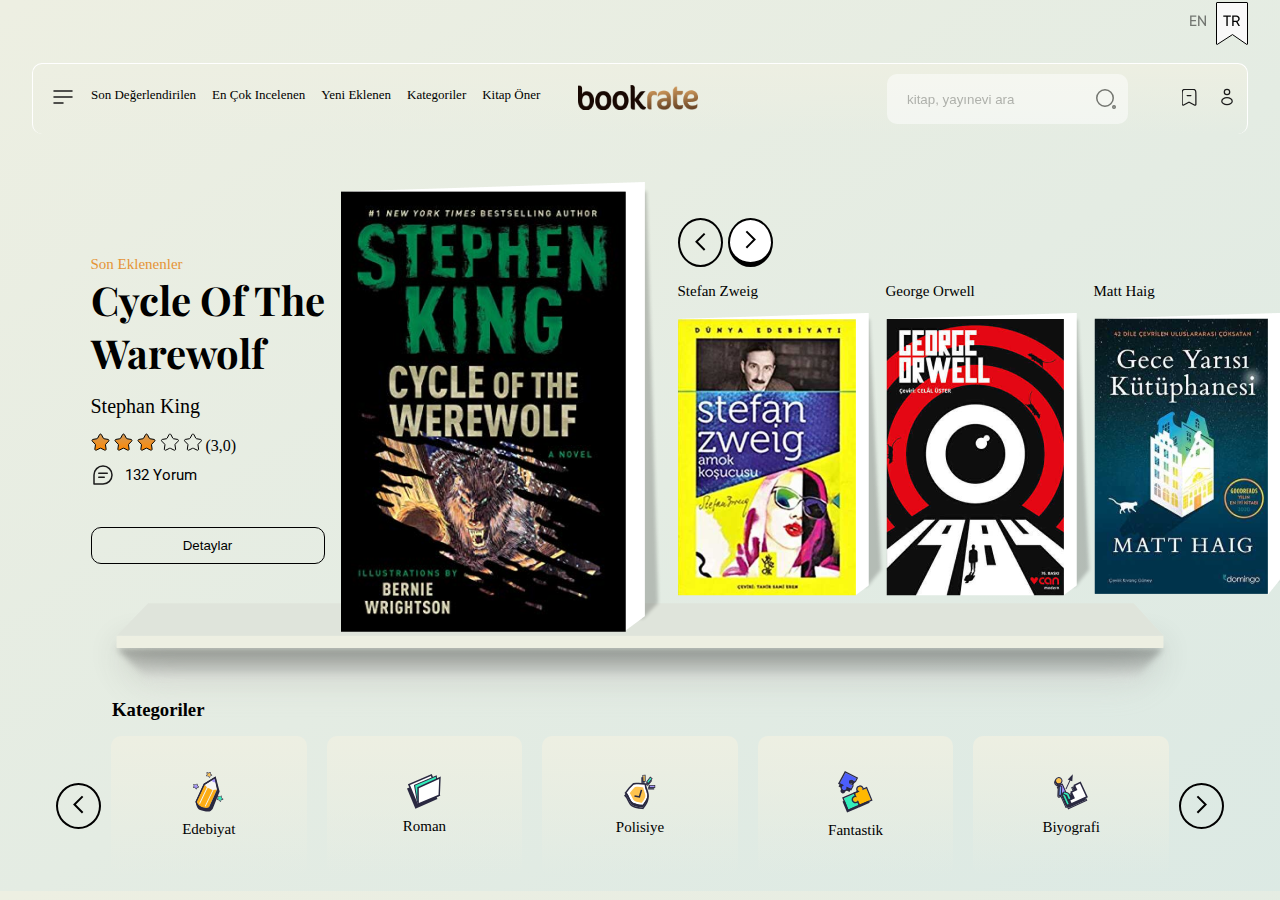
==== index.html @ d378839a "feat: Logo add to anchor link" ====
<!DOCTYPE html>
<html lang="en">
  <head>
    <meta charset="UTF-8" />
    <meta http-equiv="X-UA-Compatible" content="IE=edge" />
    <meta name="viewport" content="width=device-width, initial-scale=1.0" />
    <link rel="stylesheet" href="/css/style.css" />
    <link rel="shortcut icon" href="./İmages/Logo.png" type="image/x-icon" />
    <title>Bookrate</title>
  </head>
  <body>
    <!-- Language -->

    <div class="container">
      <div class="Language">
        <svg
          width="59"
          height="43"
          viewBox="0 0 59 43"
          fill="none"
          xmlns="http://www.w3.org/2000/svg"
        >
          <path
            d="M28 0.5C27.7239 0.5 27.5 0.723858 27.5 1V42C27.5 42.1831 27.6001 42.3516 27.7609 42.4391C27.9217 42.5267 28.1175 42.5193 28.2713 42.42L43.4907 32.5896L57.7159 42.4115C57.8689 42.5171 58.0678 42.5291 58.2323 42.4427C58.3969 42.3564 58.5 42.1859 58.5 42V1C58.5 0.723858 58.2761 0.5 58 0.5H28Z"
            fill="#F9F9F9"
            stroke="black"
            stroke-linejoin="round"
          />
          <path
            d="M34.27 13.5H41.845V14.82H38.74V24H37.36V14.82H34.27V13.5ZM50.9956 24H49.4506L47.0956 19.98H44.6206V24H43.2256V13.5H47.4256C48.3256 13.5 49.0956 13.82 49.7356 14.46C50.3756 15.09 50.6956 15.855 50.6956 16.755C50.6956 17.435 50.4906 18.055 50.0806 18.615C49.6606 19.185 49.1406 19.58 48.5206 19.8L50.9956 24ZM47.4256 14.805H44.6206V18.72H47.4256C47.9456 18.72 48.3856 18.53 48.7456 18.15C49.1156 17.77 49.3006 17.305 49.3006 16.755C49.3006 16.205 49.1156 15.745 48.7456 15.375C48.3856 14.995 47.9456 14.805 47.4256 14.805Z"
            fill="black"
          />
          <path
            opacity="0.5"
            d="M2.52 19.35V22.68H7.395V24H1.125V13.5H7.32V14.82H2.52V18.045H6.945V19.35H2.52ZM15.6041 21.33V13.5H16.9991V24H15.8741L10.4741 16.155V24H9.0791V13.5H10.2041L15.6041 21.33Z"
            fill="black"
          />
        </svg>
      </div>
      <div class="row">
        <div class="Navbar">
          <ul class="NavbarList">
            <li class="NavbarListItem">
              <a href="">
                <svg
                  width="24"
                  height="24"
                  viewBox="0 0 24 24"
                  fill="none"
                  xmlns="http://www.w3.org/2000/svg"
                >
                  <path
                    d="M21 6H3"
                    stroke="#1B1B1B"
                    stroke-width="1.5"
                    stroke-linecap="round"
                  />
                  <path
                    d="M21 12H3"
                    stroke="#1B1B1B"
                    stroke-width="1.5"
                    stroke-linecap="round"
                  />
                  <path
                    d="M12 18H3"
                    stroke="#1B1B1B"
                    stroke-width="1.5"
                    stroke-linecap="round"
                  />
                </svg>
              </a>
            </li>
            <li class="NavbarListItem">
              <a href="./kitap_listesi.html">Son Değerlendirilen</a>
            </li>
            <li class="NavbarListItem"><a href="#">En Çok Incelenen</a></li>
            <li class="NavbarListItem"><a href="#">Yeni Eklenen</a></li>
            <li class="NavbarListItem"><a href="#">Kategoriler</a></li>
            <li class="NavbarListItem">
              <a href="./hesabım.html">Kitap Öner</a>
            </li>
          </ul>
          <div class="logo">
            <a href="./index.html">
              <img
                src="./İmages/Logo.png"
                width="120px"
                height="25px"
                ;
                alt=""
              />
            </a>
          </div>
          <div class="Navbar-sağ">
            <div class="Navbar-input-wrapper">
              <input type="text" placeholder="kitap, yayınevi ara" />
              <svg
                width="24"
                height="24"
                viewBox="0 0 24 24"
                fill="none"
                xmlns="http://www.w3.org/2000/svg"
              >
                <path
                  d="M2.75 11C2.75 6.44365 6.44365 2.75 11 2.75C15.5563 2.75 19.25 6.44365 19.25 11C19.25 15.5563 15.5563 19.25 11 19.25C6.44365 19.25 2.75 15.5563 2.75 11Z"
                  stroke="black"
                  stroke-width="1.5"
                />
                <path
                  d="M18.75 20C18.75 19.3096 19.3096 18.75 20 18.75C20.6904 18.75 21.25 19.3096 21.25 20C21.25 20.6904 20.6904 21.25 20 21.25C19.3096 21.25 18.75 20.6904 18.75 20Z"
                  stroke="black"
                  stroke-width="1.5"
                />
              </svg>
            </div>
            <a href="#">
              <svg
                width="24"
                height="24"
                viewBox="0 0 24 24"
                fill="none"
                xmlns="http://www.w3.org/2000/svg"
              >
                <mask
                  id="mask0_45_5958"
                  style="mask-type: alpha"
                  maskUnits="userSpaceOnUse"
                  x="3"
                  y="2"
                  width="18"
                  height="21"
                >
                  <path
                    fill-rule="evenodd"
                    clip-rule="evenodd"
                    d="M4.17157 3.17157C3 4.34315 3 6.22876 3 10V20.601C3 22.1259 4.63822 23.0899 5.97129 22.3493L11.0287 19.5396C11.6328 19.204 12.3672 19.204 12.9713 19.5396L18.0287 22.3493C19.3618 23.0899 21 22.1259 21 20.601V10C21 6.22876 21 4.34315 19.8284 3.17157C18.6569 2 16.7712 2 13 2H11C7.22876 2 5.34315 2 4.17157 3.17157Z"
                    fill="white"
                  />
                </mask>
                <g mask="url(#mask0_45_5958)">
                  <path
                    d="M19.8284 3.17157L20.8891 2.11091L19.8284 3.17157ZM11.0287 19.5396L11.7572 20.8508L11.0287 19.5396ZM12.9713 19.5396L12.2428 20.8508L12.9713 19.5396ZM5.97129 22.3493L6.69975 23.6605L5.97129 22.3493ZM4.5 10C4.5 8.07198 4.50319 6.77686 4.63307 5.81078C4.75715 4.88786 4.9716 4.49287 5.23223 4.23223L3.11091 2.11091C2.19997 3.02185 1.82863 4.15545 1.65982 5.41104C1.49681 6.62348 1.5 8.15679 1.5 10H4.5ZM4.5 20.601V10H1.5V20.601H4.5ZM6.69975 23.6605L11.7572 20.8508L10.3003 18.2284L5.24282 21.038L6.69975 23.6605ZM12.2428 20.8508L17.3003 23.6605L18.7572 21.038L13.6998 18.2284L12.2428 20.8508ZM19.5 10V20.601H22.5V10H19.5ZM18.7678 4.23223C19.0284 4.49287 19.2428 4.88786 19.3669 5.81078C19.4968 6.77686 19.5 8.07198 19.5 10H22.5C22.5 8.15679 22.5032 6.62348 22.3402 5.41104C22.1714 4.15545 21.8 3.02185 20.8891 2.11091L18.7678 4.23223ZM13 3.5C14.928 3.5 16.2231 3.50319 17.1892 3.63307C18.1121 3.75715 18.5071 3.9716 18.7678 4.23223L20.8891 2.11091C19.9781 1.19997 18.8445 0.828636 17.589 0.659827C16.3765 0.496818 14.8432 0.500005 13 0.500005V3.5ZM11 3.5H13V0.500005H11V3.5ZM5.23223 4.23223C5.49287 3.9716 5.88786 3.75715 6.81078 3.63307C7.77686 3.50319 9.07198 3.5 11 3.5V0.500005C9.15679 0.500005 7.62348 0.496818 6.41104 0.659827C5.15545 0.828636 4.02185 1.19997 3.11091 2.11091L5.23223 4.23223ZM17.3003 23.6605C19.6331 24.9566 22.5 23.2697 22.5 20.601H19.5C19.5 20.9822 19.0904 21.2232 18.7572 21.038L17.3003 23.6605ZM11.7572 20.8508C11.9082 20.7669 12.0918 20.7669 12.2428 20.8508L13.6998 18.2284C12.6427 17.6411 11.3573 17.6411 10.3003 18.2284L11.7572 20.8508ZM1.5 20.601C1.5 23.2697 4.36689 24.9566 6.69975 23.6605L5.24282 21.038C4.90956 21.2232 4.5 20.9822 4.5 20.601H1.5Z"
                    fill="#1B1B1B"
                  />
                  <path
                    d="M9.75 10.25H14.25"
                    stroke="#1B1B1B"
                    stroke-width="1.5"
                    stroke-linecap="round"
                  />
                </g>
              </svg>
            </a>
            <a href="#">
              <svg
                width="24"
                height="24"
                viewBox="0 0 24 24"
                fill="none"
                xmlns="http://www.w3.org/2000/svg"
              >
                <path
                  d="M15.25 6C15.25 7.79493 13.7949 9.25 12 9.25C10.2051 9.25 8.75 7.79493 8.75 6C8.75 4.20507 10.2051 2.75 12 2.75C13.7949 2.75 15.25 4.20507 15.25 6Z"
                  stroke="#1B1B1B"
                  stroke-width="1.5"
                />
                <path
                  d="M18.25 17C18.25 18.0756 17.6409 19.1202 16.5138 19.9252C15.3882 20.7293 13.7947 21.25 12 21.25C10.2053 21.25 8.61181 20.7293 7.48618 19.9252C6.35911 19.1202 5.75 18.0756 5.75 17C5.75 15.9244 6.35911 14.8798 7.48618 14.0748C8.61181 13.2707 10.2053 12.75 12 12.75C13.7947 12.75 15.3882 13.2707 16.5138 14.0748C17.6409 14.8798 18.25 15.9244 18.25 17Z"
                  stroke="#1B1B1B"
                  stroke-width="1.5"
                />
              </svg>
            </a>
          </div>
        </div>
      </div>

      <!-- Slider -->
      <div class="Slider">
        <div class="Slider-right">
          <div class="Slider-right-col">
            <h5>Son Eklenenler</h5>
            <h4>
              cycle of the <br />
              warewolf
            </h4>
            <span class="author">stephan king</span>
            <span class="stars">
              <svg
                width="19"
                height="18"
                viewBox="0 0 19 18"
                fill="none"
                xmlns="http://www.w3.org/2000/svg"
              >
                <path
                  d="M8.60077 1.53093C8.97677 0.823022 9.99117 0.823022 10.3672 1.53093L12.3232 5.21378C12.4677 5.48593 12.7297 5.67623 13.0332 5.7296L17.1402 6.45184C17.9297 6.59066 18.2431 7.55537 17.686 8.1317L14.7879 11.1301C14.5737 11.3516 14.4737 11.6596 14.5167 11.9647L15.099 16.0939C15.2109 16.8876 14.3902 17.4838 13.67 17.1321L9.92277 15.3024C9.64587 15.1671 9.32207 15.1671 9.04517 15.3024L5.298 17.1321C4.57772 17.4838 3.75709 16.8876 3.86901 16.0939L4.45127 11.9647C4.4943 11.6596 4.39425 11.3516 4.18009 11.1301L1.28194 8.1317C0.724863 7.55537 1.03832 6.59066 1.82777 6.45184L5.93481 5.7296C6.2383 5.67623 6.50024 5.48592 6.64478 5.21378L8.60077 1.53093Z"
                  fill="url(#paint0_linear_45_5996)"
                  stroke="black"
                />
                <defs>
                  <linearGradient
                    id="paint0_linear_45_5996"
                    x1="9.48397"
                    y1="1"
                    x2="9.48397"
                    y2="17.2354"
                    gradientUnits="userSpaceOnUse"
                  >
                    <stop stop-color="#D19B5D" />
                    <stop offset="1" stop-color="#FF8800" />
                  </linearGradient>
                </defs>
              </svg>
              <svg
                width="19"
                height="18"
                viewBox="0 0 19 18"
                fill="none"
                xmlns="http://www.w3.org/2000/svg"
              >
                <path
                  d="M8.60077 1.53093C8.97677 0.823022 9.99117 0.823022 10.3672 1.53093L12.3232 5.21378C12.4677 5.48593 12.7297 5.67623 13.0332 5.7296L17.1402 6.45184C17.9297 6.59066 18.2431 7.55537 17.686 8.1317L14.7879 11.1301C14.5737 11.3516 14.4737 11.6596 14.5167 11.9647L15.099 16.0939C15.2109 16.8876 14.3902 17.4838 13.67 17.1321L9.92277 15.3024C9.64587 15.1671 9.32207 15.1671 9.04517 15.3024L5.298 17.1321C4.57772 17.4838 3.75709 16.8876 3.86901 16.0939L4.45127 11.9647C4.4943 11.6596 4.39425 11.3516 4.18009 11.1301L1.28194 8.1317C0.724863 7.55537 1.03832 6.59066 1.82777 6.45184L5.93481 5.7296C6.2383 5.67623 6.50024 5.48592 6.64478 5.21378L8.60077 1.53093Z"
                  fill="url(#paint0_linear_45_5996)"
                  stroke="black"
                />
                <defs>
                  <linearGradient
                    id="paint0_linear_45_5996"
                    x1="9.48397"
                    y1="1"
                    x2="9.48397"
                    y2="17.2354"
                    gradientUnits="userSpaceOnUse"
                  >
                    <stop stop-color="#D19B5D" />
                    <stop offset="1" stop-color="#FF8800" />
                  </linearGradient>
                </defs>
              </svg>
              <svg
                width="19"
                height="18"
                viewBox="0 0 19 18"
                fill="none"
                xmlns="http://www.w3.org/2000/svg"
              >
                <path
                  d="M8.60077 1.53093C8.97677 0.823022 9.99117 0.823022 10.3672 1.53093L12.3232 5.21378C12.4677 5.48593 12.7297 5.67623 13.0332 5.7296L17.1402 6.45184C17.9297 6.59066 18.2431 7.55537 17.686 8.1317L14.7879 11.1301C14.5737 11.3516 14.4737 11.6596 14.5167 11.9647L15.099 16.0939C15.2109 16.8876 14.3902 17.4838 13.67 17.1321L9.92277 15.3024C9.64587 15.1671 9.32207 15.1671 9.04517 15.3024L5.298 17.1321C4.57772 17.4838 3.75709 16.8876 3.86901 16.0939L4.45127 11.9647C4.4943 11.6596 4.39425 11.3516 4.18009 11.1301L1.28194 8.1317C0.724863 7.55537 1.03832 6.59066 1.82777 6.45184L5.93481 5.7296C6.2383 5.67623 6.50024 5.48592 6.64478 5.21378L8.60077 1.53093Z"
                  fill="url(#paint0_linear_45_5996)"
                  stroke="black"
                />
                <defs>
                  <linearGradient
                    id="paint0_linear_45_5996"
                    x1="9.48397"
                    y1="1"
                    x2="9.48397"
                    y2="17.2354"
                    gradientUnits="userSpaceOnUse"
                  >
                    <stop stop-color="#D19B5D" />
                    <stop offset="1" stop-color="#FF8800" />
                  </linearGradient>
                </defs>
              </svg>
              <svg
                width="19"
                height="18"
                viewBox="0 0 19 18"
                fill="none"
                xmlns="http://www.w3.org/2000/svg"
              >
                <path
                  d="M9.08466 1.53093C9.46066 0.823022 10.4751 0.823022 10.8511 1.53093L12.8071 5.21378C12.9516 5.48593 13.2136 5.67623 13.5171 5.7296L17.6241 6.45184C18.4136 6.59066 18.727 7.55537 18.1699 8.1317L15.2718 11.1301C15.0576 11.3516 14.9576 11.6596 15.0006 11.9647L15.5829 16.0939C15.6948 16.8876 14.8741 17.4838 14.1539 17.1321L10.4067 15.3024C10.1298 15.1671 9.80596 15.1671 9.52906 15.3024L5.78189 17.1321C5.06161 17.4838 4.24098 16.8876 4.3529 16.0939L4.93516 11.9647C4.97819 11.6596 4.87814 11.3516 4.66398 11.1301L1.76583 8.1317C1.20875 7.55537 1.52221 6.59066 2.31166 6.45184L6.4187 5.7296C6.72219 5.67623 6.98413 5.48592 7.12867 5.21378L9.08466 1.53093Z"
                  stroke="black"
                />
              </svg>
              <svg
                width="19"
                height="18"
                viewBox="0 0 19 18"
                fill="none"
                xmlns="http://www.w3.org/2000/svg"
              >
                <path
                  d="M9.08466 1.53093C9.46066 0.823022 10.4751 0.823022 10.8511 1.53093L12.8071 5.21378C12.9516 5.48593 13.2136 5.67623 13.5171 5.7296L17.6241 6.45184C18.4136 6.59066 18.727 7.55537 18.1699 8.1317L15.2718 11.1301C15.0576 11.3516 14.9576 11.6596 15.0006 11.9647L15.5829 16.0939C15.6948 16.8876 14.8741 17.4838 14.1539 17.1321L10.4067 15.3024C10.1298 15.1671 9.80596 15.1671 9.52906 15.3024L5.78189 17.1321C5.06161 17.4838 4.24098 16.8876 4.3529 16.0939L4.93516 11.9647C4.97819 11.6596 4.87814 11.3516 4.66398 11.1301L1.76583 8.1317C1.20875 7.55537 1.52221 6.59066 2.31166 6.45184L6.4187 5.7296C6.72219 5.67623 6.98413 5.48592 7.12867 5.21378L9.08466 1.53093Z"
                  stroke="black"
                />
              </svg>
              (3,0)
            </span>
            <span class="Slider-right-comment">
              <svg
                width="24"
                height="24"
                viewBox="0 0 24 24"
                fill="none"
                xmlns="http://www.w3.org/2000/svg"
              >
                <path
                  d="M3 12C3 7.02944 7.02944 3 12 3C16.9706 3 21 7.02944 21 12C21 16.9706 16.9706 21 12 21H3V12Z"
                  stroke="#1B1B1B"
                  stroke-width="1.5"
                  stroke-linejoin="round"
                />
                <path
                  d="M7.75 14.25H13.25"
                  stroke="#1B1B1B"
                  stroke-width="1.5"
                  stroke-linecap="round"
                />
                <path
                  d="M7.75 10.25H16.25"
                  stroke="#1B1B1B"
                  stroke-width="1.5"
                  stroke-linecap="round"
                />
              </svg>
              <p>132 Yorum</p>
            </span>
            <button>Detaylar</button>
          </div>
          <div class="Slider-right-img">
            <img src="./İmages/SlideActive.png" alt="" />
          </div>
        </div>
        <div class="Slider-left">
          <div class="Slider-left-btns">
            <button>
              <svg
                width="11"
                height="19"
                viewBox="0 0 11 19"
                fill="none"
                xmlns="http://www.w3.org/2000/svg"
              >
                <path
                  d="M9.64424 1.58875L1.46924 9.76375L9.64424 17.9387"
                  stroke="black"
                  stroke-width="2"
                />
              </svg>
            </button>
            <button>
              <svg
                width="11"
                height="19"
                viewBox="0 0 11 19"
                fill="none"
                xmlns="http://www.w3.org/2000/svg"
              >
                <path
                  d="M1.35576 1.34998L9.53076 9.52498C6.33823 12.7175 4.5483 14.5074 1.35576 17.7"
                  stroke="black"
                  stroke-width="2"
                />
              </svg>
            </button>
          </div>
          <div class="Slider-left-books">
            <div class="book-wrapper">
              <h4>stefan zweig</h4>
              <img src="./İmages/One.png" alt="" />
            </div>
            <div class="book-wrapper">
              <h4>george orwell</h4>
              <img src="./İmages/Two.png" alt="" />
            </div>
            <div class="book-wrapper">
              <h4>matt haig</h4>
              <img src="./İmages/Theree.png" alt="" />
            </div>
          </div>
        </div>
        <svg
          class="BottomSlideImg"
          width="1840"
          height="188"
          viewBox="0 0 1840 188"
          fill="none"
          xmlns="http://www.w3.org/2000/svg"
        >
          <g opacity="0.3" filter="url(#filter0_f_67_380)">
            <path
              d="M60 74.2811H1780L1731 127.781H112L60 74.2811Z"
              fill="url(#paint0_linear_67_380)"
            />
          </g>
          <g
            style="mix-blend-mode: multiply"
            opacity="0.3"
            filter="url(#filter1_f_67_380)"
          >
            <path
              d="M60 74.2811H1780L1731 127.781H112L60 74.2811Z"
              fill="url(#paint1_linear_67_380)"
            />
          </g>
          <path
            d="M60 54.2811H1780L1731 0.781128H112L60 54.2811Z"
            fill="#DFE4DB"
          />
          <rect x="60" y="54.2811" width="1720" height="20" fill="#EDEFE2" />
          <defs>
            <filter
              id="filter0_f_67_380"
              x="0"
              y="14.2811"
              width="1840"
              height="173.5"
              filterUnits="userSpaceOnUse"
              color-interpolation-filters="sRGB"
            >
              <feFlood flood-opacity="0" result="BackgroundImageFix" />
              <feBlend
                mode="normal"
                in="SourceGraphic"
                in2="BackgroundImageFix"
                result="shape"
              />
              <feGaussianBlur
                stdDeviation="30"
                result="effect1_foregroundBlur_67_380"
              />
            </filter>
            <filter
              id="filter1_f_67_380"
              x="50"
              y="64.2811"
              width="1740"
              height="73.5"
              filterUnits="userSpaceOnUse"
              color-interpolation-filters="sRGB"
            >
              <feFlood flood-opacity="0" result="BackgroundImageFix" />
              <feBlend
                mode="normal"
                in="SourceGraphic"
                in2="BackgroundImageFix"
                result="shape"
              />
              <feGaussianBlur
                stdDeviation="5"
                result="effect1_foregroundBlur_67_380"
              />
            </filter>
            <linearGradient
              id="paint0_linear_67_380"
              x1="920"
              y1="74.2811"
              x2="920"
              y2="127.781"
              gradientUnits="userSpaceOnUse"
            >
              <stop />
              <stop offset="1" stop-color="#F9F3EE" />
            </linearGradient>
            <linearGradient
              id="paint1_linear_67_380"
              x1="920"
              y1="74.2811"
              x2="920"
              y2="127.781"
              gradientUnits="userSpaceOnUse"
            >
              <stop />
              <stop offset="1" stop-color="white" />
            </linearGradient>
          </defs>
        </svg>
      </div>

      <!-- Slider son -->

      <!-- kategoriler -->
      <div class="kategoriler">
        <h3 class="kategori-head">Kategoriler</h3>
        <div class="kategori-slider">
          <div class="kategori-slide-btn">
            <button class="kategori-prev">
              <svg
                width="11"
                height="19"
                viewBox="0 0 11 19"
                fill="none"
                xmlns="http://www.w3.org/2000/svg"
              >
                <path
                  d="M9.64448 1.34998L1.46948 9.52498L9.64448 17.7"
                  stroke="black"
                  stroke-width="2"
                />
              </svg>
            </button>
          </div>
          <div class="kategori-slide">
            <svg
              width="31"
              height="40"
              viewBox="0 0 31 40"
              fill="none"
              xmlns="http://www.w3.org/2000/svg"
            >
              <path
                fill-rule="evenodd"
                clip-rule="evenodd"
                d="M2.55197 13.3531L3.91172 12.5004L4.01907 14.0993L5.45039 15.1297L3.84016 15.5916L3.3392 17.0839L2.22993 15.7692L0.476562 15.6627L1.4427 14.4546L0.798609 12.8201L2.55197 13.3531Z"
                fill="#A694FE"
              />
              <path
                fill-rule="evenodd"
                clip-rule="evenodd"
                d="M2.51627 12.5004L1.01339 12.003C0.798693 11.9319 0.583996 12.003 0.440864 12.1451C0.297733 12.2872 0.261949 12.5359 0.333515 12.7136L0.870258 14.0638L0.118818 15.0231C-0.0243141 15.2008 -0.024313 15.414 0.0472529 15.5916C0.118819 15.7693 0.297732 15.9114 0.512429 15.9114L2.01531 16.018L2.98145 17.155C3.12458 17.2971 3.3035 17.3682 3.51819 17.3327C3.73289 17.2971 3.87602 17.155 3.94759 16.9773L4.3412 15.7693L5.66517 15.414C5.87987 15.3429 6.023 15.2008 6.05878 14.9876C6.09456 14.7744 6.023 14.5612 5.84408 14.4546L4.62746 13.5663L4.5559 12.2161C4.5559 12.0385 4.44855 11.8608 4.26964 11.7542C4.09072 11.6476 3.87602 11.6832 3.73289 11.7898L2.51627 12.5004ZM2.58784 13.1044L3.94759 12.2517L4.05494 13.8506L5.48626 14.881L3.87602 15.3429L3.37506 16.8352L2.26579 15.5206L0.512429 15.414L1.47857 14.2059L0.834476 12.5715L2.58784 13.1044Z"
                fill="#2A2941"
              />
              <path
                fill-rule="evenodd"
                clip-rule="evenodd"
                d="M15.7207 1.34354L17.0804 0.490784L17.1878 2.08969L18.6191 3.1201L17.0089 3.58201L16.5079 5.07433L15.3986 3.75967L13.6453 3.65307L14.6114 2.44501L13.9673 0.810566L15.7207 1.34354Z"
                fill="#FEC34E"
              />
              <path
                fill-rule="evenodd"
                clip-rule="evenodd"
                d="M15.6488 0.81052L14.146 0.31308C13.9313 0.242018 13.7166 0.313081 13.5734 0.455206C13.4303 0.597332 13.3945 0.846051 13.4661 1.02371L14.0028 2.3739L13.2514 3.33324C13.1083 3.5109 13.1083 3.72409 13.1798 3.90175C13.2514 4.0794 13.4303 4.22153 13.645 4.22153L15.1479 4.32812L16.114 5.46512C16.2572 5.60725 16.4361 5.67831 16.6508 5.64278C16.8655 5.60725 17.0086 5.46512 17.0802 5.28747L17.4738 4.0794L18.7977 3.72409C19.0124 3.65303 19.1556 3.5109 19.1914 3.29771C19.2271 3.08453 19.1556 2.87134 18.9767 2.76474L17.76 1.87646L17.6885 0.526268C17.6885 0.348611 17.5811 0.170955 17.4022 0.0643607C17.2233 -0.0422333 17.0086 -0.00670112 16.8655 0.0998929L15.6488 0.81052ZM15.7204 1.41455L17.0802 0.5618L17.1875 2.16071L18.6188 3.19112L17.0086 3.65303L16.5076 5.14534L15.3984 3.83068L13.645 3.72409L14.6111 2.51602L13.967 0.881581L15.7204 1.41455Z"
                fill="#2A2941"
              />
              <path
                fill-rule="evenodd"
                clip-rule="evenodd"
                d="M26.7058 24.9363L28.2445 24.0125L28.2802 25.7891L29.8189 26.9971L27.994 27.4591L27.3857 29.0935L26.2406 27.6012L24.3083 27.4235L25.4176 26.1089L24.7735 24.2968L26.7058 24.9363Z"
                fill="#32EDBB"
              />
              <path
                fill-rule="evenodd"
                clip-rule="evenodd"
                d="M26.6341 24.4388L24.9523 23.8348C24.7376 23.7637 24.523 23.7993 24.3798 23.9769C24.2367 24.1191 24.1651 24.3323 24.2367 24.5454L24.7734 26.0733L23.8789 27.1392C23.7357 27.2814 23.6999 27.5301 23.8073 27.7077C23.8789 27.8854 24.0578 28.0275 24.2725 28.063L25.9543 28.2052L26.9562 29.5198C27.0635 29.662 27.2782 29.7685 27.4929 29.733C27.7076 29.6975 27.8508 29.5554 27.9223 29.3777L28.4233 28.0275L29.962 27.6367C30.1766 27.6011 30.3198 27.4235 30.3556 27.2103C30.3913 26.9971 30.3198 26.7839 30.1409 26.6773L28.8169 25.6469L28.7811 24.1191C28.7811 23.9059 28.6738 23.7282 28.4949 23.6572C28.3159 23.5506 28.1012 23.5506 27.9581 23.6572L26.6341 24.4388ZM26.7057 25.0429L28.2444 24.1191L28.2802 25.8956L29.8188 27.1037L27.9939 27.5656L27.3856 29.2L26.2405 27.6722L24.3083 27.4945L25.4175 26.1799L24.7734 24.3678L26.7057 25.0429Z"
                fill="#2A2941"
              />
              <path
                fill-rule="evenodd"
                clip-rule="evenodd"
                d="M11.4623 12.8201L11.498 12.7135L21.3741 6.60211L23.8074 17.4747L23.7358 17.6168L20.3364 18.1143L12.4642 34.6008L11.5338 34.1744L19.2987 17.9721L14.5396 15.7692L6.81048 31.936L5.88013 31.5096L13.645 15.3073L11.4623 12.8201Z"
                fill="#F5F5F5"
              />
              <path
                fill-rule="evenodd"
                clip-rule="evenodd"
                d="M10.8446 11.7839L2.6145 29.5851L2.68607 29.976C3.07968 32.7829 4.07295 36.7919 7.1145 38C10.1918 39.2436 15.7896 40.3502 17.6145 39L19.6145 37L26.6145 19.5L22.6529 4.5L10.8446 11.7839ZM3.97425 29.7628L11.8823 12.6722L21.7584 6.59635L24.6145 18.5L16.2478 35.1635C13.1347 37.4731 4.68991 34.5595 3.97425 29.7628Z"
                fill="#2A2941"
              />
              <path
                fill-rule="evenodd"
                clip-rule="evenodd"
                d="M18.3687 8.80505C19.7284 9.87099 21.1239 10.4395 22.6268 10.5461L21.768 6.63763L18.3687 8.80505Z"
                fill="#A694FE"
              />
              <path
                fill-rule="evenodd"
                clip-rule="evenodd"
                d="M11.6772 12.8202L13.8599 15.3074L6.09504 31.5097L7.02539 31.9361L14.7545 15.7693L19.5136 17.9722L11.7487 34.1745L12.6791 34.6009L20.5513 18.1144L23.9507 17.6169L16.0427 35.2049C12.9296 37.5145 4.48481 34.6009 3.80493 29.8042L11.6772 12.8202Z"
                fill="#FCAC15"
              />
              <path
                fill-rule="evenodd"
                clip-rule="evenodd"
                d="M10.6746 11.8608L2.44458 29.662L2.51614 30.0529C2.90976 32.8599 5.52191 35.2405 8.56346 36.4485C11.6408 37.6921 15.0402 37.6921 16.8651 36.3419L17.1514 36.1287L25.4172 17.7235L22.483 4.5769L10.6746 11.8608ZM3.80433 29.8397L11.7124 12.7491L21.5884 6.67325L24.0217 17.5458L16.0779 35.2405C12.9648 37.55 4.51999 34.6364 3.80433 29.8397Z"
                fill="#2A2941"
              />
            </svg>
            <h4>Edebiyat</h4>
          </div>

          <div class="kategori-slide">
            <svg
              width="34"
              height="35"
              viewBox="0 0 34 35"
              fill="none"
              xmlns="http://www.w3.org/2000/svg"
            >
              <path
                fill-rule="evenodd"
                clip-rule="evenodd"
                d="M22.4038 4.93256L0 14.5236L8.40455 34.6773L30.4069 25.1111L22.4038 4.93256Z"
                fill="#2A2941"
              />
              <path
                fill-rule="evenodd"
                clip-rule="evenodd"
                d="M24.3354 0.99646L1.93164 10.6124L10.3362 30.791L32.2633 21.2249L24.2852 1.04628L24.3354 0.99646Z"
                fill="white"
              />
              <path
                fill-rule="evenodd"
                clip-rule="evenodd"
                d="M33.3173 21.5985L24.7622 0L0.90332 10.2138L9.90999 31.8124L33.3173 21.5985ZM23.9092 1.99294L31.3353 20.7266L10.763 29.6949L2.96055 10.9612L23.9092 1.99294Z"
                fill="#2A2941"
              />
              <path
                d="M10.3362 28.0756L7.52637 11.3099L29.3029 1.99292L30.6075 19.0326L10.3362 28.0756Z"
                fill="#32EDBB"
              />
              <path
                d="M9.9598 28.7981L6.94922 11.011L29.7544 1.24561L31.1342 19.3565L9.9598 28.7981ZM8.07819 11.6089L10.7375 27.3532L30.0805 18.7337L28.8512 2.7154L8.07819 11.6089Z"
                fill="#2A2941"
              />
              <path
                d="M32.2883 21.2248C32.3134 20.8262 32.9657 3.76166 32.9657 3.76166L11.0386 13.7762L11.164 30.0436L32.2883 21.2248Z"
                fill="white"
              />
              <path
                d="M10.4116 31.1398L10.2861 13.278L33.7436 2.56592L33.6934 3.7866C33.6934 3.7866 33.0411 20.8761 33.016 21.2498L32.991 21.7231L10.4116 31.1398ZM11.7914 14.2496L11.8918 28.8977L31.5609 20.7017C31.6613 18.3849 32.0376 8.42019 32.163 4.93254L11.7914 14.2496Z"
                fill="#2A2941"
              />
            </svg>

            <h4>Roman</h4>
          </div>

          <div class="kategori-slide">
            <svg
              width="32"
              height="36"
              viewBox="0 0 32 36"
              fill="none"
              xmlns="http://www.w3.org/2000/svg"
            >
              <path
                fill-rule="evenodd"
                clip-rule="evenodd"
                d="M2.10742 21.5531C4.18974 18.7986 6.6233 16.3172 9.30774 14.1583C12.9455 13.6372 16.6335 13.7116 20.2211 14.3816C20.2713 15.2501 20.4469 16.1186 20.6978 16.9375C21.5759 19.5183 23.0812 23.2653 22.8805 25.4987C22.6045 28.5261 18.4398 33.6379 18.4398 33.6379C18.4398 33.6379 11.0388 33.0672 8.3293 31.0572C6.49786 29.6924 4.76677 25.7716 3.53745 23.4142C3.16113 22.7442 2.68445 22.1238 2.10742 21.6027V21.5531Z"
                fill="#2A2941"
              />
              <path
                fill-rule="evenodd"
                clip-rule="evenodd"
                d="M0.827911 20.635L0 21.8013L1.10388 22.6946C1.53038 23.0917 1.88162 23.5383 2.15759 24.0594C2.91023 25.4987 3.83849 27.5087 4.8922 29.1961C5.54449 30.3376 6.39749 31.3798 7.42611 32.2235C8.60525 33.0176 9.93493 33.5884 11.3399 33.9109C13.648 34.5065 16.0063 34.9035 18.3646 35.1021L19.1674 35.1765L19.6692 34.5561C20.9988 32.8935 22.2031 31.1317 23.2317 29.2706C23.8589 28.1291 24.2854 26.8883 24.461 25.6228C24.6617 23.2157 23.1313 19.1957 22.2031 16.4413C22.0024 15.7465 21.8518 15.002 21.8267 14.2824L21.7515 13.0913L20.5723 12.8679C16.8091 12.1731 12.9455 12.0738 9.15719 12.6198L8.68052 12.6694L8.32928 12.9672C5.49432 15.2253 2.9855 17.8061 0.827911 20.635ZM2.10741 21.5531C4.18973 18.7987 6.62329 16.3172 9.30772 14.1583C12.9455 13.6372 16.6335 13.7116 20.2211 14.3816C20.2713 15.2502 20.4469 16.1187 20.6978 16.9376C21.5759 19.5183 23.0811 23.2654 22.8804 25.4987C22.6045 28.5261 18.4398 33.638 18.4398 33.638C18.4398 33.638 11.0388 33.0672 8.32928 31.0572C6.49784 29.6924 4.76676 25.7717 3.53744 23.4143C3.16111 22.7443 2.68444 22.1239 2.10741 21.6028V21.5531Z"
                fill="#2A2941"
              />
              <path
                fill-rule="evenodd"
                clip-rule="evenodd"
                d="M19.6442 4.05859H18.1138L18.2392 9.12083H19.7947L19.6442 4.05859Z"
                fill="#2A2941"
              />
              <path
                fill-rule="evenodd"
                clip-rule="evenodd"
                d="M20.5725 9.8901L20.3969 3.26453L17.311 3.33897L17.4616 9.93973L20.5725 9.8901ZM19.6693 4.0586H18.1389L18.2644 9.12084H19.8199L19.6693 4.0586Z"
                fill="#2A2941"
              />
              <path
                fill-rule="evenodd"
                clip-rule="evenodd"
                d="M27.02 6.93716L25.7907 6.04382L22.6045 10.0886L23.8338 10.982L27.0451 6.96197L27.02 6.93716Z"
                fill="#2A2941"
              />
              <path
                fill-rule="evenodd"
                clip-rule="evenodd"
                d="M23.959 12.049L28.0986 6.83792L25.6148 5.02643L21.4502 10.2872L23.959 12.049ZM27.0198 6.93718L25.7905 6.04384L22.6043 10.0887L23.8336 10.982L27.0449 6.96199L27.0198 6.93718Z"
                fill="#2A2941"
              />
              <path
                fill-rule="evenodd"
                clip-rule="evenodd"
                d="M29.4035 14.729V13.265L24.9629 13.3394V14.8035L29.4035 14.729Z"
                fill="#2A2941"
              />
              <path
                fill-rule="evenodd"
                clip-rule="evenodd"
                d="M24.2103 15.5727L30.2064 15.4735L30.1562 12.4709L24.1602 12.5701L24.2103 15.5727ZM29.4036 14.729V13.265L24.963 13.3394V14.8035L29.4036 14.729Z"
                fill="#2A2941"
              />
              <path
                fill-rule="evenodd"
                clip-rule="evenodd"
                d="M2.50879 18.7242C4.54093 15.7464 6.92431 13.0168 9.60875 10.5849C13.2716 10.0142 16.9847 10.0886 20.6225 10.7586C20.6726 11.6768 20.8483 12.5949 21.0991 13.4634C22.0023 16.1683 23.5076 19.8657 23.3069 22.2479C23.0309 25.4738 18.7409 30.8587 18.7409 30.8587C18.7409 30.8587 11.1642 30.2383 8.35434 28.1539C6.47273 26.7146 5.2434 23.2157 3.98899 20.7094C3.61267 19.9649 3.11091 19.3198 2.50879 18.749V18.7242Z"
                fill="white"
              />
              <path
                fill-rule="evenodd"
                clip-rule="evenodd"
                d="M1.2543 17.8805L0.476562 19.022L1.53027 19.9153C1.98186 20.3372 2.35818 20.8335 2.63415 21.3794C3.41188 22.8931 4.16453 24.7791 5.0677 26.3672C5.66982 27.5087 6.47264 28.5261 7.45108 29.3698C8.65532 30.2135 10.0101 30.8091 11.4652 31.1813C13.8235 31.8017 16.232 32.2235 18.6655 32.4469L19.5185 32.5213L20.0203 31.8761C21.4001 30.1143 22.6294 28.2531 23.6831 26.2928C24.3354 25.1016 24.7619 23.8113 24.9376 22.4713C25.1634 19.9153 23.633 15.9946 22.6545 13.0664C22.4287 12.2972 22.3033 11.5279 22.2531 10.7338L22.1779 9.54272L20.9987 9.31938C17.2104 8.59975 13.2966 8.52531 9.48323 9.12086L9.00655 9.19531L8.63023 9.5179C5.87053 12.0242 3.41188 14.8779 1.32956 17.955L1.2543 17.8805ZM2.5338 18.7739C4.56594 15.7961 6.94932 13.0664 9.63376 10.6346C13.2966 10.0638 17.0097 10.1383 20.6475 10.8083C20.6977 11.7264 20.8733 12.6446 21.1241 13.5131C22.0273 16.2179 23.5326 19.9153 23.3319 22.2976C23.0559 25.5235 18.7659 30.9083 18.7659 30.9083C18.7659 30.9083 11.1892 30.288 8.37935 28.2035C6.49773 26.7642 5.26841 23.2653 4.014 20.759C3.63768 20.0146 3.13591 19.3694 2.5338 18.7987V18.7739Z"
                fill="#2A2941"
              />
              <path
                fill-rule="evenodd"
                clip-rule="evenodd"
                d="M5.69482 19.1957C7.20012 16.9375 8.95629 14.8531 10.9633 13.0168C13.7732 12.6942 16.6082 12.8431 19.3679 13.4635C19.4181 14.1583 19.5184 14.8531 19.7191 15.5231C20.3714 17.5827 21.5506 20.5605 21.3749 22.3472C21.1742 24.7542 17.8877 28.7991 17.8877 28.7991C17.8877 28.7991 12.3934 28.3524 10.3863 26.7642C9.00647 25.6972 7.70188 22.5457 6.77362 20.6598C6.52273 20.1139 6.14641 19.6176 5.69482 19.1957Z"
                fill="#FEC34E"
              />
              <path
                fill-rule="evenodd"
                clip-rule="evenodd"
                d="M10.3364 22.6946L15.9311 23.7865L18.2894 16.1187L16.7841 15.672L14.8523 21.9998L10.6375 21.1561L10.3364 22.6946Z"
                fill="#2A2941"
              />
              <path
                fill-rule="evenodd"
                clip-rule="evenodd"
                d="M20.7729 1.60193H19.1924L19.3178 6.98676H20.8984L20.7729 1.60193Z"
                fill="#FEC34E"
              />
              <path
                fill-rule="evenodd"
                clip-rule="evenodd"
                d="M21.7013 7.73121L21.5257 0.807861L18.3896 0.882307L18.5402 7.80566L21.7013 7.73121ZM20.773 1.60194H19.1925L19.3179 6.98677H20.8985L20.773 1.60194Z"
                fill="#2A2941"
              />
              <path
                fill-rule="evenodd"
                clip-rule="evenodd"
                d="M27.622 4.65415L26.3676 3.71118L23.0811 8.00416L24.3355 8.94712L27.622 4.65415Z"
                fill="#32EDBB"
              />
              <path
                fill-rule="evenodd"
                clip-rule="evenodd"
                d="M24.4361 10.0142L28.676 4.48044L26.1672 2.61932L21.9272 8.12823L24.4361 10.0142ZM27.5721 4.65414L26.3177 3.71118L23.0311 8.00415L24.2855 8.94712L27.5721 4.65414Z"
                fill="#2A2941"
              />
              <path
                fill-rule="evenodd"
                clip-rule="evenodd"
                d="M30.4318 13.2401V11.6768L25.8657 11.7512V13.3145L30.4318 13.2401Z"
                fill="#A694FE"
              />
              <path
                fill-rule="evenodd"
                clip-rule="evenodd"
                d="M25.0884 14.1087L31.2099 14.0094V10.9075L25.0884 11.0068V14.1087ZM30.4322 13.2649V11.7016L25.8661 11.7761V13.3394L30.4322 13.2649Z"
                fill="#2A2941"
              />
            </svg>
            <h4>Polisiye</h4>
          </div>

          <div class="kategori-slide">
            <svg
              width="35"
              height="42"
              viewBox="0 0 35 42"
              fill="none"
              xmlns="http://www.w3.org/2000/svg"
            >
              <path
                fill-rule="evenodd"
                clip-rule="evenodd"
                d="M15.7055 25.6097L4.51611 30.4866L9.05708 41.6158L20.3217 36.764L15.6553 25.6097H15.7055Z"
                fill="#2A2941"
              />
              <path
                fill-rule="evenodd"
                clip-rule="evenodd"
                d="M20.1962 23.709C19.7446 23.609 19.3181 23.3839 18.9919 23.0338C18.6658 22.7086 18.44 22.2835 18.3397 21.8333C18.2393 21.3831 18.2644 20.9079 18.4149 20.4828C18.5654 20.0576 18.8414 19.6575 19.2177 19.3824C19.569 19.0823 20.0206 18.9072 20.4721 18.8572C20.9237 18.8071 21.4004 18.8822 21.8269 19.0823C22.2534 19.2823 22.6046 19.6075 22.8555 19.9826C23.1064 20.3827 23.2318 20.8329 23.2318 21.2831C23.2318 21.7083 23.1315 22.1334 22.9057 22.5086L27.0202 20.7079L31.6866 31.8621L20.422 36.764L18.6407 32.4373C18.5153 32.8875 18.2644 33.2877 17.9132 33.6128C17.5619 33.9379 17.1354 34.138 16.6838 34.213C16.2322 34.288 15.7556 34.238 15.304 34.088C14.8775 33.9129 14.4761 33.6378 14.2001 33.2626C13.9241 32.8875 13.7485 32.4373 13.6983 31.9872C13.6482 31.512 13.7485 31.0618 13.9492 30.6366C14.1499 30.2115 14.4761 29.8614 14.8775 29.6363C15.2789 29.3862 15.7305 29.2611 16.2072 29.2611C16.6086 29.2611 17.01 29.3612 17.3863 29.5612L15.7807 25.6598L20.1962 23.709Z"
                fill="#2A2941"
              />
              <path
                fill-rule="evenodd"
                clip-rule="evenodd"
                d="M12.6194 17.0315C13.2968 17.1565 13.071 18.0819 13.071 18.0819L11.4904 21.008L7.15014 18.8071C7.42611 19.3573 7.50138 19.9576 7.35085 20.5578C7.20032 21.158 6.824 21.6582 6.32223 22.0083C5.82047 22.3335 5.19326 22.4835 4.59115 22.3835C3.98903 22.2834 3.43709 21.9833 3.06077 21.5082C2.63427 21.008 2.43356 20.3577 2.48374 19.7075C2.53391 19.0572 2.83497 18.457 3.33674 18.0318C3.66288 17.7567 4.06429 17.5817 4.51588 17.5316L0.526855 15.5059L6.22188 4.87683L17.1854 10.454L15.7052 13.205C15.7052 13.205 15.0529 14.0303 14.5261 13.4551C14.2501 13.0549 13.924 12.7298 13.5476 12.4547C13.2717 12.2796 12.9455 12.1546 12.6194 12.0796C12.2932 12.0296 11.942 12.0296 11.6158 12.1046C11.2897 12.1796 10.9886 12.3297 10.7127 12.5297C10.4367 12.7298 10.2109 12.9799 10.0353 13.28C9.85967 13.5801 9.75931 13.9053 9.70914 14.2304C9.65896 14.5555 9.70914 14.9056 9.7844 15.2308C9.88475 15.5559 10.0353 15.856 10.2611 16.1061C10.4869 16.3562 10.7378 16.5813 11.0388 16.7313C11.5908 16.9064 12.1176 17.0315 12.6194 17.0315Z"
                fill="#2A2941"
              />
              <path
                fill-rule="evenodd"
                clip-rule="evenodd"
                d="M16.9847 22.4335L5.79541 27.3104L10.3364 38.4646L21.601 33.6128L16.9346 22.4585H16.9847V22.4335Z"
                fill="#32EDBB"
              />
              <path
                fill-rule="evenodd"
                clip-rule="evenodd"
                d="M23.3067 34.263L17.687 20.7079L4.11426 26.6101L9.63366 40.1653L23.3067 34.263ZM16.9845 22.4335L5.79517 27.3104L10.3361 38.4646L21.6007 33.6128L16.9343 22.4586H16.9845V22.4335Z"
                fill="#2A2941"
              />
              <path
                fill-rule="evenodd"
                clip-rule="evenodd"
                d="M21.4754 20.5328C21.0238 20.4328 20.5973 20.2077 20.2711 19.8575C19.945 19.5324 19.7192 19.1073 19.6189 18.6571C19.5185 18.2069 19.5436 17.7317 19.6941 17.3066C19.8447 16.8814 20.1206 16.4813 20.4969 16.2062C20.8482 15.906 21.2998 15.731 21.7514 15.681C22.2029 15.6309 22.6796 15.706 23.1061 15.906C23.5326 16.1061 23.8839 16.4312 24.1347 16.8064C24.3856 17.2065 24.5111 17.6567 24.5111 18.1069C24.5111 18.507 24.3856 18.9072 24.1849 19.2823L28.2743 17.4816L32.9407 28.6359L21.6761 33.5378L19.8446 29.2611C19.669 29.7613 19.3429 30.1865 18.9164 30.5116C18.4899 30.8117 17.963 30.9868 17.4362 30.9868C16.7839 30.9868 16.1567 30.7367 15.7051 30.2615C15.2535 29.8113 14.9775 29.1861 14.9775 28.5358C14.9775 27.8856 15.2284 27.2604 15.7051 26.8102C16.1818 26.36 16.7839 26.0849 17.4362 26.0849C17.8376 26.0849 18.239 26.185 18.6153 26.385L17.0097 22.4835L21.4754 20.5328Z"
                fill="#FFB800"
              />
              <path
                fill-rule="evenodd"
                clip-rule="evenodd"
                d="M16.5832 24.8595C16.0563 24.9845 15.5545 25.2096 15.1029 25.5597C14.6764 25.8849 14.3252 26.31 14.0743 26.8102C13.8234 27.3104 13.6729 27.8356 13.6478 28.3858C13.6227 28.936 13.7231 29.4862 13.9238 29.9864C14.1245 30.4866 14.4507 30.9368 14.8521 31.3119C15.2535 31.6871 15.7302 31.9622 16.257 32.1372C16.7839 32.3123 17.3358 32.3623 17.8877 32.2873C18.4397 32.2123 18.9665 32.0372 19.4181 31.7621L20.8983 35.3635L34.5714 29.4112L28.9516 15.831L25.6902 17.2566C25.4644 16.3562 24.9124 15.5809 24.1598 15.0307C23.3821 14.5055 22.4538 14.2804 21.5255 14.3805C20.5973 14.4805 19.7443 14.9307 19.1171 15.6059C18.4899 16.3062 18.1386 17.1815 18.1135 18.1069C18.1135 18.8822 18.3393 19.6325 18.7909 20.2577L15.2786 21.7833L16.5832 24.8595ZM21.4753 20.5328C21.0238 20.4328 20.5973 20.2077 20.2711 19.8576C19.945 19.5074 19.7192 19.1073 19.6188 18.6571C19.5185 18.2069 19.5436 17.7318 19.6941 17.3066C19.8446 16.8814 20.1206 16.4813 20.4969 16.2062C20.8481 15.9061 21.2997 15.731 21.7513 15.681C22.2029 15.631 22.6796 15.706 23.1061 15.9061C23.5326 16.1061 23.8838 16.4313 24.1347 16.8064C24.3856 17.2066 24.511 17.6567 24.511 18.1069C24.4859 18.507 24.3856 18.9072 24.1849 19.2823L28.2743 17.4817L32.9407 28.6359L21.6761 33.5378L19.8446 29.2611C19.669 29.7613 19.3429 30.1865 18.9164 30.5116C18.4899 30.8117 17.963 30.9868 17.4362 30.9868C16.7839 30.9868 16.1567 30.7367 15.7051 30.2615C15.2535 29.8113 14.9775 29.1861 14.9775 28.5359C14.9775 27.8856 15.2284 27.2604 15.7051 26.8102C16.1567 26.36 16.7839 26.0849 17.4362 26.0849C17.8376 26.0849 18.239 26.185 18.6153 26.385L17.0096 22.4836L21.4753 20.5328Z"
                fill="#2A2941"
              />
              <path
                fill-rule="evenodd"
                clip-rule="evenodd"
                d="M13.8988 13.8553C14.5762 13.9804 14.3504 14.9057 14.3504 14.9057L12.7698 17.8318L8.42955 15.631C8.63026 16.0561 8.73061 16.5063 8.68043 16.9815C8.63026 17.4317 8.45464 17.8818 8.17867 18.257C7.9027 18.6321 7.50129 18.9072 7.07479 19.0573C6.64829 19.2073 6.17162 19.2574 5.72003 19.1573C5.26844 19.0573 4.84194 18.8322 4.51579 18.5071C4.18965 18.1819 3.93877 17.7818 3.83841 17.3316C3.73806 16.8815 3.73806 16.4063 3.88859 15.9811C4.03912 15.5309 4.31509 15.1558 4.66632 14.8557C4.99247 14.5806 5.39388 14.4055 5.84547 14.3555L1.85645 12.3297L7.55147 1.70068L18.4899 7.2778L17.0097 10.0289C17.0097 10.0289 16.3574 10.8542 15.8306 10.2539C15.5546 9.87879 15.2285 9.52866 14.8521 9.25356C14.5762 9.07849 14.25 8.95344 13.9239 8.87841C13.5977 8.82839 13.2465 8.82839 12.9203 8.90342C12.5942 8.97845 12.2931 9.12851 12.0172 9.32859C11.7412 9.52866 11.5154 9.77876 11.3398 10.0789C11.1642 10.379 11.0638 10.7041 11.0136 11.0292C10.9635 11.3544 11.0136 11.7045 11.0889 12.0296C11.1642 12.3547 11.3398 12.6548 11.5656 12.9049C11.7914 13.155 12.0423 13.3801 12.3433 13.5302C12.8451 13.7303 13.3719 13.8553 13.8988 13.8553Z"
                fill="#4C5EFD"
              />
              <path
                fill-rule="evenodd"
                clip-rule="evenodd"
                d="M3.28655 14.4305C2.73461 15.1558 2.45864 16.0811 2.50882 16.9815C2.58408 17.9068 2.9855 18.7571 3.63779 19.4074C4.29008 20.0576 5.16817 20.4328 6.09643 20.4828C7.0247 20.5328 7.92787 20.2327 8.65543 19.6825C9.23246 19.1823 9.65896 18.507 9.83458 17.7568L13.2717 19.4824L15.5045 15.3308V15.1558C15.5798 14.7556 15.5798 14.3304 15.5045 13.9053C15.4292 13.5802 15.2536 13.28 15.0027 13.03C14.7519 12.8049 14.4257 12.6298 14.0996 12.5798C13.8738 12.5798 13.5978 12.5048 13.372 12.4797C13.2215 12.4797 13.071 12.4297 12.9204 12.3797C12.7699 12.3047 12.6445 12.1796 12.5692 12.0546C12.4688 11.9295 12.3936 11.7795 12.3434 11.6294C12.2932 11.4794 12.2932 11.3043 12.3183 11.1542C12.3434 11.0042 12.3936 10.8291 12.4688 10.7041C12.5441 10.554 12.6695 10.429 12.795 10.3539C12.9204 10.2539 13.071 10.1789 13.2215 10.1289C13.372 10.0788 13.5476 10.0788 13.6982 10.1038C13.8487 10.1289 14.0243 10.1789 14.1497 10.2539C14.4759 10.429 14.6013 10.7541 14.8271 11.0292C15.1031 11.3793 15.5045 11.5794 15.931 11.6544C16.3575 11.7045 16.8091 11.6044 17.1603 11.3793C17.4363 11.2043 17.6872 10.9792 17.913 10.7291L17.9882 10.629L20.1207 6.65253L6.89925 0L0 12.7799L3.1862 14.3805L3.28655 14.4305ZM13.8989 13.8553C14.5762 13.9803 14.3505 14.9057 14.3505 14.9057L12.7699 17.8318L8.42964 15.6309C8.63034 16.0561 8.73069 16.5063 8.68052 16.9815C8.63034 17.4316 8.45472 17.8818 8.17875 18.2569C7.90278 18.6321 7.50137 18.9072 7.07487 19.0572C6.64837 19.2073 6.1717 19.2573 5.72011 19.1573C5.26852 19.0572 4.84202 18.8322 4.51588 18.507C4.18973 18.1819 3.93885 17.7818 3.8385 17.3316C3.73814 16.8814 3.73814 16.4062 3.88867 15.9811C4.0392 15.5309 4.31517 15.1558 4.6664 14.8556C4.99255 14.5805 5.39396 14.4055 5.84555 14.3555L1.85653 12.3297L7.55155 1.70065L18.49 7.27777L17.0098 10.0288C17.0098 10.0288 16.3575 10.8541 15.8307 10.2789C15.5547 9.90377 15.2285 9.55363 14.8522 9.27853C14.5762 9.10346 14.2501 8.97841 13.924 8.90339C13.5978 8.85337 13.2466 8.85337 12.9204 8.92839C12.5943 9.00342 12.2932 9.15348 12.0172 9.35356C11.7413 9.55363 11.5155 9.80373 11.3399 10.1038C11.1643 10.404 11.0639 10.7291 11.0137 11.0542C10.9635 11.3793 11.0137 11.7295 11.089 12.0546C11.1893 12.3797 11.3399 12.6798 11.5657 12.9299C11.7915 13.18 12.0423 13.4051 12.3434 13.5552C12.8452 13.7302 13.372 13.8303 13.8989 13.8553Z"
                fill="#2A2941"
              />
            </svg>

            <h4>Fantastik</h4>
          </div>

          <div class="kategori-slide">
            <svg
              width="34"
              height="36"
              viewBox="0 0 34 36"
              fill="none"
              xmlns="http://www.w3.org/2000/svg"
            >
              <path
                d="M6.09002 9.95614C6.98462 8.72593 6.70914 7.00608 5.47472 6.11475C4.24031 5.22342 2.5144 5.49813 1.61981 6.72835C0.725213 7.95856 1.00069 9.67841 2.23511 10.5697C3.46952 11.4611 5.19543 11.1864 6.09002 9.95614Z"
                fill="#2A2941"
              />
              <path
                d="M3.87013 5.58293C5.19981 5.58293 6.37895 6.53329 6.57966 7.88381C6.83054 9.38438 5.80192 10.7849 4.29663 11.035C4.1461 11.06 3.99557 11.06 3.87013 11.06C2.54046 11.06 1.36131 10.1097 1.16061 8.75914C0.909724 7.25857 1.93834 5.85803 3.44363 5.60794C3.56907 5.60794 3.7196 5.58293 3.87013 5.58293ZM3.87013 4.58255C3.66943 4.58255 3.46872 4.60756 3.26802 4.63257C1.21078 4.95769 -0.169068 6.88343 0.157078 8.9092C0.458137 10.7349 2.01361 12.0604 3.87013 12.0604C4.07084 12.0604 4.27154 12.0354 4.47225 12.0104C6.52948 11.6853 7.90933 9.75952 7.58318 7.73375C7.28213 5.90805 5.72666 4.58255 3.87013 4.58255Z"
                fill="#2A2941"
              />
              <path
                d="M11.6725 22.8145L13.6544 27.3412L16.0378 26.2158L13.9053 21.3889C13.9053 21.3889 13.4287 20.6386 12.9771 20.4886L10.97 19.8133L7.43257 11.7603L3.94531 13.2858L4.67287 14.9365L4.34672 21.9141C4.32164 22.3393 4.67287 22.7144 5.09937 22.7394C5.52587 22.7644 5.90219 22.4143 5.92728 21.9891L6.1029 18.2127L7.55801 21.514L7.20678 21.664L12.0739 32.7432L14.4824 31.6928L10.4181 22.4393L11.6725 22.8145Z"
                fill="#2A2941"
              />
              <path
                d="M7.43266 11.7603L10.9952 19.8383L13.0022 20.5136C13.4538 20.6636 13.9305 21.4139 13.9305 21.4139L16.063 26.2408L13.6796 27.3662L11.6976 22.8395L10.4683 22.4143L14.5326 31.6678L12.1241 32.7182L7.25704 21.639L7.60827 21.489L6.12807 18.1877L5.95245 21.9641C5.92736 22.3893 5.57613 22.7144 5.14963 22.7144H5.12454C4.69804 22.6894 4.34681 22.3143 4.3719 21.8891L4.69804 14.9115L3.97048 13.2608L7.43266 11.7603ZM7.95951 10.4348L7.03125 10.8349L3.54399 12.3605L2.61572 12.7606L3.01713 13.686L3.64434 15.1365L3.34328 21.8641C3.31819 22.3393 3.49381 22.7894 3.81996 23.1646C4.1461 23.5147 4.5726 23.7148 5.07437 23.7398C5.09945 23.7398 5.12454 23.7398 5.14963 23.7398C5.80192 23.7398 6.35386 23.3897 6.68001 22.8895L11.1708 33.1184L11.5722 34.0437L12.5005 33.6436L14.9089 32.5932L15.8372 32.193L15.4358 31.2677L14.1061 28.2665L16.4644 27.1661L17.3425 26.741L16.9411 25.8406L14.8086 21.0138L14.7835 20.9387L14.7333 20.8637C14.5326 20.5636 13.9807 19.8133 13.2782 19.5632L11.6976 19.038L8.36092 11.3351L7.95951 10.4348Z"
                fill="#2A2941"
              />
              <path
                d="M18.3964 13.8611L20.554 18.5378L14.8339 21.1638L17.142 26.1157L11.9487 28.2665L14.6081 34.1188L25.4713 29.1169L32.0193 26.1157L29.385 20.4636L24.9444 10.8599L18.3964 13.8611Z"
                fill="#2A2941"
              />
              <path
                d="M24.9445 10.8599L29.4102 20.4636L32.0194 26.0907L25.4714 29.1169L14.6082 34.1188L11.9488 28.2665L17.1421 26.1157L14.834 21.1638L20.5541 18.5378L18.3965 13.8861L24.9445 10.8599ZM25.4212 9.53442L24.518 9.95958L17.97 12.9857L17.0668 13.4109L17.4933 14.3112L19.2244 18.0627L14.4075 20.2885L13.5043 20.7137L13.9308 21.614L15.7873 25.6155L11.5725 27.3662L10.6191 27.7664L11.0456 28.7167L13.705 34.5689L14.1315 35.4943L15.0598 35.0691L25.9229 30.0672L32.471 27.0411L33.3741 26.6159L32.9476 25.7156L30.3385 20.0884L25.8477 10.4348L25.4212 9.53442Z"
                fill="#2A2941"
              />
              <path
                d="M10.5282 19.0709L8.11572 20.1255L12.9822 31.188L15.3946 30.1334L10.5282 19.0709Z"
                fill="#32EDBB"
              />
              <path
                d="M12.7265 31.8679L7.45801 19.8884L10.7947 18.4378L16.0633 30.4174L12.7265 31.8679ZM8.78768 20.3885L13.2534 30.5424L14.7336 29.8922L10.2679 19.7383L8.78768 20.3885Z"
                fill="#2A2941"
              />
              <path
                d="M20.3782 11.2851L22.4103 15.6367L17.2171 18.0376L19.9768 23.9399L15.3354 26.0157L17.1418 30.0922L27.0015 25.5405L32.9223 22.8144L30.4887 17.5374L26.3241 8.55902L20.3782 11.2851Z"
                fill="white"
              />
              <path
                d="M16.7656 31.0926L14.332 25.6656L18.9483 23.5898L16.2136 17.6875L21.4069 15.3116L19.3748 10.96L26.6754 7.6087L33.9259 23.2396L16.7656 31.0926ZM16.314 26.4159L17.5182 29.0919L31.9189 22.4644L25.9479 9.55945L21.3818 11.6602L23.414 16.0119L18.2207 18.3878L20.9553 24.3151L16.314 26.4159Z"
                fill="#2A2941"
              />
              <path
                d="M16.4829 4.13803L11.4927 14.8988L12.4037 15.3183L17.394 4.55755L16.4829 4.13803Z"
                fill="#2A2941"
              />
              <path
                d="M14.6079 5.23278L17.8192 6.6083L18.1955 1.63141L14.6079 5.23278Z"
                fill="#2A2941"
              />
              <path
                d="M18.2708 7.35859L13.7549 5.40785L18.7976 0.305908L18.2708 7.35859ZM15.486 5.05771L17.3676 5.85802L17.5934 2.93191L15.486 5.05771Z"
                fill="#2A2941"
              />
              <path
                d="M4.74798 9.58443C6.27212 9.58443 7.50769 8.35274 7.50769 6.83338C7.50769 5.31402 6.27212 4.08234 4.74798 4.08234C3.22384 4.08234 1.98828 5.31402 1.98828 6.83338C1.98828 8.35274 3.22384 9.58443 4.74798 9.58443Z"
                fill="#FEC34E"
              />
              <path
                d="M4.74816 4.08235C6.07784 4.08235 7.25698 5.03271 7.45769 6.38323C7.70857 7.8838 6.67995 9.28433 5.17466 9.53442C5.02413 9.55943 4.8736 9.55943 4.74816 9.55943C3.41849 9.55943 2.23934 8.60907 2.03864 7.25856C1.78775 5.75799 2.81637 4.35745 4.32166 4.10736C4.47219 4.08235 4.59763 4.08235 4.74816 4.08235ZM4.74816 3.08197C4.54746 3.08197 4.34675 3.10698 4.14604 3.13199C3.1676 3.28205 2.28952 3.83226 1.6874 4.63256C1.11037 5.43287 0.884578 6.43325 1.03511 7.40862C1.33617 9.23431 2.89164 10.5598 4.74816 10.5598C4.94887 10.5598 5.14957 10.5348 5.35028 10.5098C7.40751 10.1847 8.78736 8.25894 8.46121 6.23317C8.16016 4.40747 6.60469 3.08197 4.74816 3.08197Z"
                fill="#2A2941"
              />
              <path
                d="M8.32532 10.23L4.83301 11.7567L8.49039 20.0707L11.9827 18.544L8.32532 10.23Z"
                fill="#A694FE"
              />
              <path
                d="M8.23549 20.7387L4.19629 11.5102L8.58672 9.58447L12.651 18.813L8.23549 20.7387ZM5.50088 12.0104L8.76234 19.4132L11.3213 18.2878L8.05987 10.91L5.50088 12.0104Z"
                fill="#2A2941"
              />
              <path
                fill-rule="evenodd"
                clip-rule="evenodd"
                d="M16.9412 24.7402L14.8087 19.9134C14.8087 19.9134 14.3321 19.1631 13.8805 19.0131L10.895 18.0127C10.2176 17.7876 9.46494 18.1377 9.21406 18.838C8.98826 19.5132 9.3395 20.2635 10.042 20.5136L12.5508 21.3639L14.5328 25.8907L16.9412 24.7402Z"
                fill="#32EDBB"
              />
              <path
                d="M14.307 26.5159L12.1996 21.7141L9.89152 20.9388C9.43993 20.7887 9.0636 20.4636 8.83781 20.0134C8.61202 19.5883 8.58693 19.0881 8.73746 18.6379C8.88799 18.1877 9.21413 17.8126 9.66572 17.5875C10.0922 17.3624 10.594 17.3374 11.0456 17.4875L14.0311 18.4878C14.6081 18.6879 15.1099 19.4382 15.2102 19.5883L15.2604 19.6633L17.5936 24.9403L14.307 26.5159ZM10.4685 18.4128C10.3431 18.4128 10.2177 18.4378 10.1173 18.4878C9.9166 18.5879 9.76607 18.7379 9.7159 18.963C9.66572 19.1881 9.66572 19.3882 9.76608 19.5883C9.86643 19.7883 10.017 19.9384 10.2427 19.9884L12.9523 20.9138L14.8339 25.1654L16.3141 24.4651L14.4074 20.1135C14.2318 19.8384 13.9307 19.5132 13.7551 19.4632L10.7696 18.4628C10.6442 18.4378 10.5689 18.4128 10.4685 18.4128Z"
                fill="#2A2941"
              />
              <path
                d="M6.00245 21.2139C5.57595 21.1889 5.22471 20.8137 5.2498 20.3886L5.57595 13.2359C5.60103 12.8107 5.97736 12.4606 6.40386 12.4856C6.83036 12.5106 7.18159 12.8857 7.1565 13.3109L6.83036 20.4636C6.80527 20.9138 6.45403 21.2389 6.00245 21.2139Z"
                fill="#72A3FB"
              />
              <path
                d="M6.37882 12.4855H6.4039C6.8304 12.5106 7.18164 12.8857 7.15655 13.3109L6.8304 20.4636C6.80531 20.8887 6.45408 21.2139 6.02758 21.2139H6.00249C5.57599 21.1889 5.22476 20.8137 5.24985 20.3886L5.57599 13.2358C5.60108 12.8107 5.95232 12.4855 6.37882 12.4855ZM6.37882 11.4852C5.42546 11.4852 4.62264 12.2355 4.59755 13.1858L4.27141 20.3385C4.24632 20.8137 4.42194 21.2639 4.74808 21.639C5.07423 21.9892 5.50073 22.1892 6.00249 22.2142C6.02758 22.2142 6.05267 22.2142 6.07776 22.2142C7.03111 22.2142 7.83393 21.464 7.85902 20.5136L8.18517 13.3609C8.23534 12.3855 7.45761 11.5352 6.47917 11.4852C6.42899 11.4852 6.4039 11.4852 6.37882 11.4852Z"
                fill="#2A2941"
              />
            </svg>

            <h4>Biyografi</h4>
          </div>

          <div class="kategori-slide-btn">
            <button class="kategori-next">
              <svg
                width="11"
                height="19"
                viewBox="0 0 11 19"
                fill="none"
                xmlns="http://www.w3.org/2000/svg"
              >
                <path
                  d="M1.40557 1.34998L9.58057 9.52498L1.40557 17.7"
                  stroke="black"
                  stroke-width="2"
                />
              </svg>
            </button>
          </div>
        </div>
      </div>
      <!-- kategoriler Son -->
    </div>

    <!-- Language end -->
    <script src="./Javascript/index.js"></script>
  </body>
</html>
---- css/style.css ----
@import url('https://fonts.googleapis.com/css2?family=Roboto:ital,wght@0,100;0,300;0,400;0,500;0,700;0,900;1,100;1,300;1,400;1,500;1,700;1,900&display=swap');

@import url('https://fonts.googleapis.com/css2?family=Playfair+Display:ital,wght@0,400;0,500;0,600;0,700;0,800;0,900;1,400;1,500;1,600;1,700;1,800;1,900&display=swap');

/*  font-family: 'Playfair Display', serif;
font-family: 'Roboto', sans-serif; */

* {
  margin: 0;
  padding: 0;
  box-sizing: border-box;
}

body {
  background: linear-gradient(147.47deg,
      #edefe2 0.66%,
      #dbe9e4 105.7%,
      #dbe9e4 105.7%);
  height: 100%;
}

.container {
  margin: 0 2rem;
  display: flex;
  flex-direction: column;
}

.row {
  display: flex;
  width: 100%;
}

.Language {
  display: flex;
  width: 100%;
  justify-content: end;
}

.Language svg {
  margin-top: 2px;
  cursor: pointer;
}

/*Navbar */
.Navbar {
  padding: 10px;
  display: flex;
  width: 100%;
  margin-top: 18px;
  justify-content: space-between;
  align-items: center;
  border-top: 1px solid #ffffff;
  border-right: 1px solid #ffffff;
  border-left: 1px solid #ffffff;
  border-radius: 10px;

  background: linear-gradient(180deg, #edefe2 0%, rgba(255, 255, 255, 0) 100%);
}

.NavbarList {
  display: flex;
}

.NavbarListItem {
  list-style-type: none;
  margin: 0 8px;
}

.NavbarListItem a {
  font-family: 'Gilroy';
  font-style: normal;
  font-weight: 500;
  font-size: 13px;
  line-height: 16px;
  /* identical to box height */
  text-transform: capitalize;
  color: #000000;
  text-decoration: none;
  white-space: nowrap;
}

.logo {
  margin-right: 10rem;
}

.Navbar-sağ {
  display: flex;
  justify-content: space-between;
  width: 350px;
  align-items: center;
}

.Navbar-input-wrapper {
  display: flex;
  align-items: center;
  justify-content: space-between;
  background: #ffffff;
  opacity: 0.5;
  border-radius: 10px;
  height: 50px;
  padding: 5px 10px;
  /* width: 700px; */
  margin-right: 2rem;
}

.Navbar-input-wrapper input {
  background: #ffffff;
  border-radius: 10px;
  border: none;
  outline: none;
  padding: 5px 10px;
  /* padding: 8px 20px; */
}

.Navbar-input-wrapper svg {
  cursor: pointer;
}

.Navbar-sağ a svg {
  width: 20px;
}

/*Navbar End*/

/* Slider */

.Slider {
  display: flex;
  margin: 3rem;
  align-items: center;
  position: relative;
  justify-content: center;
}


.BottomSlideImg {
  width: 100%;
  position: absolute;
  right: 0;
  left: 0;
  bottom: 0;
  z-index: -1;
  transform: translateY(calc(100% - 70px));
}

.Slider-right {
  display: flex;
}

.Slider-right-col {
  display: flex;
  flex-direction: column;
  justify-content: center;
}

.Slider-right-col h5 {
  font-family: 'Gilroy';
  font-style: normal;
  font-weight: 500;
  font-size: 15px;
  line-height: 18px;
  text-transform: capitalize;
  color: #e59437;
}

.Slider-right-col h4 {
  font-family: 'Playfair Display';
  font-style: normal;
  font-weight: 700;
  font-size: 40px;
  line-height: 53px;
  text-transform: capitalize;
}

.Slider-right-col .author {
  font-family: 'Gilroy';
  font-style: normal;
  font-weight: 500;
  font-size: 20px;
  line-height: 24px;
  text-transform: capitalize;
  color: #000000;
  margin: 15px 0;
}

.Slider-right-comment {
  cursor: pointer;
  display: flex;
  align-items: center;
  font-family: 'Gilroy';
  font-style: normal;
  font-weight: 500;
  font-size: 15px;
  line-height: 18px;
  text-transform: capitalize;

  color: #000000;
  margin: 8px 0;
}

.Slider-right-col button {
  border: 1px solid #000000;
  border-radius: 10px;
  background: transparent;
  padding: 10px 15px;
  text-align: center;
  cursor: pointer;
  margin-top: 2rem;
}

.Slider-right-img {
  margin-left: 1rem;
}

/* Slider Left */
.Slider-left {
  margin-left: 1rem;
}

.Slider-left-btns {
  display: flex;
}

.Slider-left-btns button {
  border-radius: 50%;
  border: 2px solid black;
  padding: 10px 15px;
  cursor: pointer;
}

.Slider-left-btns button:nth-child(2) {
  margin-left: 5px;
  background-color: #fff;
  border-radius: 50%;
  border: 2px solid black;
  border-bottom: 5px solid black;
  padding: 10px 15px;
}

.Slider-left-books {
  display: flex;
  margin-top: 15px;
  width: 40vw;
}

.Slider-left-books h4 {
  font-family: 'Gilroy';
  font-style: normal;
  font-weight: 500;
  font-size: 15px;
  line-height: 18px;
  text-transform: capitalize;
  color: #000000;
}

.Slider-left-books img {
  margin-top: 0.7rem;
}

@media only screen and (max-width: 1200px) {
  .Slider {
    flex-direction: column;
    align-items: center;
    gap: 32px;
  }

  .Slider-left {
    display: flex;
    align-items: center;
    flex-direction: column;
    width: 100%;
  }

  .Slider-left-books {
    width: auto;
  }
}

@media only screen and (max-width: 1024px) {
  .book-wrapper:nth-child(3) {
    display: revert;
  }
}

/* Slider and*/

.kategoriler {
  margin: 15px 1.5rem;
}

.kategori-head {
  margin-left: 3.5rem;
  margin-bottom: 15px;
}

/* Kategori Slider */
.kategori-slider {
  display: flex;
  justify-content: space-between;
}

.kategori-slide-btn {
  height: auto;
  display: inline-flex;
  justify-content: center;
  align-items: center;
}

.kategori-slide {
  background: linear-gradient(180deg, #edefe2 0%, rgba(255, 255, 255, 0) 100%);
  border-radius: 10px;
  width: 270px;
  height: 140px;
  display: flex;
  justify-content: center;
  align-items: center;
  flex-direction: column;
  margin: 0 10px;
}

.kategori-slide h4 {
  margin-top: 5px;
  font-family: 'Gilroy';
  font-style: normal;
  font-weight: 500;
  font-size: 15px;
  line-height: 24px;
  display: flex;
  align-items: center;
  text-transform: capitalize;
}

.kategori-prev,
.kategori-next {
  text-align: center;
  padding: 10px 15px;
  border-radius: 50%;
  border: 2px solid black;
  outline: none;
  cursor: pointer;
}

/* HAKKIMIZDA SAYFASI */
.about {
  margin: 8rem 2rem;
  width: 100%;
  background: #fdfbf7;
  border-radius: 10px;
  padding: 3rem;
}

.about span {
  font-family: 'Roboto';
  font-style: normal;
  font-weight: 400;
  font-size: 14px;
  line-height: 16px;
  text-transform: capitalize;
  color: #000000;
  opacity: 0.5;
  margin-bottom: 1rem;
}

.about h1 {
  font-family: 'Playfair Display';
  font-style: normal;
  font-weight: 700;
  font-size: 96px;
  line-height: 115px;
  /* identical to box height, or 120% */

  text-transform: capitalize;

  color: #000000;
}

.about-desc {
  width: 100%;
  height: 300px;
  display: flex;
  margin-top: 10px;
  justify-content: center;
  align-items: center;
}

.about-desc p {
  font-family: 'Roboto';
  font-style: normal;
  font-weight: 400;
  font-size: 20px;
  line-height: 23px;
  text-transform: capitalize;

  color: #000000;
}

.about-ımg {
  width: 500px;
  height: 600px;
  margin-bottom: 6rem;
}

.about-desc-bottom {
  margin-top: 2rem;
}

.about-desc-bottom h3 {
  font-family: 'Playfair Display';
  font-style: normal;
  font-weight: 700;
  font-size: 36px;
  line-height: 48px;
  text-transform: capitalize;
  color: #000000;
}

.about-desc-bottom p {
  font-family: 'Roboto';
  font-style: normal;
  font-weight: 400;
  font-size: 20px;
  line-height: 23px;
  text-transform: capitalize;

  color: #000000;
}

.about-footer {
  margin-top: 3rem;
  margin: auto 2rem;
  padding: 1rem;
  display: flex;
  justify-content: space-between;
  background: linear-gradient(180deg, #edefe2 0%, rgba(255, 255, 255, 0) 100%);
  border-radius: 10px;
}

.about-footer .about-footer-form h3 {
  font-family: 'Playfair Display';
  font-style: normal;
  font-weight: 500;
  font-size: 36px;
  line-height: 85px;
  text-transform: capitalize;
  color: #000000;
}

.about-input-wrapper {
  display: flex;
  align-items: center;
  justify-content: center;
  width: 250px;
  border: 1px solid #000000;
  border-radius: 10px;
  background-color: transparent;
  padding: 10px;
}

.about-input-wrapper input,
button {
  border: none;
  outline: none;
  background-color: transparent;
}

.about-footer .btn-group {
  margin: 5px 0;
}

.btn-check {
  font-family: 'Roboto';
  font-style: normal;
  font-weight: 500;
  font-size: 15px;
  line-height: 18px;
  /* identical to box height */

  align-items: center;
  text-transform: uppercase;

  color: #000000;

  opacity: 0.5;
}

.about-socials {
  display: flex;
  justify-content: end;
}

.about-socials svg {
  margin: 10px 5px;
  cursor: pointer;
}

.about-footer-email-wrapper {
  display: flex;
  justify-content: end;
}

.about-footer span {
  margin-top: 1rem;
  font-family: 'Roboto';
  font-style: normal;
  font-weight: 500;
  font-size: 15px;
  line-height: 18px;
  /* identical to box height */
  color: #000000;
}

.about-footer-telif {
  display: flex;
  justify-content: space-between;
  margin: 1rem 2rem;
}

.about-footer-telif a,
p {
  text-decoration: none;

  font-family: 'Roboto';
  font-style: normal;
  font-weight: 400;
  font-size: 15px;
  line-height: 18px;
  /* identical to box height */

  text-transform: capitalize;

  color: #000000;

  margin: 0 10px;
}

.about-footer-social {
  margin-top: 1rem;
}

@media only screen and (max-width: 992px) {
  .about-ımg-wrapper {
    display: none;
  }
}

/* HAKKIMIZDA AND */

/* Iletişim */

.iletişim {
  width: 100%;
  padding: 3rem;
}

.iletişim span {
  font-family: 'Roboto';
  font-style: normal;
  font-weight: 400;
  font-size: 14px;
  line-height: 16px;
  text-transform: capitalize;
  color: #000000;
  opacity: 0.5;
  margin-bottom: 1rem;
}

.iletişim .iletişim-top {
  display: flex;
  justify-content: space-between;
  align-items: center;
}

.iletişim .iletişim-top h1 {
  font-family: 'Playfair Display';
  font-style: normal;
  font-weight: 700;
  font-size: 96px;
  line-height: 115px;
  /* or 120% */
  text-transform: capitalize;
  color: #000000;
}

.iletişim-center {
  display: flex;
  justify-content: space-between;
  background: #FDFBF7;
  border-radius: 10px;
  padding: 0 1rem;

}

.iletişim-center-harita {
  padding: 1rem;

}

.iletişim-center-desc-wrapper {
  display: flex;
  align-items: center;
}

.iletişim-icons {
  display: flex;
  flex-direction: column;
  justify-content: space-around;
  align-items: center;
  height: 60%;
  margin-bottom:
    3rem;
}

.iletişim-center-desc {
  margin-right: 1rem;
}

.iletişim-icons svg,
.iletişim-center-desc {
  margin: 0 .5rem;
}

.iletişim-center-desc .adress {
  margin: 0 0 15px 0;
}

.iletişim-center-desc .adress h3 {
  font-family: 'Playfair Display';
  font-style: normal;
  font-weight: 700;
  font-size: 24px;
  line-height: 32px;
  /* identical to box height */
  text-transform: capitalize;
  color: black;

}

.iletişim-center-desc .adress p {
  font-family: 'Roboto';
  font-style: normal;
  font-weight: 400;
  font-size: 15px;
  line-height: 18px;
  text-transform: capitalize;
  color: #000000;
  margin: 0;
  margin-top: .5rem;
}

.iletişim-hr {
  opacity: 0.2;
  border: 1px solid #000000;
  margin-top: 2rem;
}

.iletişim-form {
  display: flex;
  flex-direction: column;
  justify-content: center;
  align-items: center;
  margin: 2rem 0;
}

.iletişim-form h3 {
  font-family: 'Playfair Display';
  font-style: normal;
  font-weight: 700;
  font-size: 36px;
  line-height: 48px;
  /* identical to box height */

  text-transform: capitalize;

  color: #000000;
}

.iletişim-form-wrapper {
  display: flex;
}

.iletişim-input-form {
  display: flex;
  flex-direction: column;
}

.iletişim-input-form:nth-child(2) {
  margin-left: 15px;
}

.iletişim-input-form input,
textarea {
  background: #FDFBF7;
  border: 1px solid #000000;
  border-radius: 10px;
  padding: 10px 3rem;
  margin-top: .5rem;
}

.iletişim-input-form button {
  background: #DDE7DE;
  border: 1px solid #000000;
  border-radius: 10px;
  padding: 10px 15px;
  width: 100%;
  margin-top: .5rem;
}

.iletişim-checkbox {
  font-family: 'Roboto';
  font-style: normal;
  font-weight: 500;
  font-size: 10px;
  line-height: 18px;
  /* identical to box height */


  text-transform: uppercase;
  color: #000000;
  opacity: 0.5;
}

.btn-group {
  display: flex;
  align-items: center;
  margin-top: .5em;
  height: 20px;
}

.btn-outline-primary {
  margin-left: 5px;
  margin-top: 3px;
}

/* Iletişim AND */
/* Hesabım  */
.Hesabım {
  width: 100%;
  padding: 3rem;
}

.Hesabım span {
  font-family: 'Roboto';
  font-style: normal;
  font-weight: 400;
  font-size: 14px;
  line-height: 16px;
  text-transform: capitalize;
  color: #000000;
  opacity: 0.5;
}

.Hesabım h1 {
  font-family: 'Playfair Display';
  font-style: normal;
  font-weight: 700;
  font-size: 36px;
  line-height: 48px;
  /* identical to box height */
  text-transform: capitalize;
  color: #000000;
}

.hesabım-book {
  display: flex;
}


.hesabım-book-img img {
  width: 100%;
}

.hesabım-books-wrapper {
  padding: 0;
  margin: 0;
}

.hesabım-book-desc {
  display: flex;
  justify-content: center;
  align-items: start;
  flex-direction: column;
}

.hesabım-book-desc h3 {

  font-family: 'Playfair Display';
  font-style: normal;
  font-weight: 700;
  font-size: 20px;
  line-height: 27px;
  /* identical to box height */
  text-transform: capitalize;
  color: #000000;
}

.hesabım-stars {
  display: flex;
  margin-top: 15px;
}

.hesabım-stars svg {
  margin: 0 3px;
}

.hesabım-stars span {
  font-family: 'Gilroy';
  font-style: normal;
  font-weight: 500;
  font-size: 15px;
  line-height: 18px;
  text-transform: capitalize;
  color: black;
  opacity: 1;
}


.hesabım-comment {
  display: flex;
  padding: 0;
  margin: 0;
  align-items: center;
  margin-top: 15px;
}

.hesabım-comment span {
  font-family: 'Roboto';
  font-style: normal;
  font-weight: 400;
  font-size: 15px;
  line-height: 18px;
  /* identical to box height */
  text-transform: capitalize;
  color: #000000;
  opacity: 1;
}

.hesabım-incele {
  font-family: 'Roboto';
  font-style: normal;
  font-weight: 500;
  font-size: 15px;
  line-height: 18px;
  /* identical to box height */
  text-transform: capitalize;
  color: black;
  border: 1px solid #000000;
  padding: 10px 3rem;
  margin-top: 20px;
  border-radius: 10px;
  cursor: pointer;
}

.Hesabım #white-incele {
  background-color: #fff;
  border-bottom: 5px solid black;
}


#hesabım-book {
  position: relative;
}

.star-book {
  position: absolute;
  top: -60px;
  left: 130px;
  width: 150px;
}

.hesabım-books-wrapper {
  display: flex;
  flex-wrap: wrap;
  justify-content: start;
  margin-top: 5rem;
}

.hesabım-book-img img {
  width: 200px;
}

.öner {
  font-family: 'Playfair Display';
  font-style: normal;
  font-weight: 700;
  font-size: 64px;
  line-height: 85px;
  text-transform: capitalize;

  color: #000000;
  margin-bottom: 1rem;
}

.büyütelim {
  font-family: 'Roboto';
  font-style: normal;
  font-weight: 500;
  font-size: 10px;
  line-height: 18px;
  /* identical to box height */
  text-transform: capitalize;
  color: #000000;
  margin: 0;
}

.öneri-wrapper {
  background: linear-gradient(100.8deg, #FBDEC7 0.45%, rgba(255, 255, 255, 0) 99.71%);
  border-radius: 21px;

  display: flex;
  justify-content: space-between;
}

.öneri-left {
  padding: 2rem;
}

.öneri-wrapper svg {
  width: 350px;
}

.öneri-btn {
  padding: 10px 5rem;
  border: 1px solid black;
  border-radius: 10px;
  display: flex;
  align-items: center;
  font-family: 'Roboto';
  font-style: normal;
  font-weight: 500;
  font-size: 15px;
  line-height: 18px;
  /* identical to box height */
  text-transform: capitalize;
  cursor: pointer;
}

.öneri-btn .öneri-like {
  width: 25px;
  margin: 0 5px 0 0;
}

/* Hesabım AND */

/* Kitap Listesi  */

.book-kategori {
  display: flex;
  justify-content: space-between;
}

.book-kategori h1 {
  font-family: 'Playfair Display';
  font-style: normal;
  font-weight: 700;
  font-size: 36px;
  line-height: 48px;
  /* identical to box height */

  text-transform: capitalize;
  color: #000000;
  cursor: pointer;
}

.book-kategor-wrapper {
  display: flex;
  align-items: center;
}

.book-kategor-wrapper p {
  font-family: 'Roboto';
  font-style: normal;
  font-weight: 500;
  font-size: 15px;
  line-height: 18px;
  /* identical to box height */

  text-transform: capitalize;

  color: #000000;
}

/* List */
.book-list-wrapper {
  display: grid;
  grid-template-columns: repeat(5, 240px);
  grid-template-rows: repeat(5, auto);
  grid-column-gap: 5px;
  grid-row-gap: 0px;
}

.book-list-desc {
  display: flex;
  flex-direction: column;
  justify-content: center;
  align-items: center;
}

.book-list-item {}

.book-list-item img {
  background: linear-gradient(180deg, #EDEFE2 0%, rgba(255, 255, 255, 0) 100%);
  border-radius: 10px;
  padding: 10px;
  width: 260px;

}

.book-list-desc {
  /* width: 295px; */
}

.book-list-wrapper .book-list-desc h3 {
  font-family: 'Playfair Display';
  font-style: normal;
  font-weight: 500;
  font-size: 16px;
  line-height: 32px;
  text-align: center;
  text-transform: capitalize;
  color: #000000;
}






/* Kitap Listesi AND */
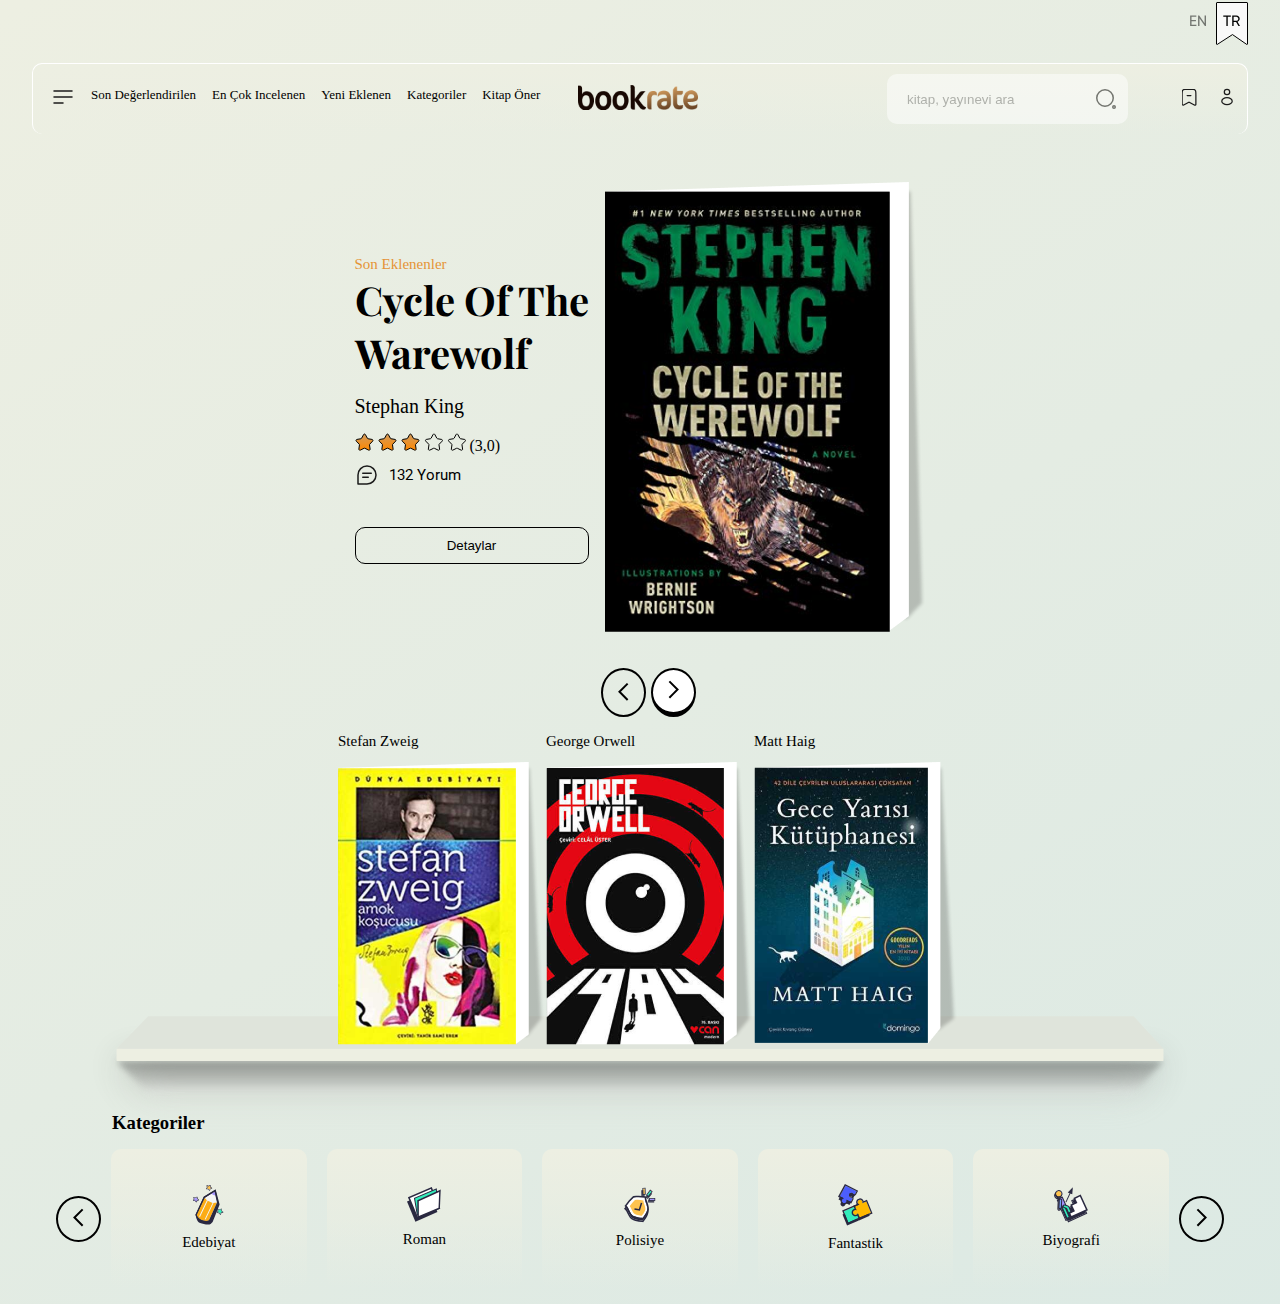
==== commit af6616af: "refactor:resposive anasayfa" ====
--- a/index.html
+++ b/index.html
@@ -11,7 +11,7 @@
   <body>
     <!-- Language -->
 
-    <div class="container">
+    <div id="desktop-container" class="container">
       <div class="Language">
         <svg
           width="59"
@@ -75,7 +75,9 @@
             </li>
             <li class="NavbarListItem"><a href="#">En Çok Incelenen</a></li>
             <li class="NavbarListItem"><a href="#">Yeni Eklenen</a></li>
-            <li class="NavbarListItem"><a href="#">Kategoriler</a></li>
+            <li class="NavbarListItem">
+              <a href="./kitap_listesi.html">Kategoriler</a>
+            </li>
             <li class="NavbarListItem">
               <a href="./hesabım.html">Kitap Öner</a>
             </li>
@@ -928,6 +930,2372 @@
     </div>
 
     <!-- Language end -->
+
+    <div id="mobile-container" class="container">
+      <div class="row">
+        <div class="Mobile-Navbar">
+          <ul class="Mobile-NavbarList">
+            <li class="Mobile-NavbarListItem">
+              <a href="">
+                <svg
+                  width="24"
+                  height="24"
+                  viewBox="0 0 24 24"
+                  fill="none"
+                  xmlns="http://www.w3.org/2000/svg"
+                >
+                  <path
+                    d="M21 6H3"
+                    stroke="#1B1B1B"
+                    stroke-width="1.5"
+                    stroke-linecap="round"
+                  />
+                  <path
+                    d="M21 12H3"
+                    stroke="#1B1B1B"
+                    stroke-width="1.5"
+                    stroke-linecap="round"
+                  />
+                  <path
+                    d="M12 18H3"
+                    stroke="#1B1B1B"
+                    stroke-width="1.5"
+                    stroke-linecap="round"
+                  />
+                </svg>
+              </a>
+            </li>
+            <li class="Mobile-NavbarListItem">
+              <a href="./index.html">
+                <img
+                  src="./İmages/Logo.png"
+                  width="120px"
+                  height="25px"
+                  ;
+                  alt=""
+                />
+              </a>
+            </li>
+            <li class="Mobile-NavbarListItem">
+              <a href="#">
+                <svg
+                  width="24"
+                  height="24"
+                  viewBox="0 0 24 24"
+                  fill="none"
+                  xmlns="http://www.w3.org/2000/svg"
+                >
+                  <path
+                    d="M15.25 6C15.25 7.79493 13.7949 9.25 12 9.25C10.2051 9.25 8.75 7.79493 8.75 6C8.75 4.20507 10.2051 2.75 12 2.75C13.7949 2.75 15.25 4.20507 15.25 6Z"
+                    stroke="#1B1B1B"
+                    stroke-width="1.5"
+                  />
+                  <path
+                    d="M18.25 17C18.25 18.0756 17.6409 19.1202 16.5138 19.9252C15.3882 20.7293 13.7947 21.25 12 21.25C10.2053 21.25 8.61181 20.7293 7.48618 19.9252C6.35911 19.1202 5.75 18.0756 5.75 17C5.75 15.9244 6.35911 14.8798 7.48618 14.0748C8.61181 13.2707 10.2053 12.75 12 12.75C13.7947 12.75 15.3882 13.2707 16.5138 14.0748C17.6409 14.8798 18.25 15.9244 18.25 17Z"
+                    stroke="#1B1B1B"
+                    stroke-width="1.5"
+                  />
+                </svg>
+              </a>
+            </li>
+          </ul>
+        </div>
+      </div>
+      <!-- Slider -->
+      <div class="MobileSlider">
+        <h3>cycle of the warewolf</h3>
+        <svg
+          width="309"
+          height="422"
+          viewBox="0 0 309 422"
+          fill="none"
+          xmlns="http://www.w3.org/2000/svg"
+          xmlns:xlink="http://www.w3.org/1999/xlink"
+        >
+          <rect
+            x="26.5"
+            y="8.5"
+            width="255.279"
+            height="364.489"
+            rx="9.5"
+            fill="url(#paint0_linear_73_10651)"
+            stroke="url(#paint1_linear_73_10651)"
+          />
+          <g filter="url(#filter0_d_73_10651)">
+            <rect
+              x="50.7547"
+              y="30.57"
+              width="207.281"
+              height="320.502"
+              fill="url(#pattern0)"
+              shape-rendering="crispEdges"
+            />
+          </g>
+          <defs>
+            <filter
+              id="filter0_d_73_10651"
+              x="0.7547"
+              y="0.570015"
+              width="307.281"
+              height="420.502"
+              filterUnits="userSpaceOnUse"
+              color-interpolation-filters="sRGB"
+            >
+              <feFlood flood-opacity="0" result="BackgroundImageFix" />
+              <feColorMatrix
+                in="SourceAlpha"
+                type="matrix"
+                values="0 0 0 0 0 0 0 0 0 0 0 0 0 0 0 0 0 0 127 0"
+                result="hardAlpha"
+              />
+              <feOffset dy="20" />
+              <feGaussianBlur stdDeviation="25" />
+              <feComposite in2="hardAlpha" operator="out" />
+              <feColorMatrix
+                type="matrix"
+                values="0 0 0 0 0 0 0 0 0 0 0 0 0 0 0 0 0 0 0.25 0"
+              />
+              <feBlend
+                mode="normal"
+                in2="BackgroundImageFix"
+                result="effect1_dropShadow_73_10651"
+              />
+              <feBlend
+                mode="normal"
+                in="SourceGraphic"
+                in2="effect1_dropShadow_73_10651"
+                result="shape"
+              />
+            </filter>
+            <pattern
+              id="pattern0"
+              patternContentUnits="objectBoundingBox"
+              width="1"
+              height="1"
+            >
+              <use
+                xlink:href="#image0_73_10651"
+                transform="matrix(0.00309244 0 0 0.002 -0.0148908 0)"
+              />
+            </pattern>
+            <linearGradient
+              id="paint0_linear_73_10651"
+              x1="154.139"
+              y1="8"
+              x2="154.139"
+              y2="373.489"
+              gradientUnits="userSpaceOnUse"
+            >
+              <stop stop-color="#EDEFE2" />
+              <stop offset="1" stop-color="white" stop-opacity="0" />
+            </linearGradient>
+            <linearGradient
+              id="paint1_linear_73_10651"
+              x1="154.139"
+              y1="8"
+              x2="154.139"
+              y2="373.489"
+              gradientUnits="userSpaceOnUse"
+            >
+              <stop stop-color="white" />
+              <stop offset="1" stop-color="white" stop-opacity="0" />
+            </linearGradient>
+            <image
+              id="image0_73_10651"
+              width="333"
+              height="500"
+              xlink:href="[data-uri]"
+            />
+          </defs>
+        </svg>
+
+        <h4>Stephen King</h4>
+        <div class="Mobile-hesabım-book-desc">
+          <h3>aşkın mavi tonu</h3>
+          <div class="hesabım-stars">
+            <svg
+              width="19"
+              height="18"
+              viewBox="0 0 19 18"
+              fill="none"
+              xmlns="http://www.w3.org/2000/svg"
+            >
+              <path
+                d="M8.60077 1.53093C8.97677 0.823022 9.99117 0.823022 10.3672 1.53093L12.3232 5.21378C12.4677 5.48593 12.7297 5.67623 13.0332 5.7296L17.1402 6.45184C17.9297 6.59066 18.2431 7.55537 17.686 8.1317L14.7879 11.1301C14.5737 11.3516 14.4737 11.6596 14.5167 11.9647L15.099 16.0939C15.2109 16.8876 14.3902 17.4838 13.67 17.1321L9.92277 15.3024C9.64587 15.1671 9.32207 15.1671 9.04517 15.3024L5.298 17.1321C4.57772 17.4838 3.75709 16.8876 3.86901 16.0939L4.45127 11.9647C4.4943 11.6596 4.39425 11.3516 4.18009 11.1301L1.28194 8.1317C0.724863 7.55537 1.03832 6.59066 1.82777 6.45184L5.93481 5.7296C6.2383 5.67623 6.50024 5.48592 6.64478 5.21378L8.60077 1.53093Z"
+                fill="url(#paint0_linear_73_7642)"
+                stroke="black"
+              />
+              <defs>
+                <linearGradient
+                  id="paint0_linear_73_7642"
+                  x1="9.48397"
+                  y1="1"
+                  x2="9.48397"
+                  y2="17.2354"
+                  gradientUnits="userSpaceOnUse"
+                >
+                  <stop stop-color="#D19B5D" />
+                  <stop offset="1" stop-color="#FF8800" />
+                </linearGradient>
+              </defs>
+            </svg>
+
+            <svg
+              width="19"
+              height="18"
+              viewBox="0 0 19 18"
+              fill="none"
+              xmlns="http://www.w3.org/2000/svg"
+            >
+              <path
+                d="M8.60077 1.53093C8.97677 0.823022 9.99117 0.823022 10.3672 1.53093L12.3232 5.21378C12.4677 5.48593 12.7297 5.67623 13.0332 5.7296L17.1402 6.45184C17.9297 6.59066 18.2431 7.55537 17.686 8.1317L14.7879 11.1301C14.5737 11.3516 14.4737 11.6596 14.5167 11.9647L15.099 16.0939C15.2109 16.8876 14.3902 17.4838 13.67 17.1321L9.92277 15.3024C9.64587 15.1671 9.32207 15.1671 9.04517 15.3024L5.298 17.1321C4.57772 17.4838 3.75709 16.8876 3.86901 16.0939L4.45127 11.9647C4.4943 11.6596 4.39425 11.3516 4.18009 11.1301L1.28194 8.1317C0.724863 7.55537 1.03832 6.59066 1.82777 6.45184L5.93481 5.7296C6.2383 5.67623 6.50024 5.48592 6.64478 5.21378L8.60077 1.53093Z"
+                fill="url(#paint0_linear_73_7642)"
+                stroke="black"
+              />
+              <defs>
+                <linearGradient
+                  id="paint0_linear_73_7642"
+                  x1="9.48397"
+                  y1="1"
+                  x2="9.48397"
+                  y2="17.2354"
+                  gradientUnits="userSpaceOnUse"
+                >
+                  <stop stop-color="#D19B5D" />
+                  <stop offset="1" stop-color="#FF8800" />
+                </linearGradient>
+              </defs>
+            </svg>
+            <svg
+              width="19"
+              height="18"
+              viewBox="0 0 19 18"
+              fill="none"
+              xmlns="http://www.w3.org/2000/svg"
+            >
+              <path
+                d="M9.08515 1.53093C9.46115 0.823022 10.4755 0.823022 10.8515 1.53093L12.8075 5.21378C12.952 5.48593 13.214 5.67623 13.5175 5.7296L17.6245 6.45184C18.414 6.59066 18.7274 7.55537 18.1703 8.1317L15.2722 11.1301C15.058 11.3516 14.958 11.6596 15.001 11.9647L15.5833 16.0939C15.6952 16.8876 14.8745 17.4838 14.1543 17.1321L10.4071 15.3024C10.1302 15.1671 9.80645 15.1671 9.52955 15.3024L5.78238 17.1321C5.0621 17.4838 4.24147 16.8876 4.35339 16.0939L4.93565 11.9647C4.97868 11.6596 4.87863 11.3516 4.66447 11.1301L1.76632 8.1317C1.20924 7.55537 1.5227 6.59066 2.31215 6.45184L6.41919 5.7296C6.72268 5.67623 6.98462 5.48592 7.12916 5.21378L9.08515 1.53093Z"
+                stroke="black"
+              />
+            </svg>
+            <svg
+              width="19"
+              height="18"
+              viewBox="0 0 19 18"
+              fill="none"
+              xmlns="http://www.w3.org/2000/svg"
+            >
+              <path
+                d="M9.08515 1.53093C9.46115 0.823022 10.4755 0.823022 10.8515 1.53093L12.8075 5.21378C12.952 5.48593 13.214 5.67623 13.5175 5.7296L17.6245 6.45184C18.414 6.59066 18.7274 7.55537 18.1703 8.1317L15.2722 11.1301C15.058 11.3516 14.958 11.6596 15.001 11.9647L15.5833 16.0939C15.6952 16.8876 14.8745 17.4838 14.1543 17.1321L10.4071 15.3024C10.1302 15.1671 9.80645 15.1671 9.52955 15.3024L5.78238 17.1321C5.0621 17.4838 4.24147 16.8876 4.35339 16.0939L4.93565 11.9647C4.97868 11.6596 4.87863 11.3516 4.66447 11.1301L1.76632 8.1317C1.20924 7.55537 1.5227 6.59066 2.31215 6.45184L6.41919 5.7296C6.72268 5.67623 6.98462 5.48592 7.12916 5.21378L9.08515 1.53093Z"
+                stroke="black"
+              />
+            </svg>
+            <svg
+              width="19"
+              height="18"
+              viewBox="0 0 19 18"
+              fill="none"
+              xmlns="http://www.w3.org/2000/svg"
+            >
+              <path
+                d="M9.08515 1.53093C9.46115 0.823022 10.4755 0.823022 10.8515 1.53093L12.8075 5.21378C12.952 5.48593 13.214 5.67623 13.5175 5.7296L17.6245 6.45184C18.414 6.59066 18.7274 7.55537 18.1703 8.1317L15.2722 11.1301C15.058 11.3516 14.958 11.6596 15.001 11.9647L15.5833 16.0939C15.6952 16.8876 14.8745 17.4838 14.1543 17.1321L10.4071 15.3024C10.1302 15.1671 9.80645 15.1671 9.52955 15.3024L5.78238 17.1321C5.0621 17.4838 4.24147 16.8876 4.35339 16.0939L4.93565 11.9647C4.97868 11.6596 4.87863 11.3516 4.66447 11.1301L1.76632 8.1317C1.20924 7.55537 1.5227 6.59066 2.31215 6.45184L6.41919 5.7296C6.72268 5.67623 6.98462 5.48592 7.12916 5.21378L9.08515 1.53093Z"
+                stroke="black"
+              />
+            </svg>
+
+            <span>(2.0)</span>
+          </div>
+          <div class="hesabım-comment">
+            <svg
+              width="24"
+              height="24"
+              viewBox="0 0 24 24"
+              fill="none"
+              xmlns="http://www.w3.org/2000/svg"
+            >
+              <path
+                d="M3 12C3 7.02944 7.02944 3 12 3C16.9706 3 21 7.02944 21 12C21 16.9706 16.9706 21 12 21H3V12Z"
+                stroke="#1B1B1B"
+                stroke-width="1.5"
+                stroke-linejoin="round"
+              />
+              <path
+                d="M7.75 14.25H13.25"
+                stroke="#1B1B1B"
+                stroke-width="1.5"
+                stroke-linecap="round"
+              />
+              <path
+                d="M7.75 10.25H16.25"
+                stroke="#1B1B1B"
+                stroke-width="1.5"
+                stroke-linecap="round"
+              />
+            </svg>
+            <span>132 yorum</span>
+          </div>
+          <button class="hesabım-incele">İncele</button>
+          <div class="Mobilescrool">
+            <span>SCROOL</span>
+            <svg
+              width="24"
+              height="24"
+              viewBox="0 0 24 24"
+              fill="none"
+              xmlns="http://www.w3.org/2000/svg"
+            >
+              <path
+                d="M4 9.5L11.5 17L19 9.5"
+                stroke="#1B1B1B"
+                stroke-width="1.5"
+                stroke-linecap="round"
+                stroke-linejoin="round"
+              />
+            </svg>
+          </div>
+        </div>
+      </div>
+      <!-- Slider son -->
+
+      <!-- kategoriler -->
+      <div class="Mobile-kategoriler">
+        <h3 class="kategori-head">Tüm Kategoriler</h3>
+        <div class="Mobile-kategori-slider">
+          <div class="Mobile-kategori-wrapper">
+            <div class="kategori-slide">
+              <svg
+                width="31"
+                height="40"
+                viewBox="0 0 31 40"
+                fill="none"
+                xmlns="http://www.w3.org/2000/svg"
+              >
+                <path
+                  fill-rule="evenodd"
+                  clip-rule="evenodd"
+                  d="M2.55197 13.3531L3.91172 12.5004L4.01907 14.0993L5.45039 15.1297L3.84016 15.5916L3.3392 17.0839L2.22993 15.7692L0.476562 15.6627L1.4427 14.4546L0.798609 12.8201L2.55197 13.3531Z"
+                  fill="#A694FE"
+                />
+                <path
+                  fill-rule="evenodd"
+                  clip-rule="evenodd"
+                  d="M2.51627 12.5004L1.01339 12.003C0.798693 11.9319 0.583996 12.003 0.440864 12.1451C0.297733 12.2872 0.261949 12.5359 0.333515 12.7136L0.870258 14.0638L0.118818 15.0231C-0.0243141 15.2008 -0.024313 15.414 0.0472529 15.5916C0.118819 15.7693 0.297732 15.9114 0.512429 15.9114L2.01531 16.018L2.98145 17.155C3.12458 17.2971 3.3035 17.3682 3.51819 17.3327C3.73289 17.2971 3.87602 17.155 3.94759 16.9773L4.3412 15.7693L5.66517 15.414C5.87987 15.3429 6.023 15.2008 6.05878 14.9876C6.09456 14.7744 6.023 14.5612 5.84408 14.4546L4.62746 13.5663L4.5559 12.2161C4.5559 12.0385 4.44855 11.8608 4.26964 11.7542C4.09072 11.6476 3.87602 11.6832 3.73289 11.7898L2.51627 12.5004ZM2.58784 13.1044L3.94759 12.2517L4.05494 13.8506L5.48626 14.881L3.87602 15.3429L3.37506 16.8352L2.26579 15.5206L0.512429 15.414L1.47857 14.2059L0.834476 12.5715L2.58784 13.1044Z"
+                  fill="#2A2941"
+                />
+                <path
+                  fill-rule="evenodd"
+                  clip-rule="evenodd"
+                  d="M15.7207 1.34354L17.0804 0.490784L17.1878 2.08969L18.6191 3.1201L17.0089 3.58201L16.5079 5.07433L15.3986 3.75967L13.6453 3.65307L14.6114 2.44501L13.9673 0.810566L15.7207 1.34354Z"
+                  fill="#FEC34E"
+                />
+                <path
+                  fill-rule="evenodd"
+                  clip-rule="evenodd"
+                  d="M15.6488 0.81052L14.146 0.31308C13.9313 0.242018 13.7166 0.313081 13.5734 0.455206C13.4303 0.597332 13.3945 0.846051 13.4661 1.02371L14.0028 2.3739L13.2514 3.33324C13.1083 3.5109 13.1083 3.72409 13.1798 3.90175C13.2514 4.0794 13.4303 4.22153 13.645 4.22153L15.1479 4.32812L16.114 5.46512C16.2572 5.60725 16.4361 5.67831 16.6508 5.64278C16.8655 5.60725 17.0086 5.46512 17.0802 5.28747L17.4738 4.0794L18.7977 3.72409C19.0124 3.65303 19.1556 3.5109 19.1914 3.29771C19.2271 3.08453 19.1556 2.87134 18.9767 2.76474L17.76 1.87646L17.6885 0.526268C17.6885 0.348611 17.5811 0.170955 17.4022 0.0643607C17.2233 -0.0422333 17.0086 -0.00670112 16.8655 0.0998929L15.6488 0.81052ZM15.7204 1.41455L17.0802 0.5618L17.1875 2.16071L18.6188 3.19112L17.0086 3.65303L16.5076 5.14534L15.3984 3.83068L13.645 3.72409L14.6111 2.51602L13.967 0.881581L15.7204 1.41455Z"
+                  fill="#2A2941"
+                />
+                <path
+                  fill-rule="evenodd"
+                  clip-rule="evenodd"
+                  d="M26.7058 24.9363L28.2445 24.0125L28.2802 25.7891L29.8189 26.9971L27.994 27.4591L27.3857 29.0935L26.2406 27.6012L24.3083 27.4235L25.4176 26.1089L24.7735 24.2968L26.7058 24.9363Z"
+                  fill="#32EDBB"
+                />
+                <path
+                  fill-rule="evenodd"
+                  clip-rule="evenodd"
+                  d="M26.6341 24.4388L24.9523 23.8348C24.7376 23.7637 24.523 23.7993 24.3798 23.9769C24.2367 24.1191 24.1651 24.3323 24.2367 24.5454L24.7734 26.0733L23.8789 27.1392C23.7357 27.2814 23.6999 27.5301 23.8073 27.7077C23.8789 27.8854 24.0578 28.0275 24.2725 28.063L25.9543 28.2052L26.9562 29.5198C27.0635 29.662 27.2782 29.7685 27.4929 29.733C27.7076 29.6975 27.8508 29.5554 27.9223 29.3777L28.4233 28.0275L29.962 27.6367C30.1766 27.6011 30.3198 27.4235 30.3556 27.2103C30.3913 26.9971 30.3198 26.7839 30.1409 26.6773L28.8169 25.6469L28.7811 24.1191C28.7811 23.9059 28.6738 23.7282 28.4949 23.6572C28.3159 23.5506 28.1012 23.5506 27.9581 23.6572L26.6341 24.4388ZM26.7057 25.0429L28.2444 24.1191L28.2802 25.8956L29.8188 27.1037L27.9939 27.5656L27.3856 29.2L26.2405 27.6722L24.3083 27.4945L25.4175 26.1799L24.7734 24.3678L26.7057 25.0429Z"
+                  fill="#2A2941"
+                />
+                <path
+                  fill-rule="evenodd"
+                  clip-rule="evenodd"
+                  d="M11.4623 12.8201L11.498 12.7135L21.3741 6.60211L23.8074 17.4747L23.7358 17.6168L20.3364 18.1143L12.4642 34.6008L11.5338 34.1744L19.2987 17.9721L14.5396 15.7692L6.81048 31.936L5.88013 31.5096L13.645 15.3073L11.4623 12.8201Z"
+                  fill="#F5F5F5"
+                />
+                <path
+                  fill-rule="evenodd"
+                  clip-rule="evenodd"
+                  d="M10.8446 11.7839L2.6145 29.5851L2.68607 29.976C3.07968 32.7829 4.07295 36.7919 7.1145 38C10.1918 39.2436 15.7896 40.3502 17.6145 39L19.6145 37L26.6145 19.5L22.6529 4.5L10.8446 11.7839ZM3.97425 29.7628L11.8823 12.6722L21.7584 6.59635L24.6145 18.5L16.2478 35.1635C13.1347 37.4731 4.68991 34.5595 3.97425 29.7628Z"
+                  fill="#2A2941"
+                />
+                <path
+                  fill-rule="evenodd"
+                  clip-rule="evenodd"
+                  d="M18.3687 8.80505C19.7284 9.87099 21.1239 10.4395 22.6268 10.5461L21.768 6.63763L18.3687 8.80505Z"
+                  fill="#A694FE"
+                />
+                <path
+                  fill-rule="evenodd"
+                  clip-rule="evenodd"
+                  d="M11.6772 12.8202L13.8599 15.3074L6.09504 31.5097L7.02539 31.9361L14.7545 15.7693L19.5136 17.9722L11.7487 34.1745L12.6791 34.6009L20.5513 18.1144L23.9507 17.6169L16.0427 35.2049C12.9296 37.5145 4.48481 34.6009 3.80493 29.8042L11.6772 12.8202Z"
+                  fill="#FCAC15"
+                />
+                <path
+                  fill-rule="evenodd"
+                  clip-rule="evenodd"
+                  d="M10.6746 11.8608L2.44458 29.662L2.51614 30.0529C2.90976 32.8599 5.52191 35.2405 8.56346 36.4485C11.6408 37.6921 15.0402 37.6921 16.8651 36.3419L17.1514 36.1287L25.4172 17.7235L22.483 4.5769L10.6746 11.8608ZM3.80433 29.8397L11.7124 12.7491L21.5884 6.67325L24.0217 17.5458L16.0779 35.2405C12.9648 37.55 4.51999 34.6364 3.80433 29.8397Z"
+                  fill="#2A2941"
+                />
+              </svg>
+              <h4>Edebiyat</h4>
+            </div>
+            <div class="kategori-slide">
+              <svg
+                width="34"
+                height="35"
+                viewBox="0 0 34 35"
+                fill="none"
+                xmlns="http://www.w3.org/2000/svg"
+              >
+                <path
+                  fill-rule="evenodd"
+                  clip-rule="evenodd"
+                  d="M22.4038 4.93256L0 14.5236L8.40455 34.6773L30.4069 25.1111L22.4038 4.93256Z"
+                  fill="#2A2941"
+                />
+                <path
+                  fill-rule="evenodd"
+                  clip-rule="evenodd"
+                  d="M24.3354 0.99646L1.93164 10.6124L10.3362 30.791L32.2633 21.2249L24.2852 1.04628L24.3354 0.99646Z"
+                  fill="white"
+                />
+                <path
+                  fill-rule="evenodd"
+                  clip-rule="evenodd"
+                  d="M33.3173 21.5985L24.7622 0L0.90332 10.2138L9.90999 31.8124L33.3173 21.5985ZM23.9092 1.99294L31.3353 20.7266L10.763 29.6949L2.96055 10.9612L23.9092 1.99294Z"
+                  fill="#2A2941"
+                />
+                <path
+                  d="M10.3362 28.0756L7.52637 11.3099L29.3029 1.99292L30.6075 19.0326L10.3362 28.0756Z"
+                  fill="#32EDBB"
+                />
+                <path
+                  d="M9.9598 28.7981L6.94922 11.011L29.7544 1.24561L31.1342 19.3565L9.9598 28.7981ZM8.07819 11.6089L10.7375 27.3532L30.0805 18.7337L28.8512 2.7154L8.07819 11.6089Z"
+                  fill="#2A2941"
+                />
+                <path
+                  d="M32.2883 21.2248C32.3134 20.8262 32.9657 3.76166 32.9657 3.76166L11.0386 13.7762L11.164 30.0436L32.2883 21.2248Z"
+                  fill="white"
+                />
+                <path
+                  d="M10.4116 31.1398L10.2861 13.278L33.7436 2.56592L33.6934 3.7866C33.6934 3.7866 33.0411 20.8761 33.016 21.2498L32.991 21.7231L10.4116 31.1398ZM11.7914 14.2496L11.8918 28.8977L31.5609 20.7017C31.6613 18.3849 32.0376 8.42019 32.163 4.93254L11.7914 14.2496Z"
+                  fill="#2A2941"
+                />
+              </svg>
+
+              <h4>Roman</h4>
+            </div>
+          </div>
+          <div class="Mobile-kategori-wrapper">
+            <div class="kategori-slide">
+              <svg
+                width="32"
+                height="36"
+                viewBox="0 0 32 36"
+                fill="none"
+                xmlns="http://www.w3.org/2000/svg"
+              >
+                <path
+                  fill-rule="evenodd"
+                  clip-rule="evenodd"
+                  d="M2.10742 21.5531C4.18974 18.7986 6.6233 16.3172 9.30774 14.1583C12.9455 13.6372 16.6335 13.7116 20.2211 14.3816C20.2713 15.2501 20.4469 16.1186 20.6978 16.9375C21.5759 19.5183 23.0812 23.2653 22.8805 25.4987C22.6045 28.5261 18.4398 33.6379 18.4398 33.6379C18.4398 33.6379 11.0388 33.0672 8.3293 31.0572C6.49786 29.6924 4.76677 25.7716 3.53745 23.4142C3.16113 22.7442 2.68445 22.1238 2.10742 21.6027V21.5531Z"
+                  fill="#2A2941"
+                />
+                <path
+                  fill-rule="evenodd"
+                  clip-rule="evenodd"
+                  d="M0.827911 20.635L0 21.8013L1.10388 22.6946C1.53038 23.0917 1.88162 23.5383 2.15759 24.0594C2.91023 25.4987 3.83849 27.5087 4.8922 29.1961C5.54449 30.3376 6.39749 31.3798 7.42611 32.2235C8.60525 33.0176 9.93493 33.5884 11.3399 33.9109C13.648 34.5065 16.0063 34.9035 18.3646 35.1021L19.1674 35.1765L19.6692 34.5561C20.9988 32.8935 22.2031 31.1317 23.2317 29.2706C23.8589 28.1291 24.2854 26.8883 24.461 25.6228C24.6617 23.2157 23.1313 19.1957 22.2031 16.4413C22.0024 15.7465 21.8518 15.002 21.8267 14.2824L21.7515 13.0913L20.5723 12.8679C16.8091 12.1731 12.9455 12.0738 9.15719 12.6198L8.68052 12.6694L8.32928 12.9672C5.49432 15.2253 2.9855 17.8061 0.827911 20.635ZM2.10741 21.5531C4.18973 18.7987 6.62329 16.3172 9.30772 14.1583C12.9455 13.6372 16.6335 13.7116 20.2211 14.3816C20.2713 15.2502 20.4469 16.1187 20.6978 16.9376C21.5759 19.5183 23.0811 23.2654 22.8804 25.4987C22.6045 28.5261 18.4398 33.638 18.4398 33.638C18.4398 33.638 11.0388 33.0672 8.32928 31.0572C6.49784 29.6924 4.76676 25.7717 3.53744 23.4143C3.16111 22.7443 2.68444 22.1239 2.10741 21.6028V21.5531Z"
+                  fill="#2A2941"
+                />
+                <path
+                  fill-rule="evenodd"
+                  clip-rule="evenodd"
+                  d="M19.6442 4.05859H18.1138L18.2392 9.12083H19.7947L19.6442 4.05859Z"
+                  fill="#2A2941"
+                />
+                <path
+                  fill-rule="evenodd"
+                  clip-rule="evenodd"
+                  d="M20.5725 9.8901L20.3969 3.26453L17.311 3.33897L17.4616 9.93973L20.5725 9.8901ZM19.6693 4.0586H18.1389L18.2644 9.12084H19.8199L19.6693 4.0586Z"
+                  fill="#2A2941"
+                />
+                <path
+                  fill-rule="evenodd"
+                  clip-rule="evenodd"
+                  d="M27.02 6.93716L25.7907 6.04382L22.6045 10.0886L23.8338 10.982L27.0451 6.96197L27.02 6.93716Z"
+                  fill="#2A2941"
+                />
+                <path
+                  fill-rule="evenodd"
+                  clip-rule="evenodd"
+                  d="M23.959 12.049L28.0986 6.83792L25.6148 5.02643L21.4502 10.2872L23.959 12.049ZM27.0198 6.93718L25.7905 6.04384L22.6043 10.0887L23.8336 10.982L27.0449 6.96199L27.0198 6.93718Z"
+                  fill="#2A2941"
+                />
+                <path
+                  fill-rule="evenodd"
+                  clip-rule="evenodd"
+                  d="M29.4035 14.729V13.265L24.9629 13.3394V14.8035L29.4035 14.729Z"
+                  fill="#2A2941"
+                />
+                <path
+                  fill-rule="evenodd"
+                  clip-rule="evenodd"
+                  d="M24.2103 15.5727L30.2064 15.4735L30.1562 12.4709L24.1602 12.5701L24.2103 15.5727ZM29.4036 14.729V13.265L24.963 13.3394V14.8035L29.4036 14.729Z"
+                  fill="#2A2941"
+                />
+                <path
+                  fill-rule="evenodd"
+                  clip-rule="evenodd"
+                  d="M2.50879 18.7242C4.54093 15.7464 6.92431 13.0168 9.60875 10.5849C13.2716 10.0142 16.9847 10.0886 20.6225 10.7586C20.6726 11.6768 20.8483 12.5949 21.0991 13.4634C22.0023 16.1683 23.5076 19.8657 23.3069 22.2479C23.0309 25.4738 18.7409 30.8587 18.7409 30.8587C18.7409 30.8587 11.1642 30.2383 8.35434 28.1539C6.47273 26.7146 5.2434 23.2157 3.98899 20.7094C3.61267 19.9649 3.11091 19.3198 2.50879 18.749V18.7242Z"
+                  fill="white"
+                />
+                <path
+                  fill-rule="evenodd"
+                  clip-rule="evenodd"
+                  d="M1.2543 17.8805L0.476562 19.022L1.53027 19.9153C1.98186 20.3372 2.35818 20.8335 2.63415 21.3794C3.41188 22.8931 4.16453 24.7791 5.0677 26.3672C5.66982 27.5087 6.47264 28.5261 7.45108 29.3698C8.65532 30.2135 10.0101 30.8091 11.4652 31.1813C13.8235 31.8017 16.232 32.2235 18.6655 32.4469L19.5185 32.5213L20.0203 31.8761C21.4001 30.1143 22.6294 28.2531 23.6831 26.2928C24.3354 25.1016 24.7619 23.8113 24.9376 22.4713C25.1634 19.9153 23.633 15.9946 22.6545 13.0664C22.4287 12.2972 22.3033 11.5279 22.2531 10.7338L22.1779 9.54272L20.9987 9.31938C17.2104 8.59975 13.2966 8.52531 9.48323 9.12086L9.00655 9.19531L8.63023 9.5179C5.87053 12.0242 3.41188 14.8779 1.32956 17.955L1.2543 17.8805ZM2.5338 18.7739C4.56594 15.7961 6.94932 13.0664 9.63376 10.6346C13.2966 10.0638 17.0097 10.1383 20.6475 10.8083C20.6977 11.7264 20.8733 12.6446 21.1241 13.5131C22.0273 16.2179 23.5326 19.9153 23.3319 22.2976C23.0559 25.5235 18.7659 30.9083 18.7659 30.9083C18.7659 30.9083 11.1892 30.288 8.37935 28.2035C6.49773 26.7642 5.26841 23.2653 4.014 20.759C3.63768 20.0146 3.13591 19.3694 2.5338 18.7987V18.7739Z"
+                  fill="#2A2941"
+                />
+                <path
+                  fill-rule="evenodd"
+                  clip-rule="evenodd"
+                  d="M5.69482 19.1957C7.20012 16.9375 8.95629 14.8531 10.9633 13.0168C13.7732 12.6942 16.6082 12.8431 19.3679 13.4635C19.4181 14.1583 19.5184 14.8531 19.7191 15.5231C20.3714 17.5827 21.5506 20.5605 21.3749 22.3472C21.1742 24.7542 17.8877 28.7991 17.8877 28.7991C17.8877 28.7991 12.3934 28.3524 10.3863 26.7642C9.00647 25.6972 7.70188 22.5457 6.77362 20.6598C6.52273 20.1139 6.14641 19.6176 5.69482 19.1957Z"
+                  fill="#FEC34E"
+                />
+                <path
+                  fill-rule="evenodd"
+                  clip-rule="evenodd"
+                  d="M10.3364 22.6946L15.9311 23.7865L18.2894 16.1187L16.7841 15.672L14.8523 21.9998L10.6375 21.1561L10.3364 22.6946Z"
+                  fill="#2A2941"
+                />
+                <path
+                  fill-rule="evenodd"
+                  clip-rule="evenodd"
+                  d="M20.7729 1.60193H19.1924L19.3178 6.98676H20.8984L20.7729 1.60193Z"
+                  fill="#FEC34E"
+                />
+                <path
+                  fill-rule="evenodd"
+                  clip-rule="evenodd"
+                  d="M21.7013 7.73121L21.5257 0.807861L18.3896 0.882307L18.5402 7.80566L21.7013 7.73121ZM20.773 1.60194H19.1925L19.3179 6.98677H20.8985L20.773 1.60194Z"
+                  fill="#2A2941"
+                />
+                <path
+                  fill-rule="evenodd"
+                  clip-rule="evenodd"
+                  d="M27.622 4.65415L26.3676 3.71118L23.0811 8.00416L24.3355 8.94712L27.622 4.65415Z"
+                  fill="#32EDBB"
+                />
+                <path
+                  fill-rule="evenodd"
+                  clip-rule="evenodd"
+                  d="M24.4361 10.0142L28.676 4.48044L26.1672 2.61932L21.9272 8.12823L24.4361 10.0142ZM27.5721 4.65414L26.3177 3.71118L23.0311 8.00415L24.2855 8.94712L27.5721 4.65414Z"
+                  fill="#2A2941"
+                />
+                <path
+                  fill-rule="evenodd"
+                  clip-rule="evenodd"
+                  d="M30.4318 13.2401V11.6768L25.8657 11.7512V13.3145L30.4318 13.2401Z"
+                  fill="#A694FE"
+                />
+                <path
+                  fill-rule="evenodd"
+                  clip-rule="evenodd"
+                  d="M25.0884 14.1087L31.2099 14.0094V10.9075L25.0884 11.0068V14.1087ZM30.4322 13.2649V11.7016L25.8661 11.7761V13.3394L30.4322 13.2649Z"
+                  fill="#2A2941"
+                />
+              </svg>
+              <h4>Polisiye</h4>
+            </div>
+
+            <div class="kategori-slide">
+              <svg
+                width="35"
+                height="42"
+                viewBox="0 0 35 42"
+                fill="none"
+                xmlns="http://www.w3.org/2000/svg"
+              >
+                <path
+                  fill-rule="evenodd"
+                  clip-rule="evenodd"
+                  d="M15.7055 25.6097L4.51611 30.4866L9.05708 41.6158L20.3217 36.764L15.6553 25.6097H15.7055Z"
+                  fill="#2A2941"
+                />
+                <path
+                  fill-rule="evenodd"
+                  clip-rule="evenodd"
+                  d="M20.1962 23.709C19.7446 23.609 19.3181 23.3839 18.9919 23.0338C18.6658 22.7086 18.44 22.2835 18.3397 21.8333C18.2393 21.3831 18.2644 20.9079 18.4149 20.4828C18.5654 20.0576 18.8414 19.6575 19.2177 19.3824C19.569 19.0823 20.0206 18.9072 20.4721 18.8572C20.9237 18.8071 21.4004 18.8822 21.8269 19.0823C22.2534 19.2823 22.6046 19.6075 22.8555 19.9826C23.1064 20.3827 23.2318 20.8329 23.2318 21.2831C23.2318 21.7083 23.1315 22.1334 22.9057 22.5086L27.0202 20.7079L31.6866 31.8621L20.422 36.764L18.6407 32.4373C18.5153 32.8875 18.2644 33.2877 17.9132 33.6128C17.5619 33.9379 17.1354 34.138 16.6838 34.213C16.2322 34.288 15.7556 34.238 15.304 34.088C14.8775 33.9129 14.4761 33.6378 14.2001 33.2626C13.9241 32.8875 13.7485 32.4373 13.6983 31.9872C13.6482 31.512 13.7485 31.0618 13.9492 30.6366C14.1499 30.2115 14.4761 29.8614 14.8775 29.6363C15.2789 29.3862 15.7305 29.2611 16.2072 29.2611C16.6086 29.2611 17.01 29.3612 17.3863 29.5612L15.7807 25.6598L20.1962 23.709Z"
+                  fill="#2A2941"
+                />
+                <path
+                  fill-rule="evenodd"
+                  clip-rule="evenodd"
+                  d="M12.6194 17.0315C13.2968 17.1565 13.071 18.0819 13.071 18.0819L11.4904 21.008L7.15014 18.8071C7.42611 19.3573 7.50138 19.9576 7.35085 20.5578C7.20032 21.158 6.824 21.6582 6.32223 22.0083C5.82047 22.3335 5.19326 22.4835 4.59115 22.3835C3.98903 22.2834 3.43709 21.9833 3.06077 21.5082C2.63427 21.008 2.43356 20.3577 2.48374 19.7075C2.53391 19.0572 2.83497 18.457 3.33674 18.0318C3.66288 17.7567 4.06429 17.5817 4.51588 17.5316L0.526855 15.5059L6.22188 4.87683L17.1854 10.454L15.7052 13.205C15.7052 13.205 15.0529 14.0303 14.5261 13.4551C14.2501 13.0549 13.924 12.7298 13.5476 12.4547C13.2717 12.2796 12.9455 12.1546 12.6194 12.0796C12.2932 12.0296 11.942 12.0296 11.6158 12.1046C11.2897 12.1796 10.9886 12.3297 10.7127 12.5297C10.4367 12.7298 10.2109 12.9799 10.0353 13.28C9.85967 13.5801 9.75931 13.9053 9.70914 14.2304C9.65896 14.5555 9.70914 14.9056 9.7844 15.2308C9.88475 15.5559 10.0353 15.856 10.2611 16.1061C10.4869 16.3562 10.7378 16.5813 11.0388 16.7313C11.5908 16.9064 12.1176 17.0315 12.6194 17.0315Z"
+                  fill="#2A2941"
+                />
+                <path
+                  fill-rule="evenodd"
+                  clip-rule="evenodd"
+                  d="M16.9847 22.4335L5.79541 27.3104L10.3364 38.4646L21.601 33.6128L16.9346 22.4585H16.9847V22.4335Z"
+                  fill="#32EDBB"
+                />
+                <path
+                  fill-rule="evenodd"
+                  clip-rule="evenodd"
+                  d="M23.3067 34.263L17.687 20.7079L4.11426 26.6101L9.63366 40.1653L23.3067 34.263ZM16.9845 22.4335L5.79517 27.3104L10.3361 38.4646L21.6007 33.6128L16.9343 22.4586H16.9845V22.4335Z"
+                  fill="#2A2941"
+                />
+                <path
+                  fill-rule="evenodd"
+                  clip-rule="evenodd"
+                  d="M21.4754 20.5328C21.0238 20.4328 20.5973 20.2077 20.2711 19.8575C19.945 19.5324 19.7192 19.1073 19.6189 18.6571C19.5185 18.2069 19.5436 17.7317 19.6941 17.3066C19.8447 16.8814 20.1206 16.4813 20.4969 16.2062C20.8482 15.906 21.2998 15.731 21.7514 15.681C22.2029 15.6309 22.6796 15.706 23.1061 15.906C23.5326 16.1061 23.8839 16.4312 24.1347 16.8064C24.3856 17.2065 24.5111 17.6567 24.5111 18.1069C24.5111 18.507 24.3856 18.9072 24.1849 19.2823L28.2743 17.4816L32.9407 28.6359L21.6761 33.5378L19.8446 29.2611C19.669 29.7613 19.3429 30.1865 18.9164 30.5116C18.4899 30.8117 17.963 30.9868 17.4362 30.9868C16.7839 30.9868 16.1567 30.7367 15.7051 30.2615C15.2535 29.8113 14.9775 29.1861 14.9775 28.5358C14.9775 27.8856 15.2284 27.2604 15.7051 26.8102C16.1818 26.36 16.7839 26.0849 17.4362 26.0849C17.8376 26.0849 18.239 26.185 18.6153 26.385L17.0097 22.4835L21.4754 20.5328Z"
+                  fill="#FFB800"
+                />
+                <path
+                  fill-rule="evenodd"
+                  clip-rule="evenodd"
+                  d="M16.5832 24.8595C16.0563 24.9845 15.5545 25.2096 15.1029 25.5597C14.6764 25.8849 14.3252 26.31 14.0743 26.8102C13.8234 27.3104 13.6729 27.8356 13.6478 28.3858C13.6227 28.936 13.7231 29.4862 13.9238 29.9864C14.1245 30.4866 14.4507 30.9368 14.8521 31.3119C15.2535 31.6871 15.7302 31.9622 16.257 32.1372C16.7839 32.3123 17.3358 32.3623 17.8877 32.2873C18.4397 32.2123 18.9665 32.0372 19.4181 31.7621L20.8983 35.3635L34.5714 29.4112L28.9516 15.831L25.6902 17.2566C25.4644 16.3562 24.9124 15.5809 24.1598 15.0307C23.3821 14.5055 22.4538 14.2804 21.5255 14.3805C20.5973 14.4805 19.7443 14.9307 19.1171 15.6059C18.4899 16.3062 18.1386 17.1815 18.1135 18.1069C18.1135 18.8822 18.3393 19.6325 18.7909 20.2577L15.2786 21.7833L16.5832 24.8595ZM21.4753 20.5328C21.0238 20.4328 20.5973 20.2077 20.2711 19.8576C19.945 19.5074 19.7192 19.1073 19.6188 18.6571C19.5185 18.2069 19.5436 17.7318 19.6941 17.3066C19.8446 16.8814 20.1206 16.4813 20.4969 16.2062C20.8481 15.9061 21.2997 15.731 21.7513 15.681C22.2029 15.631 22.6796 15.706 23.1061 15.9061C23.5326 16.1061 23.8838 16.4313 24.1347 16.8064C24.3856 17.2066 24.511 17.6567 24.511 18.1069C24.4859 18.507 24.3856 18.9072 24.1849 19.2823L28.2743 17.4817L32.9407 28.6359L21.6761 33.5378L19.8446 29.2611C19.669 29.7613 19.3429 30.1865 18.9164 30.5116C18.4899 30.8117 17.963 30.9868 17.4362 30.9868C16.7839 30.9868 16.1567 30.7367 15.7051 30.2615C15.2535 29.8113 14.9775 29.1861 14.9775 28.5359C14.9775 27.8856 15.2284 27.2604 15.7051 26.8102C16.1567 26.36 16.7839 26.0849 17.4362 26.0849C17.8376 26.0849 18.239 26.185 18.6153 26.385L17.0096 22.4836L21.4753 20.5328Z"
+                  fill="#2A2941"
+                />
+                <path
+                  fill-rule="evenodd"
+                  clip-rule="evenodd"
+                  d="M13.8988 13.8553C14.5762 13.9804 14.3504 14.9057 14.3504 14.9057L12.7698 17.8318L8.42955 15.631C8.63026 16.0561 8.73061 16.5063 8.68043 16.9815C8.63026 17.4317 8.45464 17.8818 8.17867 18.257C7.9027 18.6321 7.50129 18.9072 7.07479 19.0573C6.64829 19.2073 6.17162 19.2574 5.72003 19.1573C5.26844 19.0573 4.84194 18.8322 4.51579 18.5071C4.18965 18.1819 3.93877 17.7818 3.83841 17.3316C3.73806 16.8815 3.73806 16.4063 3.88859 15.9811C4.03912 15.5309 4.31509 15.1558 4.66632 14.8557C4.99247 14.5806 5.39388 14.4055 5.84547 14.3555L1.85645 12.3297L7.55147 1.70068L18.4899 7.2778L17.0097 10.0289C17.0097 10.0289 16.3574 10.8542 15.8306 10.2539C15.5546 9.87879 15.2285 9.52866 14.8521 9.25356C14.5762 9.07849 14.25 8.95344 13.9239 8.87841C13.5977 8.82839 13.2465 8.82839 12.9203 8.90342C12.5942 8.97845 12.2931 9.12851 12.0172 9.32859C11.7412 9.52866 11.5154 9.77876 11.3398 10.0789C11.1642 10.379 11.0638 10.7041 11.0136 11.0292C10.9635 11.3544 11.0136 11.7045 11.0889 12.0296C11.1642 12.3547 11.3398 12.6548 11.5656 12.9049C11.7914 13.155 12.0423 13.3801 12.3433 13.5302C12.8451 13.7303 13.3719 13.8553 13.8988 13.8553Z"
+                  fill="#4C5EFD"
+                />
+                <path
+                  fill-rule="evenodd"
+                  clip-rule="evenodd"
+                  d="M3.28655 14.4305C2.73461 15.1558 2.45864 16.0811 2.50882 16.9815C2.58408 17.9068 2.9855 18.7571 3.63779 19.4074C4.29008 20.0576 5.16817 20.4328 6.09643 20.4828C7.0247 20.5328 7.92787 20.2327 8.65543 19.6825C9.23246 19.1823 9.65896 18.507 9.83458 17.7568L13.2717 19.4824L15.5045 15.3308V15.1558C15.5798 14.7556 15.5798 14.3304 15.5045 13.9053C15.4292 13.5802 15.2536 13.28 15.0027 13.03C14.7519 12.8049 14.4257 12.6298 14.0996 12.5798C13.8738 12.5798 13.5978 12.5048 13.372 12.4797C13.2215 12.4797 13.071 12.4297 12.9204 12.3797C12.7699 12.3047 12.6445 12.1796 12.5692 12.0546C12.4688 11.9295 12.3936 11.7795 12.3434 11.6294C12.2932 11.4794 12.2932 11.3043 12.3183 11.1542C12.3434 11.0042 12.3936 10.8291 12.4688 10.7041C12.5441 10.554 12.6695 10.429 12.795 10.3539C12.9204 10.2539 13.071 10.1789 13.2215 10.1289C13.372 10.0788 13.5476 10.0788 13.6982 10.1038C13.8487 10.1289 14.0243 10.1789 14.1497 10.2539C14.4759 10.429 14.6013 10.7541 14.8271 11.0292C15.1031 11.3793 15.5045 11.5794 15.931 11.6544C16.3575 11.7045 16.8091 11.6044 17.1603 11.3793C17.4363 11.2043 17.6872 10.9792 17.913 10.7291L17.9882 10.629L20.1207 6.65253L6.89925 0L0 12.7799L3.1862 14.3805L3.28655 14.4305ZM13.8989 13.8553C14.5762 13.9803 14.3505 14.9057 14.3505 14.9057L12.7699 17.8318L8.42964 15.6309C8.63034 16.0561 8.73069 16.5063 8.68052 16.9815C8.63034 17.4316 8.45472 17.8818 8.17875 18.2569C7.90278 18.6321 7.50137 18.9072 7.07487 19.0572C6.64837 19.2073 6.1717 19.2573 5.72011 19.1573C5.26852 19.0572 4.84202 18.8322 4.51588 18.507C4.18973 18.1819 3.93885 17.7818 3.8385 17.3316C3.73814 16.8814 3.73814 16.4062 3.88867 15.9811C4.0392 15.5309 4.31517 15.1558 4.6664 14.8556C4.99255 14.5805 5.39396 14.4055 5.84555 14.3555L1.85653 12.3297L7.55155 1.70065L18.49 7.27777L17.0098 10.0288C17.0098 10.0288 16.3575 10.8541 15.8307 10.2789C15.5547 9.90377 15.2285 9.55363 14.8522 9.27853C14.5762 9.10346 14.2501 8.97841 13.924 8.90339C13.5978 8.85337 13.2466 8.85337 12.9204 8.92839C12.5943 9.00342 12.2932 9.15348 12.0172 9.35356C11.7413 9.55363 11.5155 9.80373 11.3399 10.1038C11.1643 10.404 11.0639 10.7291 11.0137 11.0542C10.9635 11.3793 11.0137 11.7295 11.089 12.0546C11.1893 12.3797 11.3399 12.6798 11.5657 12.9299C11.7915 13.18 12.0423 13.4051 12.3434 13.5552C12.8452 13.7302 13.372 13.8303 13.8989 13.8553Z"
+                  fill="#2A2941"
+                />
+              </svg>
+
+              <h4>Fantastik</h4>
+            </div>
+          </div>
+          <div class="Mobile-kategori-wrapper">
+            <div class="kategori-slide">
+              <svg
+                width="34"
+                height="36"
+                viewBox="0 0 34 36"
+                fill="none"
+                xmlns="http://www.w3.org/2000/svg"
+              >
+                <path
+                  d="M6.09002 9.95614C6.98462 8.72593 6.70914 7.00608 5.47472 6.11475C4.24031 5.22342 2.5144 5.49813 1.61981 6.72835C0.725213 7.95856 1.00069 9.67841 2.23511 10.5697C3.46952 11.4611 5.19543 11.1864 6.09002 9.95614Z"
+                  fill="#2A2941"
+                />
+                <path
+                  d="M3.87013 5.58293C5.19981 5.58293 6.37895 6.53329 6.57966 7.88381C6.83054 9.38438 5.80192 10.7849 4.29663 11.035C4.1461 11.06 3.99557 11.06 3.87013 11.06C2.54046 11.06 1.36131 10.1097 1.16061 8.75914C0.909724 7.25857 1.93834 5.85803 3.44363 5.60794C3.56907 5.60794 3.7196 5.58293 3.87013 5.58293ZM3.87013 4.58255C3.66943 4.58255 3.46872 4.60756 3.26802 4.63257C1.21078 4.95769 -0.169068 6.88343 0.157078 8.9092C0.458137 10.7349 2.01361 12.0604 3.87013 12.0604C4.07084 12.0604 4.27154 12.0354 4.47225 12.0104C6.52948 11.6853 7.90933 9.75952 7.58318 7.73375C7.28213 5.90805 5.72666 4.58255 3.87013 4.58255Z"
+                  fill="#2A2941"
+                />
+                <path
+                  d="M11.6725 22.8145L13.6544 27.3412L16.0378 26.2158L13.9053 21.3889C13.9053 21.3889 13.4287 20.6386 12.9771 20.4886L10.97 19.8133L7.43257 11.7603L3.94531 13.2858L4.67287 14.9365L4.34672 21.9141C4.32164 22.3393 4.67287 22.7144 5.09937 22.7394C5.52587 22.7644 5.90219 22.4143 5.92728 21.9891L6.1029 18.2127L7.55801 21.514L7.20678 21.664L12.0739 32.7432L14.4824 31.6928L10.4181 22.4393L11.6725 22.8145Z"
+                  fill="#2A2941"
+                />
+                <path
+                  d="M7.43266 11.7603L10.9952 19.8383L13.0022 20.5136C13.4538 20.6636 13.9305 21.4139 13.9305 21.4139L16.063 26.2408L13.6796 27.3662L11.6976 22.8395L10.4683 22.4143L14.5326 31.6678L12.1241 32.7182L7.25704 21.639L7.60827 21.489L6.12807 18.1877L5.95245 21.9641C5.92736 22.3893 5.57613 22.7144 5.14963 22.7144H5.12454C4.69804 22.6894 4.34681 22.3143 4.3719 21.8891L4.69804 14.9115L3.97048 13.2608L7.43266 11.7603ZM7.95951 10.4348L7.03125 10.8349L3.54399 12.3605L2.61572 12.7606L3.01713 13.686L3.64434 15.1365L3.34328 21.8641C3.31819 22.3393 3.49381 22.7894 3.81996 23.1646C4.1461 23.5147 4.5726 23.7148 5.07437 23.7398C5.09945 23.7398 5.12454 23.7398 5.14963 23.7398C5.80192 23.7398 6.35386 23.3897 6.68001 22.8895L11.1708 33.1184L11.5722 34.0437L12.5005 33.6436L14.9089 32.5932L15.8372 32.193L15.4358 31.2677L14.1061 28.2665L16.4644 27.1661L17.3425 26.741L16.9411 25.8406L14.8086 21.0138L14.7835 20.9387L14.7333 20.8637C14.5326 20.5636 13.9807 19.8133 13.2782 19.5632L11.6976 19.038L8.36092 11.3351L7.95951 10.4348Z"
+                  fill="#2A2941"
+                />
+                <path
+                  d="M18.3964 13.8611L20.554 18.5378L14.8339 21.1638L17.142 26.1157L11.9487 28.2665L14.6081 34.1188L25.4713 29.1169L32.0193 26.1157L29.385 20.4636L24.9444 10.8599L18.3964 13.8611Z"
+                  fill="#2A2941"
+                />
+                <path
+                  d="M24.9445 10.8599L29.4102 20.4636L32.0194 26.0907L25.4714 29.1169L14.6082 34.1188L11.9488 28.2665L17.1421 26.1157L14.834 21.1638L20.5541 18.5378L18.3965 13.8861L24.9445 10.8599ZM25.4212 9.53442L24.518 9.95958L17.97 12.9857L17.0668 13.4109L17.4933 14.3112L19.2244 18.0627L14.4075 20.2885L13.5043 20.7137L13.9308 21.614L15.7873 25.6155L11.5725 27.3662L10.6191 27.7664L11.0456 28.7167L13.705 34.5689L14.1315 35.4943L15.0598 35.0691L25.9229 30.0672L32.471 27.0411L33.3741 26.6159L32.9476 25.7156L30.3385 20.0884L25.8477 10.4348L25.4212 9.53442Z"
+                  fill="#2A2941"
+                />
+                <path
+                  d="M10.5282 19.0709L8.11572 20.1255L12.9822 31.188L15.3946 30.1334L10.5282 19.0709Z"
+                  fill="#32EDBB"
+                />
+                <path
+                  d="M12.7265 31.8679L7.45801 19.8884L10.7947 18.4378L16.0633 30.4174L12.7265 31.8679ZM8.78768 20.3885L13.2534 30.5424L14.7336 29.8922L10.2679 19.7383L8.78768 20.3885Z"
+                  fill="#2A2941"
+                />
+                <path
+                  d="M20.3782 11.2851L22.4103 15.6367L17.2171 18.0376L19.9768 23.9399L15.3354 26.0157L17.1418 30.0922L27.0015 25.5405L32.9223 22.8144L30.4887 17.5374L26.3241 8.55902L20.3782 11.2851Z"
+                  fill="white"
+                />
+                <path
+                  d="M16.7656 31.0926L14.332 25.6656L18.9483 23.5898L16.2136 17.6875L21.4069 15.3116L19.3748 10.96L26.6754 7.6087L33.9259 23.2396L16.7656 31.0926ZM16.314 26.4159L17.5182 29.0919L31.9189 22.4644L25.9479 9.55945L21.3818 11.6602L23.414 16.0119L18.2207 18.3878L20.9553 24.3151L16.314 26.4159Z"
+                  fill="#2A2941"
+                />
+                <path
+                  d="M16.4829 4.13803L11.4927 14.8988L12.4037 15.3183L17.394 4.55755L16.4829 4.13803Z"
+                  fill="#2A2941"
+                />
+                <path
+                  d="M14.6079 5.23278L17.8192 6.6083L18.1955 1.63141L14.6079 5.23278Z"
+                  fill="#2A2941"
+                />
+                <path
+                  d="M18.2708 7.35859L13.7549 5.40785L18.7976 0.305908L18.2708 7.35859ZM15.486 5.05771L17.3676 5.85802L17.5934 2.93191L15.486 5.05771Z"
+                  fill="#2A2941"
+                />
+                <path
+                  d="M4.74798 9.58443C6.27212 9.58443 7.50769 8.35274 7.50769 6.83338C7.50769 5.31402 6.27212 4.08234 4.74798 4.08234C3.22384 4.08234 1.98828 5.31402 1.98828 6.83338C1.98828 8.35274 3.22384 9.58443 4.74798 9.58443Z"
+                  fill="#FEC34E"
+                />
+                <path
+                  d="M4.74816 4.08235C6.07784 4.08235 7.25698 5.03271 7.45769 6.38323C7.70857 7.8838 6.67995 9.28433 5.17466 9.53442C5.02413 9.55943 4.8736 9.55943 4.74816 9.55943C3.41849 9.55943 2.23934 8.60907 2.03864 7.25856C1.78775 5.75799 2.81637 4.35745 4.32166 4.10736C4.47219 4.08235 4.59763 4.08235 4.74816 4.08235ZM4.74816 3.08197C4.54746 3.08197 4.34675 3.10698 4.14604 3.13199C3.1676 3.28205 2.28952 3.83226 1.6874 4.63256C1.11037 5.43287 0.884578 6.43325 1.03511 7.40862C1.33617 9.23431 2.89164 10.5598 4.74816 10.5598C4.94887 10.5598 5.14957 10.5348 5.35028 10.5098C7.40751 10.1847 8.78736 8.25894 8.46121 6.23317C8.16016 4.40747 6.60469 3.08197 4.74816 3.08197Z"
+                  fill="#2A2941"
+                />
+                <path
+                  d="M8.32532 10.23L4.83301 11.7567L8.49039 20.0707L11.9827 18.544L8.32532 10.23Z"
+                  fill="#A694FE"
+                />
+                <path
+                  d="M8.23549 20.7387L4.19629 11.5102L8.58672 9.58447L12.651 18.813L8.23549 20.7387ZM5.50088 12.0104L8.76234 19.4132L11.3213 18.2878L8.05987 10.91L5.50088 12.0104Z"
+                  fill="#2A2941"
+                />
+                <path
+                  fill-rule="evenodd"
+                  clip-rule="evenodd"
+                  d="M16.9412 24.7402L14.8087 19.9134C14.8087 19.9134 14.3321 19.1631 13.8805 19.0131L10.895 18.0127C10.2176 17.7876 9.46494 18.1377 9.21406 18.838C8.98826 19.5132 9.3395 20.2635 10.042 20.5136L12.5508 21.3639L14.5328 25.8907L16.9412 24.7402Z"
+                  fill="#32EDBB"
+                />
+                <path
+                  d="M14.307 26.5159L12.1996 21.7141L9.89152 20.9388C9.43993 20.7887 9.0636 20.4636 8.83781 20.0134C8.61202 19.5883 8.58693 19.0881 8.73746 18.6379C8.88799 18.1877 9.21413 17.8126 9.66572 17.5875C10.0922 17.3624 10.594 17.3374 11.0456 17.4875L14.0311 18.4878C14.6081 18.6879 15.1099 19.4382 15.2102 19.5883L15.2604 19.6633L17.5936 24.9403L14.307 26.5159ZM10.4685 18.4128C10.3431 18.4128 10.2177 18.4378 10.1173 18.4878C9.9166 18.5879 9.76607 18.7379 9.7159 18.963C9.66572 19.1881 9.66572 19.3882 9.76608 19.5883C9.86643 19.7883 10.017 19.9384 10.2427 19.9884L12.9523 20.9138L14.8339 25.1654L16.3141 24.4651L14.4074 20.1135C14.2318 19.8384 13.9307 19.5132 13.7551 19.4632L10.7696 18.4628C10.6442 18.4378 10.5689 18.4128 10.4685 18.4128Z"
+                  fill="#2A2941"
+                />
+                <path
+                  d="M6.00245 21.2139C5.57595 21.1889 5.22471 20.8137 5.2498 20.3886L5.57595 13.2359C5.60103 12.8107 5.97736 12.4606 6.40386 12.4856C6.83036 12.5106 7.18159 12.8857 7.1565 13.3109L6.83036 20.4636C6.80527 20.9138 6.45403 21.2389 6.00245 21.2139Z"
+                  fill="#72A3FB"
+                />
+                <path
+                  d="M6.37882 12.4855H6.4039C6.8304 12.5106 7.18164 12.8857 7.15655 13.3109L6.8304 20.4636C6.80531 20.8887 6.45408 21.2139 6.02758 21.2139H6.00249C5.57599 21.1889 5.22476 20.8137 5.24985 20.3886L5.57599 13.2358C5.60108 12.8107 5.95232 12.4855 6.37882 12.4855ZM6.37882 11.4852C5.42546 11.4852 4.62264 12.2355 4.59755 13.1858L4.27141 20.3385C4.24632 20.8137 4.42194 21.2639 4.74808 21.639C5.07423 21.9892 5.50073 22.1892 6.00249 22.2142C6.02758 22.2142 6.05267 22.2142 6.07776 22.2142C7.03111 22.2142 7.83393 21.464 7.85902 20.5136L8.18517 13.3609C8.23534 12.3855 7.45761 11.5352 6.47917 11.4852C6.42899 11.4852 6.4039 11.4852 6.37882 11.4852Z"
+                  fill="#2A2941"
+                />
+              </svg>
+
+              <h4>Biyografi</h4>
+            </div>
+            <div class="kategori-slide">
+              <svg
+                width="35"
+                height="24"
+                viewBox="0 0 35 24"
+                fill="none"
+                xmlns="http://www.w3.org/2000/svg"
+              >
+                <path
+                  fill-rule="evenodd"
+                  clip-rule="evenodd"
+                  d="M9.48335 10.379L21.2999 5.82723C26.3426 5.95228 29.6292 10.7541 31.4857 16.0311C28.5504 13.2801 26.8695 12.7048 23.608 12.7549L12.1929 17.1065L14.0996 22.3585L0.752655 17.5817L7.60173 5.15198L9.48335 10.379Z"
+                  fill="#2A2941"
+                />
+                <path
+                  fill-rule="evenodd"
+                  clip-rule="evenodd"
+                  d="M10.1858 9.32856L8.00314 3.30127L0 17.8068L15.5547 23.3839L13.372 17.3566L24.0094 13.3051C26.9949 13.2801 28.5504 13.8303 31.285 16.3812L33.3924 18.357L32.439 15.631C30.4822 10.0538 26.9196 5.07694 21.6009 4.9519H21.4504L10.1858 9.32856ZM9.10702 10.479L9.3579 11.1543L21.7013 6.37744C23.9592 6.47748 25.8158 7.6029 27.3461 9.30355C28.4249 10.504 29.303 11.9546 30.0557 13.5552C28.0988 12.1796 26.443 11.8795 23.8589 11.9045H23.7334L11.5657 16.5313L13.1964 21.033L2.03215 17.0315L7.72717 6.70256L9.10702 10.479Z"
+                  fill="#2A2941"
+                />
+                <path
+                  fill-rule="evenodd"
+                  clip-rule="evenodd"
+                  d="M10.2109 7.07768L22.0274 2.50094C27.0702 2.62599 30.3567 7.42781 32.2132 12.7048C29.2779 9.95377 27.597 9.37855 24.3355 9.42857L12.9204 13.7802L14.8271 19.0322L1.48019 14.2554L8.32927 1.82568L10.2109 7.07768Z"
+                  fill="#FEC34E"
+                />
+                <path
+                  fill-rule="evenodd"
+                  clip-rule="evenodd"
+                  d="M10.9134 6.02729L8.73071 0L0.72757 14.5055L16.2823 20.0826L14.0996 14.0553L24.737 10.0288C27.7225 10.0038 29.2779 10.554 32.0126 13.105L34.12 15.0807L33.1666 12.3547C31.2097 6.77758 27.6472 1.80068 22.3285 1.67564H22.178L10.9134 6.02729ZM9.83459 7.17773L10.0855 7.85299L22.4289 3.07617C24.6868 3.17621 26.5433 4.30164 28.0737 6.00228C29.1525 7.20274 30.0306 8.65329 30.7832 10.2539C28.8264 8.87838 27.1705 8.57826 24.5864 8.60327H24.461L12.2932 13.23L13.924 17.7317L2.75971 13.7302L8.47982 3.40129L9.83459 7.17773Z"
+                  fill="#2A2941"
+                />
+              </svg>
+              <h4>Tarihi</h4>
+            </div>
+          </div>
+          <div class="Mobile-kategori-wrapper">
+            <div class="kategori-slide">
+              <svg
+                width="35"
+                height="35"
+                viewBox="0 0 35 35"
+                fill="none"
+                xmlns="http://www.w3.org/2000/svg"
+              >
+                <path
+                  fill-rule="evenodd"
+                  clip-rule="evenodd"
+                  d="M22.6797 4.47667L0.225769 14.1053L8.63031 34.388L30.6076 24.7594L22.6044 4.45166H22.6797V4.47667Z"
+                  fill="#2A2941"
+                />
+                <path
+                  fill-rule="evenodd"
+                  clip-rule="evenodd"
+                  d="M23.4575 1.02539L1.00354 10.7041L9.43318 30.9868L31.4104 21.3581L23.4073 1.0504L23.4575 1.02539Z"
+                  fill="white"
+                />
+                <path
+                  fill-rule="evenodd"
+                  clip-rule="evenodd"
+                  d="M32.4641 21.7333L23.9091 0L0 10.2539L9.03175 31.9872L32.4641 21.7333ZM23.031 2.00076L30.4571 20.8329L9.85966 29.8363L2.03214 11.0292L23.031 2.00076Z"
+                  fill="#2A2941"
+                />
+                <path
+                  fill-rule="evenodd"
+                  clip-rule="evenodd"
+                  d="M21.0239 9.9787C14.3755 10.754 13.5978 8.153 10.0353 9.80363C6.14659 11.6043 6.9745 18.0068 8.83103 20.7078C11.942 25.2095 18.4147 24.0841 21.0239 22.7586C25.6903 20.4077 26.9698 16.3311 26.3426 14.1303C25.7154 11.9294 24.2101 9.60355 21.0239 9.9787Z"
+                  fill="#FEC34E"
+                />
+                <path
+                  fill-rule="evenodd"
+                  clip-rule="evenodd"
+                  d="M22.2031 12.1797C20.5473 13.4302 19.5186 12.8549 18.7911 12.1797C18.5151 12.4548 18.3144 12.8049 18.2141 13.1551C18.0886 13.5302 18.0635 13.9053 18.1137 14.2805C18.1639 14.6556 18.2893 15.0308 18.49 15.3559C18.6907 15.681 18.9667 15.9561 19.2929 16.1562C20.6225 17.0315 23.3571 16.2562 23.3822 13.13C22.9306 12.8049 22.454 12.6549 22.2031 12.1797Z"
+                  fill="#32EDBB"
+                />
+                <path
+                  fill-rule="evenodd"
+                  clip-rule="evenodd"
+                  d="M23.2316 11.6295L22.5794 10.4041L21.4755 11.2544C21.1493 11.5545 20.7228 11.7296 20.2963 11.7546C20.0204 11.6795 19.7946 11.5545 19.619 11.3294L18.6656 10.4041L17.8628 11.5045C17.2607 12.2548 16.9094 13.1801 16.9094 14.1555C16.9345 14.7807 17.085 15.3809 17.3861 15.9061C17.6872 16.4313 18.1137 16.8815 18.6405 17.2316C19.4684 17.7068 20.4469 17.8569 21.3751 17.6568C22.3034 17.4567 23.1313 16.9065 23.6832 16.1312C24.2603 15.2809 24.5613 14.2805 24.5362 13.2551V12.6299L24.0345 12.2798C23.8338 12.1297 23.6331 12.0047 23.4324 11.9046C23.2818 11.7796 23.3069 11.7296 23.2316 11.6295ZM22.203 12.1797C20.5472 13.4302 19.5186 12.855 18.791 12.1797C18.5151 12.4548 18.3144 12.805 18.214 13.1551C18.0886 13.5302 18.0635 13.9054 18.1137 14.2805C18.1638 14.6557 18.2893 15.0308 18.49 15.3559C18.6907 15.6811 18.9667 15.9562 19.2928 16.1562C20.6225 17.0316 23.3571 16.2563 23.3822 13.1301C22.9306 12.83 22.4539 12.6549 22.203 12.1797Z"
+                  fill="#2A2941"
+                />
+                <path
+                  fill-rule="evenodd"
+                  clip-rule="evenodd"
+                  d="M22.0024 11.1292C22.6798 12.6798 23.1063 12.8548 24.4359 13.13C29.6543 10.554 31.0341 7.17769 32.5896 1.77563C27.2458 3.95146 24.0345 5.55207 22.0024 11.1292Z"
+                  fill="#32EDBB"
+                />
+                <path
+                  fill-rule="evenodd"
+                  clip-rule="evenodd"
+                  d="M21.0992 10.8041L20.9738 11.1542L21.1243 11.5043C21.3752 12.2296 21.8017 12.8548 22.3787 13.355C22.9306 13.7302 23.5578 13.9803 24.2352 14.0553H24.5614L24.8373 13.9052C30.3317 11.2042 31.8369 7.65286 33.4928 1.9757L34.0196 0.125L32.2384 0.850276C26.6186 3.15115 23.2568 4.8518 21.1243 10.704V10.8041H21.0992ZM21.9773 11.1292C22.6547 12.6798 23.0812 12.8548 24.4359 13.1299C29.6292 10.554 31.0341 7.17768 32.5896 1.77563C27.2458 3.95146 24.0345 5.52706 21.9773 11.1292Z"
+                  fill="#2A2941"
+                />
+              </svg>
+              <h4>Sanat</h4>
+            </div>
+            <div class="kategori-slide">
+              <svg
+                width="36"
+                height="41"
+                viewBox="0 0 36 41"
+                fill="none"
+                xmlns="http://www.w3.org/2000/svg"
+              >
+                <path
+                  fill-rule="evenodd"
+                  clip-rule="evenodd"
+                  d="M16.8342 15.2307L14.5762 31.5369L20.9988 36.5888L29.0019 33.2376L29.8048 25.4846L16.8342 15.2307Z"
+                  fill="#2A2941"
+                />
+                <path
+                  d="M22.5543 31.7371C24.2352 31.7371 25.6151 30.3615 25.6151 28.6609C25.6151 26.9602 24.2603 25.5847 22.5543 25.5847C20.8734 25.5847 19.4935 26.9602 19.4935 28.6609C19.4935 30.3615 20.8734 31.7371 22.5543 31.7371Z"
+                  fill="#2A2941"
+                />
+                <path
+                  fill-rule="evenodd"
+                  clip-rule="evenodd"
+                  d="M22.5543 25.6099C23.1564 25.6099 23.7585 25.7599 24.2854 26.1101C24.8122 26.4352 25.2136 26.9104 25.4394 27.4856C25.6903 28.0358 25.7405 28.661 25.6401 29.2613C25.5147 29.8615 25.2387 30.4117 24.8122 30.8619C24.3857 31.287 23.8338 31.5871 23.2317 31.7122C22.6296 31.8372 22.0023 31.7872 21.4504 31.5371C20.8734 31.312 20.3967 30.9119 20.0455 30.4117C19.6942 29.9115 19.5186 29.3113 19.5186 28.686C19.5186 27.8857 19.8448 27.1104 20.3967 26.5102C20.9737 25.935 21.7515 25.6099 22.5543 25.6099ZM22.5543 27.3855C22.8052 27.3605 23.0811 27.4356 23.3069 27.5606C23.5327 27.6857 23.7083 27.8857 23.8338 28.1358C23.9341 28.3859 23.9843 28.636 23.9341 28.9111C23.884 29.1612 23.7836 29.4113 23.5829 29.6114C23.4073 29.8115 23.1564 29.9365 22.9055 29.9865C22.6546 30.0365 22.3787 30.0115 22.1278 29.9365C21.8769 29.8365 21.6762 29.6614 21.5257 29.4613C21.3751 29.2362 21.2999 28.9861 21.2999 28.7361C21.2999 28.561 21.325 28.4109 21.3751 28.2359C21.4253 28.0858 21.5257 27.9357 21.6511 27.8107C21.7766 27.6857 21.902 27.5856 22.0525 27.5356C22.2281 27.4105 22.3787 27.3855 22.5543 27.3855Z"
+                  fill="#2A2941"
+                />
+                <path
+                  d="M21.6762 26.4851L19.9702 22.3335"
+                  stroke="#2A2941"
+                  stroke-width="3.1051"
+                  stroke-miterlimit="10"
+                  stroke-linecap="square"
+                />
+                <path
+                  fill-rule="evenodd"
+                  clip-rule="evenodd"
+                  d="M17.913 36.2387L31.0592 30.6116L32.991 35.2883L19.7946 40.9155L17.913 36.2387Z"
+                  fill="#2A2941"
+                />
+                <path
+                  fill-rule="evenodd"
+                  clip-rule="evenodd"
+                  d="M2.50883 15.756L25.8409 5.72718L25.1635 4.10156L1.83145 14.1304L2.50883 15.756Z"
+                  fill="#2A2941"
+                />
+                <path
+                  fill-rule="evenodd"
+                  clip-rule="evenodd"
+                  d="M8.58016 23.1338C8.12857 17.8068 8.58016 13.055 14.5512 10.454C20.8232 7.70295 25.0129 10.8041 28.4751 14.8307L29.0521 15.5059L30.3818 14.3555L29.8299 13.6802C25.8659 9.07847 21.0239 5.67718 13.8487 8.85339C7.07487 11.8295 6.32222 17.1565 6.84907 23.2839L6.92434 24.1592L8.68051 24.0091L8.58016 23.1338Z"
+                  fill="#2A2941"
+                />
+                <path
+                  d="M25.9663 7.65297C27.4465 7.65297 28.6507 6.45251 28.6507 5.00196C28.6507 3.5264 27.4465 2.35095 25.9663 2.35095C24.4861 2.35095 23.2819 3.55141 23.2819 5.00196C23.2819 6.45251 24.4861 7.65297 25.9663 7.65297Z"
+                  fill="#2A2941"
+                />
+                <path
+                  fill-rule="evenodd"
+                  clip-rule="evenodd"
+                  d="M25.9663 2.32593C26.4932 2.32593 27.02 2.47598 27.4465 2.7761C27.8981 3.07621 28.2242 3.47636 28.4249 3.97655C28.6257 4.47675 28.6758 5.00195 28.5755 5.52714C28.4751 6.05234 28.2242 6.52753 27.8479 6.90267C27.4716 7.27781 26.9949 7.5279 26.4681 7.62794C25.9412 7.72798 25.4144 7.67796 24.9126 7.47789C24.4108 7.27781 24.0094 6.92768 23.7084 6.47751C23.4073 6.02733 23.2568 5.52714 23.2568 4.97694C23.2568 4.27667 23.5327 3.60141 24.0345 3.10122C24.5865 2.60103 25.2638 2.32593 25.9663 2.32593ZM25.9663 4.1016C26.1419 4.1016 26.3175 4.15162 26.4681 4.25166C26.6186 4.3517 26.7189 4.50175 26.7942 4.65181C26.8695 4.82688 26.8695 5.00194 26.8444 5.17701C26.8193 5.35208 26.7189 5.50213 26.5935 5.62718C26.4681 5.75223 26.2924 5.82726 26.1168 5.87728C25.9412 5.90229 25.7656 5.87728 25.59 5.82726C25.4144 5.75223 25.2889 5.62718 25.1886 5.47713C25.0882 5.32707 25.038 5.152 25.038 4.97694C25.038 4.72684 25.1384 4.50175 25.314 4.3517C25.5147 4.17663 25.7405 4.1016 25.9663 4.1016Z"
+                  fill="#2A2941"
+                />
+                <path
+                  d="M2.68444 17.5067C4.16464 17.5067 5.36888 16.3063 5.36888 14.8557C5.36888 13.3802 4.16464 12.2047 2.68444 12.2047C1.20423 12.2047 0 13.3802 0 14.8557C0 16.3063 1.20423 17.5067 2.68444 17.5067Z"
+                  fill="#2A2941"
+                />
+                <path
+                  fill-rule="evenodd"
+                  clip-rule="evenodd"
+                  d="M2.68443 12.1797C3.21129 12.1797 3.73814 12.3297 4.16464 12.6048C4.61623 12.905 4.96746 13.3051 5.16817 13.8053C5.36887 14.2805 5.44414 14.8307 5.34378 15.3559C5.24343 15.8811 4.99255 16.3563 4.61623 16.7314C4.2399 17.1066 3.76323 17.3567 3.26146 17.4817C2.73461 17.5817 2.20776 17.5567 1.70599 17.3567C1.20423 17.1566 0.80282 16.8315 0.501762 16.3813C0.200703 15.9561 0.0250854 15.4309 0.0250854 14.9057C0.0250854 14.2055 0.301056 13.5052 0.80282 13.005C1.30458 12.4798 1.98197 12.2047 2.68443 12.1797ZM2.68443 13.9554C2.86005 13.9554 3.03567 14.0054 3.1862 14.1054C3.33673 14.2055 3.43708 14.3555 3.51234 14.5056C3.58761 14.6806 3.58761 14.8557 3.56252 15.0308C3.53743 15.2058 3.43708 15.3559 3.31164 15.4809C3.1862 15.606 3.01058 15.681 2.86005 15.731C2.68443 15.756 2.50882 15.756 2.3332 15.681C2.15758 15.606 2.03214 15.506 1.93179 15.3559C1.83144 15.2058 1.78126 15.0308 1.78126 14.8557C1.78126 14.7307 1.80635 14.6056 1.85652 14.5056C1.9067 14.4055 1.98197 14.3055 2.05723 14.2055C2.13249 14.1304 2.23285 14.0554 2.35829 14.0054C2.45864 13.9804 2.55899 13.9554 2.68443 13.9554Z"
+                  fill="#2A2941"
+                />
+                <path
+                  fill-rule="evenodd"
+                  clip-rule="evenodd"
+                  d="M11.9671 8.32816L14.6264 7.15271L17.1102 8.82835L15.4543 12.2046L11.6158 11.1292L12.0423 8.32816H11.9671Z"
+                  fill="#2A2941"
+                />
+                <path
+                  fill-rule="evenodd"
+                  clip-rule="evenodd"
+                  d="M6.42259 22.7087L9.08194 21.5332L11.5657 23.2088L9.65896 26.6852L6.04626 25.5097L6.47276 22.7087H6.42259Z"
+                  fill="#2A2941"
+                />
+                <path
+                  fill-rule="evenodd"
+                  clip-rule="evenodd"
+                  d="M26.9196 13.9053L29.579 12.7299L32.0627 14.3805L30.3567 17.7818L26.5433 16.6814L26.9196 13.9053Z"
+                  fill="#2A2941"
+                />
+                <path
+                  fill-rule="evenodd"
+                  clip-rule="evenodd"
+                  d="M18.766 12.9049L16.508 29.2111L22.9557 34.263L30.9588 30.8867L31.7366 23.1338L18.766 12.9049Z"
+                  fill="#32EDBB"
+                />
+                <path
+                  fill-rule="evenodd"
+                  clip-rule="evenodd"
+                  d="M18.766 12.9049L16.508 29.2111L22.9557 34.263L30.9588 30.8867L31.7366 23.1338L18.766 12.9049ZM20.0956 16.2062L29.88 23.9591L29.303 29.7113L23.2317 32.2373L18.4147 28.5358L20.0956 16.2062Z"
+                  fill="#2A2941"
+                />
+                <path
+                  d="M24.5112 29.4111C26.1921 29.4111 27.5719 28.0356 27.5719 26.335C27.5719 24.6343 26.2172 23.2588 24.5112 23.2588C22.8303 23.2588 21.4504 24.6343 21.4504 26.335C21.4504 28.0356 22.8052 29.4111 24.5112 29.4111Z"
+                  fill="#FEC34E"
+                />
+                <path
+                  fill-rule="evenodd"
+                  clip-rule="evenodd"
+                  d="M24.5112 23.2839C25.1133 23.2839 25.7154 23.459 26.2423 23.7841C26.744 24.1092 27.1454 24.6094 27.3963 25.1596C27.6472 25.7349 27.6974 26.3351 27.597 26.9353C27.4967 27.5356 27.1956 28.0858 26.744 28.5109C26.3175 28.9361 25.7656 29.2362 25.1635 29.3612C24.5613 29.4863 23.9341 29.4113 23.3822 29.1862C22.8052 28.9611 22.3285 28.5609 22.0023 28.0357C21.6511 27.5356 21.4755 26.9353 21.4755 26.3101C21.4755 25.9099 21.5508 25.5098 21.7013 25.1346C21.8518 24.7595 22.0776 24.4344 22.3536 24.1343C22.6296 23.8592 22.9808 23.6341 23.3571 23.459C23.7083 23.359 24.0847 23.2839 24.5112 23.2839ZM24.5112 25.0346C24.762 25.0096 25.038 25.0846 25.2638 25.2097C25.4896 25.3347 25.6652 25.5348 25.7907 25.7849C25.891 26.035 25.9412 26.2851 25.891 26.5602C25.8408 26.8103 25.7405 27.0604 25.5398 27.2604C25.3642 27.4605 25.1133 27.5856 24.8624 27.6356C24.6115 27.6856 24.3355 27.6606 24.0847 27.5856C23.8338 27.4855 23.6331 27.3105 23.4826 27.1104C23.332 26.8853 23.2568 26.6352 23.2568 26.3851C23.2568 26.2101 23.2818 26.06 23.332 25.8849C23.3822 25.7349 23.4826 25.5848 23.608 25.4598C23.7334 25.3347 23.8589 25.2347 24.0094 25.1847C24.1599 25.0596 24.3355 25.0346 24.5112 25.0346Z"
+                  fill="#2A2941"
+                />
+                <path
+                  fill-rule="evenodd"
+                  clip-rule="evenodd"
+                  d="M24.762 24.6344L22.3787 18.8572L20.7479 19.5324L23.1313 25.3096L24.762 24.6344Z"
+                  fill="#2A2941"
+                />
+                <path
+                  fill-rule="evenodd"
+                  clip-rule="evenodd"
+                  d="M19.8949 33.9129L33.0662 28.2607L35.0231 32.9375L21.7765 38.5897L19.8949 33.9129Z"
+                  fill="#FEC34E"
+                />
+                <path
+                  fill-rule="evenodd"
+                  clip-rule="evenodd"
+                  d="M19.8949 33.9129L33.0662 28.2607L35.0231 32.9375L21.7765 38.5897L19.8949 33.9129ZM22.1529 34.8382L32.0878 30.5866L32.6648 31.9872L22.7299 36.2638L22.1529 34.8382Z"
+                  fill="#2A2941"
+                />
+                <path
+                  fill-rule="evenodd"
+                  clip-rule="evenodd"
+                  d="M4.46571 13.4052L27.7977 3.37635L27.0953 1.75073L3.76324 11.7795L4.46571 13.4052Z"
+                  fill="#2A2941"
+                />
+                <path
+                  fill-rule="evenodd"
+                  clip-rule="evenodd"
+                  d="M10.537 20.8079C10.0855 15.4809 10.537 10.7291 16.483 8.12807C22.6797 5.35201 26.9698 8.4782 30.4069 12.5047L30.9839 13.18L32.3136 12.0295L31.7366 11.3543C27.7977 6.75254 22.9306 3.35125 15.7554 6.52746C9.00667 9.50359 8.3042 14.8556 8.75579 20.9579L8.83105 21.8333L10.5872 21.6832L10.537 20.8079Z"
+                  fill="#2A2941"
+                />
+                <path
+                  d="M27.9232 5.30202C29.4034 5.30202 30.6076 4.10156 30.6076 2.65101C30.6076 1.20046 29.4034 0 27.9232 0C26.443 0 25.2387 1.20046 25.2387 2.65101C25.2387 4.10156 26.443 5.30202 27.9232 5.30202Z"
+                  fill="white"
+                />
+                <path
+                  fill-rule="evenodd"
+                  clip-rule="evenodd"
+                  d="M27.9232 0.0500488C28.45 0.0500488 28.9518 0.225116 29.4034 0.50022C29.8299 0.800334 30.1811 1.20049 30.3818 1.70068C30.5825 2.20087 30.6327 2.72607 30.5323 3.22626C30.432 3.75146 30.1811 4.20163 29.8048 4.57677C29.4285 4.95191 28.9518 5.20201 28.45 5.30205C27.9232 5.40208 27.3963 5.35207 26.9196 5.15199C26.443 4.95191 26.0165 4.60178 25.7154 4.17662C25.4144 3.75146 25.2638 3.22626 25.2638 2.70106C25.2638 2.35092 25.3391 2.00079 25.4645 1.67567C25.59 1.35054 25.7907 1.05043 26.0416 0.800334C26.2924 0.550239 26.5935 0.350163 26.9196 0.225116C27.2207 0.125078 27.5719 0.0500488 27.9232 0.0500488ZM27.9232 1.82572C28.0988 1.82572 28.2744 1.87574 28.4249 1.97578C28.5755 2.07582 28.6758 2.22588 28.7511 2.37593C28.8264 2.551 28.8264 2.72607 28.8013 2.90113C28.7762 3.0762 28.6758 3.22626 28.5504 3.3513C28.4249 3.47635 28.2493 3.55138 28.0737 3.6014C27.8981 3.62641 27.7225 3.62641 27.5469 3.55138C27.3712 3.47635 27.2458 3.37631 27.1454 3.22626C27.0451 3.0762 26.9949 2.90113 26.9949 2.72607C26.9949 2.60102 26.9949 2.47597 27.0451 2.35092C27.0953 2.22588 27.1454 2.12584 27.2458 2.0258C27.3211 1.92576 27.4465 1.87574 27.5469 1.82572C27.6723 1.77571 27.7977 1.7507 27.8981 1.7507V1.82572H27.9232Z"
+                  fill="#2A2941"
+                />
+                <path
+                  d="M4.61623 15.1808C6.09643 15.1808 7.30067 13.9803 7.30067 12.5298C7.30067 11.0542 6.09643 9.87878 4.61623 9.87878C3.13603 9.87878 1.93179 11.0792 1.93179 12.5298C1.93179 13.9803 3.13603 15.1808 4.61623 15.1808Z"
+                  fill="white"
+                />
+                <path
+                  fill-rule="evenodd"
+                  clip-rule="evenodd"
+                  d="M4.61623 9.85376C5.14308 9.85376 5.66993 10.0038 6.09643 10.3039C6.54802 10.604 6.87417 11.0042 7.07487 11.5044C7.27558 12.0046 7.32576 12.5298 7.2254 13.055C7.12505 13.5802 6.87417 14.0554 6.49784 14.4305C6.12152 14.8056 5.64485 15.0557 5.11799 15.1558C4.59114 15.2558 4.08938 15.2058 3.58761 15.0057C3.08585 14.8056 2.68444 14.4555 2.38338 14.0053C2.08232 13.5552 1.93179 13.055 1.93179 12.5048C1.93179 11.8045 2.20776 11.1292 2.70953 10.6291C3.23638 10.1539 3.91376 9.85376 4.61623 9.85376ZM4.61623 11.6294C4.74167 11.6294 4.84202 11.6544 4.96746 11.7045C5.09291 11.7545 5.16817 11.8045 5.26852 11.9045C5.34379 11.9796 5.41905 12.0796 5.46923 12.2047C5.51941 12.3047 5.54449 12.4297 5.54449 12.5548C5.54449 12.6798 5.51941 12.7799 5.46923 12.9049C5.41905 13.005 5.36888 13.105 5.26852 13.205C5.19326 13.2801 5.09291 13.3551 4.96746 13.4051C4.86711 13.4551 4.74167 13.4801 4.61623 13.4801C4.49079 13.4801 4.39044 13.4551 4.26499 13.4051C4.16464 13.3551 4.06429 13.3051 3.96394 13.205C3.88867 13.13 3.81341 13.03 3.76323 12.9049C3.71305 12.8049 3.68797 12.6798 3.68797 12.5548C3.68797 12.4297 3.71305 12.3297 3.76323 12.2047C3.81341 12.1046 3.86358 12.0046 3.96394 11.9045C4.0392 11.8295 4.13955 11.7545 4.26499 11.7045C4.39044 11.6544 4.51588 11.6294 4.61623 11.6294Z"
+                  fill="#2A2941"
+                />
+                <path
+                  fill-rule="evenodd"
+                  clip-rule="evenodd"
+                  d="M13.8989 6.00223L16.5582 4.82678L19.042 6.50242L17.3861 9.8787L13.5476 8.80329L13.8989 6.00223Z"
+                  fill="#A694FE"
+                />
+                <path
+                  fill-rule="evenodd"
+                  clip-rule="evenodd"
+                  d="M16.6586 3.85144L13.1211 5.40203L12.4939 9.42856L17.7875 10.9041L20.1207 6.20233L16.6586 3.85144ZM14.7017 6.60249L16.483 5.82719L17.8879 6.80256L16.8844 8.85334L14.4759 8.17809L14.7017 6.60249Z"
+                  fill="#2A2941"
+                />
+                <path
+                  fill-rule="evenodd"
+                  clip-rule="evenodd"
+                  d="M8.35438 20.3827L11.0137 19.2073L13.4975 20.8829L11.6158 24.3592L7.97806 23.1838L8.40456 20.3827H8.35438Z"
+                  fill="#A694FE"
+                />
+                <path
+                  fill-rule="evenodd"
+                  clip-rule="evenodd"
+                  d="M11.1141 18.207L7.57664 19.7576L6.94943 23.7591L11.9169 25.3848L14.5261 20.6079L11.1141 18.207ZM9.13211 20.9831L10.9134 20.2078L12.2932 21.1582L11.1141 23.309L8.88122 22.5837L9.13211 20.9831Z"
+                  fill="#2A2941"
+                />
+                <path
+                  fill-rule="evenodd"
+                  clip-rule="evenodd"
+                  d="M28.8514 11.5794L31.5108 10.4039L33.9945 12.0796L32.3136 15.4809L28.4751 14.3554L28.8514 11.5794Z"
+                  fill="#A694FE"
+                />
+                <path
+                  fill-rule="evenodd"
+                  clip-rule="evenodd"
+                  d="M31.6111 9.40356L28.0486 10.9542L27.4465 14.9807L32.6899 16.5063L35.0482 11.7795L31.6111 9.40356ZM29.6292 12.1546L31.4104 11.3793L32.8154 12.3547L31.7868 14.4555L29.3783 13.7552L29.6292 12.1546Z"
+                  fill="#2A2941"
+                />
+              </svg>
+
+              <h4>Mimari</h4>
+            </div>
+          </div>
+
+          <div class="Mobile-kategori-wrapper">
+            <div class="kategori-slide">
+              <svg
+                width="42"
+                height="41"
+                viewBox="0 0 42 41"
+                fill="none"
+                xmlns="http://www.w3.org/2000/svg"
+              >
+                <path
+                  fill-rule="evenodd"
+                  clip-rule="evenodd"
+                  d="M26.3776 22.5337L34.757 19.0574L38.6457 27.5106L29.7896 31.112L26.3776 22.5337Z"
+                  fill="#2A2941"
+                />
+                <path
+                  fill-rule="evenodd"
+                  clip-rule="evenodd"
+                  d="M36.2121 15.731L34.757 19.0572L38.6708 27.5605L39.9001 24.0841L36.2121 15.731Z"
+                  fill="#2A2941"
+                />
+                <path
+                  fill-rule="evenodd"
+                  clip-rule="evenodd"
+                  d="M27.4564 22.1333L34.757 19.0572L36.2121 15.6309L28.3094 18.8571L27.4564 22.1333Z"
+                  fill="#2A2941"
+                  stroke="#2A2941"
+                  stroke-width="1.8587"
+                  stroke-linecap="round"
+                  stroke-linejoin="round"
+                />
+                <path
+                  fill-rule="evenodd"
+                  clip-rule="evenodd"
+                  d="M17.2957 35.4884C18.3243 39.1648 19.7543 41.0656 23.8939 39.49L21.4352 33.6877L17.2957 35.4884Z"
+                  fill="#2A2941"
+                />
+                <path
+                  fill-rule="evenodd"
+                  clip-rule="evenodd"
+                  d="M23.367 3.07617C22.6395 3.22623 21.9621 3.50133 21.3349 3.87648L21.6359 5.30202C21.1091 5.70217 20.6575 6.20236 20.3063 6.77758L18.8762 6.60251C18.5501 7.27777 18.3494 8.00305 18.249 8.72832L19.5536 9.42859C19.5285 10.1038 19.654 10.7791 19.8798 11.4293L18.8762 12.4547C19.1773 13.13 19.6038 13.7552 20.1055 14.3054L21.4352 13.7052C21.937 14.1554 22.5391 14.5055 23.1914 14.7306L23.367 16.2062C24.0946 16.3812 24.8221 16.4312 25.5748 16.3812L25.926 14.9557C26.5783 14.8306 27.2055 14.5805 27.7825 14.2304L29.0119 15.0057C29.5889 14.5555 30.0907 14.0053 30.467 13.3801L29.5889 12.1546C29.8899 11.5544 30.0907 10.9041 30.1408 10.2289L31.5207 9.75371C31.5207 9.00343 31.3952 8.25314 31.1444 7.55287L29.6892 7.50286C29.4133 6.87762 29.0119 6.3024 28.5352 5.82722L28.9868 4.42669C28.4097 3.95151 27.7574 3.57636 27.055 3.30126L26.1267 4.42669C25.4744 4.25162 24.797 4.2016 24.1197 4.27663L23.367 3.07617ZM23.367 6.10232C24.3204 5.75219 25.349 5.80221 26.2772 6.20236C27.2055 6.60251 27.9331 7.37781 28.2843 8.30316C28.485 8.75333 28.5854 9.25352 28.5854 9.75371C28.5854 10.2539 28.485 10.7541 28.3094 11.2043C28.1087 11.6794 27.8327 12.0796 27.4815 12.4547C27.1302 12.8049 26.7037 13.08 26.2522 13.2801C25.2988 13.6302 24.2451 13.5802 23.3419 13.18C22.4137 12.7549 21.6861 12.0046 21.3349 11.0792C21.1342 10.604 21.0338 10.1038 21.0589 9.60365C21.0589 9.10346 21.1593 8.60327 21.36 8.12809C21.5607 7.65291 21.8617 7.25276 22.213 6.90263C22.5893 6.55249 23.0158 6.27739 23.4925 6.10232H23.367Z"
+                  fill="#2A2941"
+                />
+                <path
+                  fill-rule="evenodd"
+                  clip-rule="evenodd"
+                  d="M29.3631 27.6355C28.761 27.7605 28.209 27.9856 27.6822 28.3108L27.908 29.4862C27.4564 29.8363 27.0801 30.2365 26.8041 30.7117L25.5748 30.5866C25.2988 31.1368 25.1232 31.712 25.0479 32.3123L26.1016 32.8625C26.0765 33.4127 26.1769 33.9629 26.3525 34.4631L25.5246 35.3134C25.8006 35.8636 26.1518 36.3638 26.5532 36.789L27.6571 36.2888C28.0836 36.6389 28.5603 36.914 29.0871 37.0891L29.2126 38.3146C29.8147 38.4646 30.4168 38.5146 31.0189 38.4396L31.32 37.2892C31.8719 37.1891 32.3737 36.9891 32.8253 36.6889L33.8539 37.3142C34.3305 36.939 34.757 36.5139 35.0832 35.9887L34.3556 35.0383C34.6065 34.5631 34.7821 34.0129 34.8323 33.4877L35.9613 33.0876C35.9613 32.4873 35.886 31.8871 35.6853 31.3119H34.456C34.2302 30.8117 33.904 30.3615 33.5277 29.9614L33.904 28.836C33.4274 28.4608 32.9005 28.1607 32.3235 27.9356L31.5708 28.836C31.044 28.6859 30.4921 28.6609 29.9401 28.7359L29.2878 27.7355L29.3631 27.6355ZM29.3631 30.1114C30.1408 29.8113 30.9938 29.8113 31.7465 30.1364C32.4991 30.4616 33.1012 31.0618 33.4274 31.8371C33.5779 32.2122 33.6532 32.6124 33.6532 33.0376C33.6532 33.4377 33.5528 33.8379 33.4023 34.213C33.2518 34.5881 33.0009 34.9383 32.7249 35.2134C32.4238 35.4885 32.0977 35.7136 31.7214 35.8636C30.9436 36.1637 30.0906 36.1637 29.338 35.8386C28.5854 35.5135 27.9832 34.9133 27.6571 34.138C27.5066 33.7628 27.4313 33.3627 27.4313 32.9375C27.4313 32.5374 27.5316 32.1122 27.6822 31.7371C27.8327 31.3619 28.0836 31.0118 28.3846 30.7367C28.6355 30.4616 28.9868 30.2365 29.3631 30.1114Z"
+                  fill="#2A2941"
+                />
+                <path
+                  fill-rule="evenodd"
+                  clip-rule="evenodd"
+                  d="M16.1416 28.3607L16.2169 11.6794L24.9726 11.5793L28.8613 15.5058L28.7359 28.0856L16.1416 28.3607Z"
+                  fill="#2A2941"
+                />
+                <path
+                  fill-rule="evenodd"
+                  clip-rule="evenodd"
+                  d="M24.8723 15.331V11.0793L29.1373 15.381L24.8723 15.331Z"
+                  fill="#2A2941"
+                  stroke="#2A2941"
+                  stroke-width="1.8587"
+                  stroke-linecap="round"
+                  stroke-linejoin="round"
+                />
+                <path
+                  fill-rule="evenodd"
+                  clip-rule="evenodd"
+                  d="M11.124 12.2798C1.0887 15.9562 2.19258 30.7118 14.4858 33.1627C14.4858 33.1627 16.0914 35.2885 17.0448 35.5386C17.9981 35.7887 20.1557 34.6633 20.1557 34.6633L11.124 12.2798Z"
+                  fill="#2A2941"
+                />
+                <path
+                  fill-rule="evenodd"
+                  clip-rule="evenodd"
+                  d="M27.7574 20.4578L36.1369 16.9814L40.0256 25.4347L31.1694 29.036L27.7574 20.4578Z"
+                  fill="#32EDBB"
+                />
+                <path
+                  fill-rule="evenodd"
+                  clip-rule="evenodd"
+                  d="M27.5567 19.9826C27.4313 20.0326 27.3309 20.1327 27.2807 20.2827C27.2306 20.4078 27.2306 20.5578 27.2807 20.6829L30.6927 29.2862C30.7178 29.3612 30.7429 29.4112 30.7931 29.4612C30.8433 29.5112 30.8934 29.5613 30.9687 29.5863C31.044 29.6113 31.0941 29.6363 31.1694 29.6363C31.2447 29.6363 31.3199 29.6113 31.3701 29.5863L40.2262 25.9849C40.3517 25.9349 40.452 25.8348 40.5273 25.7098C40.5775 25.5847 40.5775 25.4347 40.5273 25.2846L36.6386 16.8314C36.5885 16.7064 36.4881 16.6063 36.3627 16.5563C36.2372 16.5063 36.0867 16.5063 35.9613 16.5563L27.5567 20.0326V19.9826ZM28.4348 20.7329L35.8358 17.6317L39.298 25.1346L31.4454 28.3358L28.4097 20.7079L28.4348 20.7329Z"
+                  fill="#2A2941"
+                />
+                <path
+                  fill-rule="evenodd"
+                  clip-rule="evenodd"
+                  d="M37.5669 13.6553L36.1369 16.9815L40.0507 25.4848L41.28 22.0084L37.5669 13.6553Z"
+                  fill="#FEC34E"
+                />
+                <path
+                  fill-rule="evenodd"
+                  clip-rule="evenodd"
+                  d="M38.0687 13.4051C38.0185 13.3051 37.9683 13.23 37.868 13.18C37.7927 13.13 37.6924 13.105 37.592 13.105C37.4917 13.105 37.3913 13.13 37.291 13.18C37.2157 13.23 37.1404 13.3301 37.0902 13.4051L35.6602 16.7314C35.6351 16.8064 35.61 16.8814 35.61 16.9564C35.61 17.0315 35.6351 17.1065 35.6602 17.1815L39.574 25.6848C39.6242 25.7848 39.6994 25.8598 39.7747 25.9099C39.85 25.9599 39.9503 25.9849 40.0757 25.9849C40.1761 25.9849 40.2765 25.9349 40.3768 25.8848C40.4521 25.8348 40.5273 25.7348 40.5775 25.6347L41.8821 22.1584C41.9072 22.0834 41.9323 22.0334 41.9323 21.9583C41.9323 21.8833 41.9072 21.8083 41.8821 21.7583L38.0687 13.4051ZM37.592 14.9307L40.7782 22.0084L40.0005 24.1092L36.7139 16.9564L37.592 14.9307Z"
+                  fill="#2A2941"
+                />
+                <path
+                  fill-rule="evenodd"
+                  clip-rule="evenodd"
+                  d="M28.8362 20.0576L36.1369 16.9815L37.5669 13.5552L29.6892 16.7814L28.8362 20.0576Z"
+                  fill="#A694FE"
+                />
+                <path
+                  fill-rule="evenodd"
+                  clip-rule="evenodd"
+                  d="M28.3847 19.9075C28.3596 20.0075 28.3596 20.1076 28.3847 20.1826C28.4097 20.2826 28.4599 20.3577 28.5352 20.4327C28.6105 20.5077 28.7108 20.5327 28.7861 20.5578C28.8864 20.5828 28.9868 20.5578 29.062 20.5327L36.3627 17.4566C36.4129 17.4316 36.4881 17.3815 36.5383 17.3565C36.5885 17.3315 36.6136 17.2565 36.6387 17.1815L38.0938 13.7552C38.144 13.6551 38.144 13.5551 38.1189 13.4551C38.0938 13.355 38.0436 13.255 37.9684 13.1799C37.8931 13.1049 37.7927 13.0549 37.6924 13.0299C37.592 13.0049 37.4917 13.0299 37.3913 13.0549L29.5136 16.2811C29.4384 16.3061 29.3631 16.3562 29.3129 16.4062C29.2627 16.4562 29.2126 16.5312 29.1875 16.6062L28.3847 19.9075ZM29.6892 19.1572L30.2161 17.1565L36.6889 14.5055L35.8359 16.5812L29.6642 19.1572H29.6892Z"
+                  fill="#2A2941"
+                />
+                <path
+                  fill-rule="evenodd"
+                  clip-rule="evenodd"
+                  d="M19.4783 34.313C20.3815 37.5893 21.6861 39.2149 25.2988 37.8394L23.1663 32.7124L19.4783 34.313Z"
+                  fill="#A694FE"
+                />
+                <path
+                  fill-rule="evenodd"
+                  clip-rule="evenodd"
+                  d="M23.7433 31.1619L18.0984 33.6128L18.3744 34.5632C19.0518 36.9641 20.0052 38.5647 21.5355 39.1649C22.9154 39.5901 24.4207 39.49 25.7253 38.8648L26.8291 38.4396L23.7433 31.1619ZM19.4783 34.3131C20.3815 37.5893 21.6861 39.2149 25.2988 37.8394L23.1663 32.7125L19.4783 34.3131Z"
+                  fill="#2A2941"
+                />
+                <path
+                  fill-rule="evenodd"
+                  clip-rule="evenodd"
+                  d="M24.3454 1.30054C23.6179 1.45059 22.9405 1.7257 22.3133 2.10084L22.6143 3.55139C22.0875 3.95155 21.6359 4.45173 21.2847 5.02695L19.8546 4.85189C19.5285 5.52714 19.3278 6.22741 19.2274 6.97769L20.532 7.67796C20.5069 8.35322 20.6324 9.05349 20.8832 9.67872L19.8546 10.7291C20.1808 11.4044 20.5822 12.0296 21.0839 12.5798L22.4136 12.0046C22.9405 12.4548 23.5175 12.7799 24.1698 13.005L24.3454 14.4805C25.073 14.6556 25.8005 14.7056 26.5532 14.6556L26.9044 13.2301C27.5567 13.105 28.1839 12.8549 28.7609 12.5048L29.9903 13.2801C30.5673 12.8299 31.069 12.2797 31.4454 11.6545L30.5673 10.429C30.8683 9.82878 31.069 9.17853 31.1192 8.50327L32.4991 8.0281C32.4991 7.27781 32.3736 6.52752 32.1228 5.82726L30.6676 5.77724C30.3917 5.152 29.9903 4.57678 29.5136 4.1016L29.9652 2.70107C29.3881 2.22589 28.7358 1.85075 28.0334 1.57564L27.1051 2.70107C26.4528 2.526 25.7754 2.47598 25.1231 2.55101L24.3203 1.32555L24.3454 1.30054ZM24.3454 4.32669C25.2988 3.97655 26.3274 4.02657 27.2556 4.42673C28.1839 4.82688 28.9115 5.60217 29.2627 6.52752C29.4634 6.9777 29.5638 7.47789 29.5638 7.97808C29.5638 8.47827 29.4634 8.97846 29.2878 9.42863C29.0871 9.90381 28.8111 10.304 28.4599 10.6791C28.1086 11.0292 27.6821 11.3043 27.2306 11.5044C26.2772 11.8545 25.2486 11.8045 24.3203 11.4044C23.3921 11.0042 22.6645 10.2289 22.3133 9.30358C22.1126 8.85341 22.0122 8.35322 22.0122 7.85303C22.0122 7.35284 22.1126 6.85265 22.2882 6.37747C22.4889 5.90229 22.7649 5.50213 23.1161 5.12699C23.4422 4.80187 23.8687 4.50175 24.3454 4.32669Z"
+                  fill="#FEC34E"
+                />
+                <path
+                  fill-rule="evenodd"
+                  clip-rule="evenodd"
+                  d="M25.3239 0.675257L24.8974 0L24.1196 0.175067C23.2666 0.350133 22.4638 0.675257 21.7112 1.12543L21.0087 1.55059L21.3348 3.12619C21.109 3.35127 20.9083 3.57636 20.7076 3.82645L19.1271 3.65139L18.7758 4.37666C18.3995 5.15196 18.1737 5.97727 18.0734 6.8276L17.9981 7.60289L19.403 8.35318C19.4281 8.6783 19.4783 9.00342 19.5536 9.32855L18.4497 10.454L18.8009 11.1542C19.1773 11.9545 19.679 12.6798 20.2811 13.3051L20.8331 13.8803L22.2129 13.3301C22.4889 13.5051 22.7649 13.6802 23.0659 13.8303L23.2666 15.4059L24.0193 15.5809C24.8723 15.806 25.7504 15.856 26.6034 15.781L27.4313 15.706L27.8076 14.1554C28.1087 14.0553 28.3846 13.9553 28.6606 13.8303L30.0154 14.6806L30.6676 14.1804C31.345 13.6302 31.9221 12.9799 32.3987 12.2547L32.8252 11.5794L31.8719 10.2789C31.9973 9.9788 32.0726 9.67868 32.1479 9.35356L33.6281 8.82836V8.02805C33.6281 7.15272 33.4775 6.27739 33.2016 5.45207L32.9507 4.70179L31.3701 4.65177C31.1945 4.37666 31.0189 4.10156 30.7931 3.82645L31.2949 2.32588L30.6927 1.82569C30.0154 1.27548 29.2627 0.825314 28.4348 0.50019L27.6822 0.200076L26.6786 1.42554C26.3525 1.37552 26.0514 1.35051 25.7253 1.35051L25.2988 0.650247L25.3239 0.675257ZM24.3454 1.30049C23.6179 1.45055 22.9405 1.72566 22.3133 2.1008L22.6143 3.55135C22.0875 3.9515 21.6359 4.45169 21.2847 5.02691L19.8546 4.85184C19.5285 5.5271 19.3278 6.22737 19.2274 6.97765L20.532 7.67792C20.5069 8.35318 20.6324 9.05344 20.8833 9.67868L19.8546 10.7291C20.1808 11.4043 20.5822 12.0296 21.084 12.5798L22.4136 12.0046C22.9405 12.4547 23.5175 12.7799 24.1698 13.0049L24.3454 14.4805C25.073 14.6556 25.8005 14.7056 26.5532 14.6556L26.9044 13.23C27.5567 13.105 28.1839 12.8549 28.7609 12.5048L29.9903 13.2801C30.5673 12.8299 31.0691 12.2797 31.4454 11.6544L30.5673 10.429C30.8684 9.82874 31.0691 9.17849 31.1192 8.50323L32.4991 8.02805C32.4991 7.27777 32.3736 6.52748 32.1228 5.82722L30.6676 5.7772C30.3917 5.15196 29.9903 4.57674 29.5136 4.10156L29.9652 2.70103C29.3882 2.22585 28.7359 1.8507 28.0334 1.5756L27.1051 2.70103C26.4528 2.52596 25.7754 2.47594 25.1232 2.55097L24.3203 1.3255L24.3454 1.30049ZM24.3454 4.32664C25.2988 3.97651 26.3274 4.02653 27.2557 4.42668C28.1839 4.82684 28.9115 5.60213 29.2627 6.52748C29.4634 6.97765 29.5638 7.47784 29.5638 7.97803C29.5638 8.47822 29.4634 8.97841 29.2878 9.42859C29.0871 9.90377 28.8111 10.3039 28.4599 10.6791C28.1087 11.0292 27.6822 11.3043 27.2306 11.5044C26.2772 11.8545 25.2486 11.8045 24.3203 11.4043C23.3921 11.0042 22.6645 10.2289 22.3133 9.30354C22.1126 8.85337 22.0122 8.35318 22.0122 7.85299C22.0122 7.3528 22.1126 6.85261 22.2882 6.37743C22.4889 5.90224 22.7649 5.50209 23.1161 5.12695C23.4422 4.80183 23.8687 4.50171 24.3454 4.32664ZM24.7719 5.37704C25.4493 5.12695 26.1769 5.15196 26.8292 5.45207C27.4814 5.75219 27.9832 6.27739 28.2341 6.95264C28.3846 7.27777 28.4599 7.6279 28.4599 7.97803C28.4599 8.32817 28.4097 8.6783 28.2592 9.00342C28.1337 9.32855 27.933 9.62866 27.6822 9.87876C27.4313 10.1289 27.1302 10.3289 26.8041 10.454C26.1267 10.7041 25.3991 10.6791 24.7468 10.3789C24.0945 10.0788 23.5928 9.55363 23.3419 8.87838C23.2165 8.55325 23.1412 8.20312 23.1161 7.85299C23.1161 7.50285 23.1914 7.15272 23.3168 6.8276C23.4422 6.50247 23.643 6.20236 23.8938 5.95226C24.1447 5.72718 24.4458 5.5271 24.7719 5.37704Z"
+                  fill="#2A2941"
+                />
+                <path
+                  fill-rule="evenodd"
+                  clip-rule="evenodd"
+                  d="M30.5924 25.96C29.9903 26.085 29.4132 26.3101 28.9115 26.6352L29.1373 27.8107C28.6857 28.1358 28.3094 28.561 28.0334 29.0361L26.8041 28.9111C26.5532 29.4613 26.3776 30.0365 26.3023 30.6367L27.356 31.1869C27.3309 31.7372 27.4313 32.2874 27.6069 32.7876L26.779 33.6129C27.0299 34.1631 27.3811 34.6633 27.8076 35.0884L28.8864 34.6133C29.3129 34.9634 29.7896 35.2385 30.3164 35.4136L30.4669 36.639C31.044 36.7891 31.6712 36.8141 32.2733 36.7641L32.5744 35.6136C33.1263 35.5136 33.6281 35.3135 34.1047 35.0134L35.1083 35.6386C35.5849 35.2635 36.0114 34.8133 36.3376 34.3131L35.6351 33.3628C35.886 32.8626 36.0365 32.3374 36.1118 31.8122L37.2408 31.412C37.2408 30.8118 37.1404 30.2116 36.9648 29.6364H35.7355C35.5097 29.1362 35.1835 28.686 34.8072 28.2858L35.1835 27.1604C34.7069 26.7853 34.18 26.4852 33.603 26.2601L32.8503 27.1604C32.3235 27.0104 31.7715 26.9854 31.2196 27.0354L30.5673 26.035L30.5924 25.96ZM30.5924 28.4359C31.3701 28.1358 32.2231 28.1358 32.9758 28.4859C33.7284 28.811 34.3305 29.4363 34.6316 30.1866C34.7821 30.5617 34.8574 30.9619 34.8574 31.387C34.8574 31.7872 34.7821 32.1873 34.6065 32.5625C34.456 32.9376 34.2051 33.2877 33.9291 33.5629C33.6281 33.838 33.3019 34.063 32.9005 34.2131C32.1228 34.5132 31.2698 34.5132 30.5171 34.1631C29.7645 33.838 29.1624 33.2127 28.8613 32.4624C28.7108 32.0873 28.6355 31.6871 28.6355 31.262C28.6355 30.8618 28.7108 30.4367 28.8864 30.0615C29.0369 29.6864 29.2878 29.3362 29.5889 29.0611C29.8899 28.786 30.2412 28.5609 30.5924 28.4359Z"
+                  fill="#FEC34E"
+                />
+                <path
+                  fill-rule="evenodd"
+                  clip-rule="evenodd"
+                  d="M31.5708 25.3347L31.1443 24.6594L30.3666 24.8095C29.6641 24.9845 29.0118 25.2597 28.3846 25.6098L27.6822 26.0349L27.933 27.3354C27.8076 27.4605 27.6822 27.6105 27.5567 27.7606L26.227 27.6356L25.8758 28.3358C25.5497 28.9861 25.3239 29.6863 25.2486 30.4366L25.1483 31.2369L26.3776 31.8622C26.4027 32.0622 26.4278 32.2373 26.4528 32.4374L25.5246 33.3627L25.8758 34.088C26.1769 34.7633 26.6034 35.3635 27.1051 35.8887L27.6571 36.4639L28.8864 35.9137C29.0369 36.0137 29.2125 36.1138 29.3882 36.2138L29.5387 37.5143L30.3164 37.7144C31.0189 37.8895 31.7715 37.9395 32.4991 37.8644L33.3019 37.7894L33.6281 36.5639L34.18 36.3639L35.309 37.0641L35.9613 36.5639C36.5383 36.1138 37.0401 35.5636 37.4415 34.9633L37.868 34.2881L37.0651 33.2377C37.1404 33.0626 37.1906 32.8876 37.2157 32.6875L38.445 32.2373V31.437C38.445 30.7117 38.3446 29.9864 38.0938 29.2862L37.8429 28.5359H36.5132L36.1871 28.0607L36.6136 26.8353L35.9864 26.3351C35.4093 25.8849 34.757 25.5097 34.0797 25.2597L33.327 24.9845L32.474 25.9849H31.8719L31.5959 25.5348L31.5708 25.3347ZM30.5924 25.9599C29.9903 26.085 29.4132 26.3101 28.9115 26.6352L29.1373 27.8106C28.6857 28.1357 28.3094 28.5609 28.0334 29.0361L26.8041 28.911C26.5532 29.4612 26.3776 30.0365 26.3023 30.6367L27.356 31.1869C27.3309 31.7371 27.4313 32.2873 27.6069 32.7875L26.779 33.6128C27.0299 34.163 27.3811 34.6632 27.8076 35.0884L28.8864 34.6132C29.3129 34.9633 29.7896 35.2384 30.3164 35.4135L30.467 36.639C31.044 36.789 31.6712 36.814 32.2733 36.764L32.5744 35.6136C33.1263 35.5136 33.6281 35.3135 34.1047 35.0134L35.1083 35.6386C35.5849 35.2635 36.0114 34.8133 36.3376 34.3131L35.6351 33.3627C35.886 32.8625 36.0365 32.3373 36.1118 31.8121L37.2408 31.412C37.2408 30.8118 37.1404 30.2115 36.9648 29.6363H35.7355C35.5097 29.1361 35.1835 28.686 34.8072 28.2858L35.1835 27.1604C34.7069 26.7852 34.18 26.4851 33.603 26.26L32.8503 27.1604C32.3235 27.0103 31.7715 26.9853 31.2196 27.0353L30.5673 26.0349L30.5924 25.9599ZM30.5924 28.4109C31.3701 28.1107 32.2231 28.1107 32.9758 28.4609C33.7284 28.786 34.3305 29.4112 34.6316 30.1615C34.7821 30.5367 34.8574 30.9368 34.8574 31.362C34.8574 31.7621 34.7821 32.1623 34.6065 32.5374C34.456 32.9126 34.2051 33.2627 33.9291 33.5378C33.6281 33.8129 33.3019 34.038 32.9005 34.188C32.1228 34.4882 31.2698 34.4882 30.5171 34.138C29.7645 33.8129 29.1624 33.1877 28.8613 32.4374C28.7108 32.0622 28.6355 31.6621 28.6355 31.2369C28.6355 30.8368 28.7108 30.4116 28.8864 30.0365C29.0369 29.6613 29.2878 29.3112 29.5889 29.0361C29.8899 28.761 30.2412 28.5359 30.5924 28.4109ZM31.0189 29.4863C31.4956 29.2862 32.0475 29.3112 32.5242 29.5113C33.0009 29.7113 33.3772 30.1115 33.5779 30.5867C33.6782 30.8118 33.7284 31.0869 33.7284 31.337C33.7284 31.5871 33.6782 31.8372 33.5779 32.0872C33.4775 32.3123 33.327 32.5374 33.1514 32.7125C32.9758 32.8876 32.75 33.0376 32.4991 33.1126C32.0224 33.3127 31.4705 33.2877 30.9938 33.0876C30.5171 32.8876 30.1408 32.4874 29.9401 32.0122C29.8397 31.7871 29.7896 31.512 29.7896 31.2619C29.7896 31.0118 29.8397 30.7617 29.9401 30.5116C30.0405 30.2866 30.191 30.0615 30.3666 29.8864C30.5673 29.7364 30.7931 29.5863 31.0189 29.4863Z"
+                  fill="#2A2941"
+                />
+                <path
+                  fill-rule="evenodd"
+                  clip-rule="evenodd"
+                  d="M17.5214 26.26L17.5716 9.55365L26.3274 9.45361L30.2161 13.3801L30.0906 25.9599L17.5214 26.26Z"
+                  fill="white"
+                />
+                <path
+                  fill-rule="evenodd"
+                  clip-rule="evenodd"
+                  d="M16.5179 8.52837L16.4426 27.3355L31.1192 26.9854L31.2447 12.9551L26.7539 8.40332L16.5179 8.52837ZM17.4963 26.2601L17.5716 9.55376L26.3274 9.45372L30.216 13.3802L30.0906 25.96L17.4963 26.2601Z"
+                  fill="#2A2941"
+                />
+                <path
+                  fill-rule="evenodd"
+                  clip-rule="evenodd"
+                  d="M25.7002 13.2301C25.7002 13.3051 25.7002 13.3551 25.7253 13.4302C25.7504 13.5052 25.8005 13.5552 25.8256 13.6052C25.8758 13.6552 25.926 13.7053 26.0013 13.7303C26.0765 13.7553 26.1267 13.7803 26.202 13.7803L30.492 13.8553C30.5924 13.8553 30.6927 13.8303 30.7931 13.7803C30.8935 13.7303 30.9436 13.6302 30.9938 13.5552C31.044 13.4552 31.044 13.3551 31.0189 13.2551C30.9938 13.155 30.9436 13.055 30.8684 12.98L26.6034 8.65334C26.5281 8.57831 26.4278 8.52829 26.3274 8.50328C26.227 8.47827 26.1267 8.50328 26.0263 8.52829C25.926 8.57831 25.8507 8.62833 25.8005 8.72836C25.7504 8.80339 25.7002 8.90343 25.7002 9.02848V13.2301ZM26.779 12.7049V10.2539L29.2376 12.7049H26.779Z"
+                  fill="#2A2941"
+                />
+                <path
+                  fill-rule="evenodd"
+                  clip-rule="evenodd"
+                  d="M13.3317 9.92868C3.29646 13.6051 4.40034 28.3607 16.6936 30.8116C16.6936 30.8116 18.2992 32.9374 19.2526 33.1875C20.2059 33.4376 22.3635 32.3122 22.3635 32.3122L13.3317 9.87866V9.92868Z"
+                  fill="#FEC34E"
+                />
+                <path
+                  fill-rule="evenodd"
+                  clip-rule="evenodd"
+                  d="M24.5712 33.1876L14.3101 7.70288L12.7045 8.30311C11.1741 8.85332 9.76917 9.70364 8.56494 10.8041C7.3607 11.9045 6.40735 13.23 5.75506 14.7306C5.10277 16.2061 4.75153 17.8067 4.72644 19.4323C4.70136 21.058 5.0275 22.6586 5.65471 24.1591C6.50771 26.2599 7.86247 28.1106 9.61864 29.5612C11.3748 31.0117 13.4571 32.0121 15.69 32.4623C16.1165 32.9875 16.5932 33.4877 17.0949 33.9379C17.5716 34.388 18.1486 34.7382 18.7758 34.9382C19.4281 35.0633 20.1055 35.0383 20.7578 34.8632C21.5857 34.6131 22.3885 34.313 23.1663 33.9379L24.5712 33.1876ZM13.3317 9.92873C3.29642 13.6051 4.4003 28.3607 16.6935 30.8117C16.6935 30.8117 18.2992 32.9375 19.2525 33.1876C20.2059 33.4377 22.3634 32.3122 22.3634 32.3122L13.3317 9.87871V9.92873Z"
+                  fill="#2A2941"
+                />
+                <path
+                  fill-rule="evenodd"
+                  clip-rule="evenodd"
+                  d="M4.5007 14.3054L1.61556 13.305C1.54029 13.28 1.49011 13.28 1.41485 13.28C1.33959 13.28 1.28941 13.305 1.21414 13.33C1.13888 13.3551 1.0887 13.4051 1.03853 13.4551C0.988351 13.5051 0.963262 13.5551 0.938174 13.6302C0.913086 13.7052 0.913086 13.7552 0.913086 13.8302C0.913086 13.9053 0.938174 13.9553 0.963263 14.0303C0.988351 14.0803 1.03853 14.1554 1.0887 14.1804C1.13888 14.2304 1.18906 14.2554 1.26432 14.2804L4.14946 15.2808C4.2749 15.3308 4.42543 15.3308 4.55087 15.2558C4.67632 15.2058 4.77667 15.0807 4.82684 14.9557C4.87702 14.8306 4.87702 14.6806 4.80176 14.5555C4.75158 14.4555 4.62614 14.3554 4.5007 14.3054Z"
+                  fill="#2A2941"
+                />
+                <path
+                  fill-rule="evenodd"
+                  clip-rule="evenodd"
+                  d="M3.09573 25.9598L0.31094 27.1853C0.185499 27.2353 0.0851464 27.3603 0.03497 27.4854C-0.0152064 27.6104 -0.0152068 27.7605 0.0600578 27.8855C0.085146 27.9355 0.135322 28.0106 0.185499 28.0606C0.235675 28.1106 0.285852 28.1356 0.361116 28.1606C0.436381 28.1856 0.486557 28.1856 0.561822 28.1856C0.637086 28.1856 0.687263 28.1606 0.762527 28.1356L3.54732 26.9102C3.62258 26.8851 3.67276 26.8601 3.74802 26.8101C3.7982 26.7601 3.84838 26.7101 3.87346 26.6351C3.89855 26.56 3.92364 26.485 3.92364 26.41C3.92364 26.3349 3.89855 26.2599 3.87346 26.1849C3.84838 26.1099 3.7982 26.0598 3.74802 26.0098C3.69785 25.9598 3.62258 25.9348 3.54732 25.9098C3.47205 25.8848 3.39679 25.8848 3.32152 25.8848C3.24626 25.9098 3.171 25.9348 3.09573 25.9598Z"
+                  fill="#2A2941"
+                />
+                <path
+                  fill-rule="evenodd"
+                  clip-rule="evenodd"
+                  d="M11.7512 34.013L10.5219 36.8141C10.4968 36.8891 10.4717 36.9391 10.4717 37.0141C10.4717 37.0892 10.4717 37.1642 10.4968 37.2142C10.5219 37.2893 10.572 37.3393 10.5971 37.3893C10.6473 37.4393 10.6975 37.4893 10.7727 37.5143C10.848 37.5393 10.8982 37.5644 10.9734 37.5644C11.0487 37.5644 11.124 37.5644 11.1741 37.5393C11.2494 37.5143 11.2996 37.4643 11.3498 37.4393C11.3999 37.3893 11.4501 37.3393 11.4752 37.2642L12.7045 34.4632C12.7547 34.3381 12.7547 34.1881 12.7045 34.063C12.6544 33.938 12.554 33.8379 12.4286 33.7629C12.3533 33.7379 12.3031 33.7129 12.2279 33.7129C12.1526 33.7129 12.0773 33.7129 12.0271 33.7379C11.9519 33.7629 11.9017 33.8129 11.8515 33.8379C11.8264 33.888 11.7763 33.938 11.7512 34.013Z"
+                  fill="#2A2941"
+                />
+                <path
+                  fill-rule="evenodd"
+                  clip-rule="evenodd"
+                  d="M10.873 4.57668L12.1024 7.37774C12.1525 7.50279 12.2529 7.60283 12.3783 7.65285C12.5038 7.70287 12.6543 7.70287 12.7797 7.65285C12.9052 7.60283 13.0055 7.50279 13.0557 7.37774C13.1059 7.25269 13.1059 7.10264 13.0557 6.97759L11.8264 4.17653C11.7762 4.05148 11.6508 3.97645 11.5253 3.92643C11.3999 3.87641 11.2745 3.87641 11.149 3.92643C11.0236 3.97645 10.9483 4.07649 10.8981 4.20153C10.8229 4.32658 10.8229 4.45163 10.873 4.57668Z"
+                  fill="#2A2941"
+                />
+              </svg>
+              <h4>Bilim</h4>
+            </div>
+            <div class="kategori-slide">
+              <svg
+                width="25"
+                height="41"
+                viewBox="0 0 25 41"
+                fill="none"
+                xmlns="http://www.w3.org/2000/svg"
+              >
+                <path
+                  fill-rule="evenodd"
+                  clip-rule="evenodd"
+                  d="M9.46766 14.0053C10.973 13.3801 12.6539 13.205 14.2595 13.5301C15.8652 13.8553 17.3454 14.6305 18.5245 15.781C19.6786 16.9314 20.4814 18.407 20.8075 20.0076C21.1337 21.6082 20.9831 23.2838 20.3559 24.7844C19.7287 26.31 18.675 27.6105 17.3203 28.5108C15.9655 29.4362 14.3599 29.9364 12.7291 29.9364C11.0984 29.9614 9.46766 29.4862 8.1129 28.5859C6.73305 27.6855 5.65425 26.41 5.00196 24.9095C4.14896 22.8837 4.14896 20.5828 4.97687 18.557C5.80478 16.5063 7.41043 14.8806 9.46766 14.0303V14.0053Z"
+                  fill="#2A2941"
+                />
+                <path
+                  fill-rule="evenodd"
+                  clip-rule="evenodd"
+                  d="M8.99099 12.905L8.46414 13.13L8.99099 12.905C7.2599 13.6552 5.80479 14.8807 4.77617 16.4563C3.74756 18.0319 3.2207 19.8826 3.24579 21.7333C3.27088 23.609 3.84791 25.4347 4.9267 26.9853C5.9804 28.5359 7.4857 29.7364 9.24187 30.4116C10.998 31.1119 12.9047 31.2619 14.7362 30.8868C16.5676 30.5117 18.2485 29.5863 19.5782 28.2358C20.8828 26.8853 21.786 25.2096 22.1372 23.3589C22.4884 21.5082 22.2877 19.6075 21.5351 17.8819C21.0333 16.7314 20.3309 15.681 19.4277 14.8057C18.5245 13.9304 17.4708 13.2301 16.2917 12.7799C15.1376 12.3047 13.8832 12.0796 12.6288 12.1047C11.3744 12.1547 10.145 12.4298 8.99099 12.905ZM9.46766 14.0304C10.973 13.4052 12.6539 13.2301 14.2595 13.5552C15.8652 13.8803 17.3454 14.6556 18.5245 15.8061C19.6786 16.9565 20.4814 18.4321 20.8075 20.0327C21.1337 21.6333 20.9831 23.3089 20.3559 24.8095C19.7287 26.3351 18.675 27.6356 17.3203 28.5359C15.9655 29.4613 14.3599 29.9614 12.7291 29.9614C11.0984 29.9865 9.46766 29.5113 8.1129 28.6109C6.73305 27.7106 5.65426 26.4351 5.02705 24.9345C4.17405 22.9088 4.14897 20.6079 5.00196 18.5571C5.80479 16.5313 7.43552 14.9057 9.46766 14.0304Z"
+                  fill="#2A2941"
+                />
+                <path
+                  fill-rule="evenodd"
+                  clip-rule="evenodd"
+                  d="M6.70795 24.0841C6.08074 22.5335 6.08074 20.8079 6.73303 19.2823C7.38533 17.7567 8.61465 16.5312 10.145 15.906"
+                  fill="#2A2941"
+                />
+                <path
+                  d="M6.70795 24.0841C6.08074 22.5335 6.08074 20.8079 6.73303 19.2823C7.38533 17.7567 8.61465 16.5312 10.145 15.906"
+                  stroke="#2A2941"
+                  stroke-width="1.0278"
+                  stroke-miterlimit="1.22"
+                  stroke-linecap="square"
+                />
+                <path
+                  fill-rule="evenodd"
+                  clip-rule="evenodd"
+                  d="M18.4492 19.1072C19.0764 20.6578 19.0764 22.3834 18.4241 23.909C17.7718 25.4346 16.5425 26.66 15.0121 27.3103"
+                  fill="#2A2941"
+                />
+                <path
+                  d="M18.4492 19.1072C19.0764 20.6578 19.0764 22.3834 18.4241 23.909C17.7718 25.4346 16.5425 26.66 15.0121 27.3103"
+                  stroke="#2A2941"
+                  stroke-width="1.0278"
+                  stroke-miterlimit="1.22"
+                  stroke-linecap="square"
+                />
+                <path
+                  fill-rule="evenodd"
+                  clip-rule="evenodd"
+                  d="M16.1662 6.27734C16.1662 6.27734 8.13798 9.65363 7.0341 10.4539C6.1811 11.2792 5.42846 12.2046 4.80125 13.205C4.09878 14.1803 3.37122 15.2057 2.76911 16.1311C1.58996 17.8818 0.636609 18.9822 1.74049 19.2823C2.19208 19.4073 3.79772 17.9818 5.40337 16.4562L9.01607 13.1299C8.53939 13.8552 9.76871 15.4308 10.9479 15.2558C11.7507 15.1307 13.256 14.2554 14.4853 13.9553C15.7146 13.6551 17.2701 14.9807 19.3273 13.5551L16.1662 6.27734Z"
+                  fill="#2A2941"
+                />
+                <path
+                  fill-rule="evenodd"
+                  clip-rule="evenodd"
+                  d="M8.38887 15.2557C8.71501 15.6558 9.11642 15.9559 9.5931 16.156C10.0698 16.3561 10.5715 16.4311 11.0733 16.3811C11.8761 16.2561 13.4316 15.3807 14.6609 15.0806C15.263 15.0556 15.8652 15.1306 16.4422 15.3057C17.0694 15.4307 17.6966 15.4307 18.2987 15.3057C18.9259 15.1806 19.5029 14.9305 20.0047 14.5804L20.8075 14.0052L16.7683 4.70166L15.6644 5.17684C15.6644 5.17684 7.43551 8.67817 6.30655 9.47848C5.32811 10.3788 4.5002 11.4042 3.79773 12.5046C3.09526 13.505 2.3677 14.5304 1.74049 15.4557C1.06311 16.3061 0.511171 17.2314 0.0846717 18.2318C0.0094071 18.4569 -0.0156799 18.707 0.00940826 18.9321C0.0344965 19.1572 0.10976 19.3822 0.210113 19.6073C0.335554 19.8074 0.511171 20.0075 0.686789 20.1575C0.887494 20.3076 1.11329 20.4076 1.33908 20.4577C1.79067 20.5577 2.24226 20.4827 2.64367 20.2576C3.92317 19.4073 5.10231 18.4319 6.18111 17.3315L8.38887 15.2557ZM16.1662 6.22724C16.1662 6.22724 8.13799 9.60352 7.0341 10.4038C6.18111 11.2291 5.42846 12.1545 4.80125 13.1549C4.09878 14.1302 3.37123 15.1556 2.76911 16.081C1.58996 17.8066 0.636612 18.9071 1.74049 19.2322C2.19208 19.3572 3.79773 17.9317 5.40337 16.4061L9.01607 13.0798C8.5394 13.8051 9.76872 15.3807 10.9479 15.2057C11.7507 15.0806 13.256 14.2053 14.4853 13.9052C15.7146 13.605 17.2701 14.9305 19.3273 13.505L16.1662 6.22724Z"
+                  fill="#2A2941"
+                />
+                <path
+                  fill-rule="evenodd"
+                  clip-rule="evenodd"
+                  d="M14.1341 10.479C13.7828 10.9542 13.3814 11.3793 12.9298 11.7795C12.2524 12.2547 10.3457 12.9049 9.26695 13.5302C8.81536 13.8803 8.41395 14.2804 8.06271 14.7306"
+                  fill="#2A2941"
+                />
+                <path
+                  d="M14.1341 10.479C13.7828 10.9542 13.3814 11.3793 12.9298 11.7795C12.2524 12.2547 10.3457 12.9049 9.26695 13.5302C8.81536 13.8803 8.41395 14.2804 8.06271 14.7306"
+                  stroke="#2A2941"
+                  stroke-width="1.4214"
+                  stroke-miterlimit="1.22"
+                  stroke-linecap="round"
+                />
+                <path
+                  fill-rule="evenodd"
+                  clip-rule="evenodd"
+                  d="M18.8506 3.85156L16.4673 4.90196L20.4312 14.0805L22.8397 13.0551L18.8506 3.85156Z"
+                  fill="#2A2941"
+                />
+                <path
+                  fill-rule="evenodd"
+                  clip-rule="evenodd"
+                  d="M23.9185 13.4802L19.252 2.72607L15.3634 4.45173L20.0298 15.1808L23.9185 13.4802ZM18.8255 3.8515L16.4422 4.9019L20.381 14.0554L22.7895 13.03L18.8255 3.8515Z"
+                  fill="#2A2941"
+                />
+                <path
+                  fill-rule="evenodd"
+                  clip-rule="evenodd"
+                  d="M8.38887 37.1891C8.38887 37.1891 16.4171 33.7878 17.521 33.0125C18.374 32.1872 19.1266 31.2619 19.7538 30.2615C20.4563 29.2861 21.1838 28.2607 21.786 27.3354C22.9651 25.6097 23.9185 24.4843 22.8146 24.1842C22.363 24.0591 20.7573 25.4847 19.1517 27.0102C17.3454 28.7109 15.539 30.3365 15.539 30.3365C16.0157 29.6362 14.7864 28.0356 13.6072 28.2357C12.8044 28.3608 11.2991 29.2361 10.0698 29.4612C8.84045 29.6863 7.28499 28.4358 5.22775 29.8613L8.38887 37.1891Z"
+                  fill="#2A2941"
+                />
+                <path
+                  fill-rule="evenodd"
+                  clip-rule="evenodd"
+                  d="M16.1662 28.1857C15.8401 27.7855 15.4387 27.4854 14.962 27.2853C14.4853 27.0852 13.9835 27.0102 13.4818 27.0602C12.679 27.1853 11.1235 28.0606 9.89416 28.3607C9.29205 28.3857 8.68993 28.3107 8.1129 28.1356C7.4857 28.0356 6.85849 28.0606 6.25637 28.1857C5.65426 28.3357 5.07723 28.5858 4.57547 28.9609L3.77264 29.5112L7.81184 38.8147L8.91573 38.3395C8.91573 38.3395 17.1447 34.8632 18.2736 34.0629C19.2521 33.1625 20.08 32.1372 20.7824 31.0117C21.4849 30.0364 22.2125 28.986 22.8397 28.0606C23.492 27.2103 24.069 26.2849 24.4955 25.3096C24.5958 24.9594 24.6209 24.6093 24.4955 24.2592C24.3701 23.909 24.1944 23.6089 23.8934 23.3838C23.5923 23.1587 23.2662 23.0337 22.9149 23.0087C22.5637 22.9837 22.2125 23.0837 21.8863 23.2588C20.6068 24.1091 19.4277 25.1095 18.3489 26.1849L16.1662 28.1857ZM8.38887 37.2141C8.38887 37.2141 16.4171 33.8128 17.521 33.0375C18.374 32.2122 19.1266 31.2868 19.7538 30.2865C20.4563 29.3111 21.1839 28.2857 21.786 27.3603C22.9651 25.6347 23.9185 24.5093 22.8146 24.2091C22.363 24.0841 20.7574 25.5096 19.1517 27.0352C17.3454 28.7359 15.539 30.3615 15.539 30.3615C16.0157 29.6362 14.7864 28.0606 13.6072 28.2607C12.8044 28.3857 11.2991 29.2361 10.0698 29.4862C8.84046 29.7362 7.28499 28.4608 5.22776 29.8863L8.38887 37.2141Z"
+                  fill="#2A2941"
+                />
+                <path
+                  fill-rule="evenodd"
+                  clip-rule="evenodd"
+                  d="M10.3959 32.9626C10.7472 32.4874 11.1486 32.0622 11.5751 31.6621C12.2525 31.1869 14.1592 30.5366 15.238 29.9114C15.6895 29.5613 16.091 29.1611 16.4422 28.7109"
+                  fill="#2A2941"
+                />
+                <path
+                  d="M10.3959 32.9626C10.7472 32.4874 11.1486 32.0622 11.5751 31.6621C12.2525 31.1869 14.1592 30.5366 15.238 29.9114C15.6895 29.5613 16.091 29.1611 16.4422 28.7109"
+                  stroke="#2A2941"
+                  stroke-width="1.4214"
+                  stroke-miterlimit="1.22"
+                  stroke-linecap="round"
+                />
+                <path
+                  fill-rule="evenodd"
+                  clip-rule="evenodd"
+                  d="M5.65425 39.6151L8.03763 38.5647L4.07369 29.3862L1.66522 30.4116L5.65425 39.6151Z"
+                  fill="#2A2941"
+                />
+                <path
+                  fill-rule="evenodd"
+                  clip-rule="evenodd"
+                  d="M0.56134 29.9614L5.22775 40.7155L9.11642 38.9898L4.52528 28.2607L0.56134 29.9614ZM5.65425 39.6151L8.03763 38.5647L4.07369 29.3862L1.66522 30.4116L5.65425 39.6151Z"
+                  fill="#2A2941"
+                />
+                <path
+                  d="M11.274 18.0568L11.4496 18.4569C11.7005 18.3569 11.9514 18.3069 12.2023 18.3069C12.4281 18.3069 12.6539 18.3319 12.8797 18.4319C13.0302 18.5069 13.2058 18.582 13.3312 18.707C13.4316 18.8071 13.5319 18.9071 13.5821 19.0321C13.6072 19.0822 13.6323 19.1572 13.6323 19.2322C13.6323 19.3072 13.6072 19.3573 13.5821 19.4323C13.5319 19.5573 13.4316 19.6574 13.3062 19.7324C13.2058 19.7824 13.0553 19.8074 12.9549 19.7824C12.8295 19.7574 12.7291 19.6824 12.6539 19.5823C12.5535 19.4573 12.403 19.3573 12.2524 19.2822C12.1019 19.2322 11.9263 19.2072 11.7758 19.2322L12.5033 20.7828C12.7793 20.7328 13.0804 20.6828 13.3563 20.6578C13.5821 20.6578 13.7828 20.6578 13.9835 20.7328C14.2093 20.8078 14.3849 20.9079 14.5606 21.0579C14.7362 21.208 14.8867 21.408 14.9871 21.6331C15.1125 21.9082 15.1878 22.2083 15.1627 22.5335C15.1376 22.8586 15.0372 23.1587 14.8616 23.4088C14.6609 23.7089 14.3849 23.959 14.0839 24.1341L14.5355 25.0594C14.5856 25.1595 14.6358 25.2845 14.6358 25.4096C14.6358 25.4596 14.6107 25.4846 14.5856 25.5346C14.5606 25.5596 14.5355 25.5846 14.4853 25.6096C14.4602 25.6347 14.41 25.6347 14.3849 25.6347C14.3348 25.6347 14.3097 25.6347 14.2846 25.6096C14.2093 25.5596 14.1341 25.4596 14.109 25.3846L13.6323 24.3842C13.3563 24.4842 13.0804 24.5592 12.7793 24.5592C12.5284 24.5592 12.2775 24.5092 12.0517 24.4092C11.851 24.3342 11.6754 24.2341 11.4998 24.0841C11.3493 23.959 11.2489 23.809 11.1737 23.6339C11.1486 23.5839 11.1235 23.5088 11.1235 23.4338C11.1235 23.3588 11.1486 23.3088 11.1737 23.2337C11.1987 23.1587 11.2238 23.1087 11.274 23.0587C11.3242 23.0087 11.3744 22.9586 11.4496 22.9336C11.55 22.8836 11.6503 22.8586 11.7758 22.8586C11.8761 22.8836 11.9765 22.9336 12.0267 23.0087C12.1521 23.1337 12.2775 23.2838 12.4281 23.3838C12.5284 23.4588 12.6539 23.5339 12.7793 23.5839C12.9549 23.6089 13.1054 23.6089 13.2811 23.5839L12.4532 21.8582C12.127 21.9082 11.8009 21.9583 11.4747 21.9583C11.1987 21.9583 10.9228 21.8582 10.697 21.7332C10.421 21.5581 10.2203 21.333 10.0949 21.0329C9.99451 20.8328 9.91925 20.6327 9.91925 20.4077C9.89416 20.1826 9.94433 19.9575 10.0196 19.7574C10.1952 19.3072 10.5465 18.9321 10.9729 18.707L10.7722 18.3319C10.6719 18.1318 10.697 17.9817 10.8726 17.9067C11.0231 17.8317 11.1486 17.9067 11.2489 18.1068L11.274 18.0568ZM12.0016 20.8328L11.3242 19.4073C11.1737 19.5323 11.0482 19.7074 10.9729 19.8825C10.9228 19.9575 10.9228 20.0575 10.9228 20.1576C10.9228 20.2576 10.9479 20.3326 10.9729 20.4327C10.998 20.5077 11.0482 20.5827 11.1235 20.6578C11.1987 20.7078 11.274 20.7578 11.3493 20.8078C11.55 20.8578 11.7758 20.8578 11.9765 20.8078L12.0016 20.8328ZM13.0051 21.7082L13.7828 23.3338C13.9835 23.1837 14.1341 22.9836 14.2344 22.7586C14.2846 22.6585 14.3097 22.5585 14.3097 22.4334C14.3097 22.3334 14.2846 22.2083 14.2344 22.1083C14.1842 22.0083 14.1341 21.9332 14.0588 21.8582C13.9835 21.7832 13.8832 21.7332 13.7828 21.7082C13.5319 21.6581 13.3062 21.6581 13.0553 21.7082H13.0051Z"
+                  fill="#2A2941"
+                  stroke="#2A2941"
+                  stroke-width="0.4811"
+                  stroke-linejoin="round"
+                />
+                <path
+                  fill-rule="evenodd"
+                  clip-rule="evenodd"
+                  d="M9.54292 11.2543C11.0482 10.6291 12.7291 10.454 14.3348 10.7792C15.9404 11.1043 17.4206 11.8796 18.5998 13.03C19.7789 14.1804 20.5566 15.656 20.8828 17.2566C21.2089 18.8572 21.0584 20.5329 20.4312 22.0334C19.804 23.559 18.7503 24.8595 17.3955 25.7598C16.0408 26.6852 14.4351 27.1854 12.7793 27.1854C11.1486 27.2104 9.51783 26.7352 8.16306 25.8349C6.78321 24.9345 5.70442 23.6591 5.07722 22.1335C4.22422 20.1077 4.22422 17.8068 5.05213 15.7811C5.90513 13.7553 7.51077 12.1047 9.54292 11.2543Z"
+                  fill="#FEC34E"
+                />
+                <path
+                  fill-rule="evenodd"
+                  clip-rule="evenodd"
+                  d="M9.06624 10.1538L8.53939 10.3789L9.06624 10.1538C7.33516 10.9041 5.85495 12.1296 4.85143 13.7052C3.82281 15.2808 3.29596 17.1315 3.32105 19.0072C3.34613 20.8829 3.92316 22.7086 5.00195 24.2592C6.05566 25.8098 7.56095 27.0102 9.31713 27.7105C11.0733 28.4107 12.98 28.5858 14.8365 28.1857C16.668 27.8105 18.374 26.8852 19.6786 25.5347C21.0082 24.1841 21.8863 22.4835 22.2375 20.6578C22.5888 18.8071 22.3881 16.9064 21.6354 15.1807C20.6319 12.8548 18.7503 11.0291 16.392 10.0788C14.0337 9.12841 11.3994 9.15342 9.06624 10.1538ZM9.54292 11.2542C11.0482 10.629 12.7291 10.4539 14.3348 10.779C15.9404 11.1042 17.4206 11.8795 18.5998 13.0299C19.7789 14.1803 20.5566 15.6559 20.8828 17.2565C21.2089 18.8571 21.0584 20.5327 20.4312 22.0333C19.804 23.5589 18.7503 24.8594 17.3955 25.7597C16.0408 26.6851 14.4351 27.1853 12.7793 27.1853C11.1486 27.2103 9.51783 26.7351 8.16307 25.8348C6.78322 24.9344 5.70443 23.6589 5.07722 22.1334C4.22422 20.1076 4.19913 17.8067 5.05213 15.7559C5.90513 13.7552 7.51078 12.1045 9.54292 11.2542Z"
+                  fill="#2A2941"
+                />
+                <path
+                  fill-rule="evenodd"
+                  clip-rule="evenodd"
+                  d="M6.78323 21.3081C6.15603 19.7575 6.15603 18.0319 6.80832 16.5063C7.46061 14.9807 8.68993 13.7552 10.2203 13.105"
+                  fill="#FEC34E"
+                />
+                <path
+                  fill-rule="evenodd"
+                  clip-rule="evenodd"
+                  d="M7.08427 21.1832C6.78321 20.4579 6.63268 19.6826 6.63268 18.8823C6.63268 18.107 6.78321 17.3067 7.08427 16.5814C7.38533 15.8561 7.83691 15.2059 8.38885 14.6557C8.94079 14.1055 9.61818 13.6553 10.3457 13.3552L10.6217 13.2301L10.3959 12.6799L10.1199 12.805C8.48921 13.4802 7.20971 14.7557 6.53233 16.3563C5.85495 17.9819 5.85495 19.7826 6.53233 21.4083L6.65777 21.6834L7.20971 21.4583L7.08427 21.1832Z"
+                  fill="#2A2941"
+                />
+                <path
+                  fill-rule="evenodd"
+                  clip-rule="evenodd"
+                  d="M18.5496 16.3562C19.1768 17.9068 19.1768 19.6324 18.5245 21.158C17.8722 22.6836 16.6429 23.9091 15.1125 24.5593"
+                  fill="#FEC34E"
+                />
+                <path
+                  fill-rule="evenodd"
+                  clip-rule="evenodd"
+                  d="M18.2736 16.4562C18.8757 17.9318 18.8757 19.5824 18.2485 21.033C17.6213 22.5085 16.4673 23.659 14.9871 24.2592L14.7111 24.3842L14.9369 24.9344L15.2129 24.8094C16.8436 24.1341 18.1231 22.8586 18.8005 21.258C19.4778 19.6574 19.4779 17.8317 18.8256 16.2061L18.7503 15.906L18.1984 16.1311L18.3238 16.4062L18.2736 16.4562Z"
+                  fill="#2A2941"
+                />
+                <path
+                  fill-rule="evenodd"
+                  clip-rule="evenodd"
+                  d="M16.1662 3.50146C16.1662 3.50146 8.18815 6.87775 7.10936 7.67805C6.25636 8.50337 5.50371 9.42872 4.87651 10.4291C4.17404 11.4045 3.44648 12.4299 2.84436 13.3552C1.66522 15.0809 0.711866 16.2063 1.81575 16.5064C2.26733 16.6315 3.87298 15.2059 5.47862 13.6803C7.28497 11.9797 9.09132 10.3291 9.09132 10.3291C8.61465 11.0293 9.84397 12.6299 11.0231 12.4299C11.8259 12.3048 13.3312 11.4295 14.5606 11.2044C15.7899 10.9793 17.3453 12.2298 19.4026 10.8042L16.1662 3.50146Z"
+                  fill="white"
+                />
+                <path
+                  fill-rule="evenodd"
+                  clip-rule="evenodd"
+                  d="M8.48924 12.5047C8.81539 12.9048 9.2168 13.2049 9.69347 13.405C10.1701 13.6051 10.6719 13.6801 11.1737 13.6551C11.9765 13.5301 13.532 12.6547 14.7613 12.3546C15.3634 12.3296 15.9655 12.4046 16.5426 12.5797C17.1698 12.6797 17.797 12.6547 18.3991 12.5297C19.0012 12.3796 19.5782 12.1295 20.08 11.7544L20.8828 11.2042L16.8436 1.90063L15.7397 2.37582C15.7397 2.37582 7.5108 5.87715 6.38183 6.67745C5.42848 7.57779 4.57548 8.60318 3.87301 9.7036C3.17054 10.704 2.44298 11.7294 1.81578 12.6547C1.1384 13.505 0.586457 14.4304 0.159958 15.4058C0.00942888 15.8309 0.0596053 16.3311 0.285399 16.7563C0.41084 16.9564 0.586458 17.1564 0.762075 17.3065C0.962781 17.4566 1.18857 17.5566 1.41437 17.6066C1.84087 17.7066 2.31754 17.6566 2.71895 17.4315C3.99845 16.5812 5.1776 15.5808 6.25639 14.5054L8.46415 12.4797L8.48924 12.5047ZM16.2415 3.47623C16.2415 3.47623 8.18818 6.87753 7.0843 7.67783C6.2313 8.50315 5.47866 9.4285 4.85145 10.4289C4.14898 11.4042 3.42142 12.4296 2.81931 13.355C1.64016 15.0806 0.68681 16.2061 1.79069 16.5062C2.24228 16.6312 3.84792 15.2057 5.45357 13.6801C7.25992 11.9795 9.06627 10.3538 9.06627 10.3538C8.58959 11.0541 9.81892 12.6547 10.9981 12.4546C11.8009 12.3296 13.3062 11.4543 14.5355 11.2292C15.7648 11.0041 17.3203 12.2546 19.3775 10.829L16.1161 3.52625L16.2415 3.47623Z"
+                  fill="#2A2941"
+                />
+                <path
+                  fill-rule="evenodd"
+                  clip-rule="evenodd"
+                  d="M8.48923 12.2047C8.79029 11.8045 9.14152 11.4544 9.54294 11.1543C10.6468 10.5541 12.5535 9.8538 13.2309 9.40363C13.7076 8.97847 14.1592 8.50329 14.5355 7.97809C14.5857 7.87805 14.6358 7.77801 14.6108 7.67797C14.5857 7.57793 14.5355 7.4779 14.4602 7.40287C14.41 7.37786 14.3599 7.35285 14.3097 7.32784C14.2595 7.30283 14.2093 7.30283 14.1341 7.32784C14.0839 7.32784 14.0337 7.35285 13.9835 7.37786C13.9334 7.40287 13.8832 7.45289 13.8581 7.50291C13.532 7.95308 13.1807 8.35323 12.7542 8.70336C12.0768 9.15353 10.2203 9.80378 9.14152 10.429C8.66485 10.7792 8.21326 11.1793 7.83694 11.6545C7.76167 11.7295 7.7115 11.8045 7.66132 11.9046C7.63623 11.9546 7.63623 12.0046 7.63623 12.0546C7.63623 12.1047 7.63623 12.1547 7.66132 12.2047C7.68641 12.2547 7.7115 12.3047 7.73658 12.3548C7.78676 12.4048 7.81185 12.4298 7.86202 12.4548C7.96238 12.4798 8.03764 12.4798 8.13799 12.4548C8.23835 12.4298 8.31361 12.3798 8.36379 12.3047C8.36379 12.2797 8.36379 12.2547 8.36379 12.2297H8.48923V12.2047Z"
+                  fill="#2A2941"
+                />
+                <path
+                  fill-rule="evenodd"
+                  clip-rule="evenodd"
+                  d="M18.9259 1.10034L16.5425 2.15074L20.5065 11.3292L22.9149 10.3038L18.9259 1.10034Z"
+                  fill="#4840FF"
+                />
+                <path
+                  fill-rule="evenodd"
+                  clip-rule="evenodd"
+                  d="M24.0439 10.7541L19.3775 0L15.4888 1.72566L20.0549 12.4297L24.0439 10.7541ZM18.8506 1.10042L16.4673 2.15082L20.4312 11.3293L22.8397 10.3039L18.8506 1.10042Z"
+                  fill="#2A2941"
+                />
+                <path
+                  fill-rule="evenodd"
+                  clip-rule="evenodd"
+                  d="M8.46412 34.4131C8.46412 34.4131 16.4923 31.0369 17.5962 30.2365C18.4492 29.4362 19.2019 28.5109 19.8291 27.5105C20.5315 26.5351 21.2591 25.5097 21.8612 24.5844C23.0404 22.8587 23.9937 21.7583 22.8898 21.4332C22.4382 21.3082 20.8326 22.7337 19.227 24.2593L15.6143 27.6105C16.0909 26.8853 14.8616 25.3097 13.6825 25.4847C12.8796 25.6098 11.3744 26.4851 10.145 26.7852C8.91571 27.0853 7.36024 25.7598 5.30301 27.1854L8.48921 34.4882V34.4131H8.46412Z"
+                  fill="white"
+                />
+                <path
+                  fill-rule="evenodd"
+                  clip-rule="evenodd"
+                  d="M16.1662 25.4347C15.8401 25.0346 15.4387 24.7345 14.962 24.5344C14.4853 24.3343 13.9835 24.2593 13.4818 24.3093C12.679 24.4343 11.1235 25.3097 9.89416 25.6098C9.29205 25.6348 8.68993 25.5598 8.1129 25.3847C7.51078 25.2847 6.85849 25.2847 6.25637 25.4347C5.65426 25.5848 5.07723 25.8349 4.57547 26.21L3.77264 26.7852L7.81184 36.0888L8.91573 35.6136C8.91573 35.6136 17.1447 32.1123 18.2736 31.312C19.2521 30.4116 20.08 29.3862 20.7824 28.2858C21.4849 27.2854 22.2125 26.26 22.8397 25.3347C23.5171 24.4844 24.069 23.559 24.4955 22.5586C24.5708 22.3335 24.5958 22.0834 24.5708 21.8334C24.5457 21.5833 24.4704 21.3582 24.345 21.1581C24.2195 20.958 24.069 20.7579 23.8683 20.6329C23.6676 20.4828 23.4418 20.3828 23.216 20.3328C22.7644 20.2327 22.3128 20.3078 21.9114 20.5329C20.6319 21.3832 19.4528 22.3836 18.374 23.459L16.1662 25.4347ZM8.38887 34.4632C8.38887 34.4632 16.4171 31.0869 17.521 30.2866C18.3991 29.4613 19.1768 28.5359 19.804 27.5105C20.5065 26.5351 21.234 25.5098 21.8361 24.5844C23.0153 22.8587 23.9686 21.7583 22.8648 21.4332C22.4132 21.3082 20.8075 22.7337 19.2019 24.2593L15.6143 27.6106C16.0909 26.8853 14.8616 25.3097 13.6825 25.4847C12.8797 25.6098 11.3744 26.4851 10.145 26.7852C8.91572 27.0854 7.36026 25.7598 5.30302 27.1854L8.48922 34.4882L8.38887 34.4632Z"
+                  fill="#2A2941"
+                />
+                <path
+                  fill-rule="evenodd"
+                  clip-rule="evenodd"
+                  d="M16.1662 25.7348C15.8652 26.11 15.5139 26.4601 15.1125 26.7852C14.0086 27.3854 12.1019 28.0857 11.4245 28.5359C10.9479 28.961 10.4963 29.4362 10.12 29.9614C10.0949 30.0114 10.0698 30.0615 10.0447 30.1115C10.0196 30.1615 10.0196 30.2115 10.0447 30.2615C10.0447 30.3116 10.0698 30.3616 10.0949 30.4116C10.12 30.4616 10.1701 30.4866 10.1952 30.5366C10.2956 30.6117 10.3959 30.6367 10.5214 30.6117C10.6217 30.5867 10.7221 30.5366 10.7973 30.4366C11.0984 29.9864 11.4747 29.5863 11.9012 29.2361C12.5786 28.761 14.4853 28.1107 15.5139 27.5105C15.9906 27.1604 16.4171 26.7352 16.8185 26.285C16.8938 26.21 16.9439 26.11 16.9941 26.0349C17.0192 25.9849 17.0192 25.9349 17.0192 25.8849C17.0192 25.8348 17.0192 25.7848 16.9941 25.7348C16.969 25.6848 16.9439 25.6348 16.9189 25.5848C16.8687 25.5347 16.8185 25.5097 16.7683 25.5097C16.6931 25.4847 16.5927 25.4847 16.4924 25.5097C16.392 25.5347 16.3167 25.5848 16.2666 25.6598V25.7348H16.1662Z"
+                  fill="#2A2941"
+                />
+                <path
+                  fill-rule="evenodd"
+                  clip-rule="evenodd"
+                  d="M5.7295 36.839L8.11288 35.7886L4.14895 26.6101L1.74048 27.6355L5.7295 36.839Z"
+                  fill="#4840FF"
+                />
+                <path
+                  fill-rule="evenodd"
+                  clip-rule="evenodd"
+                  d="M0.636627 27.1853L5.30303 37.9394L9.1917 36.2137L4.55039 25.4846L0.636627 27.1853ZM5.72953 36.8389L8.11291 35.7885L4.14898 26.61L1.74051 27.6354L5.72953 36.8389Z"
+                  fill="#2A2941"
+                />
+                <path
+                  d="M11.3493 15.3059L11.5249 15.7061C11.7758 15.606 12.0266 15.556 12.2775 15.556C12.5033 15.531 12.7291 15.581 12.9549 15.681C13.1054 15.7561 13.2811 15.8311 13.4065 15.9562C13.5068 16.0562 13.6072 16.1562 13.6574 16.2813C13.6825 16.3313 13.7076 16.4063 13.7076 16.4814C13.7076 16.5564 13.6825 16.6064 13.6574 16.6814C13.6072 16.8065 13.5069 16.9065 13.3814 16.9815C13.256 17.0316 13.1305 17.0566 13.0302 17.0066C12.9047 16.9815 12.8044 16.9065 12.7291 16.8065C12.6288 16.6814 12.4782 16.5814 12.3277 16.5314C12.1772 16.4814 12.0016 16.4563 11.8259 16.4814L12.5535 18.0319C12.8295 17.9819 13.1305 17.9319 13.4065 17.9069C13.6323 17.8819 13.833 17.9069 14.0337 17.9819C14.2595 18.0319 14.4602 18.157 14.6107 18.307C14.7863 18.4571 14.9369 18.6572 15.0372 18.8823C15.1627 19.1574 15.2379 19.4575 15.2128 19.7826C15.1878 20.1077 15.0874 20.4078 14.9118 20.6579C14.7111 20.9581 14.4351 21.2081 14.1341 21.3582L14.5856 22.2836C14.6609 22.3836 14.686 22.5086 14.7111 22.6087C14.7111 22.6587 14.7111 22.6837 14.686 22.7337C14.6609 22.7587 14.6107 22.7837 14.5856 22.8088C14.4853 22.8088 14.41 22.8088 14.3598 22.8088C14.2846 22.7587 14.2093 22.6587 14.1842 22.5837L13.7076 21.5833C13.4316 21.6833 13.1556 21.7333 12.8546 21.7333C12.6037 21.7333 12.3528 21.6833 12.127 21.6083C11.9263 21.5333 11.7507 21.4332 11.5751 21.2832C11.4245 21.1581 11.2991 21.0081 11.2238 20.833C11.1736 20.708 11.1736 20.5829 11.2238 20.4579C11.2489 20.3828 11.274 20.3328 11.3242 20.2828C11.3744 20.2328 11.4245 20.1828 11.4998 20.1578C11.6001 20.1327 11.7256 20.1327 11.8259 20.1578C11.9263 20.1828 12.0266 20.2328 12.0768 20.3078L12.4782 20.683C12.5786 20.758 12.704 20.833 12.8295 20.883C13.0051 20.908 13.1556 20.908 13.3312 20.883L12.5033 19.1574C12.1772 19.2074 11.851 19.2574 11.5249 19.2574C11.2489 19.2574 10.998 19.1574 10.7722 19.0323C10.4963 18.8573 10.2956 18.6322 10.1701 18.3321C10.0698 18.132 9.9945 17.9069 9.9945 17.7068C9.96941 17.4817 10.0196 17.2566 10.0949 17.0566C10.2956 16.6064 10.6217 16.2563 11.0482 16.0312L10.8475 15.656C10.7471 15.456 10.8475 15.3059 10.9479 15.2309C11.0231 15.0058 11.2238 15.0808 11.3493 15.3059ZM12.0768 18.057L11.3994 16.6314C11.2489 16.7565 11.1235 16.9315 11.0482 17.1066C10.998 17.1816 10.9729 17.2817 10.9729 17.3817C10.9729 17.4817 10.998 17.5818 11.0482 17.6568C11.0733 17.7318 11.1235 17.8069 11.1987 17.8819C11.274 17.9319 11.3493 17.9819 11.4245 18.0319C11.6252 18.082 11.851 18.082 12.0517 18.0319L12.0768 18.057ZM13.0803 18.9323L13.8581 20.5579C14.0588 20.4078 14.2093 20.2078 14.3097 19.9827C14.3849 19.7826 14.3849 19.5575 14.3097 19.3574C14.2846 19.2574 14.2093 19.1824 14.1341 19.1074C14.0588 19.0323 13.9584 18.9823 13.8581 18.9573C13.6072 18.9073 13.3312 18.8823 13.0803 18.9323Z"
+                  fill="#2A2941"
+                />
+              </svg>
+              <h4>Ekonomi</h4>
+            </div>
+          </div>
+        </div>
+      </div>
+      <!-- kategoriler Son -->
+
+      <!-- Mobile Son Değerlendirilen -->
+      <div class="Mobile-Son-Değerlendirilen">
+        <div class="head-wrapper">
+          <svg
+            width="34"
+            height="32"
+            viewBox="0 0 34 32"
+            fill="none"
+            xmlns="http://www.w3.org/2000/svg"
+          >
+            <path
+              d="M15.3344 1.98107C16.0435 0.672978 17.9565 0.672978 18.6656 1.98107L22.3545 8.78629C22.627 9.28918 23.1211 9.64082 23.6935 9.73943L31.4389 11.074C32.9278 11.3305 33.5189 13.1131 32.4682 14.1781L27.0027 19.7186C26.5987 20.1279 26.4101 20.697 26.4912 21.2607L27.5894 28.8908C27.8004 30.3574 26.2526 31.459 24.8944 30.8092L17.8275 27.4282C17.3053 27.1782 16.6947 27.1782 16.1725 27.4282L9.10564 30.8092C7.74726 31.459 6.19963 30.3574 6.4107 28.8908L7.50879 21.2607C7.58994 20.697 7.40125 20.1279 6.99736 19.7186L1.53172 14.1781C0.481117 13.1131 1.07227 11.3305 2.5611 11.074L10.3066 9.73943C10.879 9.64082 11.373 9.28916 11.6455 8.78629L15.3344 1.98107Z"
+              fill="url(#paint0_linear_73_10157)"
+              stroke="black"
+            />
+            <defs>
+              <linearGradient
+                id="paint0_linear_73_10157"
+                x1="17"
+                y1="1"
+                x2="17"
+                y2="31"
+                gradientUnits="userSpaceOnUse"
+              >
+                <stop stop-color="#D19B5D" />
+                <stop offset="1" stop-color="#FF8800" />
+              </linearGradient>
+            </defs>
+          </svg>
+          <h4>Son Değerlendirilen</h4>
+        </div>
+        <div class="MobileSlider">
+          <img src="./İmages/Aşkın mavi tonu.png" alt="" />
+
+          <div class="Mobile-hesabım-book-desc">
+            <h3>aşkın mavi tonu</h3>
+            <div class="hesabım-stars">
+              <svg
+                width="19"
+                height="18"
+                viewBox="0 0 19 18"
+                fill="none"
+                xmlns="http://www.w3.org/2000/svg"
+              >
+                <path
+                  d="M8.60077 1.53093C8.97677 0.823022 9.99117 0.823022 10.3672 1.53093L12.3232 5.21378C12.4677 5.48593 12.7297 5.67623 13.0332 5.7296L17.1402 6.45184C17.9297 6.59066 18.2431 7.55537 17.686 8.1317L14.7879 11.1301C14.5737 11.3516 14.4737 11.6596 14.5167 11.9647L15.099 16.0939C15.2109 16.8876 14.3902 17.4838 13.67 17.1321L9.92277 15.3024C9.64587 15.1671 9.32207 15.1671 9.04517 15.3024L5.298 17.1321C4.57772 17.4838 3.75709 16.8876 3.86901 16.0939L4.45127 11.9647C4.4943 11.6596 4.39425 11.3516 4.18009 11.1301L1.28194 8.1317C0.724863 7.55537 1.03832 6.59066 1.82777 6.45184L5.93481 5.7296C6.2383 5.67623 6.50024 5.48592 6.64478 5.21378L8.60077 1.53093Z"
+                  fill="url(#paint0_linear_73_7642)"
+                  stroke="black"
+                />
+                <defs>
+                  <linearGradient
+                    id="paint0_linear_73_7642"
+                    x1="9.48397"
+                    y1="1"
+                    x2="9.48397"
+                    y2="17.2354"
+                    gradientUnits="userSpaceOnUse"
+                  >
+                    <stop stop-color="#D19B5D" />
+                    <stop offset="1" stop-color="#FF8800" />
+                  </linearGradient>
+                </defs>
+              </svg>
+
+              <svg
+                width="19"
+                height="18"
+                viewBox="0 0 19 18"
+                fill="none"
+                xmlns="http://www.w3.org/2000/svg"
+              >
+                <path
+                  d="M8.60077 1.53093C8.97677 0.823022 9.99117 0.823022 10.3672 1.53093L12.3232 5.21378C12.4677 5.48593 12.7297 5.67623 13.0332 5.7296L17.1402 6.45184C17.9297 6.59066 18.2431 7.55537 17.686 8.1317L14.7879 11.1301C14.5737 11.3516 14.4737 11.6596 14.5167 11.9647L15.099 16.0939C15.2109 16.8876 14.3902 17.4838 13.67 17.1321L9.92277 15.3024C9.64587 15.1671 9.32207 15.1671 9.04517 15.3024L5.298 17.1321C4.57772 17.4838 3.75709 16.8876 3.86901 16.0939L4.45127 11.9647C4.4943 11.6596 4.39425 11.3516 4.18009 11.1301L1.28194 8.1317C0.724863 7.55537 1.03832 6.59066 1.82777 6.45184L5.93481 5.7296C6.2383 5.67623 6.50024 5.48592 6.64478 5.21378L8.60077 1.53093Z"
+                  fill="url(#paint0_linear_73_7642)"
+                  stroke="black"
+                />
+                <defs>
+                  <linearGradient
+                    id="paint0_linear_73_7642"
+                    x1="9.48397"
+                    y1="1"
+                    x2="9.48397"
+                    y2="17.2354"
+                    gradientUnits="userSpaceOnUse"
+                  >
+                    <stop stop-color="#D19B5D" />
+                    <stop offset="1" stop-color="#FF8800" />
+                  </linearGradient>
+                </defs>
+              </svg>
+              <svg
+                width="19"
+                height="18"
+                viewBox="0 0 19 18"
+                fill="none"
+                xmlns="http://www.w3.org/2000/svg"
+              >
+                <path
+                  d="M9.08515 1.53093C9.46115 0.823022 10.4755 0.823022 10.8515 1.53093L12.8075 5.21378C12.952 5.48593 13.214 5.67623 13.5175 5.7296L17.6245 6.45184C18.414 6.59066 18.7274 7.55537 18.1703 8.1317L15.2722 11.1301C15.058 11.3516 14.958 11.6596 15.001 11.9647L15.5833 16.0939C15.6952 16.8876 14.8745 17.4838 14.1543 17.1321L10.4071 15.3024C10.1302 15.1671 9.80645 15.1671 9.52955 15.3024L5.78238 17.1321C5.0621 17.4838 4.24147 16.8876 4.35339 16.0939L4.93565 11.9647C4.97868 11.6596 4.87863 11.3516 4.66447 11.1301L1.76632 8.1317C1.20924 7.55537 1.5227 6.59066 2.31215 6.45184L6.41919 5.7296C6.72268 5.67623 6.98462 5.48592 7.12916 5.21378L9.08515 1.53093Z"
+                  stroke="black"
+                />
+              </svg>
+              <svg
+                width="19"
+                height="18"
+                viewBox="0 0 19 18"
+                fill="none"
+                xmlns="http://www.w3.org/2000/svg"
+              >
+                <path
+                  d="M9.08515 1.53093C9.46115 0.823022 10.4755 0.823022 10.8515 1.53093L12.8075 5.21378C12.952 5.48593 13.214 5.67623 13.5175 5.7296L17.6245 6.45184C18.414 6.59066 18.7274 7.55537 18.1703 8.1317L15.2722 11.1301C15.058 11.3516 14.958 11.6596 15.001 11.9647L15.5833 16.0939C15.6952 16.8876 14.8745 17.4838 14.1543 17.1321L10.4071 15.3024C10.1302 15.1671 9.80645 15.1671 9.52955 15.3024L5.78238 17.1321C5.0621 17.4838 4.24147 16.8876 4.35339 16.0939L4.93565 11.9647C4.97868 11.6596 4.87863 11.3516 4.66447 11.1301L1.76632 8.1317C1.20924 7.55537 1.5227 6.59066 2.31215 6.45184L6.41919 5.7296C6.72268 5.67623 6.98462 5.48592 7.12916 5.21378L9.08515 1.53093Z"
+                  stroke="black"
+                />
+              </svg>
+              <svg
+                width="19"
+                height="18"
+                viewBox="0 0 19 18"
+                fill="none"
+                xmlns="http://www.w3.org/2000/svg"
+              >
+                <path
+                  d="M9.08515 1.53093C9.46115 0.823022 10.4755 0.823022 10.8515 1.53093L12.8075 5.21378C12.952 5.48593 13.214 5.67623 13.5175 5.7296L17.6245 6.45184C18.414 6.59066 18.7274 7.55537 18.1703 8.1317L15.2722 11.1301C15.058 11.3516 14.958 11.6596 15.001 11.9647L15.5833 16.0939C15.6952 16.8876 14.8745 17.4838 14.1543 17.1321L10.4071 15.3024C10.1302 15.1671 9.80645 15.1671 9.52955 15.3024L5.78238 17.1321C5.0621 17.4838 4.24147 16.8876 4.35339 16.0939L4.93565 11.9647C4.97868 11.6596 4.87863 11.3516 4.66447 11.1301L1.76632 8.1317C1.20924 7.55537 1.5227 6.59066 2.31215 6.45184L6.41919 5.7296C6.72268 5.67623 6.98462 5.48592 7.12916 5.21378L9.08515 1.53093Z"
+                  stroke="black"
+                />
+              </svg>
+
+              <span>(2.0)</span>
+            </div>
+            <div class="hesabım-comment">
+              <svg
+                width="24"
+                height="24"
+                viewBox="0 0 24 24"
+                fill="none"
+                xmlns="http://www.w3.org/2000/svg"
+              >
+                <path
+                  d="M3 12C3 7.02944 7.02944 3 12 3C16.9706 3 21 7.02944 21 12C21 16.9706 16.9706 21 12 21H3V12Z"
+                  stroke="#1B1B1B"
+                  stroke-width="1.5"
+                  stroke-linejoin="round"
+                />
+                <path
+                  d="M7.75 14.25H13.25"
+                  stroke="#1B1B1B"
+                  stroke-width="1.5"
+                  stroke-linecap="round"
+                />
+                <path
+                  d="M7.75 10.25H16.25"
+                  stroke="#1B1B1B"
+                  stroke-width="1.5"
+                  stroke-linecap="round"
+                />
+              </svg>
+              <span>132 yorum</span>
+            </div>
+            <button class="hesabım-incele">İncele</button>
+            <div class="Mobilescrool">
+              <span>Tümünü Gör</span>
+            </div>
+          </div>
+        </div>
+      </div>
+      <!-- Mobile Son Değerlendirilen son -->
+
+      <!-- EnYeniler -->
+      <div class="Mobile-news">
+        <h3>En Yeniler</h3>
+        <div class="news-wrapper">
+          <div class="news-item">
+            <img
+              src="./İmages/Kürk-mantolu-madonna.png"
+              alt="Kürk-mantolu-madonna.png"
+            />
+            <div class="news-item-desc">
+              <div class="hesabım-stars">
+                <svg
+                  width="19"
+                  height="18"
+                  viewBox="0 0 19 18"
+                  fill="none"
+                  xmlns="http://www.w3.org/2000/svg"
+                >
+                  <path
+                    d="M8.60077 1.53093C8.97677 0.823022 9.99117 0.823022 10.3672 1.53093L12.3232 5.21378C12.4677 5.48593 12.7297 5.67623 13.0332 5.7296L17.1402 6.45184C17.9297 6.59066 18.2431 7.55537 17.686 8.1317L14.7879 11.1301C14.5737 11.3516 14.4737 11.6596 14.5167 11.9647L15.099 16.0939C15.2109 16.8876 14.3902 17.4838 13.67 17.1321L9.92277 15.3024C9.64587 15.1671 9.32207 15.1671 9.04517 15.3024L5.298 17.1321C4.57772 17.4838 3.75709 16.8876 3.86901 16.0939L4.45127 11.9647C4.4943 11.6596 4.39425 11.3516 4.18009 11.1301L1.28194 8.1317C0.724863 7.55537 1.03832 6.59066 1.82777 6.45184L5.93481 5.7296C6.2383 5.67623 6.50024 5.48592 6.64478 5.21378L8.60077 1.53093Z"
+                    fill="url(#paint0_linear_73_7642)"
+                    stroke="black"
+                  />
+                  <defs>
+                    <linearGradient
+                      id="paint0_linear_73_7642"
+                      x1="9.48397"
+                      y1="1"
+                      x2="9.48397"
+                      y2="17.2354"
+                      gradientUnits="userSpaceOnUse"
+                    >
+                      <stop stop-color="#D19B5D" />
+                      <stop offset="1" stop-color="#FF8800" />
+                    </linearGradient>
+                  </defs>
+                </svg>
+
+                <svg
+                  width="19"
+                  height="18"
+                  viewBox="0 0 19 18"
+                  fill="none"
+                  xmlns="http://www.w3.org/2000/svg"
+                >
+                  <path
+                    d="M8.60077 1.53093C8.97677 0.823022 9.99117 0.823022 10.3672 1.53093L12.3232 5.21378C12.4677 5.48593 12.7297 5.67623 13.0332 5.7296L17.1402 6.45184C17.9297 6.59066 18.2431 7.55537 17.686 8.1317L14.7879 11.1301C14.5737 11.3516 14.4737 11.6596 14.5167 11.9647L15.099 16.0939C15.2109 16.8876 14.3902 17.4838 13.67 17.1321L9.92277 15.3024C9.64587 15.1671 9.32207 15.1671 9.04517 15.3024L5.298 17.1321C4.57772 17.4838 3.75709 16.8876 3.86901 16.0939L4.45127 11.9647C4.4943 11.6596 4.39425 11.3516 4.18009 11.1301L1.28194 8.1317C0.724863 7.55537 1.03832 6.59066 1.82777 6.45184L5.93481 5.7296C6.2383 5.67623 6.50024 5.48592 6.64478 5.21378L8.60077 1.53093Z"
+                    fill="url(#paint0_linear_73_7642)"
+                    stroke="black"
+                  />
+                  <defs>
+                    <linearGradient
+                      id="paint0_linear_73_7642"
+                      x1="9.48397"
+                      y1="1"
+                      x2="9.48397"
+                      y2="17.2354"
+                      gradientUnits="userSpaceOnUse"
+                    >
+                      <stop stop-color="#D19B5D" />
+                      <stop offset="1" stop-color="#FF8800" />
+                    </linearGradient>
+                  </defs>
+                </svg>
+                <svg
+                  width="19"
+                  height="18"
+                  viewBox="0 0 19 18"
+                  fill="none"
+                  xmlns="http://www.w3.org/2000/svg"
+                >
+                  <path
+                    d="M9.08515 1.53093C9.46115 0.823022 10.4755 0.823022 10.8515 1.53093L12.8075 5.21378C12.952 5.48593 13.214 5.67623 13.5175 5.7296L17.6245 6.45184C18.414 6.59066 18.7274 7.55537 18.1703 8.1317L15.2722 11.1301C15.058 11.3516 14.958 11.6596 15.001 11.9647L15.5833 16.0939C15.6952 16.8876 14.8745 17.4838 14.1543 17.1321L10.4071 15.3024C10.1302 15.1671 9.80645 15.1671 9.52955 15.3024L5.78238 17.1321C5.0621 17.4838 4.24147 16.8876 4.35339 16.0939L4.93565 11.9647C4.97868 11.6596 4.87863 11.3516 4.66447 11.1301L1.76632 8.1317C1.20924 7.55537 1.5227 6.59066 2.31215 6.45184L6.41919 5.7296C6.72268 5.67623 6.98462 5.48592 7.12916 5.21378L9.08515 1.53093Z"
+                    stroke="black"
+                  />
+                </svg>
+                <svg
+                  width="19"
+                  height="18"
+                  viewBox="0 0 19 18"
+                  fill="none"
+                  xmlns="http://www.w3.org/2000/svg"
+                >
+                  <path
+                    d="M9.08515 1.53093C9.46115 0.823022 10.4755 0.823022 10.8515 1.53093L12.8075 5.21378C12.952 5.48593 13.214 5.67623 13.5175 5.7296L17.6245 6.45184C18.414 6.59066 18.7274 7.55537 18.1703 8.1317L15.2722 11.1301C15.058 11.3516 14.958 11.6596 15.001 11.9647L15.5833 16.0939C15.6952 16.8876 14.8745 17.4838 14.1543 17.1321L10.4071 15.3024C10.1302 15.1671 9.80645 15.1671 9.52955 15.3024L5.78238 17.1321C5.0621 17.4838 4.24147 16.8876 4.35339 16.0939L4.93565 11.9647C4.97868 11.6596 4.87863 11.3516 4.66447 11.1301L1.76632 8.1317C1.20924 7.55537 1.5227 6.59066 2.31215 6.45184L6.41919 5.7296C6.72268 5.67623 6.98462 5.48592 7.12916 5.21378L9.08515 1.53093Z"
+                    stroke="black"
+                  />
+                </svg>
+                <svg
+                  width="19"
+                  height="18"
+                  viewBox="0 0 19 18"
+                  fill="none"
+                  xmlns="http://www.w3.org/2000/svg"
+                >
+                  <path
+                    d="M9.08515 1.53093C9.46115 0.823022 10.4755 0.823022 10.8515 1.53093L12.8075 5.21378C12.952 5.48593 13.214 5.67623 13.5175 5.7296L17.6245 6.45184C18.414 6.59066 18.7274 7.55537 18.1703 8.1317L15.2722 11.1301C15.058 11.3516 14.958 11.6596 15.001 11.9647L15.5833 16.0939C15.6952 16.8876 14.8745 17.4838 14.1543 17.1321L10.4071 15.3024C10.1302 15.1671 9.80645 15.1671 9.52955 15.3024L5.78238 17.1321C5.0621 17.4838 4.24147 16.8876 4.35339 16.0939L4.93565 11.9647C4.97868 11.6596 4.87863 11.3516 4.66447 11.1301L1.76632 8.1317C1.20924 7.55537 1.5227 6.59066 2.31215 6.45184L6.41919 5.7296C6.72268 5.67623 6.98462 5.48592 7.12916 5.21378L9.08515 1.53093Z"
+                    stroke="black"
+                  />
+                </svg>
+              </div>
+              <h4>
+                Kürk Mantolu <br />
+                Madonna
+              </h4>
+            </div>
+          </div>
+          <div class="news-item">
+            <img
+              src="./İmages/Doğan_Cüceloğlu.png"
+              alt="Kürk-mantolu-madonna.png"
+            />
+            <div class="news-item-desc">
+              <div class="hesabım-stars">
+                <svg
+                  width="19"
+                  height="18"
+                  viewBox="0 0 19 18"
+                  fill="none"
+                  xmlns="http://www.w3.org/2000/svg"
+                >
+                  <path
+                    d="M8.60077 1.53093C8.97677 0.823022 9.99117 0.823022 10.3672 1.53093L12.3232 5.21378C12.4677 5.48593 12.7297 5.67623 13.0332 5.7296L17.1402 6.45184C17.9297 6.59066 18.2431 7.55537 17.686 8.1317L14.7879 11.1301C14.5737 11.3516 14.4737 11.6596 14.5167 11.9647L15.099 16.0939C15.2109 16.8876 14.3902 17.4838 13.67 17.1321L9.92277 15.3024C9.64587 15.1671 9.32207 15.1671 9.04517 15.3024L5.298 17.1321C4.57772 17.4838 3.75709 16.8876 3.86901 16.0939L4.45127 11.9647C4.4943 11.6596 4.39425 11.3516 4.18009 11.1301L1.28194 8.1317C0.724863 7.55537 1.03832 6.59066 1.82777 6.45184L5.93481 5.7296C6.2383 5.67623 6.50024 5.48592 6.64478 5.21378L8.60077 1.53093Z"
+                    fill="url(#paint0_linear_73_7642)"
+                    stroke="black"
+                  />
+                  <defs>
+                    <linearGradient
+                      id="paint0_linear_73_7642"
+                      x1="9.48397"
+                      y1="1"
+                      x2="9.48397"
+                      y2="17.2354"
+                      gradientUnits="userSpaceOnUse"
+                    >
+                      <stop stop-color="#D19B5D" />
+                      <stop offset="1" stop-color="#FF8800" />
+                    </linearGradient>
+                  </defs>
+                </svg>
+
+                <svg
+                  width="19"
+                  height="18"
+                  viewBox="0 0 19 18"
+                  fill="none"
+                  xmlns="http://www.w3.org/2000/svg"
+                >
+                  <path
+                    d="M8.60077 1.53093C8.97677 0.823022 9.99117 0.823022 10.3672 1.53093L12.3232 5.21378C12.4677 5.48593 12.7297 5.67623 13.0332 5.7296L17.1402 6.45184C17.9297 6.59066 18.2431 7.55537 17.686 8.1317L14.7879 11.1301C14.5737 11.3516 14.4737 11.6596 14.5167 11.9647L15.099 16.0939C15.2109 16.8876 14.3902 17.4838 13.67 17.1321L9.92277 15.3024C9.64587 15.1671 9.32207 15.1671 9.04517 15.3024L5.298 17.1321C4.57772 17.4838 3.75709 16.8876 3.86901 16.0939L4.45127 11.9647C4.4943 11.6596 4.39425 11.3516 4.18009 11.1301L1.28194 8.1317C0.724863 7.55537 1.03832 6.59066 1.82777 6.45184L5.93481 5.7296C6.2383 5.67623 6.50024 5.48592 6.64478 5.21378L8.60077 1.53093Z"
+                    fill="url(#paint0_linear_73_7642)"
+                    stroke="black"
+                  />
+                  <defs>
+                    <linearGradient
+                      id="paint0_linear_73_7642"
+                      x1="9.48397"
+                      y1="1"
+                      x2="9.48397"
+                      y2="17.2354"
+                      gradientUnits="userSpaceOnUse"
+                    >
+                      <stop stop-color="#D19B5D" />
+                      <stop offset="1" stop-color="#FF8800" />
+                    </linearGradient>
+                  </defs>
+                </svg>
+
+                <svg
+                  width="19"
+                  height="18"
+                  viewBox="0 0 19 18"
+                  fill="none"
+                  xmlns="http://www.w3.org/2000/svg"
+                >
+                  <path
+                    d="M8.60077 1.53093C8.97677 0.823022 9.99117 0.823022 10.3672 1.53093L12.3232 5.21378C12.4677 5.48593 12.7297 5.67623 13.0332 5.7296L17.1402 6.45184C17.9297 6.59066 18.2431 7.55537 17.686 8.1317L14.7879 11.1301C14.5737 11.3516 14.4737 11.6596 14.5167 11.9647L15.099 16.0939C15.2109 16.8876 14.3902 17.4838 13.67 17.1321L9.92277 15.3024C9.64587 15.1671 9.32207 15.1671 9.04517 15.3024L5.298 17.1321C4.57772 17.4838 3.75709 16.8876 3.86901 16.0939L4.45127 11.9647C4.4943 11.6596 4.39425 11.3516 4.18009 11.1301L1.28194 8.1317C0.724863 7.55537 1.03832 6.59066 1.82777 6.45184L5.93481 5.7296C6.2383 5.67623 6.50024 5.48592 6.64478 5.21378L8.60077 1.53093Z"
+                    fill="url(#paint0_linear_73_7642)"
+                    stroke="black"
+                  />
+                  <defs>
+                    <linearGradient
+                      id="paint0_linear_73_7642"
+                      x1="9.48397"
+                      y1="1"
+                      x2="9.48397"
+                      y2="17.2354"
+                      gradientUnits="userSpaceOnUse"
+                    >
+                      <stop stop-color="#D19B5D" />
+                      <stop offset="1" stop-color="#FF8800" />
+                    </linearGradient>
+                  </defs>
+                </svg>
+
+                <svg
+                  width="19"
+                  height="18"
+                  viewBox="0 0 19 18"
+                  fill="none"
+                  xmlns="http://www.w3.org/2000/svg"
+                >
+                  <path
+                    d="M8.60077 1.53093C8.97677 0.823022 9.99117 0.823022 10.3672 1.53093L12.3232 5.21378C12.4677 5.48593 12.7297 5.67623 13.0332 5.7296L17.1402 6.45184C17.9297 6.59066 18.2431 7.55537 17.686 8.1317L14.7879 11.1301C14.5737 11.3516 14.4737 11.6596 14.5167 11.9647L15.099 16.0939C15.2109 16.8876 14.3902 17.4838 13.67 17.1321L9.92277 15.3024C9.64587 15.1671 9.32207 15.1671 9.04517 15.3024L5.298 17.1321C4.57772 17.4838 3.75709 16.8876 3.86901 16.0939L4.45127 11.9647C4.4943 11.6596 4.39425 11.3516 4.18009 11.1301L1.28194 8.1317C0.724863 7.55537 1.03832 6.59066 1.82777 6.45184L5.93481 5.7296C6.2383 5.67623 6.50024 5.48592 6.64478 5.21378L8.60077 1.53093Z"
+                    fill="url(#paint0_linear_73_7642)"
+                    stroke="black"
+                  />
+                  <defs>
+                    <linearGradient
+                      id="paint0_linear_73_7642"
+                      x1="9.48397"
+                      y1="1"
+                      x2="9.48397"
+                      y2="17.2354"
+                      gradientUnits="userSpaceOnUse"
+                    >
+                      <stop stop-color="#D19B5D" />
+                      <stop offset="1" stop-color="#FF8800" />
+                    </linearGradient>
+                  </defs>
+                </svg>
+
+                <svg
+                  width="19"
+                  height="18"
+                  viewBox="0 0 19 18"
+                  fill="none"
+                  xmlns="http://www.w3.org/2000/svg"
+                >
+                  <path
+                    d="M8.60077 1.53093C8.97677 0.823022 9.99117 0.823022 10.3672 1.53093L12.3232 5.21378C12.4677 5.48593 12.7297 5.67623 13.0332 5.7296L17.1402 6.45184C17.9297 6.59066 18.2431 7.55537 17.686 8.1317L14.7879 11.1301C14.5737 11.3516 14.4737 11.6596 14.5167 11.9647L15.099 16.0939C15.2109 16.8876 14.3902 17.4838 13.67 17.1321L9.92277 15.3024C9.64587 15.1671 9.32207 15.1671 9.04517 15.3024L5.298 17.1321C4.57772 17.4838 3.75709 16.8876 3.86901 16.0939L4.45127 11.9647C4.4943 11.6596 4.39425 11.3516 4.18009 11.1301L1.28194 8.1317C0.724863 7.55537 1.03832 6.59066 1.82777 6.45184L5.93481 5.7296C6.2383 5.67623 6.50024 5.48592 6.64478 5.21378L8.60077 1.53093Z"
+                    fill="url(#paint0_linear_73_7642)"
+                    stroke="black"
+                  />
+                  <defs>
+                    <linearGradient
+                      id="paint0_linear_73_7642"
+                      x1="9.48397"
+                      y1="1"
+                      x2="9.48397"
+                      y2="17.2354"
+                      gradientUnits="userSpaceOnUse"
+                    >
+                      <stop stop-color="#D19B5D" />
+                      <stop offset="1" stop-color="#FF8800" />
+                    </linearGradient>
+                  </defs>
+                </svg>
+              </div>
+              <h4>varmısın?</h4>
+            </div>
+          </div>
+        </div>
+        <div class="news-wrapper">
+          <div class="news-item">
+            <img src="./İmages/Muharrire.png" alt="Muharrire.png" />
+            <div class="news-item-desc">
+              <div class="hesabım-stars">
+                <svg
+                  width="19"
+                  height="18"
+                  viewBox="0 0 19 18"
+                  fill="none"
+                  xmlns="http://www.w3.org/2000/svg"
+                >
+                  <path
+                    d="M8.60077 1.53093C8.97677 0.823022 9.99117 0.823022 10.3672 1.53093L12.3232 5.21378C12.4677 5.48593 12.7297 5.67623 13.0332 5.7296L17.1402 6.45184C17.9297 6.59066 18.2431 7.55537 17.686 8.1317L14.7879 11.1301C14.5737 11.3516 14.4737 11.6596 14.5167 11.9647L15.099 16.0939C15.2109 16.8876 14.3902 17.4838 13.67 17.1321L9.92277 15.3024C9.64587 15.1671 9.32207 15.1671 9.04517 15.3024L5.298 17.1321C4.57772 17.4838 3.75709 16.8876 3.86901 16.0939L4.45127 11.9647C4.4943 11.6596 4.39425 11.3516 4.18009 11.1301L1.28194 8.1317C0.724863 7.55537 1.03832 6.59066 1.82777 6.45184L5.93481 5.7296C6.2383 5.67623 6.50024 5.48592 6.64478 5.21378L8.60077 1.53093Z"
+                    fill="url(#paint0_linear_73_7642)"
+                    stroke="black"
+                  />
+                  <defs>
+                    <linearGradient
+                      id="paint0_linear_73_7642"
+                      x1="9.48397"
+                      y1="1"
+                      x2="9.48397"
+                      y2="17.2354"
+                      gradientUnits="userSpaceOnUse"
+                    >
+                      <stop stop-color="#D19B5D" />
+                      <stop offset="1" stop-color="#FF8800" />
+                    </linearGradient>
+                  </defs>
+                </svg>
+                <svg
+                  width="19"
+                  height="18"
+                  viewBox="0 0 19 18"
+                  fill="none"
+                  xmlns="http://www.w3.org/2000/svg"
+                >
+                  <path
+                    d="M8.60077 1.53093C8.97677 0.823022 9.99117 0.823022 10.3672 1.53093L12.3232 5.21378C12.4677 5.48593 12.7297 5.67623 13.0332 5.7296L17.1402 6.45184C17.9297 6.59066 18.2431 7.55537 17.686 8.1317L14.7879 11.1301C14.5737 11.3516 14.4737 11.6596 14.5167 11.9647L15.099 16.0939C15.2109 16.8876 14.3902 17.4838 13.67 17.1321L9.92277 15.3024C9.64587 15.1671 9.32207 15.1671 9.04517 15.3024L5.298 17.1321C4.57772 17.4838 3.75709 16.8876 3.86901 16.0939L4.45127 11.9647C4.4943 11.6596 4.39425 11.3516 4.18009 11.1301L1.28194 8.1317C0.724863 7.55537 1.03832 6.59066 1.82777 6.45184L5.93481 5.7296C6.2383 5.67623 6.50024 5.48592 6.64478 5.21378L8.60077 1.53093Z"
+                    fill="url(#paint0_linear_73_7642)"
+                    stroke="black"
+                  />
+                  <defs>
+                    <linearGradient
+                      id="paint0_linear_73_7642"
+                      x1="9.48397"
+                      y1="1"
+                      x2="9.48397"
+                      y2="17.2354"
+                      gradientUnits="userSpaceOnUse"
+                    >
+                      <stop stop-color="#D19B5D" />
+                      <stop offset="1" stop-color="#FF8800" />
+                    </linearGradient>
+                  </defs>
+                </svg>
+                <svg
+                  width="19"
+                  height="18"
+                  viewBox="0 0 19 18"
+                  fill="none"
+                  xmlns="http://www.w3.org/2000/svg"
+                >
+                  <path
+                    d="M8.60077 1.53093C8.97677 0.823022 9.99117 0.823022 10.3672 1.53093L12.3232 5.21378C12.4677 5.48593 12.7297 5.67623 13.0332 5.7296L17.1402 6.45184C17.9297 6.59066 18.2431 7.55537 17.686 8.1317L14.7879 11.1301C14.5737 11.3516 14.4737 11.6596 14.5167 11.9647L15.099 16.0939C15.2109 16.8876 14.3902 17.4838 13.67 17.1321L9.92277 15.3024C9.64587 15.1671 9.32207 15.1671 9.04517 15.3024L5.298 17.1321C4.57772 17.4838 3.75709 16.8876 3.86901 16.0939L4.45127 11.9647C4.4943 11.6596 4.39425 11.3516 4.18009 11.1301L1.28194 8.1317C0.724863 7.55537 1.03832 6.59066 1.82777 6.45184L5.93481 5.7296C6.2383 5.67623 6.50024 5.48592 6.64478 5.21378L8.60077 1.53093Z"
+                    fill="url(#paint0_linear_73_7642)"
+                    stroke="black"
+                  />
+                  <defs>
+                    <linearGradient
+                      id="paint0_linear_73_7642"
+                      x1="9.48397"
+                      y1="1"
+                      x2="9.48397"
+                      y2="17.2354"
+                      gradientUnits="userSpaceOnUse"
+                    >
+                      <stop stop-color="#D19B5D" />
+                      <stop offset="1" stop-color="#FF8800" />
+                    </linearGradient>
+                  </defs>
+                </svg>
+
+                <svg
+                  width="19"
+                  height="18"
+                  viewBox="0 0 19 18"
+                  fill="none"
+                  xmlns="http://www.w3.org/2000/svg"
+                >
+                  <path
+                    d="M8.60077 1.53093C8.97677 0.823022 9.99117 0.823022 10.3672 1.53093L12.3232 5.21378C12.4677 5.48593 12.7297 5.67623 13.0332 5.7296L17.1402 6.45184C17.9297 6.59066 18.2431 7.55537 17.686 8.1317L14.7879 11.1301C14.5737 11.3516 14.4737 11.6596 14.5167 11.9647L15.099 16.0939C15.2109 16.8876 14.3902 17.4838 13.67 17.1321L9.92277 15.3024C9.64587 15.1671 9.32207 15.1671 9.04517 15.3024L5.298 17.1321C4.57772 17.4838 3.75709 16.8876 3.86901 16.0939L4.45127 11.9647C4.4943 11.6596 4.39425 11.3516 4.18009 11.1301L1.28194 8.1317C0.724863 7.55537 1.03832 6.59066 1.82777 6.45184L5.93481 5.7296C6.2383 5.67623 6.50024 5.48592 6.64478 5.21378L8.60077 1.53093Z"
+                    fill="url(#paint0_linear_73_7642)"
+                    stroke="black"
+                  />
+                  <defs>
+                    <linearGradient
+                      id="paint0_linear_73_7642"
+                      x1="9.48397"
+                      y1="1"
+                      x2="9.48397"
+                      y2="17.2354"
+                      gradientUnits="userSpaceOnUse"
+                    >
+                      <stop stop-color="#D19B5D" />
+                      <stop offset="1" stop-color="#FF8800" />
+                    </linearGradient>
+                  </defs>
+                </svg>
+                <svg
+                  width="19"
+                  height="18"
+                  viewBox="0 0 19 18"
+                  fill="none"
+                  xmlns="http://www.w3.org/2000/svg"
+                >
+                  <path
+                    d="M9.08515 1.53093C9.46115 0.823022 10.4755 0.823022 10.8515 1.53093L12.8075 5.21378C12.952 5.48593 13.214 5.67623 13.5175 5.7296L17.6245 6.45184C18.414 6.59066 18.7274 7.55537 18.1703 8.1317L15.2722 11.1301C15.058 11.3516 14.958 11.6596 15.001 11.9647L15.5833 16.0939C15.6952 16.8876 14.8745 17.4838 14.1543 17.1321L10.4071 15.3024C10.1302 15.1671 9.80645 15.1671 9.52955 15.3024L5.78238 17.1321C5.0621 17.4838 4.24147 16.8876 4.35339 16.0939L4.93565 11.9647C4.97868 11.6596 4.87863 11.3516 4.66447 11.1301L1.76632 8.1317C1.20924 7.55537 1.5227 6.59066 2.31215 6.45184L6.41919 5.7296C6.72268 5.67623 6.98462 5.48592 7.12916 5.21378L9.08515 1.53093Z"
+                    stroke="black"
+                  />
+                </svg>
+              </div>
+              <h4>Muharrire Hanım</h4>
+            </div>
+          </div>
+          <div class="news-item">
+            <img src="./İmages/Şeker_portakalı.png" alt="Şeker_portakalı.png" />
+            <div class="news-item-desc">
+              <div class="hesabım-stars">
+                <svg
+                  width="19"
+                  height="18"
+                  viewBox="0 0 19 18"
+                  fill="none"
+                  xmlns="http://www.w3.org/2000/svg"
+                >
+                  <path
+                    d="M8.60077 1.53093C8.97677 0.823022 9.99117 0.823022 10.3672 1.53093L12.3232 5.21378C12.4677 5.48593 12.7297 5.67623 13.0332 5.7296L17.1402 6.45184C17.9297 6.59066 18.2431 7.55537 17.686 8.1317L14.7879 11.1301C14.5737 11.3516 14.4737 11.6596 14.5167 11.9647L15.099 16.0939C15.2109 16.8876 14.3902 17.4838 13.67 17.1321L9.92277 15.3024C9.64587 15.1671 9.32207 15.1671 9.04517 15.3024L5.298 17.1321C4.57772 17.4838 3.75709 16.8876 3.86901 16.0939L4.45127 11.9647C4.4943 11.6596 4.39425 11.3516 4.18009 11.1301L1.28194 8.1317C0.724863 7.55537 1.03832 6.59066 1.82777 6.45184L5.93481 5.7296C6.2383 5.67623 6.50024 5.48592 6.64478 5.21378L8.60077 1.53093Z"
+                    fill="url(#paint0_linear_73_7642)"
+                    stroke="black"
+                  />
+                  <defs>
+                    <linearGradient
+                      id="paint0_linear_73_7642"
+                      x1="9.48397"
+                      y1="1"
+                      x2="9.48397"
+                      y2="17.2354"
+                      gradientUnits="userSpaceOnUse"
+                    >
+                      <stop stop-color="#D19B5D" />
+                      <stop offset="1" stop-color="#FF8800" />
+                    </linearGradient>
+                  </defs>
+                </svg>
+
+                <svg
+                  width="19"
+                  height="18"
+                  viewBox="0 0 19 18"
+                  fill="none"
+                  xmlns="http://www.w3.org/2000/svg"
+                >
+                  <path
+                    d="M8.60077 1.53093C8.97677 0.823022 9.99117 0.823022 10.3672 1.53093L12.3232 5.21378C12.4677 5.48593 12.7297 5.67623 13.0332 5.7296L17.1402 6.45184C17.9297 6.59066 18.2431 7.55537 17.686 8.1317L14.7879 11.1301C14.5737 11.3516 14.4737 11.6596 14.5167 11.9647L15.099 16.0939C15.2109 16.8876 14.3902 17.4838 13.67 17.1321L9.92277 15.3024C9.64587 15.1671 9.32207 15.1671 9.04517 15.3024L5.298 17.1321C4.57772 17.4838 3.75709 16.8876 3.86901 16.0939L4.45127 11.9647C4.4943 11.6596 4.39425 11.3516 4.18009 11.1301L1.28194 8.1317C0.724863 7.55537 1.03832 6.59066 1.82777 6.45184L5.93481 5.7296C6.2383 5.67623 6.50024 5.48592 6.64478 5.21378L8.60077 1.53093Z"
+                    fill="url(#paint0_linear_73_7642)"
+                    stroke="black"
+                  />
+                  <defs>
+                    <linearGradient
+                      id="paint0_linear_73_7642"
+                      x1="9.48397"
+                      y1="1"
+                      x2="9.48397"
+                      y2="17.2354"
+                      gradientUnits="userSpaceOnUse"
+                    >
+                      <stop stop-color="#D19B5D" />
+                      <stop offset="1" stop-color="#FF8800" />
+                    </linearGradient>
+                  </defs>
+                </svg>
+
+                <svg
+                  width="19"
+                  height="18"
+                  viewBox="0 0 19 18"
+                  fill="none"
+                  xmlns="http://www.w3.org/2000/svg"
+                >
+                  <path
+                    d="M8.60077 1.53093C8.97677 0.823022 9.99117 0.823022 10.3672 1.53093L12.3232 5.21378C12.4677 5.48593 12.7297 5.67623 13.0332 5.7296L17.1402 6.45184C17.9297 6.59066 18.2431 7.55537 17.686 8.1317L14.7879 11.1301C14.5737 11.3516 14.4737 11.6596 14.5167 11.9647L15.099 16.0939C15.2109 16.8876 14.3902 17.4838 13.67 17.1321L9.92277 15.3024C9.64587 15.1671 9.32207 15.1671 9.04517 15.3024L5.298 17.1321C4.57772 17.4838 3.75709 16.8876 3.86901 16.0939L4.45127 11.9647C4.4943 11.6596 4.39425 11.3516 4.18009 11.1301L1.28194 8.1317C0.724863 7.55537 1.03832 6.59066 1.82777 6.45184L5.93481 5.7296C6.2383 5.67623 6.50024 5.48592 6.64478 5.21378L8.60077 1.53093Z"
+                    fill="url(#paint0_linear_73_7642)"
+                    stroke="black"
+                  />
+                  <defs>
+                    <linearGradient
+                      id="paint0_linear_73_7642"
+                      x1="9.48397"
+                      y1="1"
+                      x2="9.48397"
+                      y2="17.2354"
+                      gradientUnits="userSpaceOnUse"
+                    >
+                      <stop stop-color="#D19B5D" />
+                      <stop offset="1" stop-color="#FF8800" />
+                    </linearGradient>
+                  </defs>
+                </svg>
+
+                <svg
+                  width="19"
+                  height="18"
+                  viewBox="0 0 19 18"
+                  fill="none"
+                  xmlns="http://www.w3.org/2000/svg"
+                >
+                  <path
+                    d="M8.60077 1.53093C8.97677 0.823022 9.99117 0.823022 10.3672 1.53093L12.3232 5.21378C12.4677 5.48593 12.7297 5.67623 13.0332 5.7296L17.1402 6.45184C17.9297 6.59066 18.2431 7.55537 17.686 8.1317L14.7879 11.1301C14.5737 11.3516 14.4737 11.6596 14.5167 11.9647L15.099 16.0939C15.2109 16.8876 14.3902 17.4838 13.67 17.1321L9.92277 15.3024C9.64587 15.1671 9.32207 15.1671 9.04517 15.3024L5.298 17.1321C4.57772 17.4838 3.75709 16.8876 3.86901 16.0939L4.45127 11.9647C4.4943 11.6596 4.39425 11.3516 4.18009 11.1301L1.28194 8.1317C0.724863 7.55537 1.03832 6.59066 1.82777 6.45184L5.93481 5.7296C6.2383 5.67623 6.50024 5.48592 6.64478 5.21378L8.60077 1.53093Z"
+                    fill="url(#paint0_linear_73_7642)"
+                    stroke="black"
+                  />
+                  <defs>
+                    <linearGradient
+                      id="paint0_linear_73_7642"
+                      x1="9.48397"
+                      y1="1"
+                      x2="9.48397"
+                      y2="17.2354"
+                      gradientUnits="userSpaceOnUse"
+                    >
+                      <stop stop-color="#D19B5D" />
+                      <stop offset="1" stop-color="#FF8800" />
+                    </linearGradient>
+                  </defs>
+                </svg>
+
+                <svg
+                  width="19"
+                  height="18"
+                  viewBox="0 0 19 18"
+                  fill="none"
+                  xmlns="http://www.w3.org/2000/svg"
+                >
+                  <path
+                    d="M8.60077 1.53093C8.97677 0.823022 9.99117 0.823022 10.3672 1.53093L12.3232 5.21378C12.4677 5.48593 12.7297 5.67623 13.0332 5.7296L17.1402 6.45184C17.9297 6.59066 18.2431 7.55537 17.686 8.1317L14.7879 11.1301C14.5737 11.3516 14.4737 11.6596 14.5167 11.9647L15.099 16.0939C15.2109 16.8876 14.3902 17.4838 13.67 17.1321L9.92277 15.3024C9.64587 15.1671 9.32207 15.1671 9.04517 15.3024L5.298 17.1321C4.57772 17.4838 3.75709 16.8876 3.86901 16.0939L4.45127 11.9647C4.4943 11.6596 4.39425 11.3516 4.18009 11.1301L1.28194 8.1317C0.724863 7.55537 1.03832 6.59066 1.82777 6.45184L5.93481 5.7296C6.2383 5.67623 6.50024 5.48592 6.64478 5.21378L8.60077 1.53093Z"
+                    fill="url(#paint0_linear_73_7642)"
+                    stroke="black"
+                  />
+                  <defs>
+                    <linearGradient
+                      id="paint0_linear_73_7642"
+                      x1="9.48397"
+                      y1="1"
+                      x2="9.48397"
+                      y2="17.2354"
+                      gradientUnits="userSpaceOnUse"
+                    >
+                      <stop stop-color="#D19B5D" />
+                      <stop offset="1" stop-color="#FF8800" />
+                    </linearGradient>
+                  </defs>
+                </svg>
+              </div>
+              <h4>Şeker portakalı</h4>
+            </div>
+          </div>
+          <button class="news-item-btn">Tümünü Gör</button>
+        </div>
+      </div>
+      <!-- EnYeniler Son -->
+
+      <!-- Öneri -->
+      <div class="öneri-wrapper-top">
+        <h1 class="öner">Kitap Öner</h1>
+        <p class="büyütelim">kütüphanemizi birlikte büyütelim:)</p>
+      </div>
+      <div class="öneri-wrapper" id="öneri-wrapper">
+        <div class="öneri-left">
+          <div class="mobile-öneri">
+            <p>
+              <svg
+                width="35"
+                height="25"
+                viewBox="0 0 35 25"
+                fill="none"
+                xmlns="http://www.w3.org/2000/svg"
+              >
+                <path
+                  d="M8.22626 24.5C12.426 24.5 15.5 21.7539 15.5 17.6778C15.5 13.387 12.5992 10.8984 8.52933 10.8984C6.40782 10.8984 4.58939 11.6708 3.3338 13.0009C3.20391 12.4431 3.16061 11.8853 3.16061 11.3275C3.16061 10.6839 3.20391 10.0403 3.37709 9.35377C3.93994 6.26445 6.75419 3.04641 10.088 1.58757L9.26536 0C2.94413 2.91769 0 8.23818 0 14.0736C0 16.8196 0.692737 19.6086 1.90503 21.4107C3.20391 23.3415 5.32542 24.5 8.22626 24.5Z"
+                  fill="black"
+                />
+                <path
+                  d="M27.7263 24.5C31.926 24.5 35 21.7539 35 17.6778C35 13.387 32.0992 10.8984 28.0293 10.8984C25.9078 10.8984 24.0894 11.6708 22.8338 13.0009C22.7039 12.4431 22.6606 11.8853 22.6606 11.3275C22.6606 10.6839 22.7039 10.0403 22.8771 9.35377C23.4399 6.26445 26.2542 3.04641 29.588 1.58757L28.7654 0C22.4441 2.91769 19.5 8.23818 19.5 14.0736C19.5 16.8196 20.1927 19.6086 21.405 21.4107C22.7039 23.3415 24.8254 24.5 27.7263 24.5Z"
+                  fill="black"
+                />
+              </svg>
+              Seni Ekileyen ve <br />
+            </p>
+            <h2>Kesinlikle okunması gerek</h2>
+            <p>
+              Dediğin kita varmı?
+              <svg
+                width="30"
+                height="21"
+                viewBox="0 0 30 21"
+                fill="none"
+                xmlns="http://www.w3.org/2000/svg"
+              >
+                <path
+                  d="M22.9489 0C19.3492 0 16.7143 2.35377 16.7143 5.84764C16.7143 9.52539 19.2007 11.6585 22.6891 11.6585C24.5076 11.6585 26.0662 10.9965 27.1425 9.85639C27.2538 10.3345 27.2909 10.8126 27.2909 11.2907C27.2909 11.8424 27.2538 12.394 27.1053 12.9825C26.6229 15.6305 24.2107 18.3888 21.3532 19.6392L22.0583 21C27.4765 18.4991 30 13.9387 30 8.93695C30 6.58319 29.4062 4.19264 28.3671 2.64799C27.2538 0.992996 25.4354 0 22.9489 0Z"
+                  fill="black"
+                />
+                <path
+                  d="M6.23463 0C2.63487 0 -8.58307e-06 2.35377 -8.58307e-06 5.84764C-8.58307e-06 9.52539 2.48642 11.6585 5.97485 11.6585C7.79329 11.6585 9.35195 10.9965 10.4282 9.85639C10.5395 10.3345 10.5766 10.8126 10.5766 11.2907C10.5766 11.8424 10.5395 12.394 10.3911 12.9825C9.90861 15.6305 7.4964 18.3888 4.63886 19.6392L5.34397 21C10.7622 18.4991 13.2857 13.9387 13.2857 8.93695C13.2857 6.58319 12.6919 4.19264 11.6528 2.64799C10.5395 0.992996 8.72106 0 6.23463 0Z"
+                  fill="black"
+                />
+              </svg>
+            </p>
+          </div>
+          <button class="mobile-öneri-btn">
+            <svg
+              class="öneri-like"
+              width="24"
+              height="24"
+              viewBox="0 0 24 24"
+              fill="none"
+              xmlns="http://www.w3.org/2000/svg"
+            >
+              <path
+                d="M2 12.5001C2 11.3956 2.89543 10.5001 4 10.5001C5.65685 10.5001 7 11.8433 7 13.5001V17.5001C7 19.157 5.65685 20.5001 4 20.5001C2.89543 20.5001 2 19.6047 2 18.5001V12.5001Z"
+                stroke="#2A353D"
+                stroke-width="1.5"
+                stroke-linecap="round"
+                stroke-linejoin="round"
+              />
+              <path
+                d="M15.4787 7.80638L15.2124 8.66646C14.9942 9.37123 14.8851 9.72361 14.969 10.0019C15.0369 10.2271 15.1859 10.4211 15.389 10.5488C15.64 10.7067 16.0197 10.7067 16.7791 10.7067H17.1831C19.7532 10.7067 21.0382 10.7067 21.6452 11.4674C21.7145 11.5544 21.7762 11.6468 21.8296 11.7438C22.2965 12.5923 21.7657 13.7353 20.704 16.0212C19.7297 18.119 19.2425 19.1679 18.338 19.7853C18.2505 19.845 18.1605 19.9014 18.0683 19.9543C17.116 20.5001 15.9362 20.5001 13.5764 20.5001H13.0646C10.2057 20.5001 8.77628 20.5001 7.88814 19.6396C7 18.7791 7 17.3941 7 14.624V13.6505C7 12.1948 7 11.4669 7.25834 10.8007C7.51668 10.1345 8.01135 9.58677 9.00069 8.49124L13.0921 3.96068C13.1947 3.84706 13.246 3.79024 13.2913 3.75087C13.7135 3.3834 14.3652 3.42477 14.7344 3.84247C14.774 3.88722 14.8172 3.95003 14.9036 4.07566C15.0388 4.27217 15.1064 4.37043 15.1654 4.46778C15.6928 5.33925 15.8524 6.37449 15.6108 7.35727C15.5838 7.46704 15.5488 7.58022 15.4787 7.80638Z"
+                stroke="#2A353D"
+                stroke-width="1.5"
+                stroke-linecap="round"
+                stroke-linejoin="round"
+              />
+            </svg>
+            kitap öner
+          </button>
+        </div>
+        <img src="./İmages/mobile-öneri.png" alt="öneri.png" />
+      </div>
+      <!-- footer -->
+      <div class="about-footer">
+        <div class="about-footer-form">
+          <h3>E-Bültenimize Kaydolun</h3>
+          <form>
+            <div class="about-input-wrapper">
+              <input type="text" placeholder="E-postanızı yazınız" />
+              <button>Gönder</button>
+            </div>
+            <div
+              class="btn-group"
+              role="group"
+              aria-label="Basic checkbox toggle button group"
+            >
+              <input
+                type="checkbox"
+                class="btn-check"
+                id="btncheck1"
+                autocomplete="off"
+              />
+              <label class="btn btn-outline-primary" for="btncheck1"
+                >kvkk metnini okudum anladım</label
+              >
+            </div>
+          </form>
+        </div>
+        <div class="about-footer-social">
+          <img src="./İmages/Logo.png" alt="Bookrate" />
+          <div class="about-socials">
+            <svg
+              width="24"
+              height="24"
+              viewBox="0 0 24 24"
+              fill="none"
+              xmlns="http://www.w3.org/2000/svg"
+            >
+              <path
+                d="M2.5 12C2.5 7.52166 2.5 5.28249 3.89124 3.89124C5.28249 2.5 7.52166 2.5 12 2.5C16.4783 2.5 18.7175 2.5 20.1088 3.89124C21.5 5.28249 21.5 7.52166 21.5 12C21.5 16.4783 21.5 18.7175 20.1088 20.1088C18.7175 21.5 16.4783 21.5 12 21.5C7.52166 21.5 5.28249 21.5 3.89124 20.1088C2.5 18.7175 2.5 16.4783 2.5 12Z"
+                stroke="#2A353D"
+                stroke-width="1.5"
+                stroke-linejoin="round"
+              />
+              <path
+                d="M16.5 12C16.5 14.4853 14.4853 16.5 12 16.5C9.51472 16.5 7.5 14.4853 7.5 12C7.5 9.51472 9.51472 7.5 12 7.5C14.4853 7.5 16.5 9.51472 16.5 12Z"
+                stroke="#2A353D"
+                stroke-width="1.5"
+              />
+              <path
+                d="M17.5078 6.5L17.4988 6.5"
+                stroke="#2A353D"
+                stroke-width="2"
+                stroke-linecap="round"
+                stroke-linejoin="round"
+              />
+            </svg>
+            <svg
+              width="24"
+              height="24"
+              viewBox="0 0 24 24"
+              fill="none"
+              xmlns="http://www.w3.org/2000/svg"
+            >
+              <path
+                fill-rule="evenodd"
+                clip-rule="evenodd"
+                d="M6.18182 10.3333C5.20406 10.3333 5 10.5252 5 11.4444V13.1111C5 14.0304 5.20406 14.2222 6.18182 14.2222H8.54545V20.8889C8.54545 21.8081 8.74951 22 9.72727 22H12.0909C13.0687 22 13.2727 21.8081 13.2727 20.8889V14.2222H15.9267C16.6683 14.2222 16.8594 14.0867 17.0631 13.4164L17.5696 11.7497C17.9185 10.6014 17.7035 10.3333 16.4332 10.3333H13.2727V7.55556C13.2727 6.94191 13.8018 6.44444 14.4545 6.44444H17.8182C18.7959 6.44444 19 6.25259 19 5.33333V3.11111C19 2.19185 18.7959 2 17.8182 2H14.4545C11.191 2 8.54545 4.48731 8.54545 7.55556V10.3333H6.18182Z"
+                stroke="#2A353D"
+                stroke-width="1.5"
+                stroke-linejoin="round"
+              />
+            </svg>
+            <svg
+              width="24"
+              height="24"
+              viewBox="0 0 24 24"
+              fill="none"
+              xmlns="http://www.w3.org/2000/svg"
+            >
+              <path
+                d="M2 18.5C3.76504 19.521 5.81428 20 8 20C14.4808 20 19.7617 14.8625 19.9922 8.43797L22 4.5L18.6458 5C17.9407 4.37764 17.0144 4 16 4C13.4276 4 11.5007 6.51734 12.1209 8.98003C8.56784 9.20927 5.34867 7.0213 3.48693 4.10523C2.25147 8.30185 3.39629 13.3561 6.5 16.4705C6.5 17.647 3.5 18.3488 2 18.5Z"
+                stroke="#2A353D"
+                stroke-width="1.5"
+                stroke-linejoin="round"
+              />
+            </svg>
+            <svg
+              width="24"
+              height="24"
+              viewBox="0 0 24 24"
+              fill="none"
+              xmlns="http://www.w3.org/2000/svg"
+            >
+              <path
+                d="M12 20.5C13.8097 20.5 15.5451 20.3212 17.1534 19.9934C19.1623 19.5839 20.1668 19.3791 21.0834 18.2006C22 17.0221 22 15.6693 22 12.9635V11.0365C22 8.33073 22 6.97787 21.0834 5.79937C20.1668 4.62088 19.1623 4.41613 17.1534 4.00662C15.5451 3.67877 13.8097 3.5 12 3.5C10.1903 3.5 8.45489 3.67877 6.84656 4.00662C4.83766 4.41613 3.83321 4.62088 2.9166 5.79937C2 6.97787 2 8.33073 2 11.0365V12.9635C2 15.6693 2 17.0221 2.9166 18.2006C3.83321 19.3791 4.83766 19.5839 6.84656 19.9934C8.45489 20.3212 10.1903 20.5 12 20.5Z"
+                stroke="#2A353D"
+                stroke-width="1.5"
+              />
+              <path
+                d="M15.9621 12.3129C15.8137 12.9187 15.0241 13.3538 13.4449 14.2241C11.7272 15.1705 10.8684 15.6438 10.1728 15.4615C9.9372 15.3997 9.7202 15.2911 9.53799 15.1438C9 14.7089 9 13.8059 9 12C9 10.1941 9 9.29112 9.53799 8.85618C9.7202 8.70886 9.9372 8.60029 10.1728 8.53854C10.8684 8.35621 11.7272 8.82945 13.4449 9.77593C15.0241 10.6462 15.8137 11.0813 15.9621 11.6871C16.0126 11.8933 16.0126 12.1067 15.9621 12.3129Z"
+                stroke="#2A353D"
+                stroke-width="1.5"
+                stroke-linejoin="round"
+              />
+            </svg>
+          </div>
+          <div class="about-footer-email-wrapper">
+            <span class="email">info@bookrate.net</span>
+          </div>
+        </div>
+      </div>
+      <div class="about-footer-telif">
+        <p>bookrate her hakkı saklıdır</p>
+        <div>
+          <a href="https://www.hiperkitap.com/Page/kullanim-kosullari"
+            >Kullanıcı Sözleşmesi</a
+          >
+          <a href="#">Telif Hakları</a>
+        </div>
+      </div>
+    </div>
+
     <script src="./Javascript/index.js"></script>
   </body>
 </html>
--- a/css/style.css
+++ b/css/style.css
@@ -1,6 +1,25 @@
 @import url('https://fonts.googleapis.com/css2?family=Roboto:ital,wght@0,100;0,300;0,400;0,500;0,700;0,900;1,100;1,300;1,400;1,500;1,700;1,900&display=swap');
 
 @import url('https://fonts.googleapis.com/css2?family=Playfair+Display:ital,wght@0,400;0,500;0,600;0,700;0,800;0,900;1,400;1,500;1,600;1,700;1,800;1,900&display=swap');
+
+::-webkit-scrollbar {
+  width: 10px;
+}
+
+/* Track */
+::-webkit-scrollbar-track {
+  background: #f1f1f1;
+}
+
+/* Handle */
+::-webkit-scrollbar-thumb {
+  background: #888;
+  border-radius: 10px;
+}
+
+#mobile-container {
+  display: none;
+}
 
 /*  font-family: 'Playfair Display', serif;
 font-family: 'Roboto', sans-serif; */
@@ -257,24 +276,23 @@
   margin-top: 0.7rem;
 }
 
-@media only screen and (max-width: 1200px) {
-  .Slider {
-    flex-direction: column;
-    align-items: center;
-    gap: 32px;
-  }
-
-  .Slider-left {
-    display: flex;
-    align-items: center;
-    flex-direction: column;
-    width: 100%;
-  }
-
-  .Slider-left-books {
-    width: auto;
-  }
-}
+.Slider {
+  flex-direction: column;
+  align-items: center;
+  gap: 32px;
+}
+
+.Slider-left {
+  display: flex;
+  align-items: center;
+  flex-direction: column;
+  width: 100%;
+}
+
+.Slider-left-books {
+  width: auto;
+}
+
 
 @media only screen and (max-width: 1024px) {
   .book-wrapper:nth-child(3) {
@@ -902,12 +920,25 @@
   margin: 0;
 }
 
+.öneri-wrapper-top {
+  margin: 1rem auto;
+  display: flex;
+  flex-direction: column;
+  justify-content: center;
+  align-items: center;
+}
+
 .öneri-wrapper {
   background: linear-gradient(100.8deg, #FBDEC7 0.45%, rgba(255, 255, 255, 0) 99.71%);
   border-radius: 21px;
 
   display: flex;
   justify-content: space-between;
+  width: 100%;
+}
+
+.öneri-wrapper img {
+  z-index: -1;
 }
 
 .öneri-left {
@@ -1020,9 +1051,293 @@
   color: #000000;
 }
 
-
-
-
-
-
-/* Kitap Listesi AND */+/* Kitap Listesi AND */
+/* -----------------------------------------------------------*/
+/*MOBİLE ANA SAYFA */
+
+.Mobile-Navbar {
+  width: 100%;
+}
+
+.Mobile-NavbarList {
+  display: flex;
+  justify-content: space-between;
+  align-items: center;
+  list-style-type: none;
+}
+
+/* Mobile Slider*/
+.MobileSlider {
+  display: flex;
+  flex-direction: column;
+  align-items: center;
+  justify-content: center;
+  margin: 2rem 0;
+}
+
+.MobileSlider h3 {
+  font-family: 'Playfair Display';
+  font-style: normal;
+  font-weight: 700;
+  font-size: 36px;
+  line-height: 48px;
+  text-align: center;
+  text-transform: capitalize;
+  color: #000000;
+}
+
+.MobileSlider h4 {
+  font-family: 'Roboto';
+  font-style: normal;
+  font-weight: 500;
+  font-size: 20px;
+  line-height: 23px;
+  text-align: center;
+  text-transform: capitalize;
+  color: #000000;
+}
+
+.Mobile-hesabım-book-desc {
+  display: flex;
+  flex-direction: column;
+  align-items: center;
+  justify-content: center;
+}
+
+.Mobilescrool {
+  margin-top: 20px;
+  display: flex;
+  flex-direction: column;
+  justify-content: center;
+  align-items: center;
+}
+
+.Mobilescrool span {
+  font-family: 'Gilroy';
+  font-style: normal;
+  font-weight: 500;
+  font-size: 13px;
+  line-height: 16px;
+  /* identical to box height */
+
+  letter-spacing: 0.1em;
+  text-transform: uppercase;
+
+  color: #000000;
+  opacity: 1;
+}
+
+.Mobile-kategoriler {
+  display: flex;
+  flex-direction: column;
+  justify-content: center;
+  align-items: center;
+
+}
+
+.Mobile-kategori-wrapper {
+  display: flex;
+  flex-wrap: wrap;
+  justify-content: center;
+}
+
+/* Mobile kategori son */
+/*  mobile-son-değerlendirilen */
+
+.Mobile-Son-Değerlendirilen {
+  display: flex;
+  flex-direction: column;
+  justify-content: center;
+  align-items: center;
+}
+
+.head-wrapper {
+  display: flex;
+  flex-direction: column;
+  justify-content: center;
+  align-items: center;
+  margin: 1rem 0;
+}
+
+.head-wrapper h4 {
+  font-family: 'Playfair Display';
+  font-style: normal;
+  font-weight: 700;
+  font-size: 24px;
+  line-height: 32px;
+  /* identical to box height */
+
+  text-transform: capitalize;
+
+  color: #000000;
+  margin-top: 5px;
+}
+
+/*  mobile-son-değerlendirilen son */
+
+.Mobile-news {
+  display: flex;
+  flex-direction: column;
+  justify-content: center;
+  align-items: center;
+}
+
+.Mobile-news h3 {
+
+  font-family: 'Playfair Display';
+  font-style: normal;
+  font-weight: 700;
+  font-size: 24px;
+  line-height: 32px;
+  /* identical to box height */
+  text-transform: capitalize;
+  color: #000000;
+  margin: 1rem 0;
+}
+
+.news-wrapper {
+  display: flex;
+  flex-direction: column;
+  justify-content: center;
+  align-items: center;
+  flex-wrap: wrap;
+  margin-bottom: .5rem;
+}
+
+.news-item {
+  display: flex;
+  flex-direction: column;
+  justify-content: center;
+  align-items: center;
+  text-align: center;
+}
+
+.news-item-btn {
+  border: 1px solid black;
+  border-radius: 10px;
+  padding: 10px 15px;
+  margin-top: 1rem;
+}
+
+.news-item .news-item-desc .hesabım-stars {
+  margin-bottom: 5px;
+}
+
+/* Öneri  */
+.mobile-öneri {
+  height: 80%;
+  display: flex;
+  flex-direction: column;
+  justify-content: center;
+}
+
+.mobile-öneri p {
+  font-family: 'Playfair Display';
+  font-style: normal;
+  font-weight: 400;
+  font-size: 20px;
+  line-height: 27px;
+  /* identical to box height */
+  color: #000000;
+}
+
+.mobile-öneri p svg {
+  width: 15px;
+}
+
+.mobile-öneri h2 {
+  font-family: 'Playfair Display';
+  font-style: normal;
+  font-weight: 700;
+  font-size: 32px;
+  line-height: 43px;
+  text-transform: capitalize;
+  color: #000000;
+}
+
+.mobile-öneri img {
+  z-index: -1;
+}
+
+.mobile-öneri-btn {
+  display: flex;
+  align-items: center;
+  justify-content: center;
+  text-align: center;
+  border: 1px solid black;
+  padding: 10px 15px;
+  border-radius: 10px;
+  width: 700px;
+  margin-left: 10rem;
+}
+
+.mobile-öneri-btn svg {
+  width: 25px;
+}
+
+.mobile-öneri-btn {
+  width: 100%;
+  font-family: 'Roboto';
+  font-style: normal;
+  font-weight: 500;
+  font-size: 15px;
+  line-height: 18px;
+  /* identical to box height */
+
+  text-transform: capitalize;
+
+  color: #000000;
+}
+
+#öneri-wrapper {
+  overflow-x: hidden;
+  justify-content: inherit;
+  max-width: 576px;
+}
+
+/* Öneri And */
+
+@media only screen and (max-width: 576px) {
+  .container {
+    margin: 0;
+  }
+
+  .about-footer {
+    flex-direction: column;
+    justify-content: center;
+    align-items: center;
+    margin: 0;
+  }
+
+  .about-footer-form {
+    display: flex;
+    flex-direction: column;
+    justify-content: center;
+    align-items: center;
+  }
+
+  .about-footer-social {
+    display: flex;
+    flex-direction: column;
+    justify-content: center;
+    align-items: center;
+  }
+
+  #mobile-container {
+    display: block;
+  }
+
+  #desktop-container {
+    display: none;
+  }
+}
+
+@media only screen and (max-width: 645px) {
+  .kategori-slide {
+    width: 300px;
+    justify-content: center;
+    align-items: center;
+  }
+}
+
+/* Mobile Ana sayfa AND */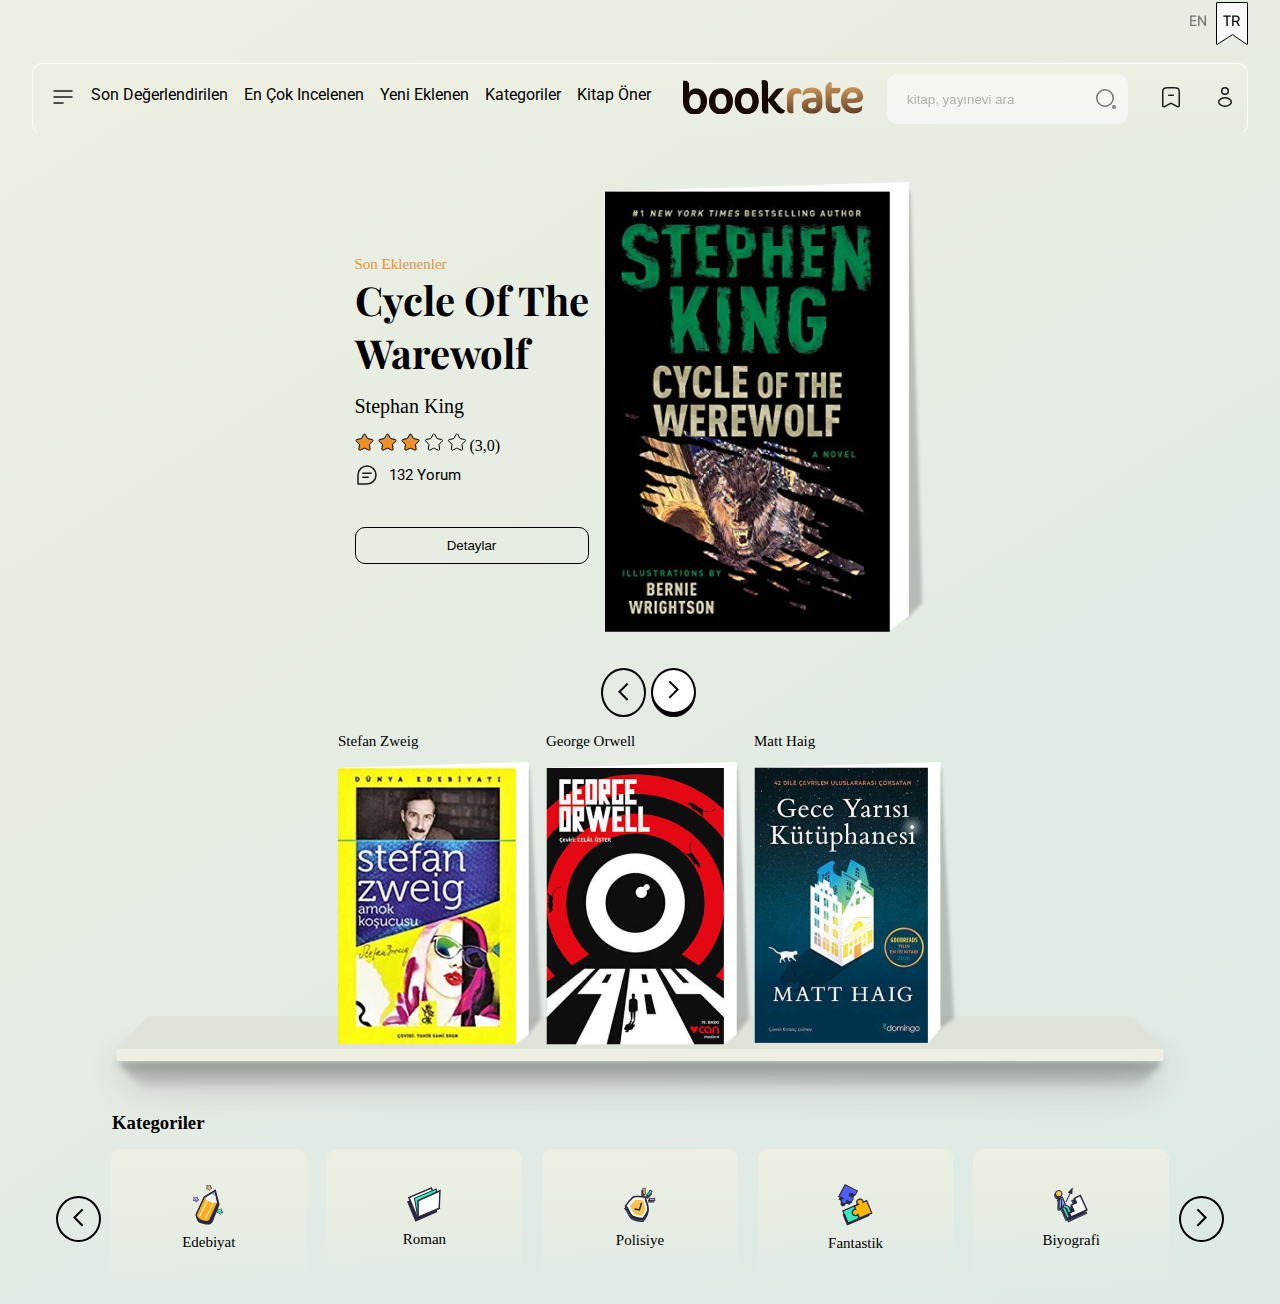
==== commit 3b7c1757: "refactor:logo" ====
--- a/index.html
+++ b/index.html
@@ -84,13 +84,7 @@
           </ul>
           <div class="logo">
             <a href="./index.html">
-              <img
-                src="./İmages/Logo.png"
-                width="120px"
-                height="25px"
-                ;
-                alt=""
-              />
+              <img src="./İmages/Logo.png" alt="Bookrate" />
             </a>
           </div>
           <div class="Navbar-sağ">
@@ -967,13 +961,7 @@
             </li>
             <li class="Mobile-NavbarListItem">
               <a href="./index.html">
-                <img
-                  src="./İmages/Logo.png"
-                  width="120px"
-                  height="25px"
-                  ;
-                  alt=""
-                />
+                <img src="./İmages/Logo.png" alt="Bookrate" />
               </a>
             </li>
             <li class="Mobile-NavbarListItem">
--- a/css/style.css
+++ b/css/style.css
@@ -86,20 +86,21 @@
 }
 
 .NavbarListItem a {
-  font-family: 'Gilroy';
-  font-style: normal;
-  font-weight: 500;
-  font-size: 13px;
-  line-height: 16px;
-  /* identical to box height */
-  text-transform: capitalize;
-  color: #000000;
+  font-family: 'Roboto';
+  font-style: normal;
+  font-weight: 400;
+  font-size: 15px;
+  font-size: clamp(1rem, 1.0781rem + -0.25vw, 0.9375rem);
+  /* identical to box height */
   text-decoration: none;
+  text-transform: capitalize;
+  color: #000000;
   white-space: nowrap;
+
 }
 
 .logo {
-  margin-right: 10rem;
+  margin: 0 auto;
 }
 
 .Navbar-sağ {
@@ -118,8 +119,7 @@
   border-radius: 10px;
   height: 50px;
   padding: 5px 10px;
-  /* width: 700px; */
-  margin-right: 2rem;
+  /* margin-right: 2rem; */
 }
 
 .Navbar-input-wrapper input {
@@ -136,7 +136,7 @@
 }
 
 .Navbar-sağ a svg {
-  width: 20px;
+  font-size: clamp(1rem, 1.0781rem + -0.25vw, 0.9375rem);
 }
 
 /*Navbar End*/
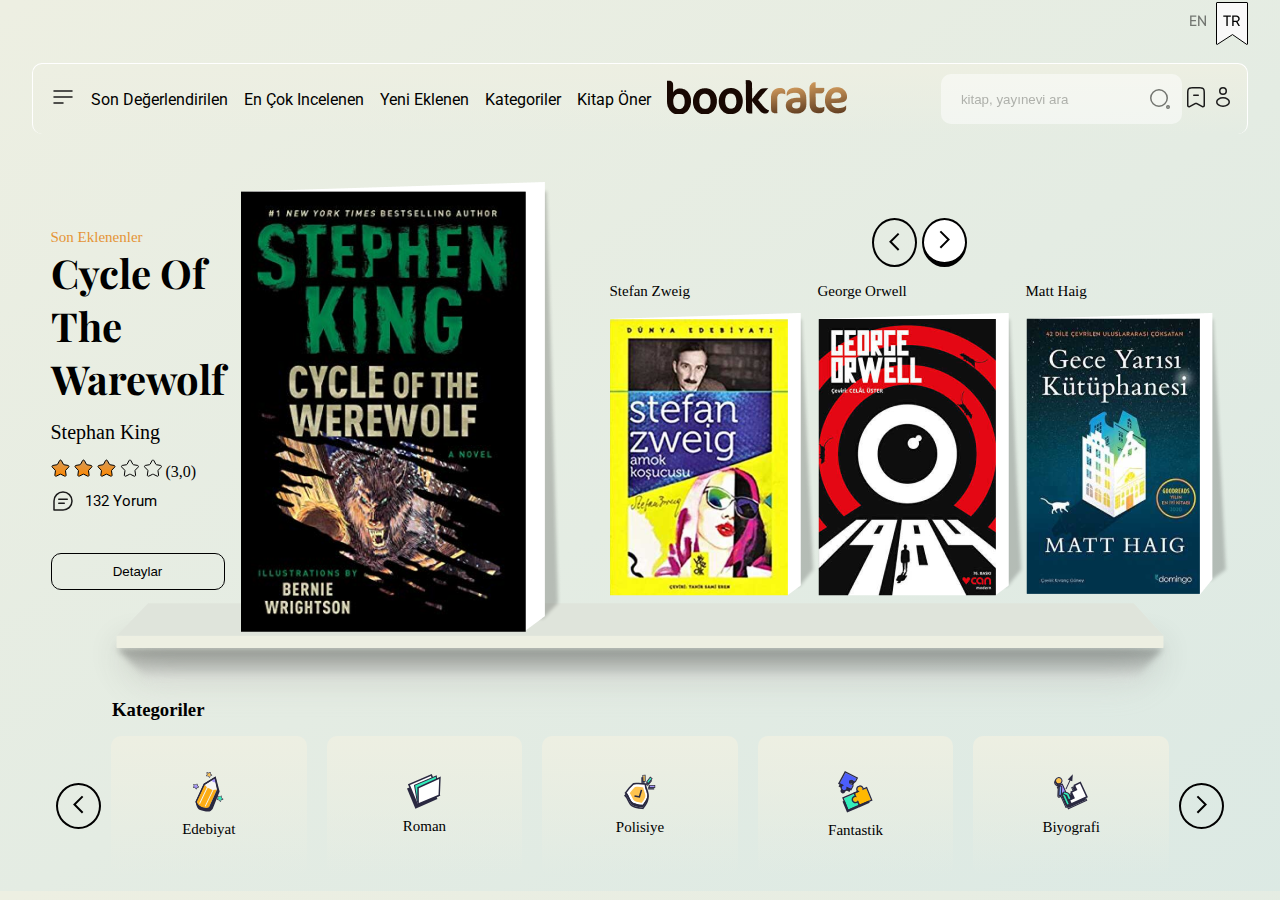
==== commit 20b5ff30: "refactor:add to hamburger" ====
--- a/index.html
+++ b/index.html
@@ -39,8 +39,8 @@
       </div>
       <div class="row">
         <div class="Navbar">
-          <ul class="NavbarList">
-            <li class="NavbarListItem">
+          <ul class="NavbarList menü">
+            <li class="NavbarListItem menu__button">
               <a href="">
                 <svg
                   width="24"
@@ -69,7 +69,292 @@
                   />
                 </svg>
               </a>
+              <div class="menu__inner">
+                <ul class="menu__inner__list">
+                  <li class="menu__inner_list_item">
+                    <a href="">Hakkımızda</a>
+                  </li>
+                  <li class="menu__inner_list_item">
+                    <a href="">Sıkça sorulan sorular</a>
+                  </li>
+                  <li class="menu__inner_list_item">
+                    <a href="">iletişim</a>
+                  </li>
+                </ul>
+                <div class="menu__inner__KVKK">
+                  <a href="#">kvkk</a>
+                  <a href="#">Çerez Politikası</a>
+                  <a href="#">Gizlilik</a>
+                </div>
+                <div class="menu__about-socials">
+                  <svg
+                    width="24"
+                    height="24"
+                    viewBox="0 0 24 24"
+                    fill="none"
+                    xmlns="http://www.w3.org/2000/svg"
+                  >
+                    <path
+                      d="M2.5 12C2.5 7.52166 2.5 5.28249 3.89124 3.89124C5.28249 2.5 7.52166 2.5 12 2.5C16.4783 2.5 18.7175 2.5 20.1088 3.89124C21.5 5.28249 21.5 7.52166 21.5 12C21.5 16.4783 21.5 18.7175 20.1088 20.1088C18.7175 21.5 16.4783 21.5 12 21.5C7.52166 21.5 5.28249 21.5 3.89124 20.1088C2.5 18.7175 2.5 16.4783 2.5 12Z"
+                      stroke="#2A353D"
+                      stroke-width="1.5"
+                      stroke-linejoin="round"
+                    />
+                    <path
+                      d="M16.5 12C16.5 14.4853 14.4853 16.5 12 16.5C9.51472 16.5 7.5 14.4853 7.5 12C7.5 9.51472 9.51472 7.5 12 7.5C14.4853 7.5 16.5 9.51472 16.5 12Z"
+                      stroke="#2A353D"
+                      stroke-width="1.5"
+                    />
+                    <path
+                      d="M17.5078 6.5L17.4988 6.5"
+                      stroke="#2A353D"
+                      stroke-width="2"
+                      stroke-linecap="round"
+                      stroke-linejoin="round"
+                    />
+                  </svg>
+                  <svg
+                    width="24"
+                    height="24"
+                    viewBox="0 0 24 24"
+                    fill="none"
+                    xmlns="http://www.w3.org/2000/svg"
+                  >
+                    <path
+                      fill-rule="evenodd"
+                      clip-rule="evenodd"
+                      d="M6.18182 10.3333C5.20406 10.3333 5 10.5252 5 11.4444V13.1111C5 14.0304 5.20406 14.2222 6.18182 14.2222H8.54545V20.8889C8.54545 21.8081 8.74951 22 9.72727 22H12.0909C13.0687 22 13.2727 21.8081 13.2727 20.8889V14.2222H15.9267C16.6683 14.2222 16.8594 14.0867 17.0631 13.4164L17.5696 11.7497C17.9185 10.6014 17.7035 10.3333 16.4332 10.3333H13.2727V7.55556C13.2727 6.94191 13.8018 6.44444 14.4545 6.44444H17.8182C18.7959 6.44444 19 6.25259 19 5.33333V3.11111C19 2.19185 18.7959 2 17.8182 2H14.4545C11.191 2 8.54545 4.48731 8.54545 7.55556V10.3333H6.18182Z"
+                      stroke="#2A353D"
+                      stroke-width="1.5"
+                      stroke-linejoin="round"
+                    />
+                  </svg>
+                  <svg
+                    width="24"
+                    height="24"
+                    viewBox="0 0 24 24"
+                    fill="none"
+                    xmlns="http://www.w3.org/2000/svg"
+                  >
+                    <path
+                      d="M2 18.5C3.76504 19.521 5.81428 20 8 20C14.4808 20 19.7617 14.8625 19.9922 8.43797L22 4.5L18.6458 5C17.9407 4.37764 17.0144 4 16 4C13.4276 4 11.5007 6.51734 12.1209 8.98003C8.56784 9.20927 5.34867 7.0213 3.48693 4.10523C2.25147 8.30185 3.39629 13.3561 6.5 16.4705C6.5 17.647 3.5 18.3488 2 18.5Z"
+                      stroke="#2A353D"
+                      stroke-width="1.5"
+                      stroke-linejoin="round"
+                    />
+                  </svg>
+                  <svg
+                    width="24"
+                    height="24"
+                    viewBox="0 0 24 24"
+                    fill="none"
+                    xmlns="http://www.w3.org/2000/svg"
+                  >
+                    <path
+                      d="M12 20.5C13.8097 20.5 15.5451 20.3212 17.1534 19.9934C19.1623 19.5839 20.1668 19.3791 21.0834 18.2006C22 17.0221 22 15.6693 22 12.9635V11.0365C22 8.33073 22 6.97787 21.0834 5.79937C20.1668 4.62088 19.1623 4.41613 17.1534 4.00662C15.5451 3.67877 13.8097 3.5 12 3.5C10.1903 3.5 8.45489 3.67877 6.84656 4.00662C4.83766 4.41613 3.83321 4.62088 2.9166 5.79937C2 6.97787 2 8.33073 2 11.0365V12.9635C2 15.6693 2 17.0221 2.9166 18.2006C3.83321 19.3791 4.83766 19.5839 6.84656 19.9934C8.45489 20.3212 10.1903 20.5 12 20.5Z"
+                      stroke="#2A353D"
+                      stroke-width="1.5"
+                    />
+                    <path
+                      d="M15.9621 12.3129C15.8137 12.9187 15.0241 13.3538 13.4449 14.2241C11.7272 15.1705 10.8684 15.6438 10.1728 15.4615C9.9372 15.3997 9.7202 15.2911 9.53799 15.1438C9 14.7089 9 13.8059 9 12C9 10.1941 9 9.29112 9.53799 8.85618C9.7202 8.70886 9.9372 8.60029 10.1728 8.53854C10.8684 8.35621 11.7272 8.82945 13.4449 9.77593C15.0241 10.6462 15.8137 11.0813 15.9621 11.6871C16.0126 11.8933 16.0126 12.1067 15.9621 12.3129Z"
+                      stroke="#2A353D"
+                      stroke-width="1.5"
+                      stroke-linejoin="round"
+                    />
+                  </svg>
+                </div>
+              </div>
+              <div class="menu__inner">
+                <ul class="menu__inner__list">
+                  <li class="menu__inner_list_item">
+                    <a href="">Hakkımızda</a>
+                  </li>
+                  <li class="menu__inner_list_item">
+                    <a href="">Sıkça sorulan sorular</a>
+                  </li>
+                  <li class="menu__inner_list_item">
+                    <a href="">iletişim</a>
+                  </li>
+                </ul>
+                <div class="menu__inner__KVKK">
+                  <a href="#">kvkk</a>
+                  <a href="#">Çerez Politikası</a>
+                  <a href="#">Gizlilik</a>
+                </div>
+                <div class="menu__about-socials">
+                  <svg
+                    width="24"
+                    height="24"
+                    viewBox="0 0 24 24"
+                    fill="none"
+                    xmlns="http://www.w3.org/2000/svg"
+                  >
+                    <path
+                      d="M2.5 12C2.5 7.52166 2.5 5.28249 3.89124 3.89124C5.28249 2.5 7.52166 2.5 12 2.5C16.4783 2.5 18.7175 2.5 20.1088 3.89124C21.5 5.28249 21.5 7.52166 21.5 12C21.5 16.4783 21.5 18.7175 20.1088 20.1088C18.7175 21.5 16.4783 21.5 12 21.5C7.52166 21.5 5.28249 21.5 3.89124 20.1088C2.5 18.7175 2.5 16.4783 2.5 12Z"
+                      stroke="#2A353D"
+                      stroke-width="1.5"
+                      stroke-linejoin="round"
+                    />
+                    <path
+                      d="M16.5 12C16.5 14.4853 14.4853 16.5 12 16.5C9.51472 16.5 7.5 14.4853 7.5 12C7.5 9.51472 9.51472 7.5 12 7.5C14.4853 7.5 16.5 9.51472 16.5 12Z"
+                      stroke="#2A353D"
+                      stroke-width="1.5"
+                    />
+                    <path
+                      d="M17.5078 6.5L17.4988 6.5"
+                      stroke="#2A353D"
+                      stroke-width="2"
+                      stroke-linecap="round"
+                      stroke-linejoin="round"
+                    />
+                  </svg>
+                  <svg
+                    width="24"
+                    height="24"
+                    viewBox="0 0 24 24"
+                    fill="none"
+                    xmlns="http://www.w3.org/2000/svg"
+                  >
+                    <path
+                      fill-rule="evenodd"
+                      clip-rule="evenodd"
+                      d="M6.18182 10.3333C5.20406 10.3333 5 10.5252 5 11.4444V13.1111C5 14.0304 5.20406 14.2222 6.18182 14.2222H8.54545V20.8889C8.54545 21.8081 8.74951 22 9.72727 22H12.0909C13.0687 22 13.2727 21.8081 13.2727 20.8889V14.2222H15.9267C16.6683 14.2222 16.8594 14.0867 17.0631 13.4164L17.5696 11.7497C17.9185 10.6014 17.7035 10.3333 16.4332 10.3333H13.2727V7.55556C13.2727 6.94191 13.8018 6.44444 14.4545 6.44444H17.8182C18.7959 6.44444 19 6.25259 19 5.33333V3.11111C19 2.19185 18.7959 2 17.8182 2H14.4545C11.191 2 8.54545 4.48731 8.54545 7.55556V10.3333H6.18182Z"
+                      stroke="#2A353D"
+                      stroke-width="1.5"
+                      stroke-linejoin="round"
+                    />
+                  </svg>
+                  <svg
+                    width="24"
+                    height="24"
+                    viewBox="0 0 24 24"
+                    fill="none"
+                    xmlns="http://www.w3.org/2000/svg"
+                  >
+                    <path
+                      d="M2 18.5C3.76504 19.521 5.81428 20 8 20C14.4808 20 19.7617 14.8625 19.9922 8.43797L22 4.5L18.6458 5C17.9407 4.37764 17.0144 4 16 4C13.4276 4 11.5007 6.51734 12.1209 8.98003C8.56784 9.20927 5.34867 7.0213 3.48693 4.10523C2.25147 8.30185 3.39629 13.3561 6.5 16.4705C6.5 17.647 3.5 18.3488 2 18.5Z"
+                      stroke="#2A353D"
+                      stroke-width="1.5"
+                      stroke-linejoin="round"
+                    />
+                  </svg>
+                  <svg
+                    width="24"
+                    height="24"
+                    viewBox="0 0 24 24"
+                    fill="none"
+                    xmlns="http://www.w3.org/2000/svg"
+                  >
+                    <path
+                      d="M12 20.5C13.8097 20.5 15.5451 20.3212 17.1534 19.9934C19.1623 19.5839 20.1668 19.3791 21.0834 18.2006C22 17.0221 22 15.6693 22 12.9635V11.0365C22 8.33073 22 6.97787 21.0834 5.79937C20.1668 4.62088 19.1623 4.41613 17.1534 4.00662C15.5451 3.67877 13.8097 3.5 12 3.5C10.1903 3.5 8.45489 3.67877 6.84656 4.00662C4.83766 4.41613 3.83321 4.62088 2.9166 5.79937C2 6.97787 2 8.33073 2 11.0365V12.9635C2 15.6693 2 17.0221 2.9166 18.2006C3.83321 19.3791 4.83766 19.5839 6.84656 19.9934C8.45489 20.3212 10.1903 20.5 12 20.5Z"
+                      stroke="#2A353D"
+                      stroke-width="1.5"
+                    />
+                    <path
+                      d="M15.9621 12.3129C15.8137 12.9187 15.0241 13.3538 13.4449 14.2241C11.7272 15.1705 10.8684 15.6438 10.1728 15.4615C9.9372 15.3997 9.7202 15.2911 9.53799 15.1438C9 14.7089 9 13.8059 9 12C9 10.1941 9 9.29112 9.53799 8.85618C9.7202 8.70886 9.9372 8.60029 10.1728 8.53854C10.8684 8.35621 11.7272 8.82945 13.4449 9.77593C15.0241 10.6462 15.8137 11.0813 15.9621 11.6871C16.0126 11.8933 16.0126 12.1067 15.9621 12.3129Z"
+                      stroke="#2A353D"
+                      stroke-width="1.5"
+                      stroke-linejoin="round"
+                    />
+                  </svg>
+                </div>
+              </div>
             </li>
+            <div class="menu__inner">
+              <ul class="menu__inner__list">
+                <li class="menu__inner_list_item">
+                  <a href="">Hakkımızda</a>
+                </li>
+                <li class="menu__inner_list_item">
+                  <a href="">Sıkça sorulan sorular</a>
+                </li>
+                <li class="menu__inner_list_item">
+                  <a href="">iletişim</a>
+                </li>
+              </ul>
+              <div class="menu__inner__KVKK">
+                <a href="#">kvkk</a>
+                <a href="#">Çerez Politikası</a>
+                <a href="#">Gizlilik</a>
+              </div>
+              <div class="menu__about-socials">
+                <svg
+                  width="24"
+                  height="24"
+                  viewBox="0 0 24 24"
+                  fill="none"
+                  xmlns="http://www.w3.org/2000/svg"
+                >
+                  <path
+                    d="M2.5 12C2.5 7.52166 2.5 5.28249 3.89124 3.89124C5.28249 2.5 7.52166 2.5 12 2.5C16.4783 2.5 18.7175 2.5 20.1088 3.89124C21.5 5.28249 21.5 7.52166 21.5 12C21.5 16.4783 21.5 18.7175 20.1088 20.1088C18.7175 21.5 16.4783 21.5 12 21.5C7.52166 21.5 5.28249 21.5 3.89124 20.1088C2.5 18.7175 2.5 16.4783 2.5 12Z"
+                    stroke="#2A353D"
+                    stroke-width="1.5"
+                    stroke-linejoin="round"
+                  />
+                  <path
+                    d="M16.5 12C16.5 14.4853 14.4853 16.5 12 16.5C9.51472 16.5 7.5 14.4853 7.5 12C7.5 9.51472 9.51472 7.5 12 7.5C14.4853 7.5 16.5 9.51472 16.5 12Z"
+                    stroke="#2A353D"
+                    stroke-width="1.5"
+                  />
+                  <path
+                    d="M17.5078 6.5L17.4988 6.5"
+                    stroke="#2A353D"
+                    stroke-width="2"
+                    stroke-linecap="round"
+                    stroke-linejoin="round"
+                  />
+                </svg>
+                <svg
+                  width="24"
+                  height="24"
+                  viewBox="0 0 24 24"
+                  fill="none"
+                  xmlns="http://www.w3.org/2000/svg"
+                >
+                  <path
+                    fill-rule="evenodd"
+                    clip-rule="evenodd"
+                    d="M6.18182 10.3333C5.20406 10.3333 5 10.5252 5 11.4444V13.1111C5 14.0304 5.20406 14.2222 6.18182 14.2222H8.54545V20.8889C8.54545 21.8081 8.74951 22 9.72727 22H12.0909C13.0687 22 13.2727 21.8081 13.2727 20.8889V14.2222H15.9267C16.6683 14.2222 16.8594 14.0867 17.0631 13.4164L17.5696 11.7497C17.9185 10.6014 17.7035 10.3333 16.4332 10.3333H13.2727V7.55556C13.2727 6.94191 13.8018 6.44444 14.4545 6.44444H17.8182C18.7959 6.44444 19 6.25259 19 5.33333V3.11111C19 2.19185 18.7959 2 17.8182 2H14.4545C11.191 2 8.54545 4.48731 8.54545 7.55556V10.3333H6.18182Z"
+                    stroke="#2A353D"
+                    stroke-width="1.5"
+                    stroke-linejoin="round"
+                  />
+                </svg>
+                <svg
+                  width="24"
+                  height="24"
+                  viewBox="0 0 24 24"
+                  fill="none"
+                  xmlns="http://www.w3.org/2000/svg"
+                >
+                  <path
+                    d="M2 18.5C3.76504 19.521 5.81428 20 8 20C14.4808 20 19.7617 14.8625 19.9922 8.43797L22 4.5L18.6458 5C17.9407 4.37764 17.0144 4 16 4C13.4276 4 11.5007 6.51734 12.1209 8.98003C8.56784 9.20927 5.34867 7.0213 3.48693 4.10523C2.25147 8.30185 3.39629 13.3561 6.5 16.4705C6.5 17.647 3.5 18.3488 2 18.5Z"
+                    stroke="#2A353D"
+                    stroke-width="1.5"
+                    stroke-linejoin="round"
+                  />
+                </svg>
+                <svg
+                  width="24"
+                  height="24"
+                  viewBox="0 0 24 24"
+                  fill="none"
+                  xmlns="http://www.w3.org/2000/svg"
+                >
+                  <path
+                    d="M12 20.5C13.8097 20.5 15.5451 20.3212 17.1534 19.9934C19.1623 19.5839 20.1668 19.3791 21.0834 18.2006C22 17.0221 22 15.6693 22 12.9635V11.0365C22 8.33073 22 6.97787 21.0834 5.79937C20.1668 4.62088 19.1623 4.41613 17.1534 4.00662C15.5451 3.67877 13.8097 3.5 12 3.5C10.1903 3.5 8.45489 3.67877 6.84656 4.00662C4.83766 4.41613 3.83321 4.62088 2.9166 5.79937C2 6.97787 2 8.33073 2 11.0365V12.9635C2 15.6693 2 17.0221 2.9166 18.2006C3.83321 19.3791 4.83766 19.5839 6.84656 19.9934C8.45489 20.3212 10.1903 20.5 12 20.5Z"
+                    stroke="#2A353D"
+                    stroke-width="1.5"
+                  />
+                  <path
+                    d="M15.9621 12.3129C15.8137 12.9187 15.0241 13.3538 13.4449 14.2241C11.7272 15.1705 10.8684 15.6438 10.1728 15.4615C9.9372 15.3997 9.7202 15.2911 9.53799 15.1438C9 14.7089 9 13.8059 9 12C9 10.1941 9 9.29112 9.53799 8.85618C9.7202 8.70886 9.9372 8.60029 10.1728 8.53854C10.8684 8.35621 11.7272 8.82945 13.4449 9.77593C15.0241 10.6462 15.8137 11.0813 15.9621 11.6871C16.0126 11.8933 16.0126 12.1067 15.9621 12.3129Z"
+                    stroke="#2A353D"
+                    stroke-width="1.5"
+                    stroke-linejoin="round"
+                  />
+                </svg>
+              </div>
+            </div>
             <li class="NavbarListItem">
               <a href="./kitap_listesi.html">Son Değerlendirilen</a>
             </li>
@@ -81,12 +366,15 @@
             <li class="NavbarListItem">
               <a href="./hesabım.html">Kitap Öner</a>
             </li>
+            <li class="NavbarListItem">
+              <div class="logo">
+                <a href="./index.html">
+                  <img src="./İmages/Logo.png" alt="Bookrate" />
+                </a>
+              </div>
+            </li>
           </ul>
-          <div class="logo">
-            <a href="./index.html">
-              <img src="./İmages/Logo.png" alt="Bookrate" />
-            </a>
-          </div>
+
           <div class="Navbar-sağ">
             <div class="Navbar-input-wrapper">
               <input type="text" placeholder="kitap, yayınevi ara" />
@@ -928,8 +1216,8 @@
     <div id="mobile-container" class="container">
       <div class="row">
         <div class="Mobile-Navbar">
-          <ul class="Mobile-NavbarList">
-            <li class="Mobile-NavbarListItem">
+          <ul class="Mobile-NavbarList menü">
+            <li class="Mobile-NavbarListItem menu__button">
               <a href="">
                 <svg
                   width="24"
@@ -958,6 +1246,101 @@
                   />
                 </svg>
               </a>
+              <div class="menu__inner">
+                <ul class="menu__inner__list">
+                  <li class="menu__inner_list_item">
+                    <a href="">Hakkımızda</a>
+                  </li>
+                  <li class="menu__inner_list_item">
+                    <a href="">Sıkça sorulan sorular</a>
+                  </li>
+                  <li class="menu__inner_list_item">
+                    <a href="">iletişim</a>
+                  </li>
+                </ul>
+                <div class="menu__inner__KVKK">
+                  <a href="#">kvkk</a>
+                  <a href="#">Çerez Politikası</a>
+                  <a href="#">Gizlilik</a>
+                </div>
+                <div class="menu__about-socials">
+                  <svg
+                    width="24"
+                    height="24"
+                    viewBox="0 0 24 24"
+                    fill="none"
+                    xmlns="http://www.w3.org/2000/svg"
+                  >
+                    <path
+                      d="M2.5 12C2.5 7.52166 2.5 5.28249 3.89124 3.89124C5.28249 2.5 7.52166 2.5 12 2.5C16.4783 2.5 18.7175 2.5 20.1088 3.89124C21.5 5.28249 21.5 7.52166 21.5 12C21.5 16.4783 21.5 18.7175 20.1088 20.1088C18.7175 21.5 16.4783 21.5 12 21.5C7.52166 21.5 5.28249 21.5 3.89124 20.1088C2.5 18.7175 2.5 16.4783 2.5 12Z"
+                      stroke="#2A353D"
+                      stroke-width="1.5"
+                      stroke-linejoin="round"
+                    />
+                    <path
+                      d="M16.5 12C16.5 14.4853 14.4853 16.5 12 16.5C9.51472 16.5 7.5 14.4853 7.5 12C7.5 9.51472 9.51472 7.5 12 7.5C14.4853 7.5 16.5 9.51472 16.5 12Z"
+                      stroke="#2A353D"
+                      stroke-width="1.5"
+                    />
+                    <path
+                      d="M17.5078 6.5L17.4988 6.5"
+                      stroke="#2A353D"
+                      stroke-width="2"
+                      stroke-linecap="round"
+                      stroke-linejoin="round"
+                    />
+                  </svg>
+                  <svg
+                    width="24"
+                    height="24"
+                    viewBox="0 0 24 24"
+                    fill="none"
+                    xmlns="http://www.w3.org/2000/svg"
+                  >
+                    <path
+                      fill-rule="evenodd"
+                      clip-rule="evenodd"
+                      d="M6.18182 10.3333C5.20406 10.3333 5 10.5252 5 11.4444V13.1111C5 14.0304 5.20406 14.2222 6.18182 14.2222H8.54545V20.8889C8.54545 21.8081 8.74951 22 9.72727 22H12.0909C13.0687 22 13.2727 21.8081 13.2727 20.8889V14.2222H15.9267C16.6683 14.2222 16.8594 14.0867 17.0631 13.4164L17.5696 11.7497C17.9185 10.6014 17.7035 10.3333 16.4332 10.3333H13.2727V7.55556C13.2727 6.94191 13.8018 6.44444 14.4545 6.44444H17.8182C18.7959 6.44444 19 6.25259 19 5.33333V3.11111C19 2.19185 18.7959 2 17.8182 2H14.4545C11.191 2 8.54545 4.48731 8.54545 7.55556V10.3333H6.18182Z"
+                      stroke="#2A353D"
+                      stroke-width="1.5"
+                      stroke-linejoin="round"
+                    />
+                  </svg>
+                  <svg
+                    width="24"
+                    height="24"
+                    viewBox="0 0 24 24"
+                    fill="none"
+                    xmlns="http://www.w3.org/2000/svg"
+                  >
+                    <path
+                      d="M2 18.5C3.76504 19.521 5.81428 20 8 20C14.4808 20 19.7617 14.8625 19.9922 8.43797L22 4.5L18.6458 5C17.9407 4.37764 17.0144 4 16 4C13.4276 4 11.5007 6.51734 12.1209 8.98003C8.56784 9.20927 5.34867 7.0213 3.48693 4.10523C2.25147 8.30185 3.39629 13.3561 6.5 16.4705C6.5 17.647 3.5 18.3488 2 18.5Z"
+                      stroke="#2A353D"
+                      stroke-width="1.5"
+                      stroke-linejoin="round"
+                    />
+                  </svg>
+                  <svg
+                    width="24"
+                    height="24"
+                    viewBox="0 0 24 24"
+                    fill="none"
+                    xmlns="http://www.w3.org/2000/svg"
+                  >
+                    <path
+                      d="M12 20.5C13.8097 20.5 15.5451 20.3212 17.1534 19.9934C19.1623 19.5839 20.1668 19.3791 21.0834 18.2006C22 17.0221 22 15.6693 22 12.9635V11.0365C22 8.33073 22 6.97787 21.0834 5.79937C20.1668 4.62088 19.1623 4.41613 17.1534 4.00662C15.5451 3.67877 13.8097 3.5 12 3.5C10.1903 3.5 8.45489 3.67877 6.84656 4.00662C4.83766 4.41613 3.83321 4.62088 2.9166 5.79937C2 6.97787 2 8.33073 2 11.0365V12.9635C2 15.6693 2 17.0221 2.9166 18.2006C3.83321 19.3791 4.83766 19.5839 6.84656 19.9934C8.45489 20.3212 10.1903 20.5 12 20.5Z"
+                      stroke="#2A353D"
+                      stroke-width="1.5"
+                    />
+                    <path
+                      d="M15.9621 12.3129C15.8137 12.9187 15.0241 13.3538 13.4449 14.2241C11.7272 15.1705 10.8684 15.6438 10.1728 15.4615C9.9372 15.3997 9.7202 15.2911 9.53799 15.1438C9 14.7089 9 13.8059 9 12C9 10.1941 9 9.29112 9.53799 8.85618C9.7202 8.70886 9.9372 8.60029 10.1728 8.53854C10.8684 8.35621 11.7272 8.82945 13.4449 9.77593C15.0241 10.6462 15.8137 11.0813 15.9621 11.6871C16.0126 11.8933 16.0126 12.1067 15.9621 12.3129Z"
+                      stroke="#2A353D"
+                      stroke-width="1.5"
+                      stroke-linejoin="round"
+                    />
+                  </svg>
+                </div>
+              </div>
             </li>
             <li class="Mobile-NavbarListItem">
               <a href="./index.html">
--- a/css/style.css
+++ b/css/style.css
@@ -62,9 +62,9 @@
 
 /*Navbar */
 .Navbar {
+  width: 100%;
   padding: 10px;
   display: flex;
-  width: 100%;
   margin-top: 18px;
   justify-content: space-between;
   align-items: center;
@@ -78,6 +78,7 @@
 
 .NavbarList {
   display: flex;
+  align-items: center;
 }
 
 .NavbarListItem {
@@ -105,8 +106,8 @@
 
 .Navbar-sağ {
   display: flex;
-  justify-content: space-between;
-  width: 350px;
+  justify-content: space-evenly;
+  width: 25%;
   align-items: center;
 }
 
@@ -120,6 +121,16 @@
   height: 50px;
   padding: 5px 10px;
   /* margin-right: 2rem; */
+}
+
+@media only screen and (max-width: 1116px) {
+  .Navbar-input-wrapper {
+    display: none;
+  }
+
+  .Navbar-sağ {
+    /* justify-content: ; */
+  }
 }
 
 .Navbar-input-wrapper input {
@@ -149,8 +160,14 @@
   align-items: center;
   position: relative;
   justify-content: center;
-}
-
+  gap: 32px;
+}
+
+@media only screen and (max-width: 1116px) {
+  .Slider {
+    flex-direction: column;
+  }
+}
 
 .BottomSlideImg {
   width: 100%;
@@ -276,11 +293,6 @@
   margin-top: 0.7rem;
 }
 
-.Slider {
-  flex-direction: column;
-  align-items: center;
-  gap: 32px;
-}
 
 .Slider-left {
   display: flex;
@@ -939,10 +951,12 @@
 
 .öneri-wrapper img {
   z-index: -1;
+  max-width: 500px;
+  width: 100%;
 }
 
 .öneri-left {
-  padding: 2rem;
+  padding: 2rem 0;
 }
 
 .öneri-wrapper svg {
@@ -1017,6 +1031,18 @@
   grid-template-rows: repeat(5, auto);
   grid-column-gap: 5px;
   grid-row-gap: 0px;
+  white-space: wrap;
+}
+
+@media only screen and (max-width: 1116px) {
+  .book-list-wrapper {
+    display: grid;
+    grid-template-columns: repeat(4, 240px);
+    grid-template-rows: repeat(5, auto);
+    grid-column-gap: 5px;
+    grid-row-gap: 0px;
+    white-space: wrap;
+  }
 }
 
 .book-list-desc {
@@ -1340,4 +1366,101 @@
   }
 }
 
-/* Mobile Ana sayfa AND */+/* Mobile Ana sayfa AND */
+
+
+/* Hamburger */
+.NavbarListItem {
+  position: relative;
+}
+
+.menu {
+  display: flex;
+  flex-direction: column;
+  align-items: flex-start;
+  position: relative;
+}
+
+.menu__button {}
+
+.menu__inner {
+  background: #FDFBF7;
+  border-radius: 20px;
+  color: #000000;
+  z-index: 2;
+  height: 300px;
+  width: 1300%;
+  min-width: 100%;
+  display: none;
+  position: absolute;
+  border-radius: 1;
+  top: 2rem;
+  left: 0;
+  padding: 1rem;
+}
+
+.menu__inner_list {
+  display: flex;
+  flex-direction: column;
+}
+
+.menu__inner_list_item {
+
+  list-style-type: none;
+  margin: 10px 0;
+}
+
+.menu__inner_list_item a {
+  font-family: 'Playfair Display';
+  font-style: normal;
+  font-weight: 700;
+  font-size: 20px;
+  line-height: 27px;
+  /* identical to box height */
+
+  text-transform: capitalize;
+
+  color: #000000;
+
+
+}
+
+.menu__inner.show {
+  display: revert;
+}
+
+.menu__inner__KVKK {
+  display: flex;
+  align-items: center;
+  justify-content: space-between;
+  margin-top: 5rem !important;
+  margin: 0 5px;
+}
+
+.menu__inner__KVKK a {
+
+  font-family: 'Roboto';
+  font-style: normal;
+  font-weight: 400;
+  font-size: 15px;
+  line-height: 18px;
+  flex-wrap: nowrap;
+  /* identical to box height */
+
+  text-transform: capitalize;
+
+  color: #000000;
+
+}
+
+.menu__about-socials {
+  display: flex;
+  margin-top: 2rem;
+}
+
+.menu__about-socials svg {
+  cursor: pointer;
+  margin: 0 5px;
+}
+
+/* Hamburger and */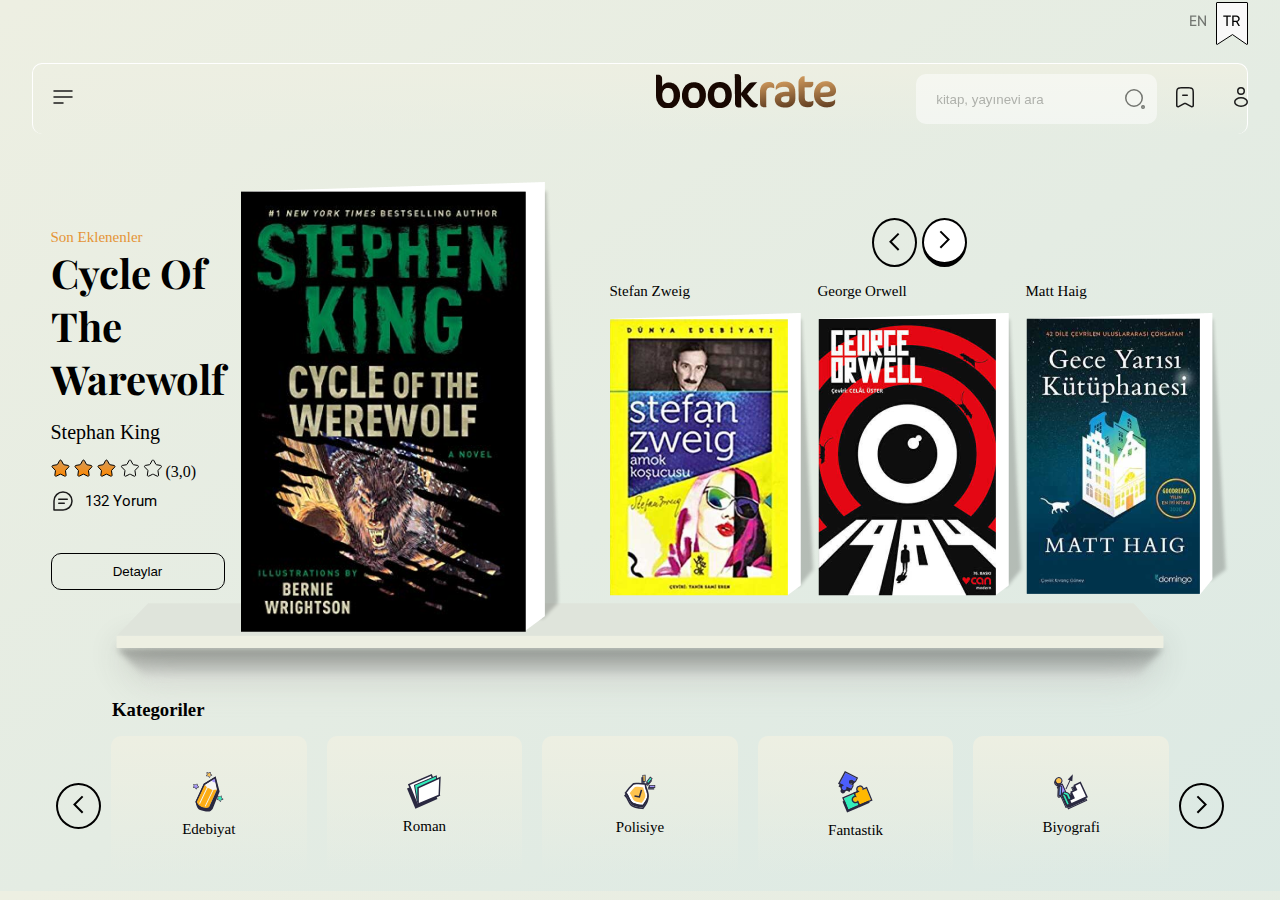
==== commit a348cc29: "refactor:navbar-grid add" ====
--- a/index.html
+++ b/index.html
@@ -39,227 +39,35 @@
       </div>
       <div class="row">
         <div class="Navbar">
-          <ul class="NavbarList menü">
-            <li class="NavbarListItem menu__button">
-              <a href="">
-                <svg
-                  width="24"
-                  height="24"
-                  viewBox="0 0 24 24"
-                  fill="none"
-                  xmlns="http://www.w3.org/2000/svg"
-                >
-                  <path
-                    d="M21 6H3"
-                    stroke="#1B1B1B"
-                    stroke-width="1.5"
-                    stroke-linecap="round"
-                  />
-                  <path
-                    d="M21 12H3"
-                    stroke="#1B1B1B"
-                    stroke-width="1.5"
-                    stroke-linecap="round"
-                  />
-                  <path
-                    d="M12 18H3"
-                    stroke="#1B1B1B"
-                    stroke-width="1.5"
-                    stroke-linecap="round"
-                  />
-                </svg>
-              </a>
-              <div class="menu__inner">
-                <ul class="menu__inner__list">
-                  <li class="menu__inner_list_item">
-                    <a href="">Hakkımızda</a>
-                  </li>
-                  <li class="menu__inner_list_item">
-                    <a href="">Sıkça sorulan sorular</a>
-                  </li>
-                  <li class="menu__inner_list_item">
-                    <a href="">iletişim</a>
-                  </li>
-                </ul>
-                <div class="menu__inner__KVKK">
-                  <a href="#">kvkk</a>
-                  <a href="#">Çerez Politikası</a>
-                  <a href="#">Gizlilik</a>
-                </div>
-                <div class="menu__about-socials">
-                  <svg
-                    width="24"
-                    height="24"
-                    viewBox="0 0 24 24"
-                    fill="none"
-                    xmlns="http://www.w3.org/2000/svg"
-                  >
-                    <path
-                      d="M2.5 12C2.5 7.52166 2.5 5.28249 3.89124 3.89124C5.28249 2.5 7.52166 2.5 12 2.5C16.4783 2.5 18.7175 2.5 20.1088 3.89124C21.5 5.28249 21.5 7.52166 21.5 12C21.5 16.4783 21.5 18.7175 20.1088 20.1088C18.7175 21.5 16.4783 21.5 12 21.5C7.52166 21.5 5.28249 21.5 3.89124 20.1088C2.5 18.7175 2.5 16.4783 2.5 12Z"
-                      stroke="#2A353D"
-                      stroke-width="1.5"
-                      stroke-linejoin="round"
-                    />
-                    <path
-                      d="M16.5 12C16.5 14.4853 14.4853 16.5 12 16.5C9.51472 16.5 7.5 14.4853 7.5 12C7.5 9.51472 9.51472 7.5 12 7.5C14.4853 7.5 16.5 9.51472 16.5 12Z"
-                      stroke="#2A353D"
-                      stroke-width="1.5"
-                    />
-                    <path
-                      d="M17.5078 6.5L17.4988 6.5"
-                      stroke="#2A353D"
-                      stroke-width="2"
-                      stroke-linecap="round"
-                      stroke-linejoin="round"
-                    />
-                  </svg>
-                  <svg
-                    width="24"
-                    height="24"
-                    viewBox="0 0 24 24"
-                    fill="none"
-                    xmlns="http://www.w3.org/2000/svg"
-                  >
-                    <path
-                      fill-rule="evenodd"
-                      clip-rule="evenodd"
-                      d="M6.18182 10.3333C5.20406 10.3333 5 10.5252 5 11.4444V13.1111C5 14.0304 5.20406 14.2222 6.18182 14.2222H8.54545V20.8889C8.54545 21.8081 8.74951 22 9.72727 22H12.0909C13.0687 22 13.2727 21.8081 13.2727 20.8889V14.2222H15.9267C16.6683 14.2222 16.8594 14.0867 17.0631 13.4164L17.5696 11.7497C17.9185 10.6014 17.7035 10.3333 16.4332 10.3333H13.2727V7.55556C13.2727 6.94191 13.8018 6.44444 14.4545 6.44444H17.8182C18.7959 6.44444 19 6.25259 19 5.33333V3.11111C19 2.19185 18.7959 2 17.8182 2H14.4545C11.191 2 8.54545 4.48731 8.54545 7.55556V10.3333H6.18182Z"
-                      stroke="#2A353D"
-                      stroke-width="1.5"
-                      stroke-linejoin="round"
-                    />
-                  </svg>
-                  <svg
-                    width="24"
-                    height="24"
-                    viewBox="0 0 24 24"
-                    fill="none"
-                    xmlns="http://www.w3.org/2000/svg"
-                  >
-                    <path
-                      d="M2 18.5C3.76504 19.521 5.81428 20 8 20C14.4808 20 19.7617 14.8625 19.9922 8.43797L22 4.5L18.6458 5C17.9407 4.37764 17.0144 4 16 4C13.4276 4 11.5007 6.51734 12.1209 8.98003C8.56784 9.20927 5.34867 7.0213 3.48693 4.10523C2.25147 8.30185 3.39629 13.3561 6.5 16.4705C6.5 17.647 3.5 18.3488 2 18.5Z"
-                      stroke="#2A353D"
-                      stroke-width="1.5"
-                      stroke-linejoin="round"
-                    />
-                  </svg>
-                  <svg
-                    width="24"
-                    height="24"
-                    viewBox="0 0 24 24"
-                    fill="none"
-                    xmlns="http://www.w3.org/2000/svg"
-                  >
-                    <path
-                      d="M12 20.5C13.8097 20.5 15.5451 20.3212 17.1534 19.9934C19.1623 19.5839 20.1668 19.3791 21.0834 18.2006C22 17.0221 22 15.6693 22 12.9635V11.0365C22 8.33073 22 6.97787 21.0834 5.79937C20.1668 4.62088 19.1623 4.41613 17.1534 4.00662C15.5451 3.67877 13.8097 3.5 12 3.5C10.1903 3.5 8.45489 3.67877 6.84656 4.00662C4.83766 4.41613 3.83321 4.62088 2.9166 5.79937C2 6.97787 2 8.33073 2 11.0365V12.9635C2 15.6693 2 17.0221 2.9166 18.2006C3.83321 19.3791 4.83766 19.5839 6.84656 19.9934C8.45489 20.3212 10.1903 20.5 12 20.5Z"
-                      stroke="#2A353D"
-                      stroke-width="1.5"
-                    />
-                    <path
-                      d="M15.9621 12.3129C15.8137 12.9187 15.0241 13.3538 13.4449 14.2241C11.7272 15.1705 10.8684 15.6438 10.1728 15.4615C9.9372 15.3997 9.7202 15.2911 9.53799 15.1438C9 14.7089 9 13.8059 9 12C9 10.1941 9 9.29112 9.53799 8.85618C9.7202 8.70886 9.9372 8.60029 10.1728 8.53854C10.8684 8.35621 11.7272 8.82945 13.4449 9.77593C15.0241 10.6462 15.8137 11.0813 15.9621 11.6871C16.0126 11.8933 16.0126 12.1067 15.9621 12.3129Z"
-                      stroke="#2A353D"
-                      stroke-width="1.5"
-                      stroke-linejoin="round"
-                    />
-                  </svg>
-                </div>
-              </div>
-              <div class="menu__inner">
-                <ul class="menu__inner__list">
-                  <li class="menu__inner_list_item">
-                    <a href="">Hakkımızda</a>
-                  </li>
-                  <li class="menu__inner_list_item">
-                    <a href="">Sıkça sorulan sorular</a>
-                  </li>
-                  <li class="menu__inner_list_item">
-                    <a href="">iletişim</a>
-                  </li>
-                </ul>
-                <div class="menu__inner__KVKK">
-                  <a href="#">kvkk</a>
-                  <a href="#">Çerez Politikası</a>
-                  <a href="#">Gizlilik</a>
-                </div>
-                <div class="menu__about-socials">
-                  <svg
-                    width="24"
-                    height="24"
-                    viewBox="0 0 24 24"
-                    fill="none"
-                    xmlns="http://www.w3.org/2000/svg"
-                  >
-                    <path
-                      d="M2.5 12C2.5 7.52166 2.5 5.28249 3.89124 3.89124C5.28249 2.5 7.52166 2.5 12 2.5C16.4783 2.5 18.7175 2.5 20.1088 3.89124C21.5 5.28249 21.5 7.52166 21.5 12C21.5 16.4783 21.5 18.7175 20.1088 20.1088C18.7175 21.5 16.4783 21.5 12 21.5C7.52166 21.5 5.28249 21.5 3.89124 20.1088C2.5 18.7175 2.5 16.4783 2.5 12Z"
-                      stroke="#2A353D"
-                      stroke-width="1.5"
-                      stroke-linejoin="round"
-                    />
-                    <path
-                      d="M16.5 12C16.5 14.4853 14.4853 16.5 12 16.5C9.51472 16.5 7.5 14.4853 7.5 12C7.5 9.51472 9.51472 7.5 12 7.5C14.4853 7.5 16.5 9.51472 16.5 12Z"
-                      stroke="#2A353D"
-                      stroke-width="1.5"
-                    />
-                    <path
-                      d="M17.5078 6.5L17.4988 6.5"
-                      stroke="#2A353D"
-                      stroke-width="2"
-                      stroke-linecap="round"
-                      stroke-linejoin="round"
-                    />
-                  </svg>
-                  <svg
-                    width="24"
-                    height="24"
-                    viewBox="0 0 24 24"
-                    fill="none"
-                    xmlns="http://www.w3.org/2000/svg"
-                  >
-                    <path
-                      fill-rule="evenodd"
-                      clip-rule="evenodd"
-                      d="M6.18182 10.3333C5.20406 10.3333 5 10.5252 5 11.4444V13.1111C5 14.0304 5.20406 14.2222 6.18182 14.2222H8.54545V20.8889C8.54545 21.8081 8.74951 22 9.72727 22H12.0909C13.0687 22 13.2727 21.8081 13.2727 20.8889V14.2222H15.9267C16.6683 14.2222 16.8594 14.0867 17.0631 13.4164L17.5696 11.7497C17.9185 10.6014 17.7035 10.3333 16.4332 10.3333H13.2727V7.55556C13.2727 6.94191 13.8018 6.44444 14.4545 6.44444H17.8182C18.7959 6.44444 19 6.25259 19 5.33333V3.11111C19 2.19185 18.7959 2 17.8182 2H14.4545C11.191 2 8.54545 4.48731 8.54545 7.55556V10.3333H6.18182Z"
-                      stroke="#2A353D"
-                      stroke-width="1.5"
-                      stroke-linejoin="round"
-                    />
-                  </svg>
-                  <svg
-                    width="24"
-                    height="24"
-                    viewBox="0 0 24 24"
-                    fill="none"
-                    xmlns="http://www.w3.org/2000/svg"
-                  >
-                    <path
-                      d="M2 18.5C3.76504 19.521 5.81428 20 8 20C14.4808 20 19.7617 14.8625 19.9922 8.43797L22 4.5L18.6458 5C17.9407 4.37764 17.0144 4 16 4C13.4276 4 11.5007 6.51734 12.1209 8.98003C8.56784 9.20927 5.34867 7.0213 3.48693 4.10523C2.25147 8.30185 3.39629 13.3561 6.5 16.4705C6.5 17.647 3.5 18.3488 2 18.5Z"
-                      stroke="#2A353D"
-                      stroke-width="1.5"
-                      stroke-linejoin="round"
-                    />
-                  </svg>
-                  <svg
-                    width="24"
-                    height="24"
-                    viewBox="0 0 24 24"
-                    fill="none"
-                    xmlns="http://www.w3.org/2000/svg"
-                  >
-                    <path
-                      d="M12 20.5C13.8097 20.5 15.5451 20.3212 17.1534 19.9934C19.1623 19.5839 20.1668 19.3791 21.0834 18.2006C22 17.0221 22 15.6693 22 12.9635V11.0365C22 8.33073 22 6.97787 21.0834 5.79937C20.1668 4.62088 19.1623 4.41613 17.1534 4.00662C15.5451 3.67877 13.8097 3.5 12 3.5C10.1903 3.5 8.45489 3.67877 6.84656 4.00662C4.83766 4.41613 3.83321 4.62088 2.9166 5.79937C2 6.97787 2 8.33073 2 11.0365V12.9635C2 15.6693 2 17.0221 2.9166 18.2006C3.83321 19.3791 4.83766 19.5839 6.84656 19.9934C8.45489 20.3212 10.1903 20.5 12 20.5Z"
-                      stroke="#2A353D"
-                      stroke-width="1.5"
-                    />
-                    <path
-                      d="M15.9621 12.3129C15.8137 12.9187 15.0241 13.3538 13.4449 14.2241C11.7272 15.1705 10.8684 15.6438 10.1728 15.4615C9.9372 15.3997 9.7202 15.2911 9.53799 15.1438C9 14.7089 9 13.8059 9 12C9 10.1941 9 9.29112 9.53799 8.85618C9.7202 8.70886 9.9372 8.60029 10.1728 8.53854C10.8684 8.35621 11.7272 8.82945 13.4449 9.77593C15.0241 10.6462 15.8137 11.0813 15.9621 11.6871C16.0126 11.8933 16.0126 12.1067 15.9621 12.3129Z"
-                      stroke="#2A353D"
-                      stroke-width="1.5"
-                      stroke-linejoin="round"
-                    />
-                  </svg>
-                </div>
-              </div>
-            </li>
+          <div class="menu__button">
+            <a href="">
+              <svg
+                width="24"
+                height="24"
+                viewBox="0 0 24 24"
+                fill="none"
+                xmlns="http://www.w3.org/2000/svg"
+              >
+                <path
+                  d="M21 6H3"
+                  stroke="#1B1B1B"
+                  stroke-width="1.5"
+                  stroke-linecap="round"
+                />
+                <path
+                  d="M21 12H3"
+                  stroke="#1B1B1B"
+                  stroke-width="1.5"
+                  stroke-linecap="round"
+                />
+                <path
+                  d="M12 18H3"
+                  stroke="#1B1B1B"
+                  stroke-width="1.5"
+                  stroke-linecap="round"
+                />
+              </svg>
+            </a>
             <div class="menu__inner">
               <ul class="menu__inner__list">
                 <li class="menu__inner_list_item">
@@ -355,6 +163,198 @@
                 </svg>
               </div>
             </div>
+            <div class="menu__inner">
+              <ul class="menu__inner__list">
+                <li class="menu__inner_list_item">
+                  <a href="">Hakkımızda</a>
+                </li>
+                <li class="menu__inner_list_item">
+                  <a href="">Sıkça sorulan sorular</a>
+                </li>
+                <li class="menu__inner_list_item">
+                  <a href="">iletişim</a>
+                </li>
+              </ul>
+              <div class="menu__inner__KVKK">
+                <a href="#">kvkk</a>
+                <a href="#">Çerez Politikası</a>
+                <a href="#">Gizlilik</a>
+              </div>
+              <div class="menu__about-socials">
+                <svg
+                  width="24"
+                  height="24"
+                  viewBox="0 0 24 24"
+                  fill="none"
+                  xmlns="http://www.w3.org/2000/svg"
+                >
+                  <path
+                    d="M2.5 12C2.5 7.52166 2.5 5.28249 3.89124 3.89124C5.28249 2.5 7.52166 2.5 12 2.5C16.4783 2.5 18.7175 2.5 20.1088 3.89124C21.5 5.28249 21.5 7.52166 21.5 12C21.5 16.4783 21.5 18.7175 20.1088 20.1088C18.7175 21.5 16.4783 21.5 12 21.5C7.52166 21.5 5.28249 21.5 3.89124 20.1088C2.5 18.7175 2.5 16.4783 2.5 12Z"
+                    stroke="#2A353D"
+                    stroke-width="1.5"
+                    stroke-linejoin="round"
+                  />
+                  <path
+                    d="M16.5 12C16.5 14.4853 14.4853 16.5 12 16.5C9.51472 16.5 7.5 14.4853 7.5 12C7.5 9.51472 9.51472 7.5 12 7.5C14.4853 7.5 16.5 9.51472 16.5 12Z"
+                    stroke="#2A353D"
+                    stroke-width="1.5"
+                  />
+                  <path
+                    d="M17.5078 6.5L17.4988 6.5"
+                    stroke="#2A353D"
+                    stroke-width="2"
+                    stroke-linecap="round"
+                    stroke-linejoin="round"
+                  />
+                </svg>
+                <svg
+                  width="24"
+                  height="24"
+                  viewBox="0 0 24 24"
+                  fill="none"
+                  xmlns="http://www.w3.org/2000/svg"
+                >
+                  <path
+                    fill-rule="evenodd"
+                    clip-rule="evenodd"
+                    d="M6.18182 10.3333C5.20406 10.3333 5 10.5252 5 11.4444V13.1111C5 14.0304 5.20406 14.2222 6.18182 14.2222H8.54545V20.8889C8.54545 21.8081 8.74951 22 9.72727 22H12.0909C13.0687 22 13.2727 21.8081 13.2727 20.8889V14.2222H15.9267C16.6683 14.2222 16.8594 14.0867 17.0631 13.4164L17.5696 11.7497C17.9185 10.6014 17.7035 10.3333 16.4332 10.3333H13.2727V7.55556C13.2727 6.94191 13.8018 6.44444 14.4545 6.44444H17.8182C18.7959 6.44444 19 6.25259 19 5.33333V3.11111C19 2.19185 18.7959 2 17.8182 2H14.4545C11.191 2 8.54545 4.48731 8.54545 7.55556V10.3333H6.18182Z"
+                    stroke="#2A353D"
+                    stroke-width="1.5"
+                    stroke-linejoin="round"
+                  />
+                </svg>
+                <svg
+                  width="24"
+                  height="24"
+                  viewBox="0 0 24 24"
+                  fill="none"
+                  xmlns="http://www.w3.org/2000/svg"
+                >
+                  <path
+                    d="M2 18.5C3.76504 19.521 5.81428 20 8 20C14.4808 20 19.7617 14.8625 19.9922 8.43797L22 4.5L18.6458 5C17.9407 4.37764 17.0144 4 16 4C13.4276 4 11.5007 6.51734 12.1209 8.98003C8.56784 9.20927 5.34867 7.0213 3.48693 4.10523C2.25147 8.30185 3.39629 13.3561 6.5 16.4705C6.5 17.647 3.5 18.3488 2 18.5Z"
+                    stroke="#2A353D"
+                    stroke-width="1.5"
+                    stroke-linejoin="round"
+                  />
+                </svg>
+                <svg
+                  width="24"
+                  height="24"
+                  viewBox="0 0 24 24"
+                  fill="none"
+                  xmlns="http://www.w3.org/2000/svg"
+                >
+                  <path
+                    d="M12 20.5C13.8097 20.5 15.5451 20.3212 17.1534 19.9934C19.1623 19.5839 20.1668 19.3791 21.0834 18.2006C22 17.0221 22 15.6693 22 12.9635V11.0365C22 8.33073 22 6.97787 21.0834 5.79937C20.1668 4.62088 19.1623 4.41613 17.1534 4.00662C15.5451 3.67877 13.8097 3.5 12 3.5C10.1903 3.5 8.45489 3.67877 6.84656 4.00662C4.83766 4.41613 3.83321 4.62088 2.9166 5.79937C2 6.97787 2 8.33073 2 11.0365V12.9635C2 15.6693 2 17.0221 2.9166 18.2006C3.83321 19.3791 4.83766 19.5839 6.84656 19.9934C8.45489 20.3212 10.1903 20.5 12 20.5Z"
+                    stroke="#2A353D"
+                    stroke-width="1.5"
+                  />
+                  <path
+                    d="M15.9621 12.3129C15.8137 12.9187 15.0241 13.3538 13.4449 14.2241C11.7272 15.1705 10.8684 15.6438 10.1728 15.4615C9.9372 15.3997 9.7202 15.2911 9.53799 15.1438C9 14.7089 9 13.8059 9 12C9 10.1941 9 9.29112 9.53799 8.85618C9.7202 8.70886 9.9372 8.60029 10.1728 8.53854C10.8684 8.35621 11.7272 8.82945 13.4449 9.77593C15.0241 10.6462 15.8137 11.0813 15.9621 11.6871C16.0126 11.8933 16.0126 12.1067 15.9621 12.3129Z"
+                    stroke="#2A353D"
+                    stroke-width="1.5"
+                    stroke-linejoin="round"
+                  />
+                </svg>
+              </div>
+            </div>
+          </div>
+          <ul class="NavbarList menü">
+            <div class="menu__inner">
+              <ul class="menu__inner__list">
+                <li class="menu__inner_list_item">
+                  <a href="">Hakkımızda</a>
+                </li>
+                <li class="menu__inner_list_item">
+                  <a href="">Sıkça sorulan sorular</a>
+                </li>
+                <li class="menu__inner_list_item">
+                  <a href="">iletişim</a>
+                </li>
+              </ul>
+              <div class="menu__inner__KVKK">
+                <a href="#">kvkk</a>
+                <a href="#">Çerez Politikası</a>
+                <a href="#">Gizlilik</a>
+              </div>
+              <div class="menu__about-socials">
+                <svg
+                  width="24"
+                  height="24"
+                  viewBox="0 0 24 24"
+                  fill="none"
+                  xmlns="http://www.w3.org/2000/svg"
+                >
+                  <path
+                    d="M2.5 12C2.5 7.52166 2.5 5.28249 3.89124 3.89124C5.28249 2.5 7.52166 2.5 12 2.5C16.4783 2.5 18.7175 2.5 20.1088 3.89124C21.5 5.28249 21.5 7.52166 21.5 12C21.5 16.4783 21.5 18.7175 20.1088 20.1088C18.7175 21.5 16.4783 21.5 12 21.5C7.52166 21.5 5.28249 21.5 3.89124 20.1088C2.5 18.7175 2.5 16.4783 2.5 12Z"
+                    stroke="#2A353D"
+                    stroke-width="1.5"
+                    stroke-linejoin="round"
+                  />
+                  <path
+                    d="M16.5 12C16.5 14.4853 14.4853 16.5 12 16.5C9.51472 16.5 7.5 14.4853 7.5 12C7.5 9.51472 9.51472 7.5 12 7.5C14.4853 7.5 16.5 9.51472 16.5 12Z"
+                    stroke="#2A353D"
+                    stroke-width="1.5"
+                  />
+                  <path
+                    d="M17.5078 6.5L17.4988 6.5"
+                    stroke="#2A353D"
+                    stroke-width="2"
+                    stroke-linecap="round"
+                    stroke-linejoin="round"
+                  />
+                </svg>
+                <svg
+                  width="24"
+                  height="24"
+                  viewBox="0 0 24 24"
+                  fill="none"
+                  xmlns="http://www.w3.org/2000/svg"
+                >
+                  <path
+                    fill-rule="evenodd"
+                    clip-rule="evenodd"
+                    d="M6.18182 10.3333C5.20406 10.3333 5 10.5252 5 11.4444V13.1111C5 14.0304 5.20406 14.2222 6.18182 14.2222H8.54545V20.8889C8.54545 21.8081 8.74951 22 9.72727 22H12.0909C13.0687 22 13.2727 21.8081 13.2727 20.8889V14.2222H15.9267C16.6683 14.2222 16.8594 14.0867 17.0631 13.4164L17.5696 11.7497C17.9185 10.6014 17.7035 10.3333 16.4332 10.3333H13.2727V7.55556C13.2727 6.94191 13.8018 6.44444 14.4545 6.44444H17.8182C18.7959 6.44444 19 6.25259 19 5.33333V3.11111C19 2.19185 18.7959 2 17.8182 2H14.4545C11.191 2 8.54545 4.48731 8.54545 7.55556V10.3333H6.18182Z"
+                    stroke="#2A353D"
+                    stroke-width="1.5"
+                    stroke-linejoin="round"
+                  />
+                </svg>
+                <svg
+                  width="24"
+                  height="24"
+                  viewBox="0 0 24 24"
+                  fill="none"
+                  xmlns="http://www.w3.org/2000/svg"
+                >
+                  <path
+                    d="M2 18.5C3.76504 19.521 5.81428 20 8 20C14.4808 20 19.7617 14.8625 19.9922 8.43797L22 4.5L18.6458 5C17.9407 4.37764 17.0144 4 16 4C13.4276 4 11.5007 6.51734 12.1209 8.98003C8.56784 9.20927 5.34867 7.0213 3.48693 4.10523C2.25147 8.30185 3.39629 13.3561 6.5 16.4705C6.5 17.647 3.5 18.3488 2 18.5Z"
+                    stroke="#2A353D"
+                    stroke-width="1.5"
+                    stroke-linejoin="round"
+                  />
+                </svg>
+                <svg
+                  width="24"
+                  height="24"
+                  viewBox="0 0 24 24"
+                  fill="none"
+                  xmlns="http://www.w3.org/2000/svg"
+                >
+                  <path
+                    d="M12 20.5C13.8097 20.5 15.5451 20.3212 17.1534 19.9934C19.1623 19.5839 20.1668 19.3791 21.0834 18.2006C22 17.0221 22 15.6693 22 12.9635V11.0365C22 8.33073 22 6.97787 21.0834 5.79937C20.1668 4.62088 19.1623 4.41613 17.1534 4.00662C15.5451 3.67877 13.8097 3.5 12 3.5C10.1903 3.5 8.45489 3.67877 6.84656 4.00662C4.83766 4.41613 3.83321 4.62088 2.9166 5.79937C2 6.97787 2 8.33073 2 11.0365V12.9635C2 15.6693 2 17.0221 2.9166 18.2006C3.83321 19.3791 4.83766 19.5839 6.84656 19.9934C8.45489 20.3212 10.1903 20.5 12 20.5Z"
+                    stroke="#2A353D"
+                    stroke-width="1.5"
+                  />
+                  <path
+                    d="M15.9621 12.3129C15.8137 12.9187 15.0241 13.3538 13.4449 14.2241C11.7272 15.1705 10.8684 15.6438 10.1728 15.4615C9.9372 15.3997 9.7202 15.2911 9.53799 15.1438C9 14.7089 9 13.8059 9 12C9 10.1941 9 9.29112 9.53799 8.85618C9.7202 8.70886 9.9372 8.60029 10.1728 8.53854C10.8684 8.35621 11.7272 8.82945 13.4449 9.77593C15.0241 10.6462 15.8137 11.0813 15.9621 11.6871C16.0126 11.8933 16.0126 12.1067 15.9621 12.3129Z"
+                    stroke="#2A353D"
+                    stroke-width="1.5"
+                    stroke-linejoin="round"
+                  />
+                </svg>
+              </div>
+            </div>
             <li class="NavbarListItem">
               <a href="./kitap_listesi.html">Son Değerlendirilen</a>
             </li>
@@ -366,15 +366,12 @@
             <li class="NavbarListItem">
               <a href="./hesabım.html">Kitap Öner</a>
             </li>
-            <li class="NavbarListItem">
-              <div class="logo">
-                <a href="./index.html">
-                  <img src="./İmages/Logo.png" alt="Bookrate" />
-                </a>
-              </div>
-            </li>
           </ul>
-
+          <div class="logo">
+            <a href="./index.html">
+              <img src="./İmages/Logo.png" alt="Bookrate" />
+            </a>
+          </div>
           <div class="Navbar-sağ">
             <div class="Navbar-input-wrapper">
               <input type="text" placeholder="kitap, yayınevi ara" />
--- a/css/style.css
+++ b/css/style.css
@@ -47,6 +47,8 @@
 .row {
   display: flex;
   width: 100%;
+  align-items: center;
+  justify-content: center;
 }
 
 .Language {
@@ -57,6 +59,10 @@
 
 .Language svg {
   margin-top: 2px;
+  cursor: pointer;
+}
+
+button {
   cursor: pointer;
 }
 
@@ -64,10 +70,12 @@
 .Navbar {
   width: 100%;
   padding: 10px;
-  display: flex;
+  display: grid;
+  grid-template-columns: repeat(4, 40px 48%);
+  grid-template-areas:
+    'start left  center right'
+  ;
   margin-top: 18px;
-  justify-content: space-between;
-  align-items: center;
   border-top: 1px solid #ffffff;
   border-right: 1px solid #ffffff;
   border-left: 1px solid #ffffff;
@@ -79,6 +87,14 @@
 .NavbarList {
   display: flex;
   align-items: center;
+  grid-area: left;
+
+}
+
+@media only screen and (max-width: 1362px) {
+  .NavbarList {
+    display: none;
+  }
 }
 
 .NavbarListItem {
@@ -90,25 +106,32 @@
   font-family: 'Roboto';
   font-style: normal;
   font-weight: 400;
-  font-size: 15px;
-  font-size: clamp(1rem, 1.0781rem + -0.25vw, 0.9375rem);
+  font-size: 0.75rem;
+  font-size: clamp(0.75rem, 0.725rem + 0.125vw, 0.875rem);
   /* identical to box height */
   text-decoration: none;
   text-transform: capitalize;
   color: #000000;
   white-space: nowrap;
-
-}
+}
+
 
 .logo {
   margin: 0 auto;
+  grid-area: center;
 }
 
 .Navbar-sağ {
+  grid-area: right;
   display: flex;
   justify-content: space-evenly;
-  width: 25%;
-  align-items: center;
+  /* width: 25%; */
+  align-items: center;
+  margin-left: auto;
+}
+
+.Navbar-sağ a {
+  margin: 0 1rem;
 }
 
 .Navbar-input-wrapper {
@@ -1090,6 +1113,7 @@
   justify-content: space-between;
   align-items: center;
   list-style-type: none;
+  font-size: 14px;
 }
 
 /* Mobile Slider*/
@@ -1381,7 +1405,12 @@
   position: relative;
 }
 
-.menu__button {}
+.menu__button {
+  grid-area: start;
+  display: flex;
+  justify-content: center;
+  align-items: center;
+}
 
 .menu__inner {
   background: #FDFBF7;
@@ -1389,13 +1418,12 @@
   color: #000000;
   z-index: 2;
   height: 300px;
-  width: 1300%;
-  min-width: 100%;
+  width: 300px;
   display: none;
   position: absolute;
   border-radius: 1;
-  top: 2rem;
-  left: 0;
+  top: 7rem;
+  left: 40px;
   padding: 1rem;
 }
 
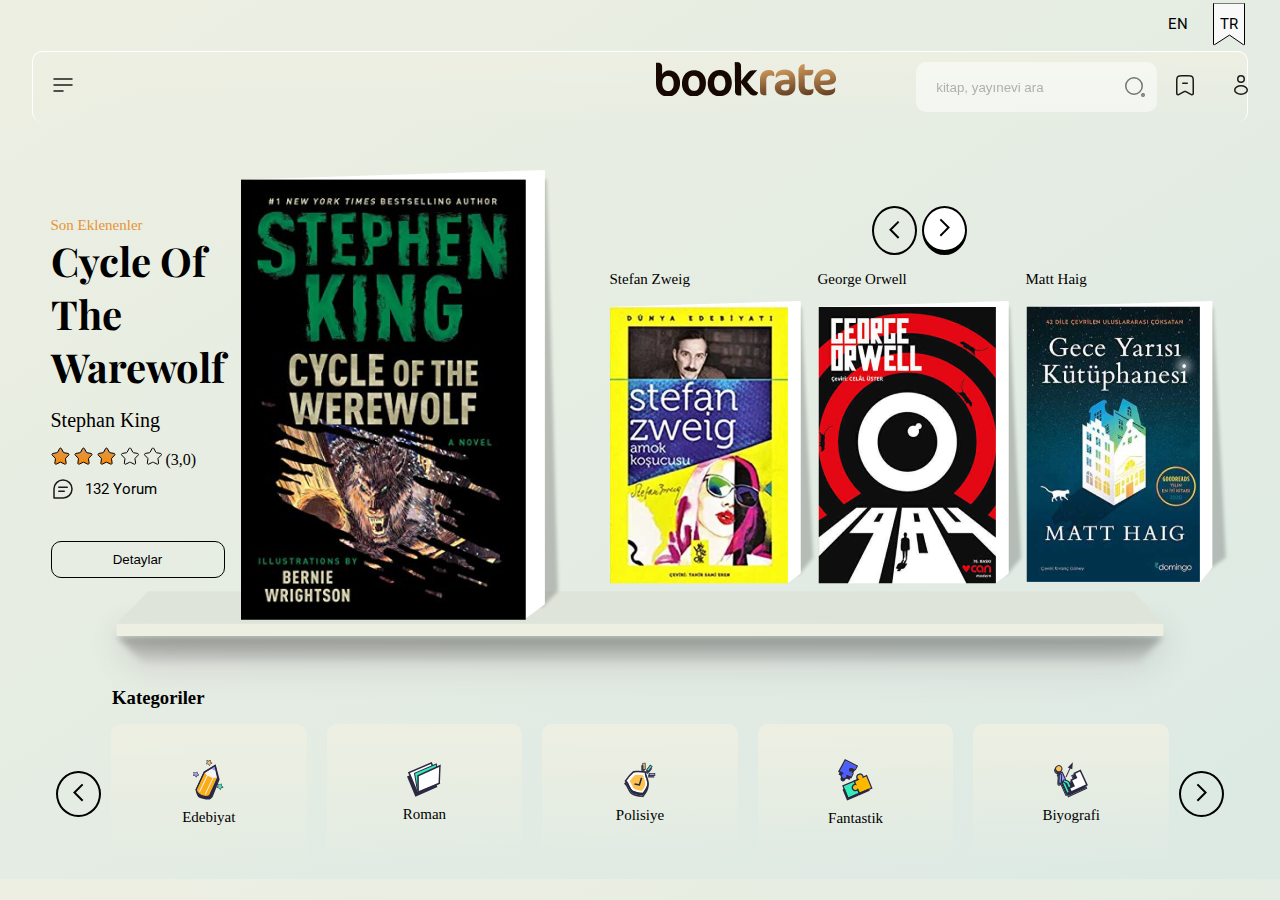
==== commit 5e61e968: "refactor:add to lanugae" ====
--- a/index.html
+++ b/index.html
@@ -6,36 +6,22 @@
     <meta name="viewport" content="width=device-width, initial-scale=1.0" />
     <link rel="stylesheet" href="/css/style.css" />
     <link rel="shortcut icon" href="./İmages/Logo.png" type="image/x-icon" />
+
     <title>Bookrate</title>
   </head>
   <body>
     <!-- Language -->
 
     <div id="desktop-container" class="container">
-      <div class="Language">
-        <svg
-          width="59"
-          height="43"
-          viewBox="0 0 59 43"
-          fill="none"
-          xmlns="http://www.w3.org/2000/svg"
-        >
-          <path
-            d="M28 0.5C27.7239 0.5 27.5 0.723858 27.5 1V42C27.5 42.1831 27.6001 42.3516 27.7609 42.4391C27.9217 42.5267 28.1175 42.5193 28.2713 42.42L43.4907 32.5896L57.7159 42.4115C57.8689 42.5171 58.0678 42.5291 58.2323 42.4427C58.3969 42.3564 58.5 42.1859 58.5 42V1C58.5 0.723858 58.2761 0.5 58 0.5H28Z"
-            fill="#F9F9F9"
-            stroke="black"
-            stroke-linejoin="round"
-          />
-          <path
-            d="M34.27 13.5H41.845V14.82H38.74V24H37.36V14.82H34.27V13.5ZM50.9956 24H49.4506L47.0956 19.98H44.6206V24H43.2256V13.5H47.4256C48.3256 13.5 49.0956 13.82 49.7356 14.46C50.3756 15.09 50.6956 15.855 50.6956 16.755C50.6956 17.435 50.4906 18.055 50.0806 18.615C49.6606 19.185 49.1406 19.58 48.5206 19.8L50.9956 24ZM47.4256 14.805H44.6206V18.72H47.4256C47.9456 18.72 48.3856 18.53 48.7456 18.15C49.1156 17.77 49.3006 17.305 49.3006 16.755C49.3006 16.205 49.1156 15.745 48.7456 15.375C48.3856 14.995 47.9456 14.805 47.4256 14.805Z"
-            fill="black"
-          />
-          <path
-            opacity="0.5"
-            d="M2.52 19.35V22.68H7.395V24H1.125V13.5H7.32V14.82H2.52V18.045H6.945V19.35H2.52ZM15.6041 21.33V13.5H16.9991V24H15.8741L10.4741 16.155V24H9.0791V13.5H10.2041L15.6041 21.33Z"
-            fill="black"
-          />
-        </svg>
+      <div class="languages">
+        <button class="language">
+          <p class="language-text">EN</p>
+          <img src="İmages/language.svg" alt="" />
+        </button>
+        <button class="language active">
+          <p class="language-text">TR</p>
+          <img src="İmages/language.svg" alt="" />
+        </button>
       </div>
       <div class="row">
         <div class="Navbar">
--- a/css/style.css
+++ b/css/style.css
@@ -38,6 +38,10 @@
   height: 100%;
 }
 
+a {
+  text-decoration: none !important;
+}
+
 .container {
   margin: 0 2rem;
   display: flex;
@@ -51,16 +55,31 @@
   justify-content: center;
 }
 
-.Language {
-  display: flex;
-  width: 100%;
+.languages {
+  display: flex;
   justify-content: end;
-}
-
-.Language svg {
-  margin-top: 2px;
-  cursor: pointer;
-}
+  gap: 12px;
+  margin-top: 15px;
+}
+
+.language {
+  position: relative;
+  isolation: isolate;
+}
+
+.language img {
+  visibility: hidden;
+  position: absolute;
+  top: 50%;
+  left: 50%;
+  transform: translate(-50%, -50%);
+  z-index: -1;
+}
+
+.language.active img {
+  visibility: visible;
+}
+
 
 button {
   cursor: pointer;
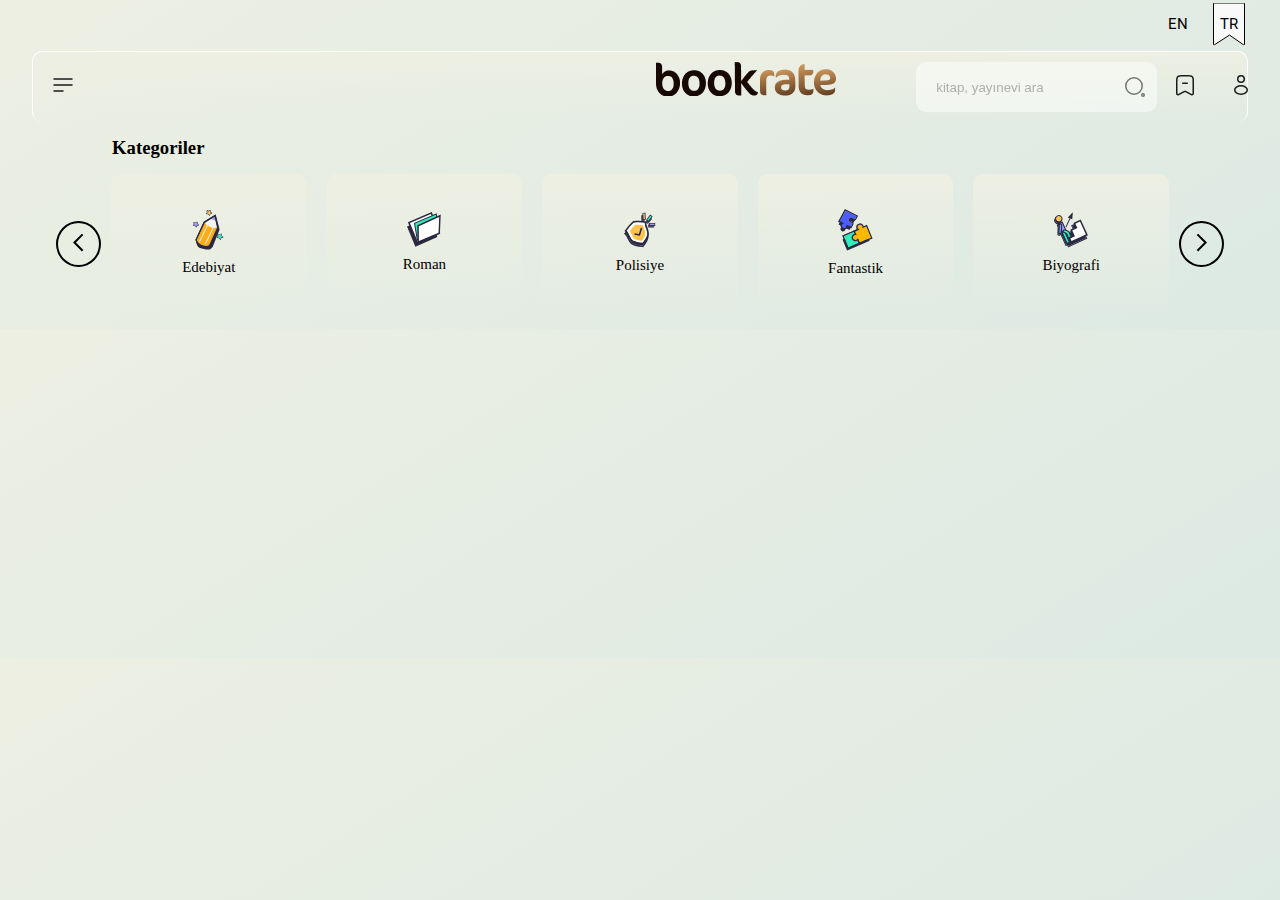
==== commit d42e45bd: "refactor:revize" ====
--- a/index.html
+++ b/index.html
@@ -443,300 +443,6 @@
       </div>
 
       <!-- Slider -->
-      <div class="Slider">
-        <div class="Slider-right">
-          <div class="Slider-right-col">
-            <h5>Son Eklenenler</h5>
-            <h4>
-              cycle of the <br />
-              warewolf
-            </h4>
-            <span class="author">stephan king</span>
-            <span class="stars">
-              <svg
-                width="19"
-                height="18"
-                viewBox="0 0 19 18"
-                fill="none"
-                xmlns="http://www.w3.org/2000/svg"
-              >
-                <path
-                  d="M8.60077 1.53093C8.97677 0.823022 9.99117 0.823022 10.3672 1.53093L12.3232 5.21378C12.4677 5.48593 12.7297 5.67623 13.0332 5.7296L17.1402 6.45184C17.9297 6.59066 18.2431 7.55537 17.686 8.1317L14.7879 11.1301C14.5737 11.3516 14.4737 11.6596 14.5167 11.9647L15.099 16.0939C15.2109 16.8876 14.3902 17.4838 13.67 17.1321L9.92277 15.3024C9.64587 15.1671 9.32207 15.1671 9.04517 15.3024L5.298 17.1321C4.57772 17.4838 3.75709 16.8876 3.86901 16.0939L4.45127 11.9647C4.4943 11.6596 4.39425 11.3516 4.18009 11.1301L1.28194 8.1317C0.724863 7.55537 1.03832 6.59066 1.82777 6.45184L5.93481 5.7296C6.2383 5.67623 6.50024 5.48592 6.64478 5.21378L8.60077 1.53093Z"
-                  fill="url(#paint0_linear_45_5996)"
-                  stroke="black"
-                />
-                <defs>
-                  <linearGradient
-                    id="paint0_linear_45_5996"
-                    x1="9.48397"
-                    y1="1"
-                    x2="9.48397"
-                    y2="17.2354"
-                    gradientUnits="userSpaceOnUse"
-                  >
-                    <stop stop-color="#D19B5D" />
-                    <stop offset="1" stop-color="#FF8800" />
-                  </linearGradient>
-                </defs>
-              </svg>
-              <svg
-                width="19"
-                height="18"
-                viewBox="0 0 19 18"
-                fill="none"
-                xmlns="http://www.w3.org/2000/svg"
-              >
-                <path
-                  d="M8.60077 1.53093C8.97677 0.823022 9.99117 0.823022 10.3672 1.53093L12.3232 5.21378C12.4677 5.48593 12.7297 5.67623 13.0332 5.7296L17.1402 6.45184C17.9297 6.59066 18.2431 7.55537 17.686 8.1317L14.7879 11.1301C14.5737 11.3516 14.4737 11.6596 14.5167 11.9647L15.099 16.0939C15.2109 16.8876 14.3902 17.4838 13.67 17.1321L9.92277 15.3024C9.64587 15.1671 9.32207 15.1671 9.04517 15.3024L5.298 17.1321C4.57772 17.4838 3.75709 16.8876 3.86901 16.0939L4.45127 11.9647C4.4943 11.6596 4.39425 11.3516 4.18009 11.1301L1.28194 8.1317C0.724863 7.55537 1.03832 6.59066 1.82777 6.45184L5.93481 5.7296C6.2383 5.67623 6.50024 5.48592 6.64478 5.21378L8.60077 1.53093Z"
-                  fill="url(#paint0_linear_45_5996)"
-                  stroke="black"
-                />
-                <defs>
-                  <linearGradient
-                    id="paint0_linear_45_5996"
-                    x1="9.48397"
-                    y1="1"
-                    x2="9.48397"
-                    y2="17.2354"
-                    gradientUnits="userSpaceOnUse"
-                  >
-                    <stop stop-color="#D19B5D" />
-                    <stop offset="1" stop-color="#FF8800" />
-                  </linearGradient>
-                </defs>
-              </svg>
-              <svg
-                width="19"
-                height="18"
-                viewBox="0 0 19 18"
-                fill="none"
-                xmlns="http://www.w3.org/2000/svg"
-              >
-                <path
-                  d="M8.60077 1.53093C8.97677 0.823022 9.99117 0.823022 10.3672 1.53093L12.3232 5.21378C12.4677 5.48593 12.7297 5.67623 13.0332 5.7296L17.1402 6.45184C17.9297 6.59066 18.2431 7.55537 17.686 8.1317L14.7879 11.1301C14.5737 11.3516 14.4737 11.6596 14.5167 11.9647L15.099 16.0939C15.2109 16.8876 14.3902 17.4838 13.67 17.1321L9.92277 15.3024C9.64587 15.1671 9.32207 15.1671 9.04517 15.3024L5.298 17.1321C4.57772 17.4838 3.75709 16.8876 3.86901 16.0939L4.45127 11.9647C4.4943 11.6596 4.39425 11.3516 4.18009 11.1301L1.28194 8.1317C0.724863 7.55537 1.03832 6.59066 1.82777 6.45184L5.93481 5.7296C6.2383 5.67623 6.50024 5.48592 6.64478 5.21378L8.60077 1.53093Z"
-                  fill="url(#paint0_linear_45_5996)"
-                  stroke="black"
-                />
-                <defs>
-                  <linearGradient
-                    id="paint0_linear_45_5996"
-                    x1="9.48397"
-                    y1="1"
-                    x2="9.48397"
-                    y2="17.2354"
-                    gradientUnits="userSpaceOnUse"
-                  >
-                    <stop stop-color="#D19B5D" />
-                    <stop offset="1" stop-color="#FF8800" />
-                  </linearGradient>
-                </defs>
-              </svg>
-              <svg
-                width="19"
-                height="18"
-                viewBox="0 0 19 18"
-                fill="none"
-                xmlns="http://www.w3.org/2000/svg"
-              >
-                <path
-                  d="M9.08466 1.53093C9.46066 0.823022 10.4751 0.823022 10.8511 1.53093L12.8071 5.21378C12.9516 5.48593 13.2136 5.67623 13.5171 5.7296L17.6241 6.45184C18.4136 6.59066 18.727 7.55537 18.1699 8.1317L15.2718 11.1301C15.0576 11.3516 14.9576 11.6596 15.0006 11.9647L15.5829 16.0939C15.6948 16.8876 14.8741 17.4838 14.1539 17.1321L10.4067 15.3024C10.1298 15.1671 9.80596 15.1671 9.52906 15.3024L5.78189 17.1321C5.06161 17.4838 4.24098 16.8876 4.3529 16.0939L4.93516 11.9647C4.97819 11.6596 4.87814 11.3516 4.66398 11.1301L1.76583 8.1317C1.20875 7.55537 1.52221 6.59066 2.31166 6.45184L6.4187 5.7296C6.72219 5.67623 6.98413 5.48592 7.12867 5.21378L9.08466 1.53093Z"
-                  stroke="black"
-                />
-              </svg>
-              <svg
-                width="19"
-                height="18"
-                viewBox="0 0 19 18"
-                fill="none"
-                xmlns="http://www.w3.org/2000/svg"
-              >
-                <path
-                  d="M9.08466 1.53093C9.46066 0.823022 10.4751 0.823022 10.8511 1.53093L12.8071 5.21378C12.9516 5.48593 13.2136 5.67623 13.5171 5.7296L17.6241 6.45184C18.4136 6.59066 18.727 7.55537 18.1699 8.1317L15.2718 11.1301C15.0576 11.3516 14.9576 11.6596 15.0006 11.9647L15.5829 16.0939C15.6948 16.8876 14.8741 17.4838 14.1539 17.1321L10.4067 15.3024C10.1298 15.1671 9.80596 15.1671 9.52906 15.3024L5.78189 17.1321C5.06161 17.4838 4.24098 16.8876 4.3529 16.0939L4.93516 11.9647C4.97819 11.6596 4.87814 11.3516 4.66398 11.1301L1.76583 8.1317C1.20875 7.55537 1.52221 6.59066 2.31166 6.45184L6.4187 5.7296C6.72219 5.67623 6.98413 5.48592 7.12867 5.21378L9.08466 1.53093Z"
-                  stroke="black"
-                />
-              </svg>
-              (3,0)
-            </span>
-            <span class="Slider-right-comment">
-              <svg
-                width="24"
-                height="24"
-                viewBox="0 0 24 24"
-                fill="none"
-                xmlns="http://www.w3.org/2000/svg"
-              >
-                <path
-                  d="M3 12C3 7.02944 7.02944 3 12 3C16.9706 3 21 7.02944 21 12C21 16.9706 16.9706 21 12 21H3V12Z"
-                  stroke="#1B1B1B"
-                  stroke-width="1.5"
-                  stroke-linejoin="round"
-                />
-                <path
-                  d="M7.75 14.25H13.25"
-                  stroke="#1B1B1B"
-                  stroke-width="1.5"
-                  stroke-linecap="round"
-                />
-                <path
-                  d="M7.75 10.25H16.25"
-                  stroke="#1B1B1B"
-                  stroke-width="1.5"
-                  stroke-linecap="round"
-                />
-              </svg>
-              <p>132 Yorum</p>
-            </span>
-            <button>Detaylar</button>
-          </div>
-          <div class="Slider-right-img">
-            <img src="./İmages/SlideActive.png" alt="" />
-          </div>
-        </div>
-        <div class="Slider-left">
-          <div class="Slider-left-btns">
-            <button>
-              <svg
-                width="11"
-                height="19"
-                viewBox="0 0 11 19"
-                fill="none"
-                xmlns="http://www.w3.org/2000/svg"
-              >
-                <path
-                  d="M9.64424 1.58875L1.46924 9.76375L9.64424 17.9387"
-                  stroke="black"
-                  stroke-width="2"
-                />
-              </svg>
-            </button>
-            <button>
-              <svg
-                width="11"
-                height="19"
-                viewBox="0 0 11 19"
-                fill="none"
-                xmlns="http://www.w3.org/2000/svg"
-              >
-                <path
-                  d="M1.35576 1.34998L9.53076 9.52498C6.33823 12.7175 4.5483 14.5074 1.35576 17.7"
-                  stroke="black"
-                  stroke-width="2"
-                />
-              </svg>
-            </button>
-          </div>
-          <div class="Slider-left-books">
-            <div class="book-wrapper">
-              <h4>stefan zweig</h4>
-              <img src="./İmages/One.png" alt="" />
-            </div>
-            <div class="book-wrapper">
-              <h4>george orwell</h4>
-              <img src="./İmages/Two.png" alt="" />
-            </div>
-            <div class="book-wrapper">
-              <h4>matt haig</h4>
-              <img src="./İmages/Theree.png" alt="" />
-            </div>
-          </div>
-        </div>
-        <svg
-          class="BottomSlideImg"
-          width="1840"
-          height="188"
-          viewBox="0 0 1840 188"
-          fill="none"
-          xmlns="http://www.w3.org/2000/svg"
-        >
-          <g opacity="0.3" filter="url(#filter0_f_67_380)">
-            <path
-              d="M60 74.2811H1780L1731 127.781H112L60 74.2811Z"
-              fill="url(#paint0_linear_67_380)"
-            />
-          </g>
-          <g
-            style="mix-blend-mode: multiply"
-            opacity="0.3"
-            filter="url(#filter1_f_67_380)"
-          >
-            <path
-              d="M60 74.2811H1780L1731 127.781H112L60 74.2811Z"
-              fill="url(#paint1_linear_67_380)"
-            />
-          </g>
-          <path
-            d="M60 54.2811H1780L1731 0.781128H112L60 54.2811Z"
-            fill="#DFE4DB"
-          />
-          <rect x="60" y="54.2811" width="1720" height="20" fill="#EDEFE2" />
-          <defs>
-            <filter
-              id="filter0_f_67_380"
-              x="0"
-              y="14.2811"
-              width="1840"
-              height="173.5"
-              filterUnits="userSpaceOnUse"
-              color-interpolation-filters="sRGB"
-            >
-              <feFlood flood-opacity="0" result="BackgroundImageFix" />
-              <feBlend
-                mode="normal"
-                in="SourceGraphic"
-                in2="BackgroundImageFix"
-                result="shape"
-              />
-              <feGaussianBlur
-                stdDeviation="30"
-                result="effect1_foregroundBlur_67_380"
-              />
-            </filter>
-            <filter
-              id="filter1_f_67_380"
-              x="50"
-              y="64.2811"
-              width="1740"
-              height="73.5"
-              filterUnits="userSpaceOnUse"
-              color-interpolation-filters="sRGB"
-            >
-              <feFlood flood-opacity="0" result="BackgroundImageFix" />
-              <feBlend
-                mode="normal"
-                in="SourceGraphic"
-                in2="BackgroundImageFix"
-                result="shape"
-              />
-              <feGaussianBlur
-                stdDeviation="5"
-                result="effect1_foregroundBlur_67_380"
-              />
-            </filter>
-            <linearGradient
-              id="paint0_linear_67_380"
-              x1="920"
-              y1="74.2811"
-              x2="920"
-              y2="127.781"
-              gradientUnits="userSpaceOnUse"
-            >
-              <stop />
-              <stop offset="1" stop-color="#F9F3EE" />
-            </linearGradient>
-            <linearGradient
-              id="paint1_linear_67_380"
-              x1="920"
-              y1="74.2811"
-              x2="920"
-              y2="127.781"
-              gradientUnits="userSpaceOnUse"
-            >
-              <stop />
-              <stop offset="1" stop-color="white" />
-            </linearGradient>
-          </defs>
-        </svg>
-      </div>
 
       <!-- Slider son -->
 
@@ -1355,261 +1061,6 @@
           </ul>
         </div>
       </div>
-      <!-- Slider -->
-      <div class="MobileSlider">
-        <h3>cycle of the warewolf</h3>
-        <svg
-          width="309"
-          height="422"
-          viewBox="0 0 309 422"
-          fill="none"
-          xmlns="http://www.w3.org/2000/svg"
-          xmlns:xlink="http://www.w3.org/1999/xlink"
-        >
-          <rect
-            x="26.5"
-            y="8.5"
-            width="255.279"
-            height="364.489"
-            rx="9.5"
-            fill="url(#paint0_linear_73_10651)"
-            stroke="url(#paint1_linear_73_10651)"
-          />
-          <g filter="url(#filter0_d_73_10651)">
-            <rect
-              x="50.7547"
-              y="30.57"
-              width="207.281"
-              height="320.502"
-              fill="url(#pattern0)"
-              shape-rendering="crispEdges"
-            />
-          </g>
-          <defs>
-            <filter
-              id="filter0_d_73_10651"
-              x="0.7547"
-              y="0.570015"
-              width="307.281"
-              height="420.502"
-              filterUnits="userSpaceOnUse"
-              color-interpolation-filters="sRGB"
-            >
-              <feFlood flood-opacity="0" result="BackgroundImageFix" />
-              <feColorMatrix
-                in="SourceAlpha"
-                type="matrix"
-                values="0 0 0 0 0 0 0 0 0 0 0 0 0 0 0 0 0 0 127 0"
-                result="hardAlpha"
-              />
-              <feOffset dy="20" />
-              <feGaussianBlur stdDeviation="25" />
-              <feComposite in2="hardAlpha" operator="out" />
-              <feColorMatrix
-                type="matrix"
-                values="0 0 0 0 0 0 0 0 0 0 0 0 0 0 0 0 0 0 0.25 0"
-              />
-              <feBlend
-                mode="normal"
-                in2="BackgroundImageFix"
-                result="effect1_dropShadow_73_10651"
-              />
-              <feBlend
-                mode="normal"
-                in="SourceGraphic"
-                in2="effect1_dropShadow_73_10651"
-                result="shape"
-              />
-            </filter>
-            <pattern
-              id="pattern0"
-              patternContentUnits="objectBoundingBox"
-              width="1"
-              height="1"
-            >
-              <use
-                xlink:href="#image0_73_10651"
-                transform="matrix(0.00309244 0 0 0.002 -0.0148908 0)"
-              />
-            </pattern>
-            <linearGradient
-              id="paint0_linear_73_10651"
-              x1="154.139"
-              y1="8"
-              x2="154.139"
-              y2="373.489"
-              gradientUnits="userSpaceOnUse"
-            >
-              <stop stop-color="#EDEFE2" />
-              <stop offset="1" stop-color="white" stop-opacity="0" />
-            </linearGradient>
-            <linearGradient
-              id="paint1_linear_73_10651"
-              x1="154.139"
-              y1="8"
-              x2="154.139"
-              y2="373.489"
-              gradientUnits="userSpaceOnUse"
-            >
-              <stop stop-color="white" />
-              <stop offset="1" stop-color="white" stop-opacity="0" />
-            </linearGradient>
-            <image
-              id="image0_73_10651"
-              width="333"
-              height="500"
-              xlink:href="[data-uri]"
-            />
-          </defs>
-        </svg>
-
-        <h4>Stephen King</h4>
-        <div class="Mobile-hesabım-book-desc">
-          <h3>aşkın mavi tonu</h3>
-          <div class="hesabım-stars">
-            <svg
-              width="19"
-              height="18"
-              viewBox="0 0 19 18"
-              fill="none"
-              xmlns="http://www.w3.org/2000/svg"
-            >
-              <path
-                d="M8.60077 1.53093C8.97677 0.823022 9.99117 0.823022 10.3672 1.53093L12.3232 5.21378C12.4677 5.48593 12.7297 5.67623 13.0332 5.7296L17.1402 6.45184C17.9297 6.59066 18.2431 7.55537 17.686 8.1317L14.7879 11.1301C14.5737 11.3516 14.4737 11.6596 14.5167 11.9647L15.099 16.0939C15.2109 16.8876 14.3902 17.4838 13.67 17.1321L9.92277 15.3024C9.64587 15.1671 9.32207 15.1671 9.04517 15.3024L5.298 17.1321C4.57772 17.4838 3.75709 16.8876 3.86901 16.0939L4.45127 11.9647C4.4943 11.6596 4.39425 11.3516 4.18009 11.1301L1.28194 8.1317C0.724863 7.55537 1.03832 6.59066 1.82777 6.45184L5.93481 5.7296C6.2383 5.67623 6.50024 5.48592 6.64478 5.21378L8.60077 1.53093Z"
-                fill="url(#paint0_linear_73_7642)"
-                stroke="black"
-              />
-              <defs>
-                <linearGradient
-                  id="paint0_linear_73_7642"
-                  x1="9.48397"
-                  y1="1"
-                  x2="9.48397"
-                  y2="17.2354"
-                  gradientUnits="userSpaceOnUse"
-                >
-                  <stop stop-color="#D19B5D" />
-                  <stop offset="1" stop-color="#FF8800" />
-                </linearGradient>
-              </defs>
-            </svg>
-
-            <svg
-              width="19"
-              height="18"
-              viewBox="0 0 19 18"
-              fill="none"
-              xmlns="http://www.w3.org/2000/svg"
-            >
-              <path
-                d="M8.60077 1.53093C8.97677 0.823022 9.99117 0.823022 10.3672 1.53093L12.3232 5.21378C12.4677 5.48593 12.7297 5.67623 13.0332 5.7296L17.1402 6.45184C17.9297 6.59066 18.2431 7.55537 17.686 8.1317L14.7879 11.1301C14.5737 11.3516 14.4737 11.6596 14.5167 11.9647L15.099 16.0939C15.2109 16.8876 14.3902 17.4838 13.67 17.1321L9.92277 15.3024C9.64587 15.1671 9.32207 15.1671 9.04517 15.3024L5.298 17.1321C4.57772 17.4838 3.75709 16.8876 3.86901 16.0939L4.45127 11.9647C4.4943 11.6596 4.39425 11.3516 4.18009 11.1301L1.28194 8.1317C0.724863 7.55537 1.03832 6.59066 1.82777 6.45184L5.93481 5.7296C6.2383 5.67623 6.50024 5.48592 6.64478 5.21378L8.60077 1.53093Z"
-                fill="url(#paint0_linear_73_7642)"
-                stroke="black"
-              />
-              <defs>
-                <linearGradient
-                  id="paint0_linear_73_7642"
-                  x1="9.48397"
-                  y1="1"
-                  x2="9.48397"
-                  y2="17.2354"
-                  gradientUnits="userSpaceOnUse"
-                >
-                  <stop stop-color="#D19B5D" />
-                  <stop offset="1" stop-color="#FF8800" />
-                </linearGradient>
-              </defs>
-            </svg>
-            <svg
-              width="19"
-              height="18"
-              viewBox="0 0 19 18"
-              fill="none"
-              xmlns="http://www.w3.org/2000/svg"
-            >
-              <path
-                d="M9.08515 1.53093C9.46115 0.823022 10.4755 0.823022 10.8515 1.53093L12.8075 5.21378C12.952 5.48593 13.214 5.67623 13.5175 5.7296L17.6245 6.45184C18.414 6.59066 18.7274 7.55537 18.1703 8.1317L15.2722 11.1301C15.058 11.3516 14.958 11.6596 15.001 11.9647L15.5833 16.0939C15.6952 16.8876 14.8745 17.4838 14.1543 17.1321L10.4071 15.3024C10.1302 15.1671 9.80645 15.1671 9.52955 15.3024L5.78238 17.1321C5.0621 17.4838 4.24147 16.8876 4.35339 16.0939L4.93565 11.9647C4.97868 11.6596 4.87863 11.3516 4.66447 11.1301L1.76632 8.1317C1.20924 7.55537 1.5227 6.59066 2.31215 6.45184L6.41919 5.7296C6.72268 5.67623 6.98462 5.48592 7.12916 5.21378L9.08515 1.53093Z"
-                stroke="black"
-              />
-            </svg>
-            <svg
-              width="19"
-              height="18"
-              viewBox="0 0 19 18"
-              fill="none"
-              xmlns="http://www.w3.org/2000/svg"
-            >
-              <path
-                d="M9.08515 1.53093C9.46115 0.823022 10.4755 0.823022 10.8515 1.53093L12.8075 5.21378C12.952 5.48593 13.214 5.67623 13.5175 5.7296L17.6245 6.45184C18.414 6.59066 18.7274 7.55537 18.1703 8.1317L15.2722 11.1301C15.058 11.3516 14.958 11.6596 15.001 11.9647L15.5833 16.0939C15.6952 16.8876 14.8745 17.4838 14.1543 17.1321L10.4071 15.3024C10.1302 15.1671 9.80645 15.1671 9.52955 15.3024L5.78238 17.1321C5.0621 17.4838 4.24147 16.8876 4.35339 16.0939L4.93565 11.9647C4.97868 11.6596 4.87863 11.3516 4.66447 11.1301L1.76632 8.1317C1.20924 7.55537 1.5227 6.59066 2.31215 6.45184L6.41919 5.7296C6.72268 5.67623 6.98462 5.48592 7.12916 5.21378L9.08515 1.53093Z"
-                stroke="black"
-              />
-            </svg>
-            <svg
-              width="19"
-              height="18"
-              viewBox="0 0 19 18"
-              fill="none"
-              xmlns="http://www.w3.org/2000/svg"
-            >
-              <path
-                d="M9.08515 1.53093C9.46115 0.823022 10.4755 0.823022 10.8515 1.53093L12.8075 5.21378C12.952 5.48593 13.214 5.67623 13.5175 5.7296L17.6245 6.45184C18.414 6.59066 18.7274 7.55537 18.1703 8.1317L15.2722 11.1301C15.058 11.3516 14.958 11.6596 15.001 11.9647L15.5833 16.0939C15.6952 16.8876 14.8745 17.4838 14.1543 17.1321L10.4071 15.3024C10.1302 15.1671 9.80645 15.1671 9.52955 15.3024L5.78238 17.1321C5.0621 17.4838 4.24147 16.8876 4.35339 16.0939L4.93565 11.9647C4.97868 11.6596 4.87863 11.3516 4.66447 11.1301L1.76632 8.1317C1.20924 7.55537 1.5227 6.59066 2.31215 6.45184L6.41919 5.7296C6.72268 5.67623 6.98462 5.48592 7.12916 5.21378L9.08515 1.53093Z"
-                stroke="black"
-              />
-            </svg>
-
-            <span>(2.0)</span>
-          </div>
-          <div class="hesabım-comment">
-            <svg
-              width="24"
-              height="24"
-              viewBox="0 0 24 24"
-              fill="none"
-              xmlns="http://www.w3.org/2000/svg"
-            >
-              <path
-                d="M3 12C3 7.02944 7.02944 3 12 3C16.9706 3 21 7.02944 21 12C21 16.9706 16.9706 21 12 21H3V12Z"
-                stroke="#1B1B1B"
-                stroke-width="1.5"
-                stroke-linejoin="round"
-              />
-              <path
-                d="M7.75 14.25H13.25"
-                stroke="#1B1B1B"
-                stroke-width="1.5"
-                stroke-linecap="round"
-              />
-              <path
-                d="M7.75 10.25H16.25"
-                stroke="#1B1B1B"
-                stroke-width="1.5"
-                stroke-linecap="round"
-              />
-            </svg>
-            <span>132 yorum</span>
-          </div>
-          <button class="hesabım-incele">İncele</button>
-          <div class="Mobilescrool">
-            <span>SCROOL</span>
-            <svg
-              width="24"
-              height="24"
-              viewBox="0 0 24 24"
-              fill="none"
-              xmlns="http://www.w3.org/2000/svg"
-            >
-              <path
-                d="M4 9.5L11.5 17L19 9.5"
-                stroke="#1B1B1B"
-                stroke-width="1.5"
-                stroke-linecap="round"
-                stroke-linejoin="round"
-              />
-            </svg>
-          </div>
-        </div>
-      </div>
-      <!-- Slider son -->
 
       <!-- kategoriler -->
       <div class="Mobile-kategoriler">
--- a/css/style.css
+++ b/css/style.css
@@ -998,7 +998,7 @@
 }
 
 .öneri-left {
-  padding: 2rem 0;
+  padding: 2rem;
 }
 
 .öneri-wrapper svg {
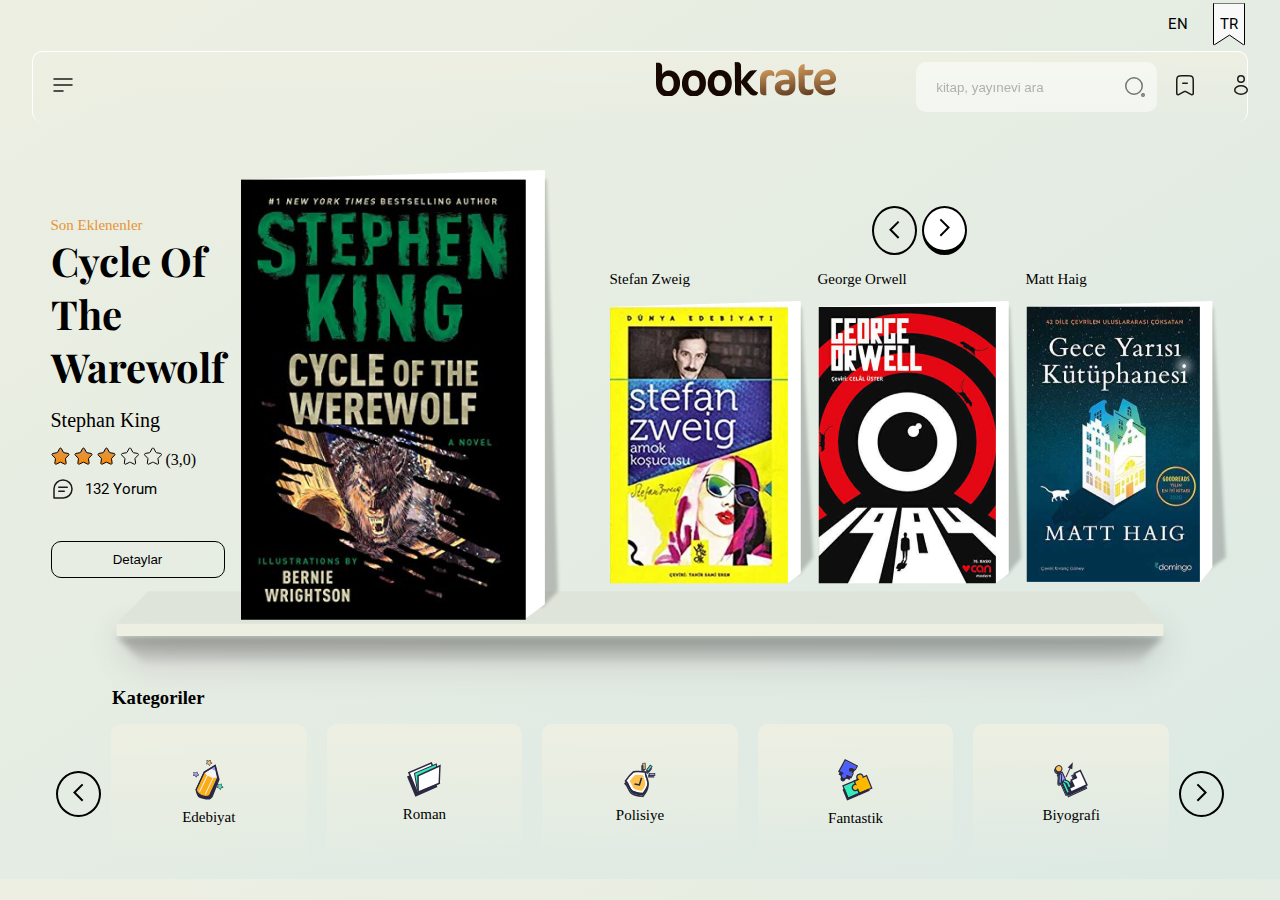
==== commit c612dbaf: "refactor:resimlerdki-ayarlar" ====
--- a/index.html
+++ b/index.html
@@ -57,7 +57,7 @@
             <div class="menu__inner">
               <ul class="menu__inner__list">
                 <li class="menu__inner_list_item">
-                  <a href="">Hakkımızda</a>
+                  <a href="./hakkımızda.html">Hakkımızda</a>
                 </li>
                 <li class="menu__inner_list_item">
                   <a href="">Sıkça sorulan sorular</a>
@@ -443,7 +443,300 @@
       </div>
 
       <!-- Slider -->
-
+      <div class="Slider">
+        <div class="Slider-right">
+          <div class="Slider-right-col">
+            <h5>Son Eklenenler</h5>
+            <h4>
+              cycle of the <br />
+              warewolf
+            </h4>
+            <span class="author">stephan king</span>
+            <span class="stars">
+              <svg
+                width="19"
+                height="18"
+                viewBox="0 0 19 18"
+                fill="none"
+                xmlns="http://www.w3.org/2000/svg"
+              >
+                <path
+                  d="M8.60077 1.53093C8.97677 0.823022 9.99117 0.823022 10.3672 1.53093L12.3232 5.21378C12.4677 5.48593 12.7297 5.67623 13.0332 5.7296L17.1402 6.45184C17.9297 6.59066 18.2431 7.55537 17.686 8.1317L14.7879 11.1301C14.5737 11.3516 14.4737 11.6596 14.5167 11.9647L15.099 16.0939C15.2109 16.8876 14.3902 17.4838 13.67 17.1321L9.92277 15.3024C9.64587 15.1671 9.32207 15.1671 9.04517 15.3024L5.298 17.1321C4.57772 17.4838 3.75709 16.8876 3.86901 16.0939L4.45127 11.9647C4.4943 11.6596 4.39425 11.3516 4.18009 11.1301L1.28194 8.1317C0.724863 7.55537 1.03832 6.59066 1.82777 6.45184L5.93481 5.7296C6.2383 5.67623 6.50024 5.48592 6.64478 5.21378L8.60077 1.53093Z"
+                  fill="url(#paint0_linear_45_5996)"
+                  stroke="black"
+                />
+                <defs>
+                  <linearGradient
+                    id="paint0_linear_45_5996"
+                    x1="9.48397"
+                    y1="1"
+                    x2="9.48397"
+                    y2="17.2354"
+                    gradientUnits="userSpaceOnUse"
+                  >
+                    <stop stop-color="#D19B5D" />
+                    <stop offset="1" stop-color="#FF8800" />
+                  </linearGradient>
+                </defs>
+              </svg>
+              <svg
+                width="19"
+                height="18"
+                viewBox="0 0 19 18"
+                fill="none"
+                xmlns="http://www.w3.org/2000/svg"
+              >
+                <path
+                  d="M8.60077 1.53093C8.97677 0.823022 9.99117 0.823022 10.3672 1.53093L12.3232 5.21378C12.4677 5.48593 12.7297 5.67623 13.0332 5.7296L17.1402 6.45184C17.9297 6.59066 18.2431 7.55537 17.686 8.1317L14.7879 11.1301C14.5737 11.3516 14.4737 11.6596 14.5167 11.9647L15.099 16.0939C15.2109 16.8876 14.3902 17.4838 13.67 17.1321L9.92277 15.3024C9.64587 15.1671 9.32207 15.1671 9.04517 15.3024L5.298 17.1321C4.57772 17.4838 3.75709 16.8876 3.86901 16.0939L4.45127 11.9647C4.4943 11.6596 4.39425 11.3516 4.18009 11.1301L1.28194 8.1317C0.724863 7.55537 1.03832 6.59066 1.82777 6.45184L5.93481 5.7296C6.2383 5.67623 6.50024 5.48592 6.64478 5.21378L8.60077 1.53093Z"
+                  fill="url(#paint0_linear_45_5996)"
+                  stroke="black"
+                />
+                <defs>
+                  <linearGradient
+                    id="paint0_linear_45_5996"
+                    x1="9.48397"
+                    y1="1"
+                    x2="9.48397"
+                    y2="17.2354"
+                    gradientUnits="userSpaceOnUse"
+                  >
+                    <stop stop-color="#D19B5D" />
+                    <stop offset="1" stop-color="#FF8800" />
+                  </linearGradient>
+                </defs>
+              </svg>
+              <svg
+                width="19"
+                height="18"
+                viewBox="0 0 19 18"
+                fill="none"
+                xmlns="http://www.w3.org/2000/svg"
+              >
+                <path
+                  d="M8.60077 1.53093C8.97677 0.823022 9.99117 0.823022 10.3672 1.53093L12.3232 5.21378C12.4677 5.48593 12.7297 5.67623 13.0332 5.7296L17.1402 6.45184C17.9297 6.59066 18.2431 7.55537 17.686 8.1317L14.7879 11.1301C14.5737 11.3516 14.4737 11.6596 14.5167 11.9647L15.099 16.0939C15.2109 16.8876 14.3902 17.4838 13.67 17.1321L9.92277 15.3024C9.64587 15.1671 9.32207 15.1671 9.04517 15.3024L5.298 17.1321C4.57772 17.4838 3.75709 16.8876 3.86901 16.0939L4.45127 11.9647C4.4943 11.6596 4.39425 11.3516 4.18009 11.1301L1.28194 8.1317C0.724863 7.55537 1.03832 6.59066 1.82777 6.45184L5.93481 5.7296C6.2383 5.67623 6.50024 5.48592 6.64478 5.21378L8.60077 1.53093Z"
+                  fill="url(#paint0_linear_45_5996)"
+                  stroke="black"
+                />
+                <defs>
+                  <linearGradient
+                    id="paint0_linear_45_5996"
+                    x1="9.48397"
+                    y1="1"
+                    x2="9.48397"
+                    y2="17.2354"
+                    gradientUnits="userSpaceOnUse"
+                  >
+                    <stop stop-color="#D19B5D" />
+                    <stop offset="1" stop-color="#FF8800" />
+                  </linearGradient>
+                </defs>
+              </svg>
+              <svg
+                width="19"
+                height="18"
+                viewBox="0 0 19 18"
+                fill="none"
+                xmlns="http://www.w3.org/2000/svg"
+              >
+                <path
+                  d="M9.08466 1.53093C9.46066 0.823022 10.4751 0.823022 10.8511 1.53093L12.8071 5.21378C12.9516 5.48593 13.2136 5.67623 13.5171 5.7296L17.6241 6.45184C18.4136 6.59066 18.727 7.55537 18.1699 8.1317L15.2718 11.1301C15.0576 11.3516 14.9576 11.6596 15.0006 11.9647L15.5829 16.0939C15.6948 16.8876 14.8741 17.4838 14.1539 17.1321L10.4067 15.3024C10.1298 15.1671 9.80596 15.1671 9.52906 15.3024L5.78189 17.1321C5.06161 17.4838 4.24098 16.8876 4.3529 16.0939L4.93516 11.9647C4.97819 11.6596 4.87814 11.3516 4.66398 11.1301L1.76583 8.1317C1.20875 7.55537 1.52221 6.59066 2.31166 6.45184L6.4187 5.7296C6.72219 5.67623 6.98413 5.48592 7.12867 5.21378L9.08466 1.53093Z"
+                  stroke="black"
+                />
+              </svg>
+              <svg
+                width="19"
+                height="18"
+                viewBox="0 0 19 18"
+                fill="none"
+                xmlns="http://www.w3.org/2000/svg"
+              >
+                <path
+                  d="M9.08466 1.53093C9.46066 0.823022 10.4751 0.823022 10.8511 1.53093L12.8071 5.21378C12.9516 5.48593 13.2136 5.67623 13.5171 5.7296L17.6241 6.45184C18.4136 6.59066 18.727 7.55537 18.1699 8.1317L15.2718 11.1301C15.0576 11.3516 14.9576 11.6596 15.0006 11.9647L15.5829 16.0939C15.6948 16.8876 14.8741 17.4838 14.1539 17.1321L10.4067 15.3024C10.1298 15.1671 9.80596 15.1671 9.52906 15.3024L5.78189 17.1321C5.06161 17.4838 4.24098 16.8876 4.3529 16.0939L4.93516 11.9647C4.97819 11.6596 4.87814 11.3516 4.66398 11.1301L1.76583 8.1317C1.20875 7.55537 1.52221 6.59066 2.31166 6.45184L6.4187 5.7296C6.72219 5.67623 6.98413 5.48592 7.12867 5.21378L9.08466 1.53093Z"
+                  stroke="black"
+                />
+              </svg>
+              (3,0)
+            </span>
+            <span class="Slider-right-comment">
+              <svg
+                width="24"
+                height="24"
+                viewBox="0 0 24 24"
+                fill="none"
+                xmlns="http://www.w3.org/2000/svg"
+              >
+                <path
+                  d="M3 12C3 7.02944 7.02944 3 12 3C16.9706 3 21 7.02944 21 12C21 16.9706 16.9706 21 12 21H3V12Z"
+                  stroke="#1B1B1B"
+                  stroke-width="1.5"
+                  stroke-linejoin="round"
+                />
+                <path
+                  d="M7.75 14.25H13.25"
+                  stroke="#1B1B1B"
+                  stroke-width="1.5"
+                  stroke-linecap="round"
+                />
+                <path
+                  d="M7.75 10.25H16.25"
+                  stroke="#1B1B1B"
+                  stroke-width="1.5"
+                  stroke-linecap="round"
+                />
+              </svg>
+              <p>132 Yorum</p>
+            </span>
+            <button>Detaylar</button>
+          </div>
+          <div class="Slider-right-img">
+            <img src="./İmages/SlideActive.png" alt="" />
+          </div>
+        </div>
+        <div class="Slider-left">
+          <div class="Slider-left-btns">
+            <button>
+              <svg
+                width="11"
+                height="19"
+                viewBox="0 0 11 19"
+                fill="none"
+                xmlns="http://www.w3.org/2000/svg"
+              >
+                <path
+                  d="M9.64424 1.58875L1.46924 9.76375L9.64424 17.9387"
+                  stroke="black"
+                  stroke-width="2"
+                />
+              </svg>
+            </button>
+            <button>
+              <svg
+                width="11"
+                height="19"
+                viewBox="0 0 11 19"
+                fill="none"
+                xmlns="http://www.w3.org/2000/svg"
+              >
+                <path
+                  d="M1.35576 1.34998L9.53076 9.52498C6.33823 12.7175 4.5483 14.5074 1.35576 17.7"
+                  stroke="black"
+                  stroke-width="2"
+                />
+              </svg>
+            </button>
+          </div>
+          <div class="Slider-left-books">
+            <div class="book-wrapper">
+              <h4>stefan zweig</h4>
+              <img src="./İmages/One.png" alt="" />
+            </div>
+            <div class="book-wrapper">
+              <h4>george orwell</h4>
+              <img src="./İmages/Two.png" alt="" />
+            </div>
+            <div class="book-wrapper">
+              <h4>matt haig</h4>
+              <img src="./İmages/Theree.png" alt="" />
+            </div>
+          </div>
+        </div>
+        <svg
+          class="BottomSlideImg"
+          width="1840"
+          height="188"
+          viewBox="0 0 1840 188"
+          fill="none"
+          xmlns="http://www.w3.org/2000/svg"
+        >
+          <g opacity="0.3" filter="url(#filter0_f_67_380)">
+            <path
+              d="M60 74.2811H1780L1731 127.781H112L60 74.2811Z"
+              fill="url(#paint0_linear_67_380)"
+            />
+          </g>
+          <g
+            style="mix-blend-mode: multiply"
+            opacity="0.3"
+            filter="url(#filter1_f_67_380)"
+          >
+            <path
+              d="M60 74.2811H1780L1731 127.781H112L60 74.2811Z"
+              fill="url(#paint1_linear_67_380)"
+            />
+          </g>
+          <path
+            d="M60 54.2811H1780L1731 0.781128H112L60 54.2811Z"
+            fill="#DFE4DB"
+          />
+          <rect x="60" y="54.2811" width="1720" height="20" fill="#EDEFE2" />
+          <defs>
+            <filter
+              id="filter0_f_67_380"
+              x="0"
+              y="14.2811"
+              width="1840"
+              height="173.5"
+              filterUnits="userSpaceOnUse"
+              color-interpolation-filters="sRGB"
+            >
+              <feFlood flood-opacity="0" result="BackgroundImageFix" />
+              <feBlend
+                mode="normal"
+                in="SourceGraphic"
+                in2="BackgroundImageFix"
+                result="shape"
+              />
+              <feGaussianBlur
+                stdDeviation="30"
+                result="effect1_foregroundBlur_67_380"
+              />
+            </filter>
+            <filter
+              id="filter1_f_67_380"
+              x="50"
+              y="64.2811"
+              width="1740"
+              height="73.5"
+              filterUnits="userSpaceOnUse"
+              color-interpolation-filters="sRGB"
+            >
+              <feFlood flood-opacity="0" result="BackgroundImageFix" />
+              <feBlend
+                mode="normal"
+                in="SourceGraphic"
+                in2="BackgroundImageFix"
+                result="shape"
+              />
+              <feGaussianBlur
+                stdDeviation="5"
+                result="effect1_foregroundBlur_67_380"
+              />
+            </filter>
+            <linearGradient
+              id="paint0_linear_67_380"
+              x1="920"
+              y1="74.2811"
+              x2="920"
+              y2="127.781"
+              gradientUnits="userSpaceOnUse"
+            >
+              <stop />
+              <stop offset="1" stop-color="#F9F3EE" />
+            </linearGradient>
+            <linearGradient
+              id="paint1_linear_67_380"
+              x1="920"
+              y1="74.2811"
+              x2="920"
+              y2="127.781"
+              gradientUnits="userSpaceOnUse"
+            >
+              <stop />
+              <stop offset="1" stop-color="white" />
+            </linearGradient>
+          </defs>
+        </svg>
+      </div>
       <!-- Slider son -->
 
       <!-- kategoriler -->
--- a/css/style.css
+++ b/css/style.css
@@ -731,6 +731,7 @@
   justify-content: center;
   align-items: center;
   margin: 2rem 0;
+  width: 100%;
 }
 
 .iletişim-form h3 {
@@ -748,11 +749,13 @@
 
 .iletişim-form-wrapper {
   display: flex;
+  width: 1000px;
 }
 
 .iletişim-input-form {
   display: flex;
   flex-direction: column;
+  width: 100%;
 }
 
 .iletişim-input-form:nth-child(2) {
@@ -1067,6 +1070,13 @@
 }
 
 /* List */
+.book-list {
+  display: flex;
+  justify-content: center;
+  align-items: center;
+  width: 100%;
+}
+
 .book-list-wrapper {
   display: grid;
   grid-template-columns: repeat(5, 240px);
